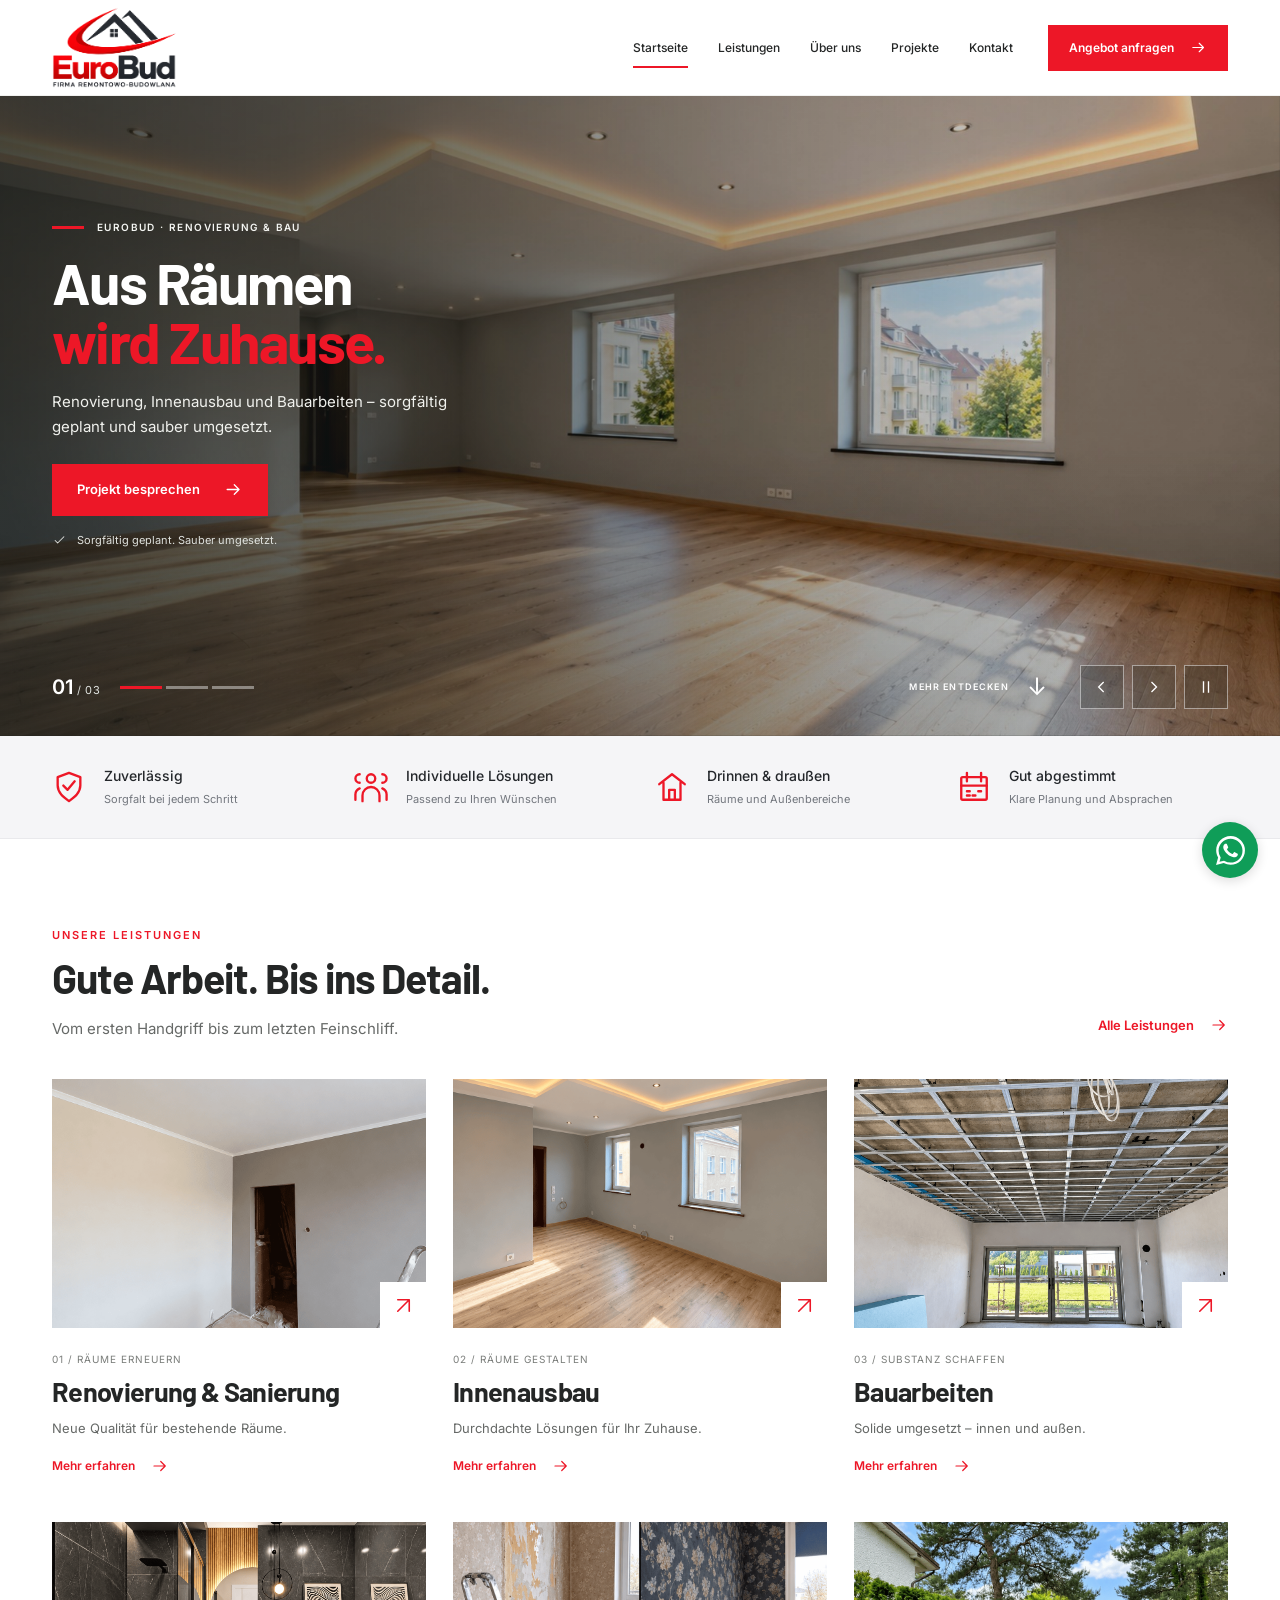
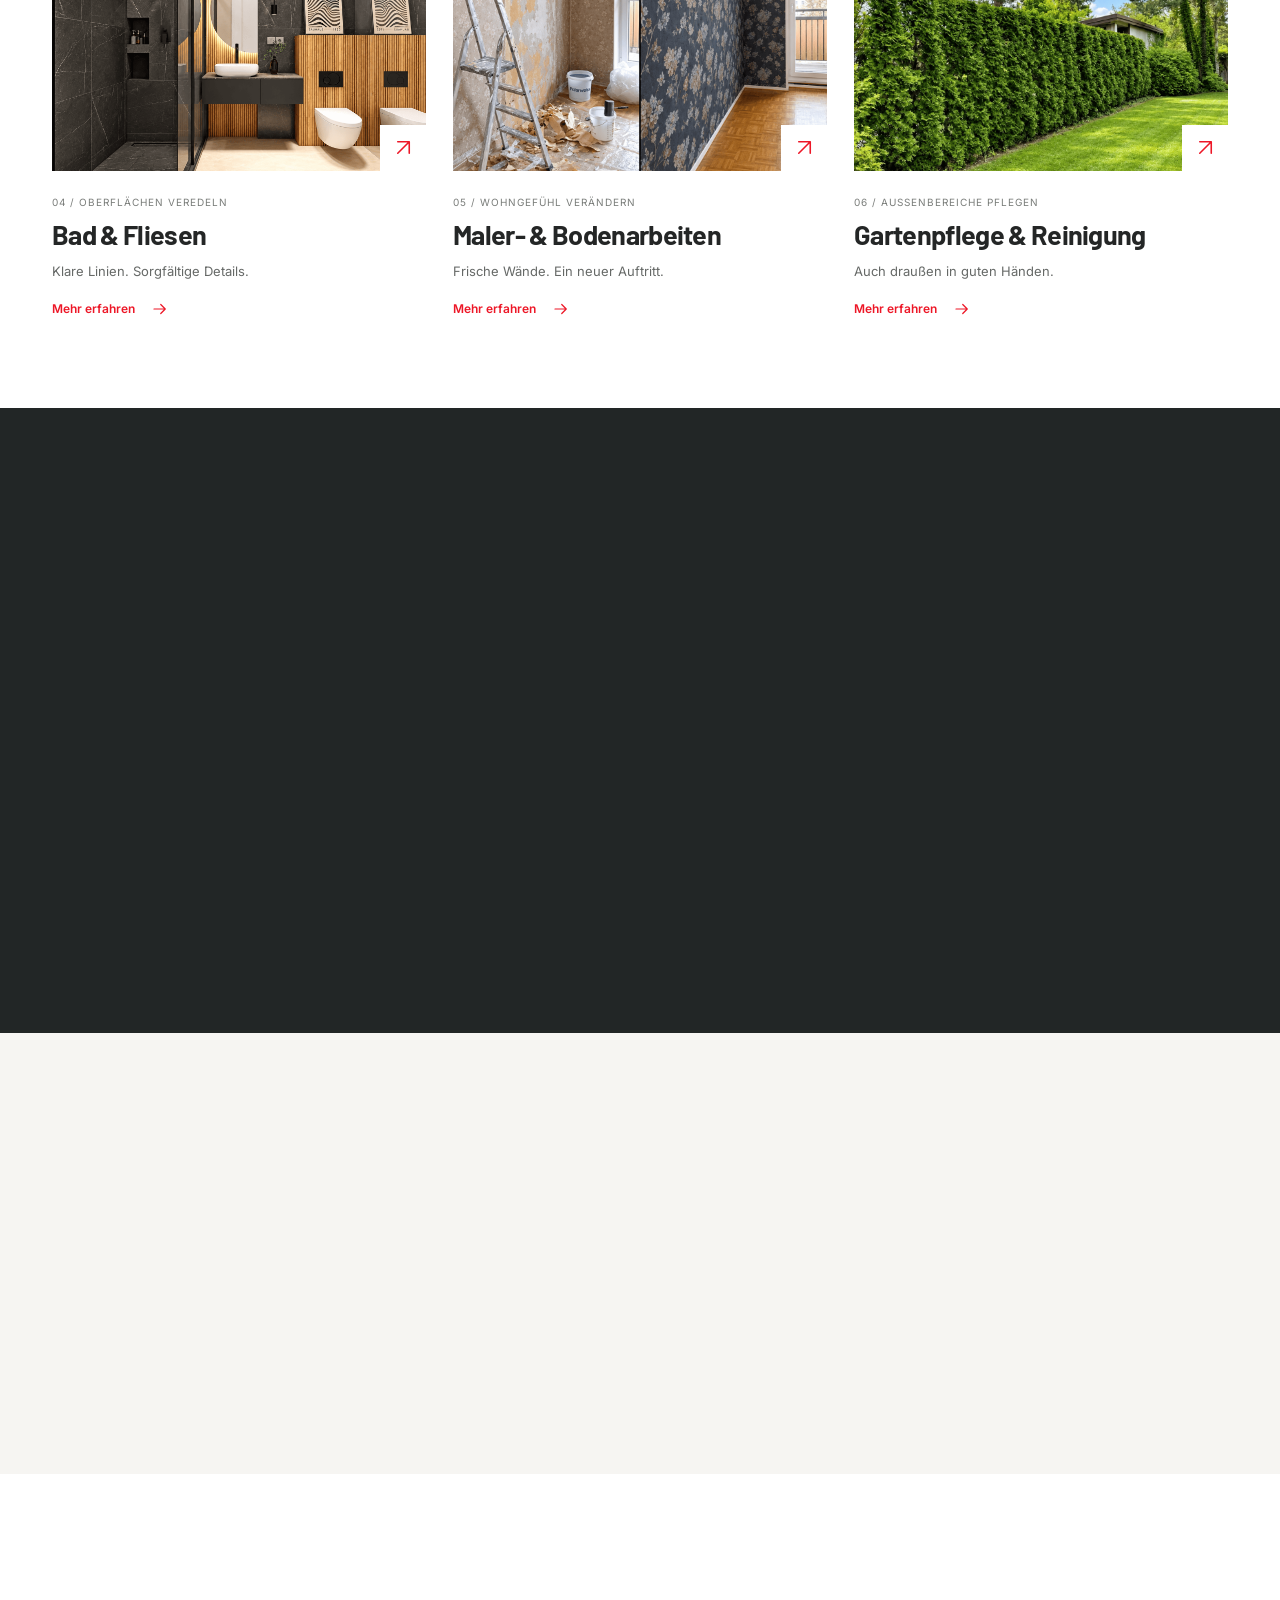
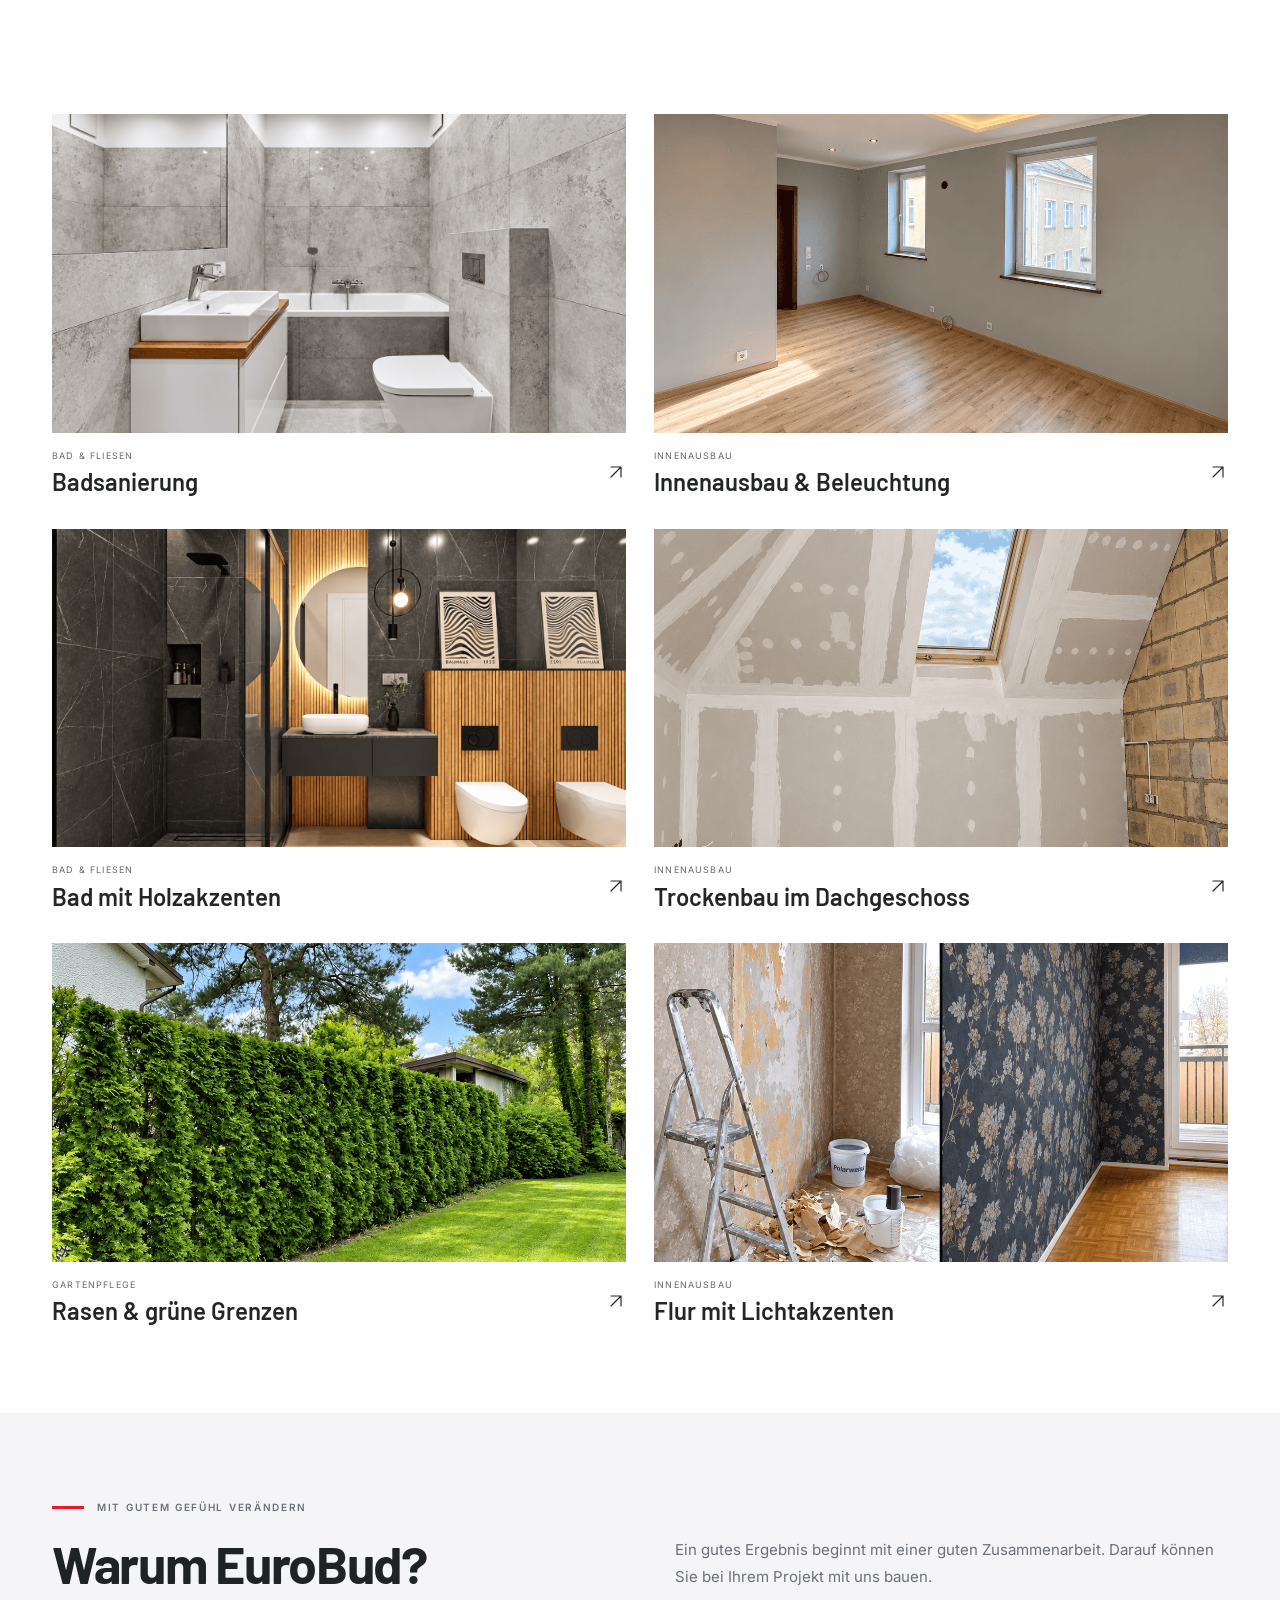
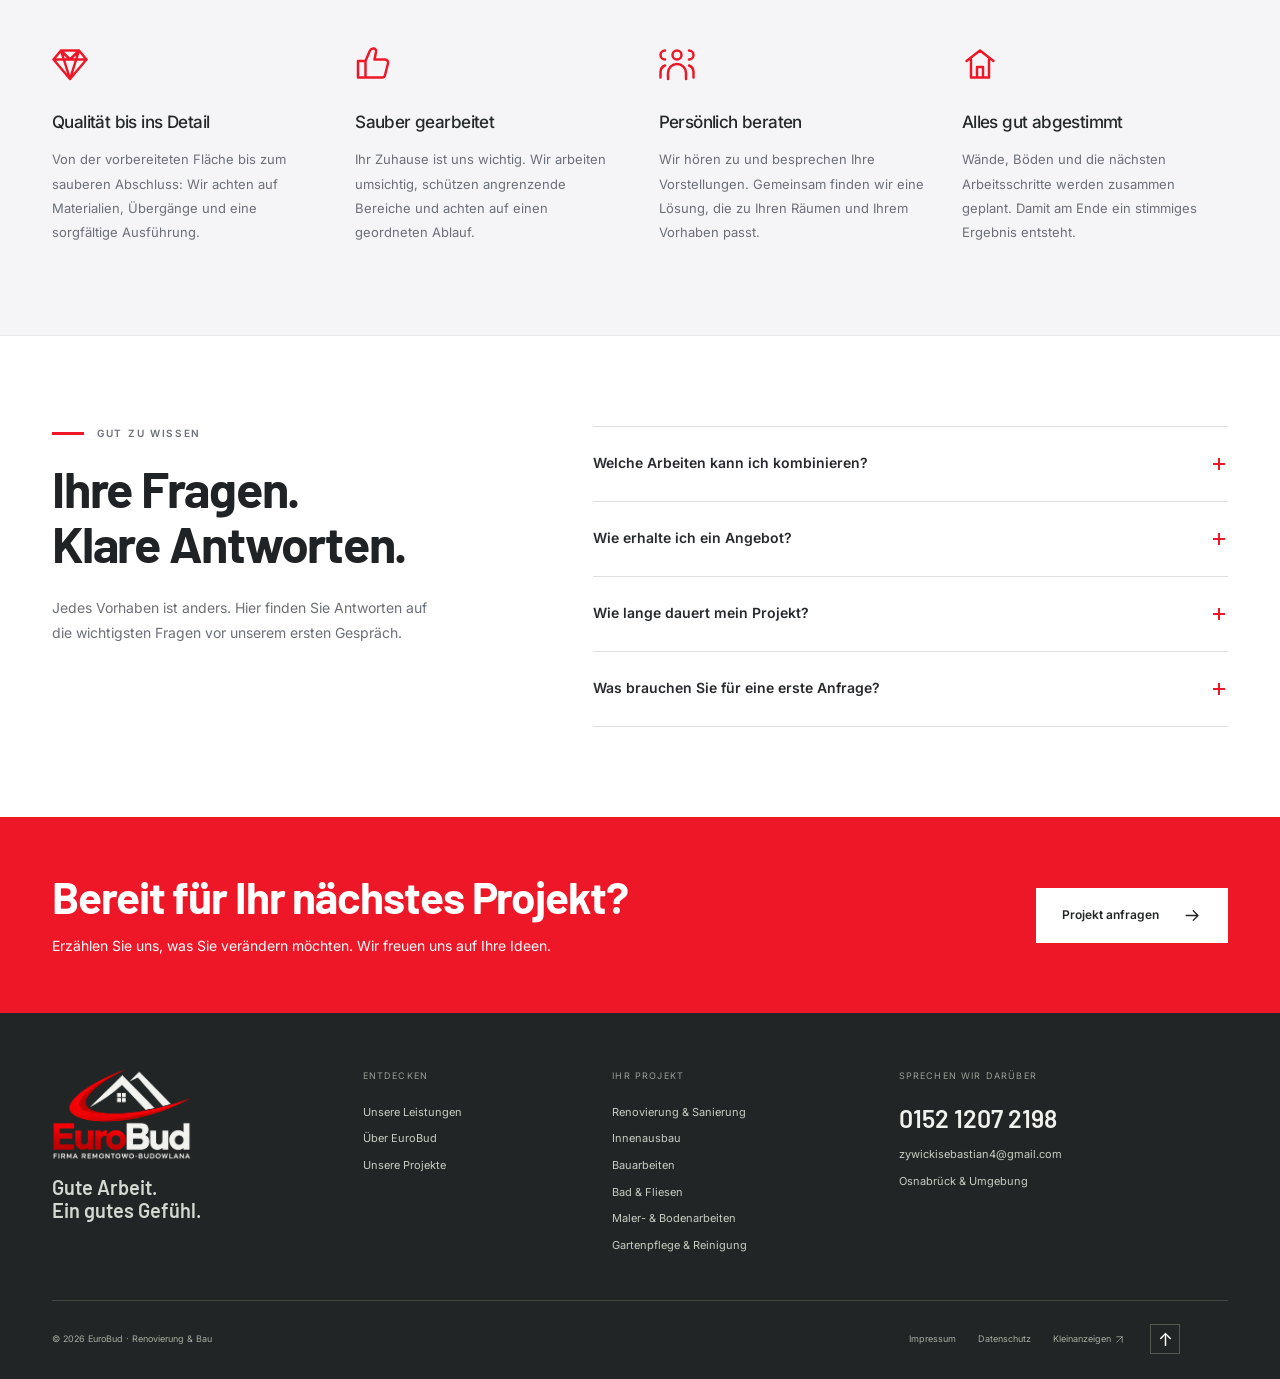
==== index.html @ 5f7f7ae0 "Add files via upload" ====
<!doctype html><html lang="de"><head><meta charset="utf-8"><meta name="viewport" content="width=device-width,initial-scale=1"><title>Renovierung &amp; Innenausbau in Osnabrück | EuroBud</title><meta name="description" content="EuroBud – Renovierung, Innenausbau und Bauarbeiten in Osnabrück und Umgebung. Entdecken Sie unsere Leistungen und sprechen Sie mit uns über Ihr Projekt."><meta name="theme-color" content="#ed1727"><meta name="robots" content="noindex,nofollow"><link rel="canonical" href="https://eurobud-renovierung.drym1.chatgpt.site/"><meta property="og:title" content="Renovierung &amp; Innenausbau in Osnabrück | EuroBud"><meta property="og:description" content="EuroBud – Renovierung, Innenausbau und Bauarbeiten in Osnabrück und Umgebung. Entdecken Sie unsere Leistungen und sprechen Sie mit uns über Ihr Projekt."><meta property="og:type" content="website"><meta property="og:locale" content="de_DE"><meta property="og:image" content="https://eurobud-renovierung.drym1.chatgpt.site/assets/projekte-neu/wohnen-essen.png"><link rel="icon" href="assets/eurobud-favicon.png" type="image/png"><link rel="preload" href="assets/barlow-700.ttf" as="font" type="font/ttf" crossorigin><link rel="stylesheet" href="assets/fonts.css"><link rel="stylesheet" href="assets/style.css"><link rel="stylesheet" href="assets/sections.css"><link rel="stylesheet" href="assets/motion.css"><script src="assets/app.js" defer></script><script src="assets/motion.js" defer></script><link rel="stylesheet" href="assets/hero.css"><script src="assets/hero.js" defer></script><link rel="stylesheet" href="assets/about-refined.css"></head><body id="top"><a class="skip-link" href="#inhalt">Zum Inhalt springen</a>
    <header class="header"><div class="container header-inner">
    <a class="brand" href="index.html" aria-label="EuroBud – zur Startseite"><img src="assets/eurobud-logo.png" width="150" height="97" alt="EuroBud – Firma Remontowo-Budowlana"></a>
    <nav class="desktop-nav" aria-label="Hauptnavigation"><a href="index.html" aria-current="page">Startseite</a><a href="leistungen.html" >Leistungen</a><a href="ueber-uns.html" >Über uns</a><a href="projekte.html" >Projekte</a><a href="kontakt.html" >Kontakt</a></nav>
    <a class="button header-cta" href="kontakt.html">Angebot anfragen<svg class="icon " viewBox="0 0 24 24" fill="none" stroke="currentColor" stroke-width="1.65" stroke-linecap="round" stroke-linejoin="round" aria-hidden="true"><path d="M4 12h15m-6-6 6 6-6 6"/></svg></a>
    <button class="menu-toggle" type="button" aria-expanded="false" aria-controls="mobile-nav" aria-label="Menü öffnen"><span></span><span></span></button>
    </div><nav id="mobile-nav" class="mobile-nav" aria-label="Mobile Navigation" hidden><div class="container"><a href="index.html" aria-current="page">Startseite</a><a href="leistungen.html" >Leistungen</a><a href="ueber-uns.html" >Über uns</a><a href="projekte.html" >Projekte</a><a href="kontakt.html" >Kontakt</a><a class="button " href="kontakt.html">Projekt besprechen<svg class="icon " viewBox="0 0 24 24" fill="none" stroke="currentColor" stroke-width="1.65" stroke-linecap="round" stroke-linejoin="round" aria-hidden="true"><path d="M4 12h15m-6-6 6 6-6 6"/></svg></a>
    <a class="mobile-phone" href="tel:+4915212072198"><svg class="icon " viewBox="0 0 24 24" fill="none" stroke="currentColor" stroke-width="1.65" stroke-linecap="round" stroke-linejoin="round" aria-hidden="true"><path d="m8 3 3 5-3 3c1.4 2.9 2.8 4.3 5.8 5.8l3-3 4.2 3c.8.6.9 1.4.5 2.3-1.6 3.6-6.6 3.2-11.7-.3C4.5 15.2 1 8.8 3.7 4.1 4.5 2.6 6.8 2.2 8 3Z"/></svg>0152 1207 2198</a></div></nav></header><main id="inhalt"><section class="hero-slider" aria-label="EuroBud – Unsere Leistungen" aria-roledescription="Karussell" data-hero-slider>
        <h1 class="sr-only">EuroBud – Renovierung, Badgestaltung und Innenausbau in Osnabrück</h1>
        <article class="hero-slide is-active" id="hero-slide-1" role="group" aria-roledescription="Folie" aria-label="1 von 3: Aus Räumen wird Zuhause" aria-hidden="false">
          <img class="hero-slide-image" src="assets/hero-wohnung.jpg" alt="Heller renovierter Wohnraum mit Holzboden, offener Doppeltür und großen Fenstern" width="1989" height="791" fetchpriority="high" decoding="async">
          <div class="container hero-slide-inner"><div class="hero-slide-copy"><p class="hero-slide-kicker">EuroBud · Renovierung &amp; Bau</p><h2 class="hero-slide-title">Aus Räumen<br><span>wird Zuhause.</span></h2><p class="hero-slide-description">Renovierung, Innenausbau und Bauarbeiten – sorgfältig geplant und sauber umgesetzt.</p><a class="button" href="kontakt.html">Projekt besprechen<svg class="icon" viewBox="0 0 24 24" fill="none" stroke="currentColor" stroke-width="1.65" stroke-linecap="round" stroke-linejoin="round" aria-hidden="true"><path d="M4 12h15m-6-6 6 6-6 6"/></svg></a><p class="hero-slide-note"><svg class="icon" viewBox="0 0 24 24" fill="none" stroke="currentColor" stroke-width="1.65" stroke-linecap="round" stroke-linejoin="round" aria-hidden="true"><path d="m5 12 4 4L19 6"/></svg><span>Sorgfältig geplant. Sauber umgesetzt.</span></p></div></div>
        </article><article class="hero-slide" id="hero-slide-2" role="group" aria-roledescription="Folie" aria-label="2 von 3: Bad & Fliesen" aria-hidden="true" inert>
          <img class="hero-slide-image" src="assets/hero-2-exklusiv.jpg" alt="Helles modernes Badezimmer mit Badewanne, Waschtisch und großformatigen Fliesen" width="1600" height="1067" loading="eager" fetchpriority="low" decoding="async">
          <div class="container hero-slide-inner"><div class="hero-slide-copy"><p class="hero-slide-kicker">Bad & Fliesen</p><h2 class="hero-slide-title">IHR BAD.<br><span>NEU GEDACHT.</span></h2><p class="hero-slide-description">Stimmige Materialien, klare Linien und ein Blick fürs Detail. Wir gestalten mit Ihnen ein Bad, in dem Sie sich wohlfühlen.</p><a class="button " href="kontakt.html?leistung=bad-fliesen">Ihr Bad planen<svg class="icon " viewBox="0 0 24 24" fill="none" stroke="currentColor" stroke-width="1.65" stroke-linecap="round" stroke-linejoin="round" aria-hidden="true"><path d="M4 12h15m-6-6 6 6-6 6"/></svg></a><p class="hero-slide-note"><svg class="icon " viewBox="0 0 24 24" fill="none" stroke="currentColor" stroke-width="1.65" stroke-linecap="round" stroke-linejoin="round" aria-hidden="true"><path d="m5 12 4 4L19 6"/></svg><span>Von der ersten Fliese bis zur letzten Fuge.</span></p></div></div>
        </article><article class="hero-slide" id="hero-slide-3" role="group" aria-roledescription="Folie" aria-label="3 von 3: Maler- & Bodenarbeiten" aria-hidden="true" inert>
          <img class="hero-slide-image" src="assets/hero-3-exklusiv.jpg" alt="Großer heller Wohnraum mit Holzboden, indirekter Deckenbeleuchtung und großen Fenstern" width="1600" height="1067" loading="eager" fetchpriority="low" decoding="async">
          <div class="container hero-slide-inner"><div class="hero-slide-copy"><p class="hero-slide-kicker">Maler- & Bodenarbeiten</p><h2 class="hero-slide-title">RAUM FÜR<br><span>NEUES.</span></h2><p class="hero-slide-description">Frische Farben, saubere Oberflächen und neue Böden für ein stimmiges Zuhause. Wir setzen Ihre Ideen sorgfältig um.</p><a class="button " href="kontakt.html?leistung=maler-boden">Veränderung starten<svg class="icon " viewBox="0 0 24 24" fill="none" stroke="currentColor" stroke-width="1.65" stroke-linecap="round" stroke-linejoin="round" aria-hidden="true"><path d="M4 12h15m-6-6 6 6-6 6"/></svg></a><p class="hero-slide-note"><svg class="icon " viewBox="0 0 24 24" fill="none" stroke="currentColor" stroke-width="1.65" stroke-linecap="round" stroke-linejoin="round" aria-hidden="true"><path d="m5 12 4 4L19 6"/></svg><span>Neue Farben. Neue Böden. Neue Perspektiven.</span></p></div></div>
        </article>
        <div class="container hero-controls" hidden>
          <div class="hero-pagination"><p class="hero-counter" aria-hidden="true"><strong data-slide-count>01</strong><span> / 03</span></p><div class="hero-dots" role="group" aria-label="Folie auswählen"><button class="hero-dot" type="button" data-slide="0" aria-label="Folie 1: Aus Räumen wird Zuhause" aria-controls="hero-slide-1" aria-pressed="true"><span></span></button><button class="hero-dot" type="button" data-slide="1" aria-label="Folie 2: Bad & Fliesen" aria-controls="hero-slide-2" aria-pressed="false"><span></span></button><button class="hero-dot" type="button" data-slide="2" aria-label="Folie 3: Maler- & Bodenarbeiten" aria-controls="hero-slide-3" aria-pressed="false"><span></span></button></div></div>
          <div class="hero-navigation"><a class="hero-discover" href="#leistungen">Mehr entdecken <span aria-hidden="true">↓</span></a><div class="hero-arrows" role="group" aria-label="Diashow steuern">
          <button class="hero-control" type="button" data-hero-prev aria-label="Vorherige Folie"><svg viewBox="0 0 24 24" fill="none" stroke="currentColor" stroke-width="1.6" aria-hidden="true"><path d="m14 6-6 6 6 6"/></svg></button>
          <button class="hero-control" type="button" data-hero-next aria-label="Nächste Folie"><svg viewBox="0 0 24 24" fill="none" stroke="currentColor" stroke-width="1.6" aria-hidden="true"><path d="m9 6 6 6-6 6"/></svg></button>
          <button class="hero-control hero-playback" type="button" data-hero-pause aria-label="Automatischen Wechsel pausieren" aria-pressed="false"><svg class="hero-pause-icon" viewBox="0 0 24 24" fill="none" stroke="currentColor" stroke-width="1.6" aria-hidden="true"><path d="M9 5v14M15 5v14"/></svg><svg class="hero-play-icon" viewBox="0 0 24 24" fill="none" stroke="currentColor" stroke-width="1.6" aria-hidden="true"><path d="m8 5 10 7-10 7Z"/></svg></button>
          </div></div>
        </div><p class="sr-only" data-hero-status role="status" aria-live="polite" aria-atomic="true"></p>
      </section>
<section class="trust-strip" aria-label="Was EuroBud auszeichnet"><div class="container trust-grid"><div class="trust-item"><svg class="icon " viewBox="0 0 24 24" fill="none" stroke="currentColor" stroke-width="1.65" stroke-linecap="round" stroke-linejoin="round" aria-hidden="true"><path d="m12 2 8 3v6c0 5-4 8-8 11-4-3-8-6-8-11V5Z"/><path d="m8 11 3 3 5-6"/></svg><div><p class="trust-title">Zuverlässig</p><p class="trust-text">Sorgfalt bei jedem Schritt</p></div></div><div class="trust-item"><svg class="icon " viewBox="0 0 24 24" fill="none" stroke="currentColor" stroke-width="1.65" stroke-linecap="round" stroke-linejoin="round" aria-hidden="true"><circle cx="12" cy="6" r="3"/><path d="M6 22v-4a6 6 0 0 1 12 0v4M4 3a3 3 0 0 0 0 6M20 3a3 3 0 0 1 0 6M4 13a5 5 0 0 0-3 5v3M20 13a5 5 0 0 1 3 5v3"/></svg><div><p class="trust-title">Individuelle Lösungen</p><p class="trust-text">Passend zu Ihren Wünschen</p></div></div><div class="trust-item"><svg class="icon " viewBox="0 0 24 24" fill="none" stroke="currentColor" stroke-width="1.65" stroke-linecap="round" stroke-linejoin="round" aria-hidden="true"><path d="m3 10 9-7 9 7M6 9v12h12V9M10 21v-7h4v7"/></svg><div><p class="trust-title">Drinnen & draußen</p><p class="trust-text">Räume und Außenbereiche</p></div></div><div class="trust-item"><svg class="icon " viewBox="0 0 24 24" fill="none" stroke="currentColor" stroke-width="1.65" stroke-linecap="round" stroke-linejoin="round" aria-hidden="true"><rect x="3" y="5" width="18" height="16" rx="1"/><path d="M7 2v6M17 2v6M3 11h18M7 15h2M15 15h2M7 18h2M11 18h2"/></svg><div><p class="trust-title">Gut abgestimmt</p><p class="trust-text">Klare Planung und Absprachen</p></div></div></div></section>
<section class="section" id="leistungen"><div class="container"><div class="section-heading"><div><p class="eyebrow">Unsere Leistungen</p><h2>Gute Arbeit. Bis ins Detail.</h2><p class="section-intro">Vom ersten Handgriff bis zum letzten Feinschliff.</p></div><a class="text-link" href="leistungen.html">Alle Leistungen<svg class="icon " viewBox="0 0 24 24" fill="none" stroke="currentColor" stroke-width="1.65" stroke-linecap="round" stroke-linejoin="round" aria-hidden="true"><path d="M4 12h15m-6-6 6 6-6 6"/></svg></a></div><div class="service-grid"><a class="service-card" href="renovierung.html" data-reveal><div class="image-frame"><img src="assets/projekte-neu/renovierung.png" width="960" height="700" loading="lazy" alt="Wände während der Renovierung eines Wohnraums"><span class="image-arrow"><svg class="icon " viewBox="0 0 24 24" fill="none" stroke="currentColor" stroke-width="1.65" stroke-linecap="round" stroke-linejoin="round" aria-hidden="true"><path d="M6 18 18 6M6 6h12v12"/></svg></span></div><p class="card-index">01 / Räume erneuern</p><h3>Renovierung & Sanierung</h3><p>Neue Qualität für bestehende Räume.</p><span class="text-link">Mehr erfahren <svg class="icon " viewBox="0 0 24 24" fill="none" stroke="currentColor" stroke-width="1.65" stroke-linecap="round" stroke-linejoin="round" aria-hidden="true"><path d="M4 12h15m-6-6 6 6-6 6"/></svg></span></a><a class="service-card" href="innenausbau.html" data-reveal><div class="image-frame"><img src="assets/projekte-neu/wohnraum.png" width="960" height="700" loading="lazy" alt="Fertig ausgebauter Wohnraum mit Holzboden und indirekter Beleuchtung"><span class="image-arrow"><svg class="icon " viewBox="0 0 24 24" fill="none" stroke="currentColor" stroke-width="1.65" stroke-linecap="round" stroke-linejoin="round" aria-hidden="true"><path d="M6 18 18 6M6 6h12v12"/></svg></span></div><p class="card-index">02 / Räume gestalten</p><h3>Innenausbau</h3><p>Durchdachte Lösungen für Ihr Zuhause.</p><span class="text-link">Mehr erfahren <svg class="icon " viewBox="0 0 24 24" fill="none" stroke="currentColor" stroke-width="1.65" stroke-linecap="round" stroke-linejoin="round" aria-hidden="true"><path d="M4 12h15m-6-6 6 6-6 6"/></svg></span></a><a class="service-card" href="bauarbeiten.html" data-reveal><div class="image-frame"><img src="assets/projekte-neu/deckenbau.png" width="960" height="700" loading="lazy" alt="Unterkonstruktion einer Decke während der Bauarbeiten"><span class="image-arrow"><svg class="icon " viewBox="0 0 24 24" fill="none" stroke="currentColor" stroke-width="1.65" stroke-linecap="round" stroke-linejoin="round" aria-hidden="true"><path d="M6 18 18 6M6 6h12v12"/></svg></span></div><p class="card-index">03 / Substanz schaffen</p><h3>Bauarbeiten</h3><p>Solide umgesetzt – innen und außen.</p><span class="text-link">Mehr erfahren <svg class="icon " viewBox="0 0 24 24" fill="none" stroke="currentColor" stroke-width="1.65" stroke-linecap="round" stroke-linejoin="round" aria-hidden="true"><path d="M4 12h15m-6-6 6 6-6 6"/></svg></span></a><a class="service-card" href="bad-fliesen.html" data-reveal><div class="image-frame"><img src="assets/projekte-neu/bad-holz.png" width="960" height="700" loading="lazy" alt="Badezimmer mit dunklen Fliesen, Holzdetails und beleuchtetem Spiegel"><span class="image-arrow"><svg class="icon " viewBox="0 0 24 24" fill="none" stroke="currentColor" stroke-width="1.65" stroke-linecap="round" stroke-linejoin="round" aria-hidden="true"><path d="M6 18 18 6M6 6h12v12"/></svg></span></div><p class="card-index">04 / Oberflächen veredeln</p><h3>Bad & Fliesen</h3><p>Klare Linien. Sorgfältige Details.</p><span class="text-link">Mehr erfahren <svg class="icon " viewBox="0 0 24 24" fill="none" stroke="currentColor" stroke-width="1.65" stroke-linecap="round" stroke-linejoin="round" aria-hidden="true"><path d="M4 12h15m-6-6 6 6-6 6"/></svg></span></a><a class="service-card" href="maler-boden.html" data-reveal><div class="image-frame"><img src="assets/projekte-neu/waende-vergleich.png" width="960" height="700" loading="lazy" alt="Vorher-Nachher-Ansicht frisch gestalteter Wände und neuer Raumwirkung"><span class="image-arrow"><svg class="icon " viewBox="0 0 24 24" fill="none" stroke="currentColor" stroke-width="1.65" stroke-linecap="round" stroke-linejoin="round" aria-hidden="true"><path d="M6 18 18 6M6 6h12v12"/></svg></span></div><p class="card-index">05 / Wohngefühl verändern</p><h3>Maler- & Bodenarbeiten</h3><p>Frische Wände. Ein neuer Auftritt.</p><span class="text-link">Mehr erfahren <svg class="icon " viewBox="0 0 24 24" fill="none" stroke="currentColor" stroke-width="1.65" stroke-linecap="round" stroke-linejoin="round" aria-hidden="true"><path d="M4 12h15m-6-6 6 6-6 6"/></svg></span></a><a class="service-card" href="gartenpflege.html" data-reveal><div class="image-frame"><img src="assets/projekte-neu/garten-rasen.png" width="960" height="700" loading="lazy" alt="Gepflegte Rasenfläche und Hecke aus dem EuroBud-Profil"><span class="image-arrow"><svg class="icon " viewBox="0 0 24 24" fill="none" stroke="currentColor" stroke-width="1.65" stroke-linecap="round" stroke-linejoin="round" aria-hidden="true"><path d="M6 18 18 6M6 6h12v12"/></svg></span></div><p class="card-index">06 / Außenbereiche pflegen</p><h3>Gartenpflege & Reinigung</h3><p>Auch draußen in guten Händen.</p><span class="text-link">Mehr erfahren <svg class="icon " viewBox="0 0 24 24" fill="none" stroke="currentColor" stroke-width="1.65" stroke-linecap="round" stroke-linejoin="round" aria-hidden="true"><path d="M4 12h15m-6-6 6 6-6 6"/></svg></span></a></div></div></section>
<section class="about-section" aria-labelledby="about-eurobud-heading">
  <div class="container about-grid about-grid-refined">
    <div class="about-copy" data-reveal=""><p class="eyebrow">Das ist EuroBud</p><h2 id="about-eurobud-heading">Ihr Vorhaben.<br/>Unser Handwerk.</h2><span class="about-heading-rule" aria-hidden="true"></span><p>Wir begleiten Ihr Projekt mit klarer Abstimmung, einem Blick fürs Detail und Lösungen, die zu Ihren Wünschen passen.</p><ul class="check-list"><li><svg aria-hidden="true" class="icon" fill="none" stroke="currentColor" stroke-linecap="round" stroke-linejoin="round" stroke-width="1.65" viewbox="0 0 24 24"><path d="m5 12 4 4L19 6"></path></svg>Ein persönlicher Ansprechpartner</li><li><svg aria-hidden="true" class="icon" fill="none" stroke="currentColor" stroke-linecap="round" stroke-linejoin="round" stroke-width="1.65" viewbox="0 0 24 24"><path d="m5 12 4 4L19 6"></path></svg>Individuelle Lösungen</li><li><svg aria-hidden="true" class="icon" fill="none" stroke="currentColor" stroke-linecap="round" stroke-linejoin="round" stroke-width="1.65" viewbox="0 0 24 24"><path d="m5 12 4 4L19 6"></path></svg>Klare Kommunikation</li></ul><a class="button button-outline" href="ueber-uns.html">Lernen Sie uns kennen<svg aria-hidden="true" class="icon" fill="none" stroke="currentColor" stroke-linecap="round" stroke-linejoin="round" stroke-width="1.65" viewbox="0 0 24 24"><path d="M4 12h15m-6-6 6 6-6 6"></path></svg></a></div>
    <div class="about-process-panel about-process-panel-refined" data-reveal aria-label="So läuft Ihr Projekt bei EuroBud ab">
      <div class="about-process-intro"><p class="about-process-eyebrow">So arbeiten wir</p><h3>Von der Idee zum Ergebnis.</h3></div>
      <div class="about-process-steps"><div class="about-process-item"><div class="about-process-number">01</div><div class="about-process-content"><h3>Kennenlernen &amp; verstehen</h3><p>Sie erzählen uns von Ihren Räumen, Ihren Wünschen und dem gewünschten Zeitraum.</p></div></div><div class="about-process-item"><div class="about-process-number">02</div><div class="about-process-content"><h3>Planen &amp; abstimmen</h3><p>Wir klären die Arbeiten, Materialien und den Ablauf. So wissen Sie, was zu Ihrem Projekt gehört.</p></div></div><div class="about-process-item"><div class="about-process-number">03</div><div class="about-process-content"><h3>Umsetzen &amp; übergeben</h3><p>Die vereinbarten Arbeiten werden Schritt für Schritt umgesetzt und zum Abschluss gemeinsam angesehen.</p></div></div></div>
    </div>
  </div>
</section>
<section class="section process-section"><div class="container"><div class="section-heading"><div><p class="eyebrow">So einfach geht’s</p><h2>In drei Schritten zum<br class="desktop-br"> neuen Wohngefühl.</h2></div></div><div class="process-grid"><div class="process-step" data-reveal><div class="step-top"><span>01</span><i></i></div><h3>Beratung</h3><p>Wir hören zu, sehen uns Ihr Vorhaben an und besprechen Ihre Wünsche.</p></div><div class="process-step" data-reveal><div class="step-top"><span>02</span><i></i></div><h3>Planung</h3><p>Sie erhalten ein passendes Angebot und einen klaren Ablauf.</p></div><div class="process-step" data-reveal><div class="step-top"><span>03</span><i></i></div><h3>Umsetzung</h3><p>Wir kümmern uns um die Ausführung – Schritt für Schritt bis zum Ergebnis.</p></div></div></div></section>
<section class="section projects-section"><div class="container"><div class="section-heading"><div><p class="eyebrow">Unsere Projekte</p><h2>Einblicke in unsere Arbeit.</h2><p class="section-intro">Räume verändern sich. Gute Arbeit bleibt.</p></div><a class="text-link" href="projekte.html">Alle Projekte ansehen<svg class="icon " viewBox="0 0 24 24" fill="none" stroke="currentColor" stroke-width="1.65" stroke-linecap="round" stroke-linejoin="round" aria-hidden="true"><path d="M4 12h15m-6-6 6 6-6 6"/></svg></a></div><div class="project-grid "><button class="project-card " type="button" data-category="Bad & Fliesen" data-gallery="bad" data-title="Badsanierung" data-caption="Helle Fliesen, klare Formen." aria-label="Badsanierung – Bild vergrößern" data-reveal><span class="image-frame"><img src="assets/projekte-neu/bad.png" width="960" height="700" loading="lazy" alt="Renoviertes Badezimmer mit grauen Fliesen und Badewanne"><span class="project-zoom"><svg class="icon " viewBox="0 0 24 24" fill="none" stroke="currentColor" stroke-width="1.65" stroke-linecap="round" stroke-linejoin="round" aria-hidden="true"><path d="M12 5v14M5 12h14"/></svg></span></span><span class="project-info"><span><span class="project-category">Bad & Fliesen</span><strong>Badsanierung</strong></span><svg class="icon " viewBox="0 0 24 24" fill="none" stroke="currentColor" stroke-width="1.65" stroke-linecap="round" stroke-linejoin="round" aria-hidden="true"><path d="M6 18 18 6M6 6h12v12"/></svg></span></button><button class="project-card " type="button" data-category="Innenausbau" data-gallery="wohnraum" data-title="Innenausbau & Beleuchtung" data-caption="Ein Raum mit einer neuen Atmosphäre." aria-label="Innenausbau & Beleuchtung – Bild vergrößern" data-reveal><span class="image-frame"><img src="assets/projekte-neu/wohnraum.png" width="960" height="700" loading="lazy" alt="Wohnraum mit indirekter Deckenbeleuchtung und Holzboden"><span class="project-zoom"><svg class="icon " viewBox="0 0 24 24" fill="none" stroke="currentColor" stroke-width="1.65" stroke-linecap="round" stroke-linejoin="round" aria-hidden="true"><path d="M12 5v14M5 12h14"/></svg></span></span><span class="project-info"><span><span class="project-category">Innenausbau</span><strong>Innenausbau & Beleuchtung</strong></span><svg class="icon " viewBox="0 0 24 24" fill="none" stroke="currentColor" stroke-width="1.65" stroke-linecap="round" stroke-linejoin="round" aria-hidden="true"><path d="M6 18 18 6M6 6h12v12"/></svg></span></button><button class="project-card " type="button" data-category="Bad & Fliesen" data-gallery="bad-holz" data-title="Bad mit Holzakzenten" data-caption="Dunkle Fliesen treffen auf warme Holzdetails." aria-label="Bad mit Holzakzenten – Bild vergrößern" data-reveal><span class="image-frame"><img src="assets/projekte-neu/bad-holz.png" width="960" height="700" loading="lazy" alt="Dunkles Badezimmer mit Holzverkleidung und indirekter Beleuchtung"><span class="project-zoom"><svg class="icon " viewBox="0 0 24 24" fill="none" stroke="currentColor" stroke-width="1.65" stroke-linecap="round" stroke-linejoin="round" aria-hidden="true"><path d="M12 5v14M5 12h14"/></svg></span></span><span class="project-info"><span><span class="project-category">Bad & Fliesen</span><strong>Bad mit Holzakzenten</strong></span><svg class="icon " viewBox="0 0 24 24" fill="none" stroke="currentColor" stroke-width="1.65" stroke-linecap="round" stroke-linejoin="round" aria-hidden="true"><path d="M6 18 18 6M6 6h12v12"/></svg></span></button><button class="project-card " type="button" data-category="Innenausbau" data-gallery="trockenbau" data-title="Trockenbau im Dachgeschoss" data-caption="Neue Möglichkeiten unter dem Dach." aria-label="Trockenbau im Dachgeschoss – Bild vergrößern" data-reveal><span class="image-frame"><img src="assets/projekte-neu/trockenbau.png" width="960" height="700" loading="lazy" alt="Mit Gipskarton verkleidetes Dachgeschoss"><span class="project-zoom"><svg class="icon " viewBox="0 0 24 24" fill="none" stroke="currentColor" stroke-width="1.65" stroke-linecap="round" stroke-linejoin="round" aria-hidden="true"><path d="M12 5v14M5 12h14"/></svg></span></span><span class="project-info"><span><span class="project-category">Innenausbau</span><strong>Trockenbau im Dachgeschoss</strong></span><svg class="icon " viewBox="0 0 24 24" fill="none" stroke="currentColor" stroke-width="1.65" stroke-linecap="round" stroke-linejoin="round" aria-hidden="true"><path d="M6 18 18 6M6 6h12v12"/></svg></span></button><button class="project-card " type="button" data-category="Gartenpflege" data-gallery="garten-rasen" data-title="Rasen & grüne Grenzen" data-caption="Einblicke in die Pflege von Grünflächen." aria-label="Rasen & grüne Grenzen – Bild vergrößern" data-reveal><span class="image-frame"><img src="assets/projekte-neu/garten-rasen.png" width="960" height="700" loading="lazy" alt="Rasenfläche neben einer geschnittenen Hecke"><span class="project-zoom"><svg class="icon " viewBox="0 0 24 24" fill="none" stroke="currentColor" stroke-width="1.65" stroke-linecap="round" stroke-linejoin="round" aria-hidden="true"><path d="M12 5v14M5 12h14"/></svg></span></span><span class="project-info"><span><span class="project-category">Gartenpflege</span><strong>Rasen & grüne Grenzen</strong></span><svg class="icon " viewBox="0 0 24 24" fill="none" stroke="currentColor" stroke-width="1.65" stroke-linecap="round" stroke-linejoin="round" aria-hidden="true"><path d="M6 18 18 6M6 6h12v12"/></svg></span></button><button class="project-card " type="button" data-category="Innenausbau" data-gallery="flur-licht" data-title="Flur mit Lichtakzenten" data-caption="Klare Linien an Wand und Decke." aria-label="Flur mit Lichtakzenten – Bild vergrößern" data-reveal><span class="image-frame"><img src="assets/projekte-neu/waende-vergleich.png" width="960" height="700" loading="lazy" alt="Fertiger Flur mit indirekter Deckenbeleuchtung"><span class="project-zoom"><svg class="icon " viewBox="0 0 24 24" fill="none" stroke="currentColor" stroke-width="1.65" stroke-linecap="round" stroke-linejoin="round" aria-hidden="true"><path d="M12 5v14M5 12h14"/></svg></span></span><span class="project-info"><span><span class="project-category">Innenausbau</span><strong>Flur mit Lichtakzenten</strong></span><svg class="icon " viewBox="0 0 24 24" fill="none" stroke="currentColor" stroke-width="1.65" stroke-linecap="round" stroke-linejoin="round" aria-hidden="true"><path d="M6 18 18 6M6 6h12v12"/></svg></span></button></div></div></section>
<section class="why-section" id="warum-eurobud" aria-labelledby="why-heading"><div class="container"><div class="why-heading"><div><p class="section-kicker">Mit gutem Gefühl verändern</p><h2 id="why-heading">Warum EuroBud?</h2></div><p>Ein gutes Ergebnis beginnt mit einer guten Zusammenarbeit. Darauf können Sie bei Ihrem Projekt mit uns bauen.</p></div><div class="why-grid"><article class="why-item"><svg class="icon " viewBox="0 0 24 24" fill="none" stroke="currentColor" stroke-width="1.65" stroke-linecap="round" stroke-linejoin="round" aria-hidden="true"><path d="m6 3-5 6 11 13L23 9l-5-6ZM1 9h22M6 3l6 19L18 3M6 3l6 6 6-6"/></svg><h3>Qualität bis ins Detail</h3><p>Von der vorbereiteten Fläche bis zum sauberen Abschluss: Wir achten auf Materialien, Übergänge und eine sorgfältige Ausführung.</p></article><article class="why-item"><svg class="icon " viewBox="0 0 24 24" fill="none" stroke="currentColor" stroke-width="1.65" stroke-linecap="round" stroke-linejoin="round" aria-hidden="true"><path d="M7 21H2V10h5m0 11h11a2 2 0 0 0 2-1.5l2-8A2 2 0 0 0 20 9h-7l1-5c.5-3-3-3-4-1l-3 7Z"/></svg><h3>Sauber gearbeitet</h3><p>Ihr Zuhause ist uns wichtig. Wir arbeiten umsichtig, schützen angrenzende Bereiche und achten auf einen geordneten Ablauf.</p></article><article class="why-item"><svg class="icon " viewBox="0 0 24 24" fill="none" stroke="currentColor" stroke-width="1.65" stroke-linecap="round" stroke-linejoin="round" aria-hidden="true"><circle cx="12" cy="6" r="3"/><path d="M6 22v-4a6 6 0 0 1 12 0v4M4 3a3 3 0 0 0 0 6M20 3a3 3 0 0 1 0 6M4 13a5 5 0 0 0-3 5v3M20 13a5 5 0 0 1 3 5v3"/></svg><h3>Persönlich beraten</h3><p>Wir hören zu und besprechen Ihre Vorstellungen. Gemeinsam finden wir eine Lösung, die zu Ihren Räumen und Ihrem Vorhaben passt.</p></article><article class="why-item"><svg class="icon " viewBox="0 0 24 24" fill="none" stroke="currentColor" stroke-width="1.65" stroke-linecap="round" stroke-linejoin="round" aria-hidden="true"><path d="m3 10 9-7 9 7M6 9v12h12V9M10 21v-7h4v7"/></svg><h3>Alles gut abgestimmt</h3><p>Wände, Böden und die nächsten Arbeitsschritte werden zusammen geplant. Damit am Ende ein stimmiges Ergebnis entsteht.</p></article></div></div></section><section class="home-faq-section" id="fragen" aria-labelledby="faq-heading"><div class="container home-faq-grid"><div class="home-faq-intro"><p class="section-kicker">Gut zu wissen</p><h2 id="faq-heading">Ihre Fragen.<br>Klare Antworten.</h2><p>Jedes Vorhaben ist anders. Hier finden Sie Antworten auf die wichtigsten Fragen vor unserem ersten Gespräch.</p></div><div class="home-faq-list"><details class="home-faq-item" name="eurobud-home-faq"><summary>Welche Arbeiten kann ich kombinieren?<span class="faq-mark" aria-hidden="true"></span></summary><div class="home-faq-answer"><p>Zum Beispiel Renovierung, Trockenbau, Malerarbeiten, Bodenverlegung und Fliesenarbeiten. Auch Gartenpflege und Reinigung können Sie anfragen. Gemeinsam klären wir, welche Leistungen zu Ihrem Vorhaben passen.</p></div></details><details class="home-faq-item" name="eurobud-home-faq"><summary>Wie erhalte ich ein Angebot?<span class="faq-mark" aria-hidden="true"></span></summary><div class="home-faq-answer"><p>Schildern Sie uns kurz Ihre Wünsche, den Ort und den geplanten Zeitraum. Bei Bedarf sehen wir uns das Vorhaben vor Ort an. Auf dieser Grundlage besprechen wir den Umfang und erstellen ein passendes Angebot.</p></div></details><details class="home-faq-item" name="eurobud-home-faq"><summary>Wie lange dauert mein Projekt?<span class="faq-mark" aria-hidden="true"></span></summary><div class="home-faq-answer"><p>Das hängt von den Arbeiten, den Flächen, den Materialien und dem vorhandenen Zustand ab. Nach der ersten Abstimmung können wir den Ablauf und einen realistischen Zeitrahmen mit Ihnen planen.</p></div></details><details class="home-faq-item" name="eurobud-home-faq"><summary>Was brauchen Sie für eine erste Anfrage?<span class="faq-mark" aria-hidden="true"></span></summary><div class="home-faq-answer"><p>Hilfreich sind eine kurze Beschreibung, der Standort und einige Fotos. Nennen Sie gerne auch Maße, gewünschte Materialien und Ihren Zeitrahmen. Sie erreichen uns telefonisch, per E-Mail oder über WhatsApp.</p></div></details></div></div></section><section class="cta-section home-cta"><div class="container cta-inner"><div><h2>Bereit für Ihr nächstes Projekt?</h2><p>Erzählen Sie uns, was Sie verändern möchten. Wir freuen uns auf Ihre Ideen.</p></div><a class="button button-white" href="kontakt.html">Projekt anfragen<svg class="icon " viewBox="0 0 24 24" fill="none" stroke="currentColor" stroke-width="1.65" stroke-linecap="round" stroke-linejoin="round" aria-hidden="true"><path d="M4 12h15m-6-6 6 6-6 6"/></svg></a></div></section><dialog class="lightbox" aria-label="Projektansicht"><button class="lightbox-close" type="button" aria-label="Projektansicht schließen"><svg class="icon " viewBox="0 0 24 24" fill="none" stroke="currentColor" stroke-width="1.65" stroke-linecap="round" stroke-linejoin="round" aria-hidden="true"><path d="m6 6 12 12M18 6 6 18"/></svg></button><div class="lightbox-inner"><img class="lightbox-image" alt=""><div class="lightbox-caption"><div><h2 class="lightbox-title"></h2><p class="lightbox-description"></p></div><div class="gallery-controls"><button type="button" class="gallery-prev" aria-label="Vorheriges Bild">←</button><span class="gallery-count" aria-live="polite"></span><button type="button" class="gallery-next" aria-label="Nächstes Bild">→</button></div></div></div></dialog></main><footer class="footer"><div class="container footer-top"><div class="footer-brand"><a href="index.html" aria-label="EuroBud Startseite"><img src="assets/eurobud-logo-footer.png" width="150" height="97" alt="EuroBud – Firma Remontowo-Budowlana"></a><p>Gute Arbeit.<br>Ein gutes Gefühl.</p></div>
    <div><span class="footer-label">Entdecken</span><a href="leistungen.html">Unsere Leistungen</a><a href="ueber-uns.html">Über EuroBud</a><a href="projekte.html">Unsere Projekte</a></div>
    <div><span class="footer-label">Ihr Projekt</span><a href="renovierung.html">Renovierung & Sanierung</a><a href="innenausbau.html">Innenausbau</a><a href="bauarbeiten.html">Bauarbeiten</a><a href="bad-fliesen.html">Bad & Fliesen</a><a href="maler-boden.html">Maler- & Bodenarbeiten</a><a href="gartenpflege.html">Gartenpflege & Reinigung</a></div>
    <div><span class="footer-label">Sprechen wir darüber</span><a class="footer-phone" href="tel:+4915212072198">0152 1207 2198</a><a href="mailto:zywickisebastian4@gmail.com">zywickisebastian4@gmail.com</a><span>Osnabrück & Umgebung</span></div></div>
    <div class="container footer-bottom"><span>© 2026 EuroBud · Renovierung & Bau</span><div><a href="impressum.html">Impressum</a><a href="datenschutz.html">Datenschutz</a><a href="https://www.kleinanzeigen.de/pro/Euro-bud" target="_blank" rel="noopener noreferrer">Kleinanzeigen <svg class="icon " viewBox="0 0 24 24" fill="none" stroke="currentColor" stroke-width="1.65" stroke-linecap="round" stroke-linejoin="round" aria-hidden="true"><path d="M6 18 18 6M6 6h12v12"/></svg></a></div><a class="back-top" href="#top" aria-label="Nach oben">↑</a></div></footer><a class="whatsapp-float" href="https://wa.me/4917640713493" target="_blank" rel="noopener noreferrer" aria-label="EuroBud über WhatsApp kontaktieren"><span class="whatsapp-tooltip" aria-hidden="true">WhatsApp</span><img class="whatsapp-icon-image" src="assets/whatsapp-icon.svg" width="32" height="32" alt=""></a></body></html>
---- assets/fonts.css ----
@font-face {
  font-family: 'Barlow';
  font-style: normal;
  font-weight: 600;
  font-display: swap;
  src: url(barlow-600.ttf) format('truetype');
}
@font-face {
  font-family: 'Barlow';
  font-style: normal;
  font-weight: 700;
  font-display: swap;
  src: url(barlow-700.ttf) format('truetype');
}
@font-face {
  font-family: 'Barlow';
  font-style: normal;
  font-weight: 800;
  font-display: swap;
  src: url(barlow-800.ttf) format('truetype');
}
@font-face {
  font-family: 'Inter';
  font-style: normal;
  font-weight: 400;
  font-display: swap;
  src: url(inter-400.ttf) format('truetype');
}
@font-face {
  font-family: 'Inter';
  font-style: normal;
  font-weight: 500;
  font-display: swap;
  src: url(inter-500.ttf) format('truetype');
}
@font-face {
  font-family: 'Inter';
  font-style: normal;
  font-weight: 600;
  font-display: swap;
  src: url(inter-600.ttf) format('truetype');
}
---- assets/style.css ----
:root{--red:#ed1727;--red-dark:#c90f1d;--ink:#242626;--muted:#666967;--line:#e2e3df;--cream:#f6f5f2;--white:#fff;--body:'Inter',Arial,sans-serif;--heading:'Barlow',Arial,sans-serif;--max:1240px;--header:96px}
*{box-sizing:border-box}html{scroll-behavior:smooth;scroll-padding-top:110px}body{margin:0;background:var(--white);color:var(--ink);font-family:var(--body);font-size:15px;line-height:1.7;-webkit-font-smoothing:antialiased}body.menu-open,body.modal-open{overflow:hidden}a{color:inherit;text-decoration:none}button,input,textarea,select{font:inherit}button,a,input,select,textarea{-webkit-tap-highlight-color:transparent}button{cursor:pointer}button:disabled{cursor:default}button{color:inherit}img{max-width:100%;display:block}h1,h2,h3,p{margin:0}h1,h2,h3{font-family:var(--heading);line-height:1.06;font-weight:700;letter-spacing:-.025em}h1{font-size:clamp(48px,5.4vw,78px)}h2{font-size:clamp(34px,3.2vw,48px)}h3{font-size:26px}p{color:var(--muted)}::selection{background:#ed1727;color:white}:focus-visible{outline:3px solid #ed1727;outline-offset:5px}[hidden]{display:none!important}.container{width:min(var(--max),calc(100% - 104px));margin-inline:auto}.section{padding:88px 0}.soft-section{background:var(--cream)}.narrow{max-width:850px}.icon{width:23px;height:23px;flex:0 0 auto;vertical-align:middle}.eyebrow{text-transform:uppercase;font-weight:600;font-size:11px;letter-spacing:.18em;color:var(--red);margin-bottom:13px;line-height:1.5}.button{display:inline-flex;justify-content:center;align-items:center;gap:24px;padding:16px 25px;background:var(--red);border:1px solid var(--red);color:white;font-size:13px;font-weight:600;line-height:1.5;min-height:54px;transition:background .2s,transform .2s,border-color .2s}.button .icon{width:19px;height:19px;transition:transform .2s}.button:hover{background:var(--red-dark);border-color:var(--red-dark);transform:translateY(-2px)}.button:hover .icon{transform:translateX(3px)}.button-dark{background:var(--ink);border-color:var(--ink)}.button-dark:hover{background:#393c3c;border-color:#393c3c}.button-white{background:white;border-color:white;color:var(--ink)}.button-white:hover{background:var(--cream);border-color:var(--cream)}.button-outline{border-color:#747777;background:transparent;color:white}.button-outline:hover{background:white;border-color:white;color:var(--ink)}.text-link{display:inline-flex;align-items:center;gap:16px;font-size:13px;font-weight:600;line-height:1.5;color:var(--red);white-space:nowrap}.text-link .icon{width:18px;height:18px;transition:transform .2s}.text-link:hover .icon{transform:translateX(5px)}.text-link:hover{text-decoration:underline;text-underline-offset:5px}.section-heading{display:flex;justify-content:space-between;align-items:flex-end;gap:30px;margin-bottom:38px}.section-heading>.text-link{margin-bottom:6px}.section-intro{font-size:15px;margin-top:16px;max-width:580px}.skip-link{position:fixed;top:-100px;left:24px;background:var(--red);color:white;z-index:200;padding:14px 20px}.skip-link:focus{top:12px}.sr-only{position:absolute;width:1px;height:1px;margin:-1px;overflow:hidden;clip:rect(0,0,0,0);white-space:nowrap}
/* Navigation */
.header{height:var(--header);background:#fff;position:sticky;top:0;z-index:50;border-bottom:1px solid #f1f1ef}.header-inner{height:100%;display:flex;align-items:center;justify-content:space-between;gap:35px}.brand{display:block;flex:0 0 auto;width:149px;margin-left:-10px}.brand img{width:149px;height:73px}.desktop-nav{display:flex;align-items:center;gap:30px;margin-left:auto}.desktop-nav>a{font-size:12px;font-weight:500;position:relative;line-height:26px;padding:8px 0}.desktop-nav>a::after{content:'';position:absolute;height:2px;left:0;right:0;bottom:1px;background:var(--red);transform:scaleX(0);transform-origin:left;transition:transform .2s}.desktop-nav>a:hover::after,.desktop-nav>a[aria-current]::after{transform:scaleX(1)}.header-cta{font-size:12px;min-height:46px;padding:12px 20px;gap:16px}.header-cta .icon{width:17px;height:17px}.menu-toggle{display:none;align-items:center;justify-content:center;position:relative;border:1px solid var(--line);background:transparent;width:46px;height:46px;flex:0 0 auto}.menu-toggle span{width:20px;height:2px;background:var(--ink);position:absolute;transition:transform .25s,opacity .25s}.menu-toggle span:first-child{transform:translateY(-4px)}.menu-toggle span:last-child{transform:translateY(4px)}.menu-toggle[aria-expanded=true] span:first-child{transform:rotate(45deg)}.menu-toggle[aria-expanded=true] span:last-child{transform:rotate(-45deg)}.mobile-nav{background:#fff;position:absolute;top:100%;left:0;width:100%;height:calc(100dvh - var(--header));overflow:auto;border-top:1px solid var(--line)}.mobile-nav .container{padding-block:22px 40px;display:grid}.mobile-nav a:not(.button){padding:15px 0;border-bottom:1px solid var(--line);font-family:var(--heading);font-size:25px;font-weight:600}.mobile-nav a[aria-current]{color:var(--red)}.mobile-nav .button{margin-top:26px}.mobile-nav .mobile-phone{font-family:var(--body)!important;font-size:16px!important;display:flex;align-items:center;gap:15px;margin-top:10px}.mobile-nav:not([hidden]){animation:menu-in .28s ease-out}@keyframes menu-in{from{opacity:0;transform:translateY(-12px)}to{opacity:1;transform:translateY(0)}}
/* Hero */
.hero{height:620px;min-height:540px;max-height:calc(100svh - 110px);position:relative;isolation:isolate;overflow:hidden;background:#333}.hero-image{position:absolute;z-index:-3;inset:0;width:100%;height:100%;object-fit:cover;object-position:center 51%}.hero-shade{position:absolute;z-index:-2;inset:0;background:linear-gradient(90deg,rgba(24,28,28,.91) 0%,rgba(27,30,30,.78) 30%,rgba(27,30,30,.26) 64%,rgba(27,30,30,.02) 100%)}.hero-inner{height:100%;display:flex;align-items:center;position:relative}.hero-copy{padding-bottom:12px;max-width:700px}.hero .eyebrow{color:#f0f0ee;font-size:11px;letter-spacing:.19em;margin-bottom:22px}.hero h1{color:#fff;font-size:clamp(58px,6.4vw,92px);font-weight:700;line-height:1.01;letter-spacing:-.035em}.hero h1>span{color:var(--red)}.hero-description{color:#e1e1de;font-size:17px;line-height:1.65;margin-top:24px}.hero-actions{display:flex;gap:28px;align-items:center;margin-top:32px}.hero-link{font-size:13px;display:inline-flex;align-items:center;gap:15px;color:white;border-bottom:1px solid #a3a6a3;padding:5px 0;transition:border-color .2s}.hero-link .icon{width:17px;height:17px}.hero-link:hover{border-color:var(--red)}.hero-location{margin-top:41px;display:flex;align-items:center;gap:9px;color:#d7d9d6;font-size:11px;letter-spacing:.04em}.hero-location .icon{width:16px;height:16px;stroke-width:1.5}.hero-scroll{position:absolute;bottom:31px;right:52px;color:#fff;display:flex;gap:17px;align-items:center;font-size:10px;text-transform:uppercase;letter-spacing:.13em}.hero-scroll span{border:1px solid #c6c7c477;width:34px;height:42px;display:grid;place-items:center;font-size:20px}.benefits{border-bottom:1px solid var(--line);background:#fff}.benefits-grid{display:grid;grid-template-columns:repeat(3,1fr);padding:26px 0}.benefits-grid>div{display:flex;align-items:center;justify-content:center;gap:18px;min-height:32px;border-right:1px solid var(--line)}.benefits-grid>div:first-child{justify-content:flex-start}.benefits-grid>div:last-child{border:0;justify-content:flex-end}.benefits .icon{color:var(--red);width:30px;height:30px}.benefits span{font-size:13px}
/* Services */
.service-grid{display:grid;grid-template-columns:repeat(3,minmax(0,1fr));gap:27px}.image-frame{display:block;position:relative;overflow:hidden;background:#eeede9}.service-card .image-frame{aspect-ratio:1.5}.image-frame>img{width:100%;height:100%;object-fit:cover;transition:transform .55s ease}.service-card:hover img,.project-card:hover img{transform:scale(1.045)}.service-card .image-arrow{position:absolute;bottom:0;right:0;display:grid;place-items:center;width:46px;height:46px;background:#fff;color:var(--red);transition:background .2s,color .2s}.service-card:hover .image-arrow{background:var(--red);color:white}.card-index{font-size:10px;letter-spacing:.1em;text-transform:uppercase;margin:23px 0 9px;color:#7a7d7a}.service-card h3{font-size:27px;margin-bottom:10px;line-height:1.1}.service-card>p:not(.card-index){font-size:13px;color:var(--muted)}.service-card .text-link{margin-top:18px;font-size:12px}.about-section{background:var(--ink);color:white;padding:64px 0}.about-grid{display:grid;grid-template-columns:1.06fr 1fr;gap:78px;align-items:center}.about-process-panel{background:#11161d;border:1px solid rgba(255,255,255,.06);padding:18px 0;min-width:0}.about-process-item{display:grid;grid-template-columns:56px minmax(0,1fr);gap:24px;padding:26px 34px;align-items:start}.about-process-item+.about-process-item{border-top:1px solid rgba(255,255,255,.11)}.about-process-number{color:var(--red);font-family:var(--heading);font-size:28px;font-weight:700;line-height:1;letter-spacing:-.02em}.about-process-content h3{font-size:20px;line-height:1.2;margin-bottom:10px;color:#fff}.about-process-content p{margin:0;max-width:560px;color:#c7cbd1;font-size:14px;line-height:1.75}.about-copy{max-width:440px}.about-copy h2{font-size:clamp(42px,4vw,59px)}.about-copy>.eyebrow{color:#ff4955}.about-copy>p:not(.eyebrow){color:#c5c8c4;margin-top:23px;line-height:1.8;font-size:14px}.check-list{padding:0;list-style:none;margin:24px 0 30px}.check-list li{display:flex;align-items:center;gap:12px;margin:10px 0;font-size:13px}.check-list .icon{color:var(--red);width:22px;height:22px;stroke-width:2.4}.about-copy .button{font-size:12px;min-height:49px;padding:13px 20px}.process-section{background:var(--cream);padding:70px 0 76px}.process-section .section-heading{margin-bottom:34px}.process-section h2{font-size:37px}.process-grid{display:grid;grid-template-columns:repeat(3,1fr);gap:45px}.step-top{display:flex;align-items:center;gap:21px;margin-bottom:19px}.step-top span{border:1px solid var(--red);color:var(--red);border-radius:50%;display:grid;place-items:center;width:53px;height:53px;flex:0 0 auto;font-family:var(--heading);font-size:23px;font-weight:600}.step-top i{height:1px;display:block;flex:1;background:#e1b3b5}.process-step h3{font-size:24px;margin-bottom:10px}.process-step>p{font-size:13px;line-height:1.75;max-width:300px}.process-step:last-child .step-top i{background:var(--line)}
/* Projects */
.project-grid{display:grid;grid-template-columns:repeat(2,minmax(0,1fr));gap:33px 28px}.project-card{text-align:left;padding:0;border:0;background:transparent;width:100%;min-width:0}.project-card .image-frame{aspect-ratio:1.8}.project-card img{width:100%;height:100%;object-fit:cover;object-position:center}.project-card[data-gallery=fliesen] img{object-position:center 45%}.project-zoom{position:absolute;right:16px;top:16px;width:35px;height:35px;background:#fff;display:grid;place-items:center;opacity:0;transform:translateY(-5px);transition:opacity .2s,transform .2s}.project-card:hover .project-zoom,.project-card:focus-visible .project-zoom{opacity:1;transform:translateY(0)}.project-info{display:flex;justify-content:space-between;align-items:center;margin-top:15px;gap:12px}.project-category{display:block;font-size:9px;color:var(--muted);text-transform:uppercase;letter-spacing:.13em;margin-bottom:6px}.project-info strong{font-family:var(--heading);font-size:24px;line-height:1.1;font-weight:600;display:block}.project-info>.icon{width:20px;height:20px;stroke-width:1.4;transition:color .2s}.project-card:hover .project-info>.icon{color:var(--red)}.project-filters{display:flex;flex-wrap:wrap;gap:8px;margin:0 0 35px}.project-filters button{padding:10px 20px;font-size:12px;background:transparent;border:1px solid var(--line);transition:color .2s,background .2s,border-color .2s}.project-filters button[aria-pressed=true]{background:var(--ink);border-color:var(--ink);color:white}.project-filters button:hover{border-color:var(--ink)}.project-source{font-size:11px;margin-top:34px}.project-source a{text-decoration:underline;text-underline-offset:3px}.project-source .icon{width:12px;height:12px}.lightbox{border:0;max-width:1080px;width:calc(100% - 80px);max-height:94dvh;padding:0;background:#242626;color:white;overflow:auto;box-shadow:0 20px 100px #0006}.lightbox::backdrop{background:rgba(12,14,14,.9);backdrop-filter:blur(6px)}.lightbox-close{position:absolute;right:15px;top:15px;border:0;background:white;width:42px;height:42px;display:grid;place-items:center;z-index:2}.lightbox-close:hover{background:var(--red);color:white}.lightbox-image{width:100%;height:min(65dvh,670px);object-fit:contain;background:#191b1b}.lightbox-caption{padding:22px 30px;display:flex;align-items:center;justify-content:space-between;gap:20px}.lightbox-title{font-size:28px}.lightbox-description{font-size:12px;color:#b7bdb7;margin-top:8px}.gallery-controls{display:flex;gap:15px;align-items:center;white-space:nowrap}.gallery-controls button{width:38px;height:38px;color:white;background:transparent;border:1px solid #646767;font-size:20px}.gallery-controls button:hover{background:var(--red);border-color:var(--red)}.gallery-count{font-size:12px;min-width:35px;text-align:center}
/* Contact */
.contact-section{background:var(--cream);padding:75px 0}.contact-grid{display:grid;grid-template-columns:.83fr 1.35fr;gap:80px}.contact-copy{border-right:1px solid #dedfda;padding-right:45px}.red-rule{display:block;width:46px;height:5px;background:var(--red);margin-bottom:21px}.contact-copy .eyebrow{font-size:10px}.contact-copy h2{font-size:50px}.contact-copy>p:not(.eyebrow){margin-top:21px;font-size:14px;line-height:1.85}.contact-phone{display:flex;gap:15px;align-items:center;margin-top:31px;font-family:var(--heading);font-size:24px;font-weight:600}.contact-phone>.icon{color:var(--red);width:28px;height:28px}.contact-phone small{display:block;font-family:var(--body);font-size:10px;color:var(--muted);font-weight:400;letter-spacing:.02em;margin-bottom:3px}.form-row{display:grid;grid-template-columns:repeat(2,minmax(0,1fr));gap:18px}.field{margin-bottom:17px;min-width:0}.field label{font-size:11px;font-weight:500;display:block;margin-bottom:7px}.field label>span{color:var(--red)}.field input,.field textarea,.field select{width:100%;border:1px solid #dcded8;background:#fff;padding:12px 13px;border-radius:0;font-size:12px;min-height:46px;color:var(--ink);transition:border-color .2s}.field input::placeholder,.field textarea::placeholder{color:#8d918b}.field textarea{resize:vertical;min-height:100px;line-height:1.7}.field input:focus,.field textarea:focus,.field select:focus{outline:2px solid #ed17272b;outline-offset:0;border-color:var(--red)}.checkbox{display:flex;align-items:flex-start;gap:10px;font-size:10px;line-height:1.7;cursor:pointer}.checkbox input{margin:2px 0 0;width:14px;height:14px;accent-color:var(--red);flex:0 0 auto}.checkbox a{text-decoration:underline;text-underline-offset:3px}.form-bottom{display:flex;justify-content:space-between;align-items:center;gap:20px;margin-top:20px}.form-bottom .button{font-size:12px;min-height:50px;padding:13px 18px;gap:16px}.form-note{font-size:10px;color:var(--muted);line-height:1.8}.form-hint{font-size:10px;margin-top:15px;line-height:1.7;color:#767a73}.form-result{margin-top:22px;padding:20px;border:1px solid #d6d9d1;background:#fff}.form-result h3{font-size:24px}.form-result>p{font-size:12px;margin:9px 0}.form-result-actions{display:flex;flex-wrap:wrap;gap:10px;margin-top:15px}.form-result-actions .button{font-size:11px;min-height:43px;padding:10px 13px;gap:8px}.copy-message{border:0;background:transparent;color:var(--red);font-size:11px;text-decoration:underline;text-underline-offset:3px;padding:8px 0}.contact-page-grid{display:grid;grid-template-columns:.9fr 1.3fr;gap:85px;align-items:start}.contact-details>p:not(.eyebrow){margin:23px 0 28px;max-width:390px;font-size:14px}.contact-detail{display:flex;align-items:center;gap:18px;padding:22px 0;border-top:1px solid var(--line);font-size:12px;overflow-wrap:anywhere}.contact-detail>span{flex:1}.contact-detail>.icon{color:var(--red);width:23px;height:23px}.contact-detail>.icon:last-child{width:17px;height:17px;color:var(--ink)}.contact-detail small{display:block;font-size:10px;color:var(--muted);margin-bottom:4px}.contact-detail strong{font-size:14px;font-weight:600;display:block}.contact-detail span>span{color:var(--muted);font-size:11px}.contact-details>.text-link{font-size:11px;margin-top:12px}.contact-form-panel{background:var(--cream);padding:36px}.contact-form-panel h2{font-size:33px;margin-bottom:30px}.faq-grid{display:grid;grid-template-columns:.85fr 1.4fr;gap:85px}.faq details{border-top:1px solid #d8dad3}.faq details:last-child{border-bottom:1px solid #d8dad3}.faq summary{display:flex;align-items:center;justify-content:space-between;gap:25px;cursor:pointer;font-family:var(--heading);font-size:21px;font-weight:600;list-style:none;padding:21px 0;line-height:1.25}.faq summary::-webkit-details-marker{display:none}.faq summary .icon{width:20px;height:20px;color:var(--red);transition:transform .2s}.faq details[open] summary .icon{transform:rotate(45deg)}.faq details>p{font-size:13px;line-height:1.8;padding:0 35px 23px 0}
/* Interior pages */
.subhero{position:relative;background:var(--ink);color:white;overflow:hidden;isolation:isolate;min-height:425px;display:flex;align-items:center;padding:40px 0 55px}.subhero-image{position:absolute;inset:0;z-index:-2}.subhero-image img{width:100%;height:100%;object-fit:cover;object-position:center}.subhero::after{content:'';position:absolute;inset:0;z-index:-1;background:linear-gradient(90deg,rgba(27,30,30,.94),rgba(27,30,30,.77) 38%,rgba(27,30,30,.18))}.subhero-copy{max-width:680px}.subhero h1{font-size:clamp(46px,4.6vw,68px);line-height:1.05}.subhero-copy>p:last-child{color:#d8dcd6;margin-top:22px;max-width:570px;font-size:15px}.subhero .eyebrow{color:#ff4a57}.breadcrumb{display:flex;align-items:center;gap:11px;font-size:10px;color:#c2c7c0;margin-bottom:36px}.breadcrumb a:hover{color:white}.detail-grid{display:grid;grid-template-columns:1fr 1fr;gap:90px;align-items:start}.detail-grid .button{margin-top:29px}.detail-grid .section-intro{max-width:430px}.service-list{border-top:1px solid var(--line)}.service-list>div{display:flex;align-items:center;gap:22px;min-height:83px;border-bottom:1px solid var(--line);padding:20px 0}.service-list h3{font-size:23px;line-height:1.2;flex:1}.service-list span{color:var(--red);font-size:11px}.service-list .icon{color:var(--red);width:20px;height:20px}.photo-detail{align-items:center}.photo-detail>img{width:100%;height:460px;object-fit:cover}.photo-detail p:not(.eyebrow){font-size:14px;margin-top:22px}.photo-detail .button{margin-top:0}.prose p{font-size:15px;line-height:1.9;margin-bottom:20px}.prose p:first-child{font-size:18px;color:var(--ink);line-height:1.7}.values-grid{display:grid;grid-template-columns:repeat(3,1fr);gap:45px}.values-grid article{border-top:1px solid var(--line);padding-top:30px}.values-grid .icon{color:var(--red);width:34px;height:34px;margin-bottom:23px}.values-grid h3{font-size:26px;margin-bottom:16px}.values-grid p{font-size:13px;line-height:1.9}.cta-section{background:var(--red);color:#fff;padding:54px 0}.cta-inner{display:flex;align-items:center;justify-content:space-between;gap:50px}.cta-inner .eyebrow{color:#ffdedf;font-size:10px}.cta-inner h2{font-size:37px}.cta-inner .button{white-space:nowrap;font-size:12px}.legal h1{font-size:58px;margin-bottom:35px}.legal h2{font-size:28px;margin:34px 0 15px}.legal p{font-size:14px;margin-bottom:15px;line-height:1.9}.legal p a{color:var(--red);overflow-wrap:anywhere}.legal-note{padding:20px 24px;background:var(--cream);border-left:3px solid var(--red);font-size:13px;color:#666b64;line-height:1.8;margin-bottom:35px}.legal>.container>.text-link{margin-top:15px}.not-found{min-height:65vh;display:flex;align-items:center;background:var(--cream)}.not-found p:not(.eyebrow){margin:25px 0}
/* Footer */
.footer{background:#222525;color:#f0f2ed}.footer-top{padding-top:55px;padding-bottom:45px;display:grid;grid-template-columns:1.15fr .9fr 1.05fr 1.35fr;gap:30px}.footer-brand img{filter:grayscale(1) brightness(0) invert(1);width:139px;margin-left:-10px;margin-top:-12px}.footer-brand p{font-family:var(--heading);font-size:20px;color:#d3d8d0;line-height:1.15;margin-top:16px}.footer-top>div:not(:first-child){display:flex;flex-direction:column;align-items:flex-start;gap:8px}.footer-label{font-size:9px;text-transform:uppercase;letter-spacing:.13em;color:#989f96;display:block;margin-bottom:11px}.footer-top a:not(.footer-phone),.footer-top>div>span:not(.footer-label){font-size:11px;color:#c6cdc2;line-height:1.7;overflow-wrap:anywhere;max-width:100%}.footer-top a:hover{color:white}.footer-phone{font-family:var(--heading);font-size:25px;font-weight:600;line-height:1.25;margin-bottom:3px}.footer-bottom{border-top:1px solid #454944;display:flex;align-items:center;justify-content:space-between;gap:25px;padding-top:23px;padding-bottom:25px;font-size:9px;color:#a5ada1;line-height:1.7}.footer-bottom>div{display:flex;gap:22px;margin-left:auto;flex-wrap:wrap}.footer-bottom a:hover{color:white}.footer-bottom .icon{width:11px;height:11px}.back-top{height:30px;width:30px;display:grid;place-items:center;font-size:18px;border:1px solid #51584d;color:white}
/* Tablet */
@media(min-width:1600px){.hero{height:680px;max-height:720px}.hero h1{font-size:96px}}
@media(max-width:1100px){.container{width:calc(100% - 64px)}.header-inner{gap:20px}.desktop-nav{gap:21px}.header-cta{gap:10px;padding-inline:15px}.header-cta .icon{display:none}.hero{height:590px}.hero h1{font-size:76px}.about-grid{gap:48px}.about-process-item{padding:24px 28px;grid-template-columns:50px minmax(0,1fr);gap:20px}.about-process-content h3{font-size:19px}.contact-grid{gap:45px;grid-template-columns:.8fr 1.3fr}.contact-copy{padding-right:30px}.service-card h3{font-size:24px}.service-card>p:not(.card-index){font-size:12px}.contact-page-grid{gap:45px}.contact-form-panel{padding:28px}.form-bottom{flex-wrap:wrap}.form-bottom .button{margin-left:auto}.contact-page-grid .form-note{display:none}.detail-grid{gap:55px}.faq-grid{gap:50px}.footer-top{gap:22px}.footer-phone{font-size:22px}}
@media(max-width:900px){:root{--header:82px}.brand,.brand img{width:132px}.brand img{height:65px}.desktop-nav{gap:18px}.desktop-nav>a{font-size:11px}.header-cta{font-size:11px;min-height:43px}.header-inner{gap:20px}.hero{height:570px}.hero h1{font-size:69px}.hero-description{font-size:15px}.hero-scroll{right:32px}.section{padding:65px 0}.service-grid{gap:19px}.service-card h3{font-size:23px}.card-index{font-size:9px}.benefits-grid{padding:23px 0}.benefits span{font-size:11px}.benefits-grid>div{gap:12px}.benefits .icon{width:25px;height:25px}.about-grid{gap:40px}.about-process-item{padding:22px 24px;grid-template-columns:46px minmax(0,1fr);gap:18px}.about-process-number{font-size:24px}.about-process-content h3{font-size:18px}.about-process-content p{font-size:13px}.about-copy h2{font-size:44px}.about-copy>p:not(.eyebrow){font-size:13px}.process-grid{gap:30px}.process-section h2{font-size:34px}.contact-grid{grid-template-columns:.8fr 1.2fr;gap:35px}.contact-copy h2{font-size:43px}.contact-copy{padding-right:23px}.contact-copy>p:not(.eyebrow){font-size:12px}.contact-phone{font-size:21px}.form-note{display:none}.form-bottom .button{width:100%}.contact-page-grid{grid-template-columns:1fr}.contact-details{max-width:none}.contact-details>p:not(.eyebrow){max-width:590px}.contact-form-panel{padding:35px}.contact-page-grid .form-bottom .button{width:auto}.contact-page-grid .form-bottom{justify-content:flex-end}.subhero{min-height:390px}.footer-top{grid-template-columns:1fr 1fr 1fr;gap:35px}.footer-brand{grid-column:1/-1;display:flex;align-items:center;justify-content:space-between}.footer-brand p{margin:0;font-size:22px;text-align:right}.footer-brand img{margin-top:0}.footer-bottom{flex-wrap:wrap}.values-grid{gap:26px}.values-grid h3{font-size:23px}.detail-grid{gap:42px}.service-list h3{font-size:21px}.cta-inner{gap:35px}.cta-inner h2{font-size:32px}.faq-grid{grid-template-columns:1fr;gap:32px}}
/* Mobile */
@media(max-width:760px){:root{--header:78px}.container{width:calc(100% - 40px)}.header-inner{gap:15px}.brand,.brand img{width:123px}.brand img{height:62px}.desktop-nav{display:none}.menu-toggle{display:flex}.header-cta{margin-left:auto;font-size:11px;padding:10px 13px;min-height:41px}.section{padding:55px 0}.section-heading{display:block;margin-bottom:28px}.section-heading>.text-link{margin:17px 0 0;font-size:12px}.section-intro{font-size:13px;margin-top:13px}.eyebrow{font-size:10px;letter-spacing:.15em}.hero{height:650px;max-height:none;min-height:0;display:flex;align-items:flex-end}.hero-image{object-position:63% center}.hero-shade{background:linear-gradient(0deg,rgba(22,26,26,.95),rgba(25,29,29,.76) 48%,rgba(25,29,29,.05) 100%)}.hero-inner{height:auto;padding-top:185px;padding-bottom:38px;align-items:flex-end}.hero-copy{padding:0;width:100%;max-width:520px}.hero .eyebrow{font-size:9px;margin-bottom:17px;letter-spacing:.16em}.hero h1{font-size:64px;line-height:1.02}.hero-description{font-size:14px;margin-top:19px;max-width:390px;color:#e1e5df}.hero-actions{gap:19px;margin-top:26px}.hero-actions .button{font-size:12px;padding:13px 18px;gap:15px;min-height:49px}.hero-link{font-size:11px;gap:8px}.hero-link .icon{width:15px;height:15px}.hero-location{margin-top:26px;font-size:10px}.hero-scroll{display:none}.benefits-grid{padding:20px 0;gap:14px}.benefits-grid>div,.benefits-grid>div:first-child,.benefits-grid>div:last-child{flex-direction:column;justify-content:center;align-items:center;gap:8px;text-align:center;min-height:51px;padding-right:12px}.benefits-grid>div:last-child{padding-right:0}.benefits span{font-size:9px;line-height:1.5;max-width:90px}.benefits .icon{width:25px;height:25px}.service-grid{grid-template-columns:1fr;gap:36px}.service-card .image-frame{aspect-ratio:1.6}.service-card .card-index{margin-top:17px;font-size:9px}.service-card h3{font-size:28px;margin-bottom:9px}.service-card>p:not(.card-index){font-size:13px}.service-card .text-link{margin-top:13px}.service-card .image-arrow{height:42px;width:42px}.about-section{padding:40px 0 48px}.about-grid{grid-template-columns:1fr;gap:33px}.about-process-panel{padding:10px 0}.about-process-item{grid-template-columns:38px minmax(0,1fr);gap:16px;padding:20px 0 20px 0}.about-process-number{font-size:18px;padding-left:2px}.about-process-content h3{font-size:17px;margin-bottom:8px}.about-process-content p{font-size:12px;line-height:1.72}.about-copy{max-width:none}.about-copy h2{font-size:45px}.about-copy>p:not(.eyebrow){font-size:13px;margin-top:19px;max-width:480px}.check-list{margin-top:22px;margin-bottom:27px}.check-list li{font-size:12px}.process-section{padding:50px 0}.process-section h2{font-size:32px}.process-grid{grid-template-columns:1fr;gap:27px}.process-step{position:relative;padding-left:74px;min-height:75px}.step-top{position:absolute;top:1px;left:0;margin:0}.step-top span{width:48px;height:48px;font-size:22px}.step-top i{position:absolute;top:59px;left:24px;height:49px;width:1px;background:#dfb8b9}.process-step:last-child .step-top i{display:none}.process-step h3{font-size:25px;margin-top:3px;margin-bottom:9px}.process-step>p{font-size:12px;max-width:400px}.project-grid{gap:27px 17px}.project-card .image-frame{aspect-ratio:1.3}.project-info{margin-top:12px;align-items:flex-start;gap:8px}.project-category{font-size:8px;letter-spacing:.08em}.project-info strong{font-size:21px;line-height:1.1}.project-info>.icon{width:17px;height:17px;margin-top:20px}.project-zoom{display:none}.contact-grid{grid-template-columns:1fr;gap:32px}.contact-copy{border:0;padding:0}.contact-copy h2{font-size:43px}.contact-copy h2 br{display:none}.contact-copy>p:not(.eyebrow){font-size:13px;margin-top:15px}.contact-phone{margin-top:24px;font-size:23px}.red-rule{margin-bottom:18px;width:39px;height:4px}.contact-copy .eyebrow{display:none}.contact-grid .inquiry-form{border-top:1px solid var(--line);padding-top:28px}.field{margin-bottom:16px}.form-row{gap:13px}.field label{font-size:10px}.field input,.field select,.field textarea{font-size:16px;padding:11px 12px}.field input::placeholder,.field textarea::placeholder{font-size:12px}.field select{font-size:12px;min-height:48px}.checkbox{font-size:10px}.form-bottom .button{width:100%;font-size:12px}.form-hint{font-size:9px}.form-result{padding:17px}.form-result-actions{display:grid;grid-template-columns:1fr}.form-result-actions .button{min-height:45px;font-size:12px}.copy-message{font-size:12px;text-align:center}.subhero{padding:26px 0 40px;min-height:380px}.subhero-image img{object-position:64% center}.subhero::after{background:linear-gradient(90deg,rgba(23,28,28,.9),rgba(23,28,28,.65) 60%,rgba(23,28,28,.3))}.subhero-copy{max-width:560px}.subhero h1{font-size:45px}.subhero-copy>p:last-child{font-size:13px;margin-top:19px;max-width:400px}.subhero .eyebrow{font-size:9px;margin-bottom:13px}.breadcrumb{font-size:9px;gap:9px;margin-bottom:29px}.detail-grid{grid-template-columns:1fr;gap:35px}.detail-grid .button{margin-top:23px}.service-list>div{min-height:75px;gap:20px}.service-list h3{font-size:24px}.photo-detail>img{height:350px}.photo-detail p:not(.eyebrow){font-size:13px;margin-top:20px}.photo-detail .button{margin-top:0}.prose p{font-size:13px}.prose p:first-child{font-size:17px}.values-grid{grid-template-columns:1fr;gap:28px}.values-grid article{padding-top:23px}.values-grid .icon{margin-bottom:17px;width:30px;height:30px}.values-grid h3{font-size:28px;margin-bottom:12px}.values-grid p{font-size:13px}.project-filters{gap:7px;margin-bottom:27px}.project-filters button{font-size:10px;padding:9px 13px}.project-source{font-size:9px;margin-top:29px}.cta-section{padding:40px 0}.cta-inner{display:block}.cta-inner h2{font-size:34px;max-width:380px}.cta-inner .eyebrow{font-size:9px;max-width:300px}.cta-inner .button{margin-top:25px;min-height:48px;padding:12px 20px}.contact-form-panel{padding:25px 20px;margin-inline:-20px}.contact-form-panel h2{font-size:32px;margin-bottom:26px}.contact-details>p:not(.eyebrow){font-size:13px}.contact-detail strong{font-size:14px}.contact-details>h2{font-size:39px}.contact-page-grid .form-bottom .button{width:100%}.faq summary{font-size:21px;gap:20px;padding:20px 0}.faq details>p{font-size:12px}.lightbox{width:calc(100% - 24px);max-height:92dvh}.lightbox-image{height:59dvh}.lightbox-caption{padding:19px;display:block}.lightbox-title{font-size:27px}.lightbox-description{font-size:11px;margin-top:7px}.gallery-controls{margin-top:18px;justify-content:flex-end}.gallery-controls button{width:35px;height:35px}.lightbox-close{right:10px;top:10px;width:36px;height:36px}.footer-top{padding-top:38px;padding-bottom:30px;grid-template-columns:1fr 1fr;gap:29px}.footer-top>div:last-child{grid-column:1/-1;border-top:1px solid #43483f;padding-top:25px}.footer-brand{margin-bottom:3px}.footer-brand img{width:132px}.footer-brand p{font-size:21px}.footer-top>div:not(:first-child){gap:7px}.footer-label{font-size:9px;margin-bottom:8px}.footer-top a:not(.footer-phone),.footer-top>div>span:not(.footer-label){font-size:11px}.footer-phone{font-size:25px}.footer-bottom{font-size:8px;gap:15px;padding:20px 0 23px}.footer-bottom>span{width:100%}.footer-bottom>div{margin-left:0;gap:20px}.back-top{margin-left:auto}.legal h1{font-size:42px;margin-bottom:26px}.legal h2{font-size:25px;margin-top:28px}.legal p{font-size:13px}.legal-note{font-size:12px;padding:17px 19px}.desktop-br{display:none}.not-found{min-height:60vh}.not-found h1{font-size:48px}}
@media(max-width:390px){.container{width:calc(100% - 32px)}.header-cta{display:none}.menu-toggle{margin-left:auto}.hero{height:620px}.hero h1{font-size:57px}.hero-actions{gap:14px}.hero-actions .button{font-size:11px;padding-inline:14px;gap:11px}.hero-link{font-size:10px;gap:7px}.hero-description{font-size:13px}.project-grid{grid-template-columns:1fr;gap:27px}.project-card .image-frame{aspect-ratio:1.6}.project-info strong{font-size:25px}.project-info>.icon{margin-top:16px}.project-category{font-size:9px}.contact-form-panel{margin-inline:-16px;padding-inline:16px}.form-row{grid-template-columns:1fr;gap:0}.contact-copy h2{font-size:37px}.contact-detail{gap:13px}.contact-detail strong{font-size:13px}.hero-location{margin-top:25px}.service-card h3{font-size:27px}}
/* Alternating photo and text sections on the services page */
.services-intro{position:relative;isolation:isolate;overflow:hidden;background:#efefeb;padding:33px 0 64px;min-height:397px}.services-intro-image{position:absolute;z-index:-2;inset:0;width:100%;height:100%;object-fit:cover;object-position:center 57%;filter:saturate(.6)}.services-intro::after{content:'';position:absolute;inset:0;z-index:-1;background:linear-gradient(90deg,rgba(247,246,241,.98),rgba(247,246,241,.94) 38%,rgba(247,246,241,.35) 76%,rgba(247,246,241,.08))}.services-intro .breadcrumb{color:#72766f;margin-bottom:36px}.services-intro-copy{max-width:780px}.services-intro-copy h1{font-size:clamp(45px,4.9vw,68px);line-height:1.07;letter-spacing:-.028em;color:#202424}.services-intro-copy h1 span{color:var(--red)}.services-intro-copy>p:last-child{font-size:15px;line-height:1.8;max-width:510px;margin-top:24px;color:#545952}.services-intro-copy .eyebrow,.service-row-copy .eyebrow{display:flex;align-items:center;gap:12px;color:#73776f;font-size:10px;letter-spacing:.17em;font-weight:600}.services-intro-copy .eyebrow::before,.service-row-copy .eyebrow::before{content:'';width:32px;height:3px;background:var(--red);flex:0 0 auto}.services-intro-copy .eyebrow{margin-bottom:20px}.service-rows{display:flex;flex-direction:column;gap:85px}.service-row{display:grid;grid-template-columns:minmax(0,1fr) minmax(0,1fr);gap:70px;align-items:center;scroll-margin-top:120px}.service-row:nth-child(even) .service-row-photo{order:2}.service-row-photo{display:block;aspect-ratio:1.3;background:#eeede9;overflow:hidden}.service-row-photo img{width:100%;height:100%;object-fit:cover}.service-row-copy .eyebrow{margin-bottom:14px}.service-row-copy h2{font-size:39px;line-height:1.12;margin-bottom:21px}.service-row-copy>p:not(.eyebrow){font-size:14px;line-height:1.85;color:var(--muted);max-width:560px}.service-row-copy .check-list{margin:23px 0 29px;display:grid;gap:10px}.service-row-copy .check-list li{font-size:13px;color:var(--muted);align-items:flex-start;gap:11px;margin:0;line-height:1.65}.service-row-copy .check-list .icon{width:18px;height:18px;stroke-width:1.7;margin-top:2px}.service-row-copy .text-link{font-size:13px;gap:12px;white-space:normal}.service-row-copy .text-link:hover{gap:17px}.mobile-nav.is-closing{animation:menu-out .26s cubic-bezier(.22,1,.36,1) both;pointer-events:none}@keyframes menu-out{from{opacity:1;transform:translateY(0)}to{opacity:0;transform:translateY(-12px)}}
@media(max-width:1000px){.service-row{gap:40px}.service-row-copy h2{font-size:34px}.service-row-copy>p:not(.eyebrow){font-size:13px}.service-row-copy .check-list li{font-size:12px}.services-intro{min-height:370px}.services-intro-copy h1{font-size:58px}}
@media(max-width:760px){.services-intro{padding:26px 0 42px;min-height:365px}.services-intro::after{background:linear-gradient(90deg,rgba(247,246,241,.97),rgba(247,246,241,.88) 70%,rgba(247,246,241,.68))}.services-intro-image{object-position:64% center}.services-intro .breadcrumb{margin-bottom:29px;font-size:9px}.services-intro-copy{max-width:500px}.services-intro-copy h1{font-size:45px;line-height:1.08}.services-intro-copy>p:last-child{font-size:13px;line-height:1.8;margin-top:20px;max-width:380px}.services-intro-copy .eyebrow,.service-row-copy .eyebrow{font-size:9px;letter-spacing:.15em}.services-intro-copy .eyebrow{margin-bottom:18px}.service-rows{gap:55px}.service-row{grid-template-columns:minmax(0,1fr);gap:27px;scroll-margin-top:100px}.service-row:nth-child(even) .service-row-photo{order:0}.service-row-photo{aspect-ratio:1.4}.service-row-copy h2{font-size:32px;margin-bottom:18px}.service-row-copy>p:not(.eyebrow){font-size:13px}.service-row-copy .check-list li{font-size:12px}.service-row-copy .check-list{gap:10px;margin:21px 0 25px}.service-row-copy .text-link{font-size:12px}.services-overview{padding:55px 0}}
@media(max-width:390px){.services-intro-copy h1{font-size:40px}.services-intro{min-height:360px}.service-row-copy h2{font-size:31px}}
/* Expanded service catalogue and original photo gallery */
.service-grid{row-gap:44px}.project-grid-full{grid-template-columns:repeat(3,minmax(0,1fr));gap:32px 24px}.project-grid-full .image-frame{aspect-ratio:1.42}.project-grid-full .project-info strong{font-size:23px}.project-grid-full .project-category{font-size:9px}.project-comparison .image-frame>img{object-fit:contain;background:#efefeb}.gallery-status{font-size:11px;line-height:1.5;color:var(--muted);margin:-15px 0 24px}
@media(max-width:900px){.project-grid-full{grid-template-columns:repeat(2,minmax(0,1fr))}}
@media(max-width:760px){.service-grid{row-gap:36px}.project-grid-full{gap:28px 17px}.project-grid-full .project-info strong{font-size:21px}.project-grid-full .project-category{font-size:8px}.gallery-status{font-size:10px;margin:-10px 0 22px}}
@media(max-width:390px){.project-grid-full{grid-template-columns:1fr}.project-grid-full .project-info strong{font-size:25px}.project-grid-full .project-category{font-size:9px}}
@media(prefers-reduced-motion:reduce){html{scroll-behavior:auto}*,*::before,*::after{animation:none!important;transition:none!important}}

/* EuroBud customer-provided logo (header/footer, responsive). */
.header .brand { width: 125px; margin-left: 0; }
.header .brand img { width: 125px; height: auto; max-height: 82px; object-fit: contain; }
.footer .footer-brand img { filter: none; width: 140px; height: auto; max-height: none; margin-left: 0; margin-top: 0; }
@media (max-width: 900px) {
  .header .brand { width: 105px; }
  .header .brand img { width: 105px; max-height: 70px; }
}
@media (max-width: 760px) {
  .header .brand { width: 100px; }
  .header .brand img { width: 100px; max-height: 68px; }
  .footer .footer-brand img { width: 126px; }
}
---- assets/sections.css ----
/* Shared visual language for the benefits, reasons and questions sections. */
.section-kicker { display: flex; align-items: center; gap: 13px; margin-bottom: 20px; color: #6c7078; font-size: 10px; font-weight: 600; line-height: 1.5; letter-spacing: .17em; text-transform: uppercase; }
.section-kicker::before { content: ''; flex: 0 0 32px; height: 3px; background: var(--red); }
.trust-strip { background: #f5f5f7; border-bottom: 1px solid #e9e9ec; }
.trust-grid { display: grid; grid-template-columns: repeat(4,minmax(0,1fr)); gap: 30px; padding-block: 29px; }
.trust-item { display: flex; align-items: center; gap: 18px; min-width: 0; }
.trust-item > .icon { width: 34px; height: 34px; color: var(--red); }
.trust-title { color: #24272b; font-size: 14px; font-weight: 500; line-height: 1.5; }
.trust-text { color: #72767d; font-size: 11px; line-height: 1.6; margin-top: 5px; }
.why-section { padding-block: 87px 91px; background: #f5f5f7; }
.why-heading { display: grid; grid-template-columns: 1fr 1fr; align-items: end; gap: 70px; }
.why-heading h2 { color: #202326; font-size: 52px; line-height: 1.08; }
.why-heading > p { padding-bottom: 1px; color: #6b7078; font-size: 15px; line-height: 1.8; }
.why-grid { display: grid; grid-template-columns: repeat(4,minmax(0,1fr)); gap: 37px; margin-top: 55px; }
.why-item > .icon { width: 36px; height: 36px; color: var(--red); display: block; margin-bottom: 28px; }
.why-item h3 { font-family: var(--body); font-size: 17px; font-weight: 500; line-height: 1.45; letter-spacing: -.035em; color: #25292c; margin-bottom: 13px; }
.why-item p { color: #6b7078; font-size: 13px; line-height: 1.85; }
.home-faq-section { padding-block: 90px; border-top: 1px solid #e9e9ec; background: #fff; }
.home-faq-grid { display: grid; grid-template-columns: .9fr 1.25fr; gap: 83px; align-items: start; }
.home-faq-intro h2 { font-size: 50px; line-height: 1.1; color: #202326; }
.home-faq-intro > p:last-child { font-size: 14px; line-height: 1.8; color: #6b7078; margin-top: 24px; max-width: 390px; }
.home-faq-item { border-top: 1px solid #dedfe3; }
.home-faq-item:last-child { border-bottom: 1px solid #dedfe3; }
.home-faq-item > summary { display: flex; align-items: center; justify-content: space-between; gap: 24px; min-height: 74px; padding: 23px 0; list-style: none; cursor: pointer; color: #282b2e; font-size: 14px; font-weight: 600; line-height: 1.6; transition: color 200ms ease; }
.home-faq-item > summary::-webkit-details-marker { display: none; }
.home-faq-item > summary::marker { content: ''; }
.home-faq-item > summary:hover { color: var(--red); }
.faq-mark { width: 18px; height: 18px; flex: 0 0 auto; position: relative; }
.faq-mark::before, .faq-mark::after { content: ''; position: absolute; inset: 8px 3px auto; height: 2px; background: var(--red); transition: transform 220ms ease; }
.faq-mark::after { transform: rotate(90deg); }
.home-faq-item[open] .faq-mark::after { transform: rotate(0); }
.home-faq-answer { padding: 0 34px 24px 0; }
.home-faq-answer p { color: #6b7078; font-size: 13px; line-height: 1.9; }
.home-cta { padding-block: 55px; }
.home-cta .cta-inner { gap: 50px; }
.home-cta .cta-inner h2 { font-size: 44px; line-height: 1.12; }
.home-cta .cta-inner p { color: #fff; font-size: 14px; line-height: 1.75; margin-top: 13px; }
.home-cta .button { min-height: 55px; padding: 16px 25px; flex-shrink: 0; font-size: 12px; }
.whatsapp-float { position: fixed; z-index: 40; right: 22px; bottom: 22px; width: 56px; height: 56px; display: grid; place-items: center; background: #0f9d58; border-radius: 50%; box-shadow: 0 3px 12px rgba(0,0,0,.14); transition: transform 180ms ease, box-shadow 180ms ease, opacity 180ms ease; }
.whatsapp-icon-image { width: 29px; height: 29px; display: block; flex-shrink: 0; }
.whatsapp-float:hover { transform: translateY(-2px); box-shadow: 0 7px 18px rgba(0,0,0,.18); }
.whatsapp-tooltip { position: absolute; right: calc(100% + 12px); border-radius: 999px; background: #fff; box-shadow: 0 8px 20px rgba(0,0,0,.12); padding: 8px 13px; white-space: nowrap; color: #252b28; font-size: 11px; opacity: 0; visibility: hidden; pointer-events: none; transition: opacity 180ms ease; }
.whatsapp-float:hover .whatsapp-tooltip, .whatsapp-float:focus-visible .whatsapp-tooltip { opacity: 1; visibility: visible; }
body.menu-open .whatsapp-float, body.modal-open .whatsapp-float { opacity: 0; visibility: hidden; pointer-events: none; }
.whatsapp-float:focus-visible { outline: 3px solid rgba(255,255,255,.95); outline-offset: 3px; }
.footer-bottom .back-top { margin-right: 48px; }
@media (prefers-reduced-motion: no-preference) {
  .home-faq-item[open] .home-faq-answer { animation: answer-in 300ms ease both; }
  @keyframes answer-in { from { opacity: 0; transform: translateY(-5px); } to { opacity: 1; transform: translateY(0); } }
}
@media (max-width: 1050px) {
  .trust-grid { gap: 22px; }
  .trust-item { gap: 12px; }
  .trust-item > .icon { width: 29px; height: 29px; }
  .trust-title { font-size: 12px; }
  .trust-text { font-size: 10px; }
  .why-heading { gap: 40px; }
  .why-heading h2 { font-size: 45px; }
  .why-heading > p { font-size: 13px; }
  .why-grid { gap: 28px; }
  .why-item h3 { font-size: 15px; }
  .why-item p { font-size: 12px; }
  .home-faq-grid { gap: 45px; }
  .home-faq-intro h2 { font-size: 43px; }
  .home-faq-item > summary { font-size: 13px; }
  .home-cta .cta-inner h2 { font-size: 37px; }
}
@media (max-width: 760px) {
  .section-kicker { font-size: 9px; gap: 11px; margin-bottom: 18px; }
  .section-kicker::before { flex-basis: 27px; }
  .trust-grid { grid-template-columns: repeat(2,minmax(0,1fr)); gap: 25px 20px; padding-block: 26px; }
  .trust-item { gap: 12px; }
  .trust-item > .icon { width: 28px; height: 28px; }
  .trust-title { font-size: 12px; }
  .trust-text { font-size: 10px; line-height: 1.7; margin-top: 4px; }
  .why-section { padding-block: 57px 60px; }
  .why-heading { grid-template-columns: 1fr; gap: 22px; }
  .why-heading h2 { font-size: 42px; }
  .why-heading > p { font-size: 13px; max-width: 490px; }
  .why-grid { grid-template-columns: repeat(2,minmax(0,1fr)); gap: 35px 29px; margin-top: 37px; }
  .why-item > .icon { width: 33px; height: 33px; margin-bottom: 21px; }
  .why-item h3 { font-size: 16px; margin-bottom: 11px; }
  .why-item p { font-size: 12px; }
  .home-faq-section { padding-block: 57px 60px; }
  .home-faq-grid { grid-template-columns: 1fr; gap: 34px; }
  .home-faq-intro h2 { font-size: 42px; }
  .home-faq-intro > p:last-child { font-size: 13px; margin-top: 20px; }
  .home-faq-item > summary { min-height: 72px; padding-block: 22px; font-size: 13px; gap: 22px; }
  .home-faq-answer { padding-right: 20px; }
  .home-faq-answer p { font-size: 12px; }
  .home-cta { padding-block: 41px 44px; }
  .home-cta .cta-inner h2 { font-size: 36px; max-width: 450px; }
  .home-cta .cta-inner p { font-size: 13px; max-width: 450px; }
  .home-cta .button { min-height: 49px; margin-top: 24px; padding: 13px 20px; }
  .whatsapp-float { width: 52px; height: 52px; right: 16px; bottom: max(16px,env(safe-area-inset-bottom)); }
  .whatsapp-icon-image { width: 27px; height: 27px; }
  .footer-bottom .back-top { margin-right: 58px; }
}
@media (max-width: 480px) {
  .trust-grid { gap: 24px 16px; }
  .trust-item { gap: 9px; }
  .trust-title { font-size: 11px; }
  .trust-text { font-size: 9px; }
  .trust-item > .icon { width: 25px; height: 25px; }
  .why-grid { grid-template-columns: 1fr; gap: 29px; }
  .why-item { display: grid; grid-template-columns: 34px minmax(0,1fr); column-gap: 19px; align-items: start; }
  .why-item > .icon { grid-row: 1 / 3; margin: 2px 0 0; }
  .why-item h3 { margin-bottom: 8px; }
  .why-item p { grid-column: 2; }
  .home-faq-intro h2 { font-size: 40px; }
}
@media print { .whatsapp-float { display: none; } .home-faq-item .home-faq-answer { display: block; } }
---- assets/motion.css ----
/* Shared entrance, stagger and scroll transitions. No scroll interception. */
@media (prefers-reduced-motion: no-preference) {
  html.motion-ready .motion-item {
    opacity: 0;
    transform: translate3d(0, 34px, 0);
    transition-property: opacity, transform;
    transition-duration: 1050ms, 1100ms;
    transition-timing-function: cubic-bezier(.22, 1, .36, 1);
    transition-delay: var(--motion-delay, 0ms);
  }
  html.motion-ready [data-motion-direction="left"] { transform: translate3d(-32px, 12px, 0); }
  html.motion-ready [data-motion-direction="right"] { transform: translate3d(32px, 12px, 0); }
  html.motion-ready .motion-intro { transform: translate3d(0, 20px, 0); transition-duration: 920ms; }
  html.motion-ready .process-step.motion-item { transition-duration: 1400ms, 1500ms; }
  html.motion-ready .motion-item.motion-visible { opacity: 1; transform: translate3d(0, 0, 0); }
  .service-row-photo img { transition: transform 850ms cubic-bezier(.22, 1, .36, 1); }
  .service-row-photo:hover img { transform: scale(1.035); }
  .button, .hero-link, .text-link .icon, .menu-toggle span { transition-duration: 320ms; transition-timing-function: cubic-bezier(.22, 1, .36, 1); }
  @media (max-width: 760px) {
    html.motion-ready .motion-item { transform: translate3d(0, 24px, 0); }
    html.motion-ready [data-motion-direction="left"], html.motion-ready [data-motion-direction="right"] { transform: translate3d(0, 24px, 0); }
    html.motion-ready .motion-item.motion-visible { transform: translate3d(0, 0, 0); }
  }
}
@media (prefers-reduced-motion: reduce) {
  html { scroll-behavior: auto !important; }
  .motion-item, .motion-item.motion-visible { opacity: 1 !important; transform: none !important; transition: none !important; animation: none !important; }
}
@media print {
  .motion-item { opacity: 1 !important; transform: none !important; transition: none !important; animation: none !important; }
}
---- assets/hero.css ----
/* Three image-led hero slides, with readable copy and accessible controls. */
.hero-area { background: #f5f5f3; border-bottom: 1px solid #e5e5e1; }
.hero-area > .container { display: flex; align-items: center; gap: 12px; min-height: 46px; }
.hero-area .icon { width: 18px; height: 18px; color: var(--red); }
.hero-area p { font-size: 12px; color: #515552; line-height: 1.5; }
.hero-area strong { color: #292d2b; font-weight: 600; }
.hero-slider { position: relative; isolation: isolate; height: 640px; overflow: hidden; background: #282e2c; color: #fff; touch-action: pan-y; }
.hero-slide { position: absolute; inset: 0; opacity: 0; visibility: hidden; pointer-events: none; transition: opacity 700ms ease, visibility 0s 700ms; }
.hero-slide.is-active { opacity: 1; visibility: visible; pointer-events: auto; z-index: 1; transition-delay: 0s; }
.hero-slide-image { will-change: transform; }
.hero-slide::after { content: ''; position: absolute; inset: 0; background: linear-gradient(90deg, rgba(20,26,25,.86) 0%, rgba(20,26,25,.72) 30%, rgba(20,26,25,.24) 66%, rgba(20,26,25,.08)), linear-gradient(0deg, rgba(12,19,17,.36), transparent 40%); }
.hero-slide-image { position: absolute; inset: 0; width: 100%; height: 100%; object-fit: cover; object-position: center 54%; }
#hero-slide-2 .hero-slide-image { object-position: center 48%; }
#hero-slide-3 .hero-slide-image { object-position: center 46%; }
.hero-slide-inner { position: relative; z-index: 2; height: 100%; display: flex; align-items: center; padding-block: 54px 116px; }
.hero-slide-copy { max-width: 660px; }
.hero-slide-kicker { display: flex; align-items: center; gap: 13px; margin-bottom: 28px; color: #f4f5f2; font-size: 10px; font-weight: 600; letter-spacing: .19em; text-transform: uppercase; line-height: 1.5; }
.hero-slide-kicker::before { content: ''; width: 32px; height: 3px; flex: 0 0 auto; background: var(--red); }
.hero-slide-title { font-size: clamp(58px, 5.8vw, 82px); font-weight: 700; line-height: 1.02; letter-spacing: -.022em; color: #fff; }
.hero-slide-title span { color: var(--red); }
.hero-slide-description { max-width: 460px; margin-top: 26px; color: #f0f1ed; font-size: 15px; line-height: 1.8; }
.hero-slide-copy > .button { margin-top: 29px; min-height: 52px; padding: 15px 24px; }
.hero-slide-note { display: flex; align-items: center; gap: 10px; margin-top: 18px; color: #e0e3df; font-size: 10px; line-height: 1.6; }
.hero-slide-note .icon { width: 15px; height: 15px; }
.hero-controls { position: absolute; z-index: 3; inset: auto 0 27px; display: flex; align-items: center; justify-content: space-between; gap: 24px; }
.hero-pagination, .hero-dots, .hero-navigation, .hero-arrows { display: flex; align-items: center; }
.hero-pagination { gap: 20px; }
.hero-counter { color: #e2e5e2; display: flex; align-items: baseline; gap: 4px; white-space: nowrap; line-height: 1; }
.hero-counter strong { font-size: 20px; color: #fff; font-weight: 600; }
.hero-counter > span { font-size: 11px; letter-spacing: .05em; }
.hero-dots { gap: 4px; }
.hero-dot { display: grid; place-items: center; width: 42px; height: 44px; padding: 0; border: 0; background: transparent; }
.hero-dot > span { display: block; height: 3px; width: 100%; background: rgba(255,255,255,.42); transition: background 250ms ease, transform 250ms ease; }
.hero-dot[aria-pressed="true"] > span { background: var(--red); }
.hero-dot:hover > span { background: #fff; transform: scaleY(1.5); }
.hero-dot[aria-pressed="true"]:hover > span { background: var(--red); }
.hero-navigation { gap: 32px; }
.hero-discover { display: flex; align-items: center; gap: 18px; color: #fff; font-size: 9px; font-weight: 600; text-transform: uppercase; letter-spacing: .13em; }
.hero-discover > span { font-size: 24px; font-weight: 400; line-height: 1; transition: transform 250ms ease; }
.hero-discover:hover > span { transform: translateY(4px); }
.hero-arrows { gap: 8px; }
.hero-control { display: grid; place-items: center; width: 44px; height: 44px; padding: 0; border: 1px solid rgba(255,255,255,.48); color: #fff; background: rgba(27,34,31,.24); transition: background 250ms ease, border-color 250ms ease; }
.hero-control:hover { background: var(--red); border-color: var(--red); }
.hero-control svg { width: 20px; height: 20px; }
.hero-play-icon, .hero-playback[aria-pressed="true"] .hero-pause-icon { display: none; }
.hero-playback[aria-pressed="true"] .hero-play-icon { display: block; }
.hero-slider :focus-visible { outline: 2px solid #fff; outline-offset: 5px; }
@media (prefers-reduced-motion: no-preference) {
  .hero-slide.is-active .hero-slide-image { animation: hero-image-enter 7s cubic-bezier(.22,1,.36,1) both; }
  .hero-slide.is-active .hero-slide-copy > * { animation: hero-copy-enter 900ms cubic-bezier(.22,1,.36,1) both; }
  .hero-slide.is-active .hero-slide-title { animation-delay: 100ms; }
  .hero-slide.is-active .hero-slide-description { animation-delay: 190ms; }
  .hero-slide.is-active .hero-slide-copy > .button { animation-delay: 280ms; }
  .hero-slide.is-active .hero-slide-note { animation-delay: 370ms; }
  @keyframes hero-image-enter { from { transform: scale(1.045); } to { transform: scale(1); } }
  @keyframes hero-copy-enter { from { opacity: 0; transform: translateY(22px); } to { opacity: 1; transform: translateY(0); } }
}
@media (min-width: 1600px) { .hero-slider { height: 720px; } .hero-slide-title { font-size: 88px; } }
@media (max-width: 1000px) {
  .hero-slider { height: 620px; }
  .hero-slide-title { font-size: 68px; }
  .hero-slide-description { max-width: 430px; font-size: 14px; }
  .hero-slide-copy { max-width: 590px; }
}
@media (max-width: 760px) {
  .hero-area > .container { min-height: 43px; gap: 9px; }
  .hero-area p { font-size: 10px; }
  .hero-area .icon { width: 16px; height: 16px; }
  .hero-slider { height: 630px; }
  .hero-slide::after { background: linear-gradient(90deg, rgba(20,26,25,.85), rgba(20,26,25,.63) 65%, rgba(20,26,25,.35)), linear-gradient(0deg,rgba(12,19,17,.3),transparent 55%); }
  .hero-slide-inner { padding-block: 48px 112px; }
  .hero-slide-copy { max-width: 540px; }
  .hero-slide-kicker { font-size: 9px; letter-spacing: .15em; gap: 10px; margin-bottom: 24px; }
  .hero-slide-kicker::before { width: 25px; }
  .hero-slide-title { font-size: clamp(39px,10.7vw,62px); line-height: 1.05; }
  .hero-slide-description { max-width: 370px; font-size: 13px; margin-top: 25px; line-height: 1.85; }
  .hero-slide-copy > .button { margin-top: 26px; min-height: 49px; font-size: 12px; padding: 13px 19px; gap: 20px; }
  .hero-slide-note { font-size: 9px; gap: 8px; margin-top: 17px; }
  .hero-controls { bottom: 23px; gap: 12px; }
  .hero-pagination { gap: 13px; }
  .hero-counter strong { font-size: 18px; }
  .hero-counter > span { font-size: 9px; }
  .hero-dot { width: 29px; }
  .hero-dots { gap: 4px; }
  .hero-navigation { gap: 0; }
  .hero-discover { display: none; }
  .hero-arrows { gap: 6px; }
}
@media (max-width: 390px) {
  .hero-slider { height: 610px; }
  .hero-slide-title { font-size: 38px; }
  .hero-slide-kicker { font-size: 8px; }
  .hero-slide-description { font-size: 12px; }
  .hero-pagination { gap: 9px; }
  .hero-dot { width: 25px; }
  .hero-arrows { gap: 4px; }
}
@media (prefers-reduced-motion: reduce) { .hero-slide { transition: none; } }
@media print {
  .hero-controls { display: none !important; }
  .hero-slider { height: 560px; print-color-adjust: exact; }
}

/* Hero 1 uses the identical typography and controls as Hero 2 and Hero 3.
   Its photograph already has a dark left section, so no extra overlay is needed. */
#hero-slide-1::after {
  background: linear-gradient(90deg, rgba(20,26,25,.74) 0%, rgba(20,26,25,.56) 30%, rgba(20,26,25,.22) 62%, rgba(20,26,25,.05) 86%), linear-gradient(0deg, rgba(12,19,17,.18), transparent 45%);
}
#hero-slide-1 .hero-slide-image { object-position: center center; }
@media (max-width: 760px) {
  #hero-slide-1 .hero-slide-image { object-position: 38% center; }
}

/* Hero 3 refined to match the same premium hero language more closely. */
#hero-slide-3 .hero-slide-image { object-position: center 52%; }
#hero-slide-3::after { background: linear-gradient(90deg, rgba(20,26,25,.86) 0%, rgba(20,26,25,.72) 30%, rgba(20,26,25,.24) 66%, rgba(20,26,25,.08)), linear-gradient(0deg, rgba(12,19,17,.36), transparent 40%); }


/* Hero 1 final correction: calmer sentence-case title and tighter layout. */
#hero-slide-1::after {
  background: linear-gradient(90deg, rgba(20,26,25,.74) 0%, rgba(20,26,25,.56) 30%, rgba(20,26,25,.22) 62%, rgba(20,26,25,.05) 86%), linear-gradient(0deg, rgba(12,19,17,.18), transparent 45%);
}
#hero-slide-1 .hero-slide-image { object-position: center center; }
#hero-slide-1 .hero-slide-copy {
  max-width: 470px;
}
#hero-slide-1 .hero-slide-kicker {
  margin-bottom: 18px;
  font-size: 10px;
  letter-spacing: .14em;
}
#hero-slide-1 .hero-slide-title {
  max-width: 440px;
  font-size: clamp(44px, 4.5vw, 64px);
  line-height: 1.02;
  letter-spacing: -.03em;
  text-transform: none;
}
#hero-slide-1 .hero-slide-title span {
  color: var(--red);
}
#hero-slide-1 .hero-slide-description {
  max-width: 400px;
  margin-top: 18px;
  font-size: 15px;
  line-height: 1.7;
}
#hero-slide-1 .hero-slide-copy > .button {
  margin-top: 24px;
}
#hero-slide-1 .hero-slide-note {
  margin-top: 16px;
  font-size: 11px;
}
@media (max-width: 1000px) {
  #hero-slide-1 .hero-slide-copy { max-width: 430px; }
  #hero-slide-1 .hero-slide-title {
    max-width: 410px;
    font-size: clamp(40px, 5vw, 56px);
  }
  #hero-slide-1 .hero-slide-description { max-width: 360px; }
}
@media (max-width: 760px) {
  #hero-slide-1 .hero-slide-image { object-position: 38% center; }
  #hero-slide-1 .hero-slide-copy { max-width: 320px; }
  #hero-slide-1 .hero-slide-kicker {
    font-size: 8px;
    margin-bottom: 14px;
  }
  #hero-slide-1 .hero-slide-title {
    max-width: 300px;
    font-size: clamp(32px, 8.3vw, 42px);
    line-height: 1.05;
  }
  #hero-slide-1 .hero-slide-description {
    max-width: 285px;
    margin-top: 14px;
    font-size: 13px;
    line-height: 1.65;
  }
  #hero-slide-1 .hero-slide-note {
    font-size: 9px;
  }
}
@media (max-width: 390px) {
  #hero-slide-1 .hero-slide-copy { max-width: 280px; }
  #hero-slide-1 .hero-slide-title {
    max-width: 265px;
    font-size: 30px;
  }
  #hero-slide-1 .hero-slide-description { max-width: 250px; }
}
---- assets/about-refined.css ----
/* EuroBud: "Das ist EuroBud" -- left overview, right three-step process. */
.about-section { background:#222626; padding:88px 0 92px; }
.about-section .about-grid-refined {
  display:grid;
  grid-template-columns:minmax(0, .90fr) minmax(0, 1.10fr);
  align-items:center;
  gap:clamp(36px, 6vw, 94px);
}
.about-section .about-copy { grid-column:1; grid-row:1; max-width:515px; min-width:0; }
.about-section .about-copy > .eyebrow { color:#f35159; font-weight:700; letter-spacing:.19em; }
.about-section .about-copy h2 {
  margin:18px 0 0;
  font-size:clamp(38px, 4vw, 58px);
  line-height:1.075;
  letter-spacing:-.03em;
  color:#fff;
}
.about-section .about-heading-rule {
  display:block;
  background:#ed1727;
  width:58px; height:3px;
  margin-top:25px;
}
.about-section .about-copy > p:not(.eyebrow) {
  font-size:15px;
  line-height:1.85;
  margin-top:25px;
  color:#cbd0d0;
  max-width:455px;
}
.about-section .about-copy .check-list { margin:24px 0 31px; }
.about-section .about-copy .check-list li { color:#f1f2f1; font-size:13px; line-height:1.55; margin:13px 0; }
.about-section .about-copy .check-list .icon { flex:0 0 20px; width:20px; height:20px; }
.about-section .about-copy .button-outline {
  border-color:rgba(255,255,255,.52);
  color:#fff;
  min-height:50px;
  padding:14px 21px;
}
.about-section .about-copy .button-outline:hover { border-color:#ed1727; }
.about-section .about-process-panel-refined {
  grid-column:2;
  grid-row:1;
  min-width:0;
  width:100%;
  background:transparent;
  border:0;
  box-shadow:none;
  padding:0;
}
.about-section .about-process-intro { padding:0 0 24px; }
.about-section .about-process-steps { display:flex; flex-direction:column; gap:20px; }
.about-section .about-process-eyebrow {
  margin:0 0 9px;
  color:#ef4754;
  text-transform:uppercase;
  font-size:10px;
  font-weight:700;
  letter-spacing:.17em;
}
.about-section .about-process-intro h3 {
  color:#fff;
  margin:0;
  font-size:clamp(23px, 2.2vw, 29px);
  letter-spacing:-.025em;
  line-height:1.22;
}
.about-section .about-process-panel-refined .about-process-item {
  display:grid;
  grid-template-columns:42px minmax(0,1fr);
  gap:22px;
  padding:8px 0;
  border:0;
}
.about-section .about-process-panel-refined .about-process-number {
  font-size:21px;
  line-height:1.25;
  color:#f02a3b;
}
.about-section .about-process-panel-refined .about-process-content h3 {
  font-size:20px;
  line-height:1.25;
  font-weight:600;
  margin:0 0 10px;
  color:#fff;
}
.about-section .about-process-panel-refined .about-process-content p {
  margin:0;
  font-size:13px;
  line-height:1.75;
  color:#bdc4c8;
}
@media (max-width:900px) {
  .about-section .about-grid-refined { gap:33px; }
  .about-section .about-process-panel-refined { padding:0; }
  .about-section .about-process-panel-refined .about-process-item { gap:15px; grid-template-columns:32px minmax(0,1fr); padding:8px 0; }
  .about-section .about-process-panel-refined .about-process-content h3 { font-size:17px; }
  .about-section .about-process-panel-refined .about-process-content p { font-size:12px; }
  .about-section .about-copy h2 { font-size:clamp(34px, 4.3vw, 48px); }
}
@media (max-width:760px) {
  .about-section { padding:51px 0 56px; }
  .about-section .about-grid-refined { display:flex; flex-direction:column; align-items:stretch; gap:34px; }
  .about-section .about-copy { max-width:none; width:100%; }
  .about-section .about-copy h2 { font-size:clamp(38px, 9vw, 49px); }
  .about-section .about-copy > p:not(.eyebrow) { font-size:13px; max-width:520px; }
  .about-section .about-process-panel-refined { width:100%; padding:0; }
  .about-section .about-process-panel-refined .about-process-item { grid-template-columns:31px minmax(0,1fr); padding:8px 0; }
}
@media (max-width:390px) {
  .about-section .about-process-panel-refined { padding:0; }
  .about-section .about-process-panel-refined .about-process-item { gap:10px; }
  .about-section .about-copy h2 { font-size:36px; }
}
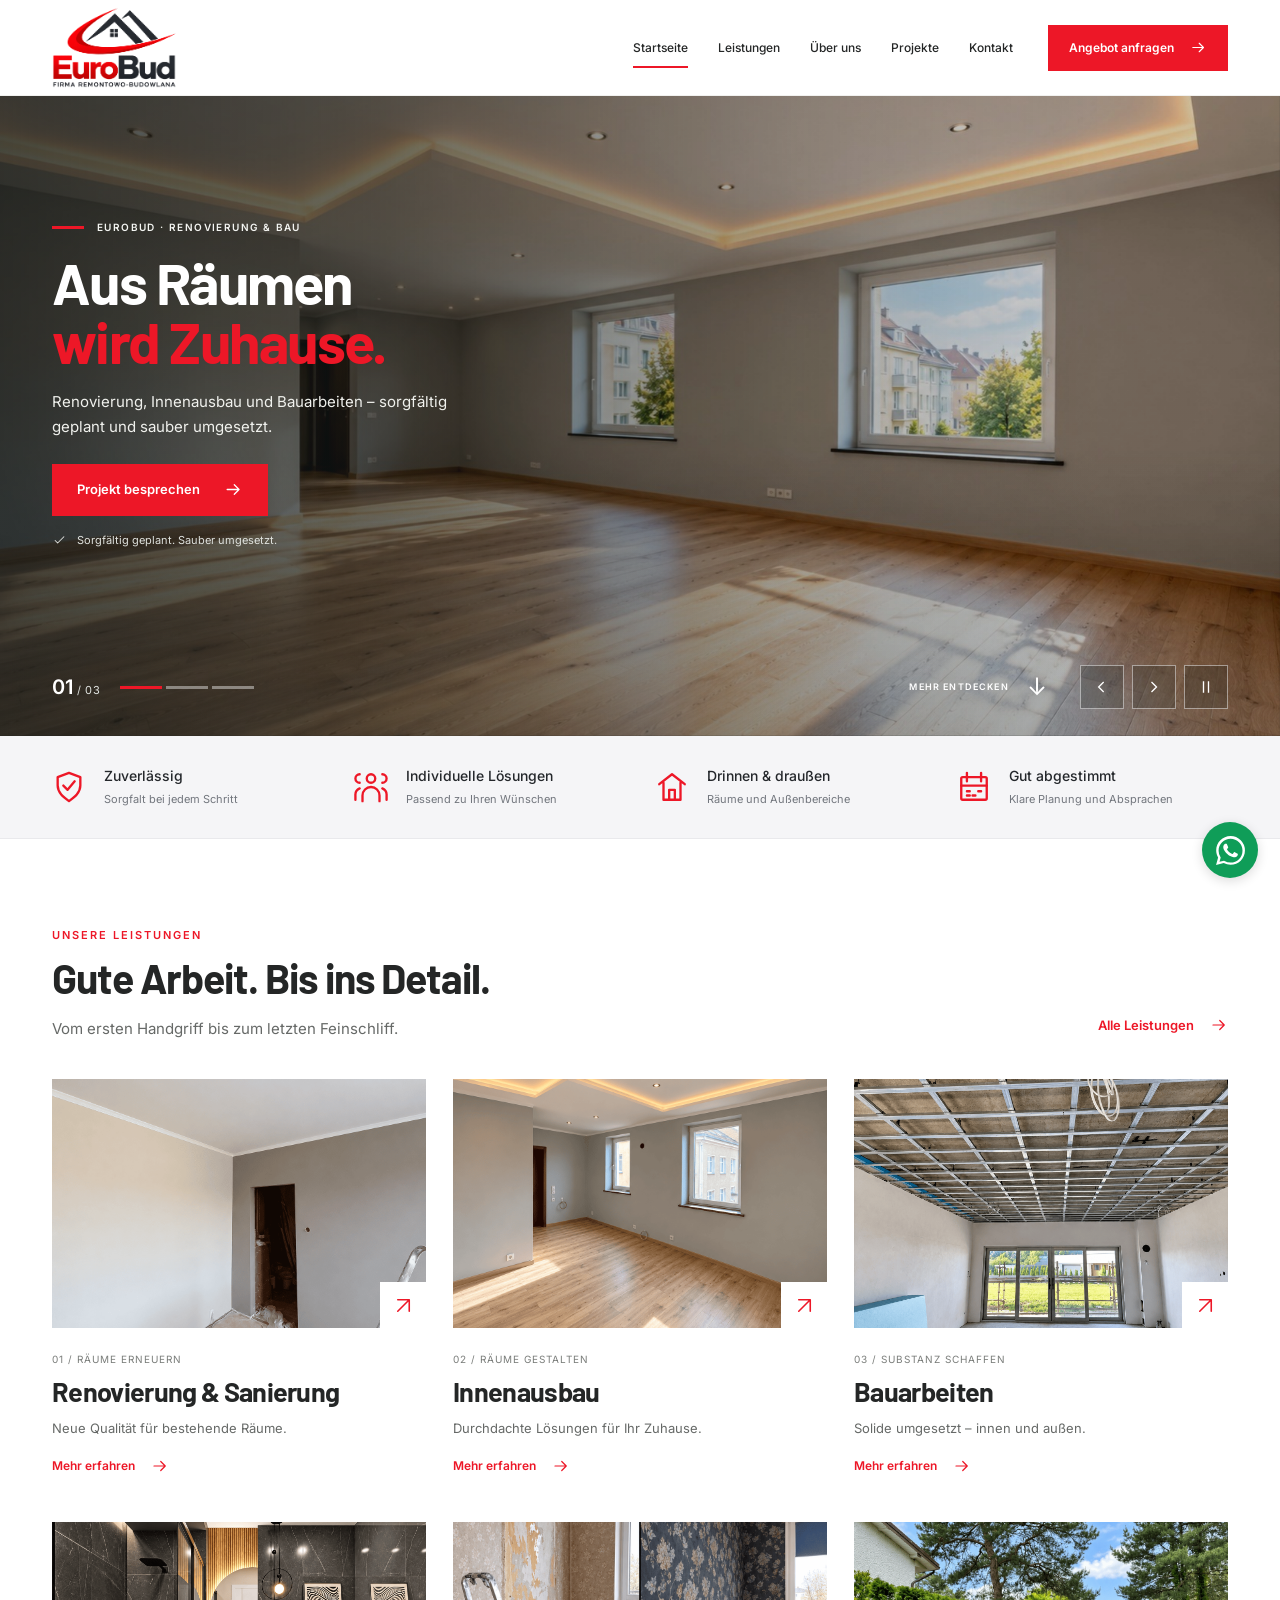
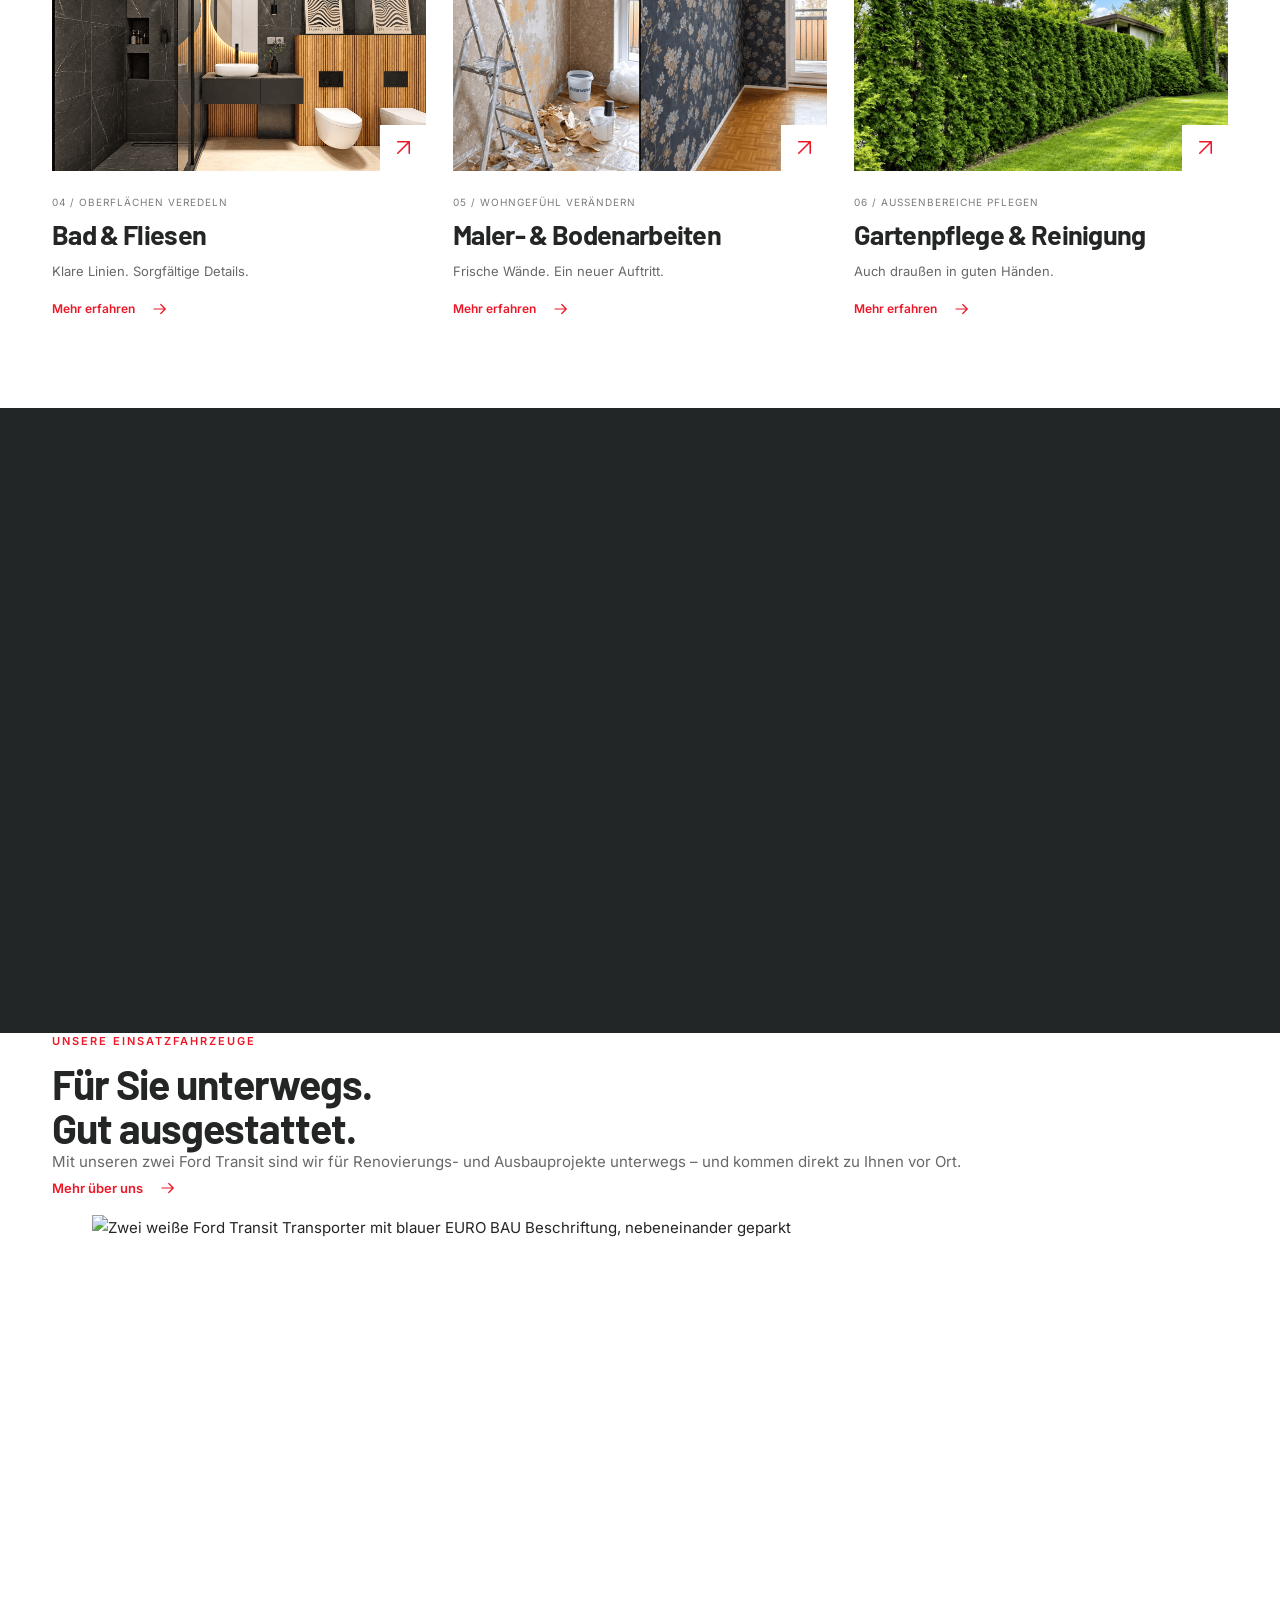
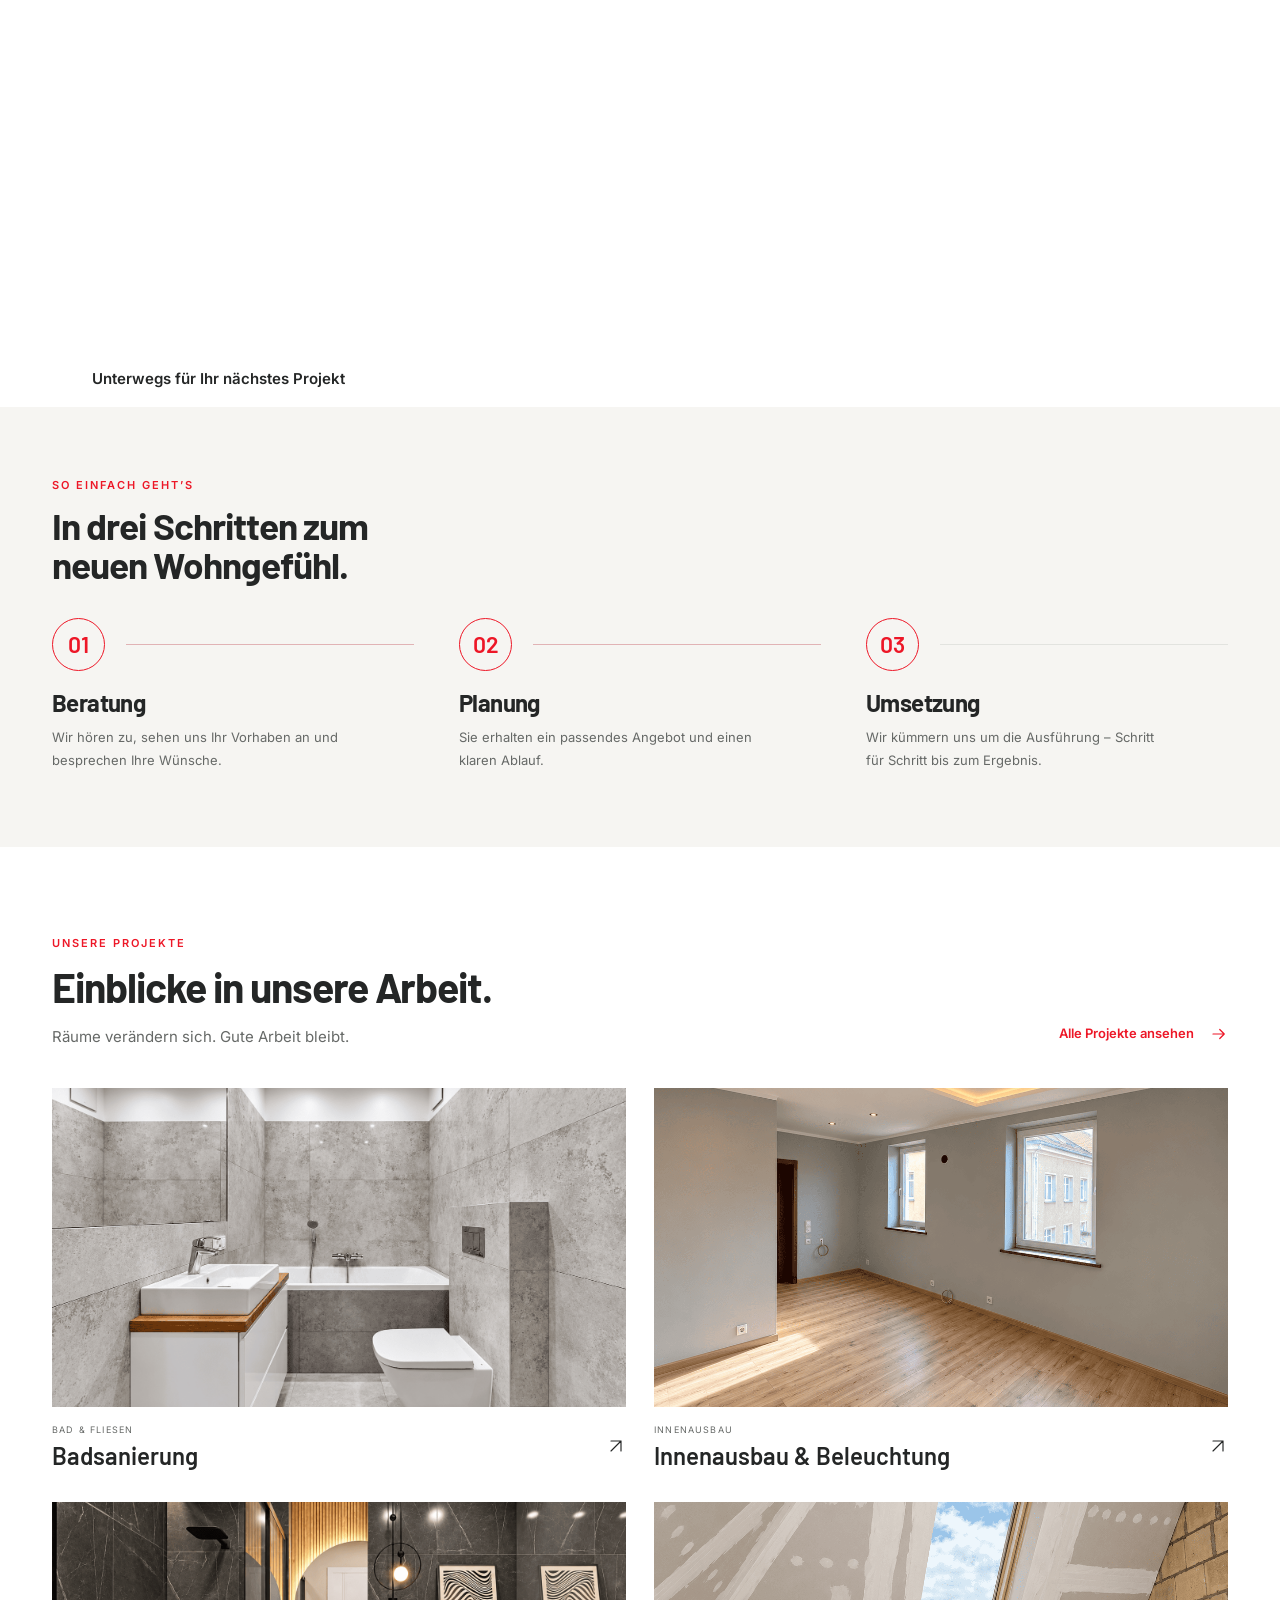
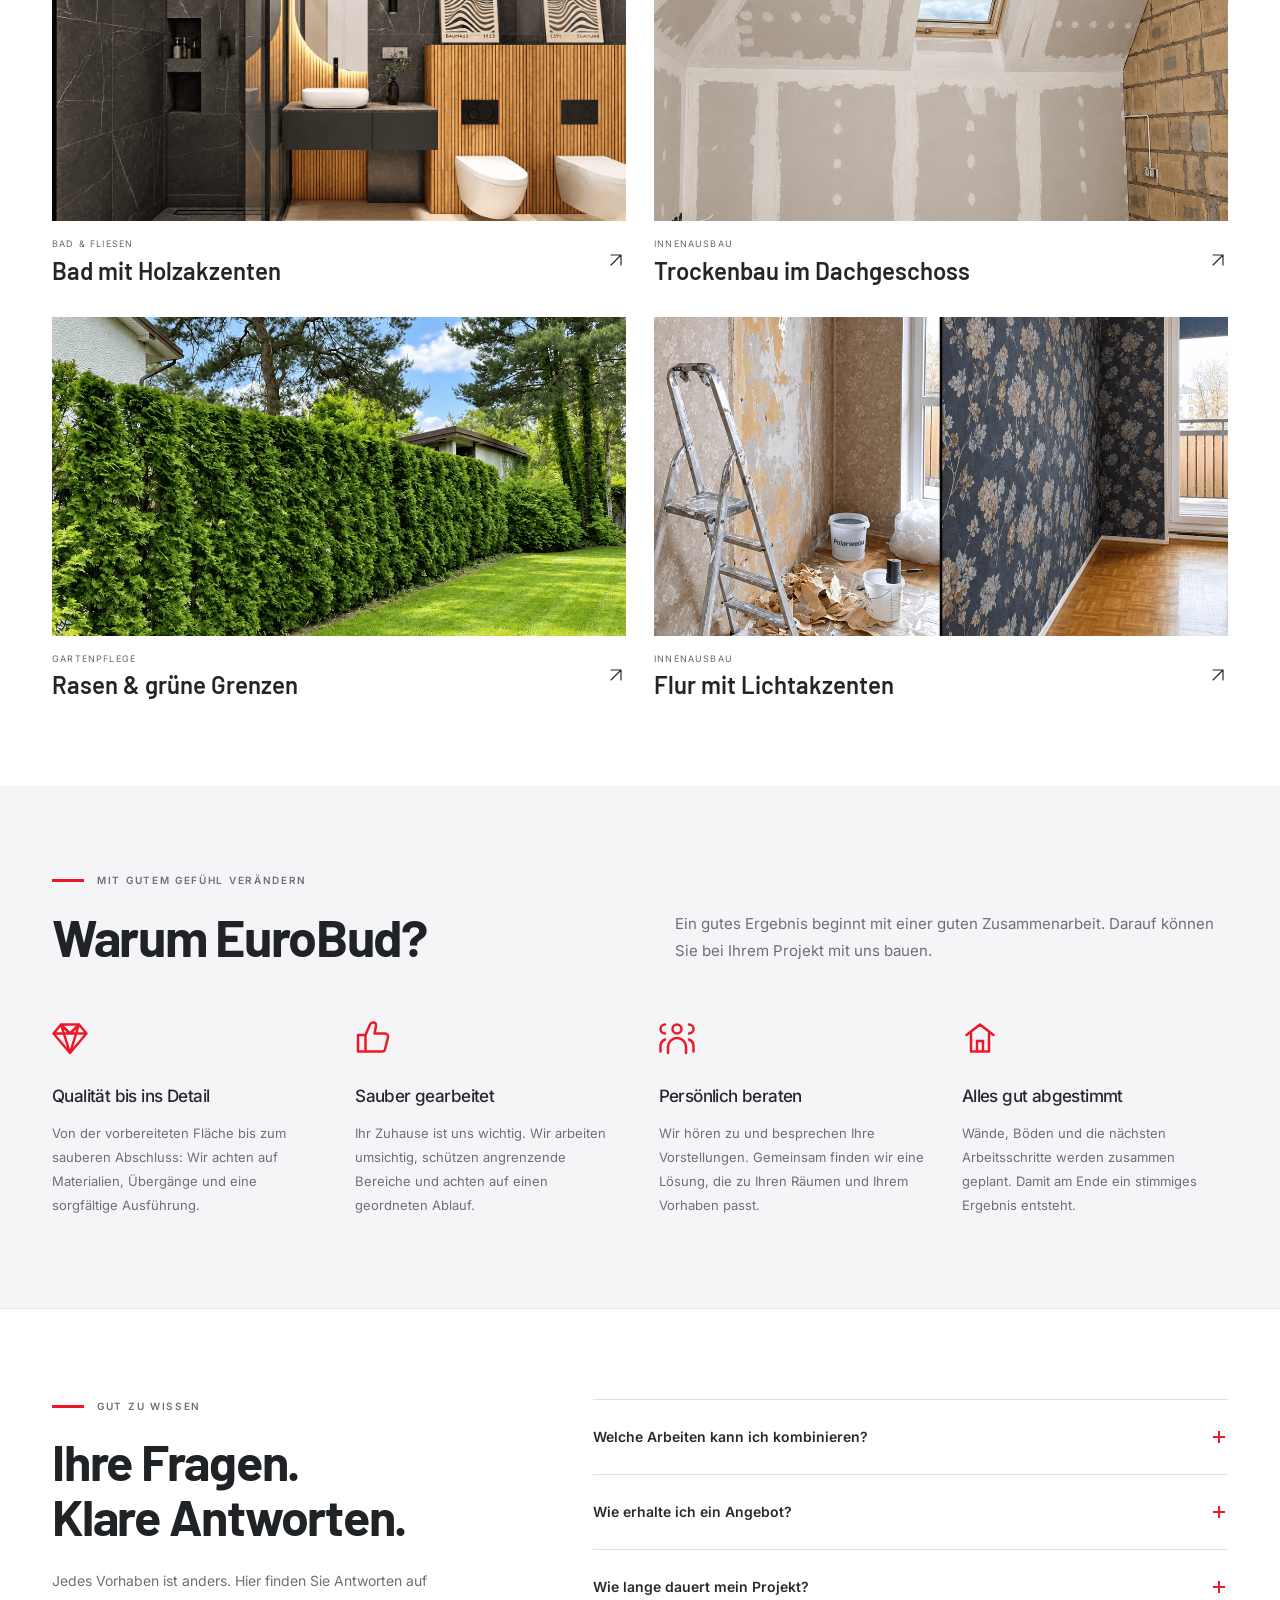
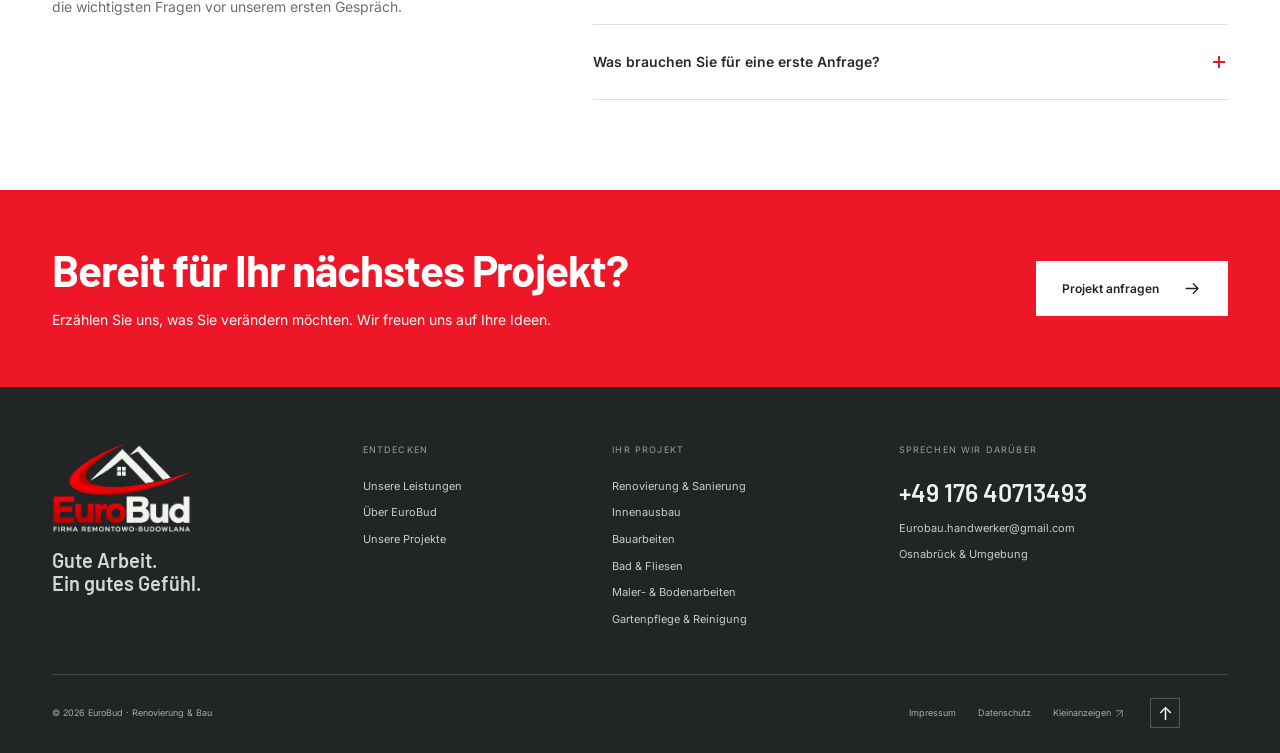
==== commit ba5f028c: "Add files via upload" ====
--- a/index.html
+++ b/index.html
@@ -1,11 +1,11 @@
-<!doctype html><html lang="de"><head><meta charset="utf-8"><meta name="viewport" content="width=device-width,initial-scale=1"><title>Renovierung &amp; Innenausbau in Osnabrück | EuroBud</title><meta name="description" content="EuroBud – Renovierung, Innenausbau und Bauarbeiten in Osnabrück und Umgebung. Entdecken Sie unsere Leistungen und sprechen Sie mit uns über Ihr Projekt."><meta name="theme-color" content="#ed1727"><meta name="robots" content="noindex,nofollow"><link rel="canonical" href="https://eurobud-renovierung.drym1.chatgpt.site/"><meta property="og:title" content="Renovierung &amp; Innenausbau in Osnabrück | EuroBud"><meta property="og:description" content="EuroBud – Renovierung, Innenausbau und Bauarbeiten in Osnabrück und Umgebung. Entdecken Sie unsere Leistungen und sprechen Sie mit uns über Ihr Projekt."><meta property="og:type" content="website"><meta property="og:locale" content="de_DE"><meta property="og:image" content="https://eurobud-renovierung.drym1.chatgpt.site/assets/projekte-neu/wohnen-essen.png"><link rel="icon" href="assets/eurobud-favicon.png" type="image/png"><link rel="preload" href="assets/barlow-700.ttf" as="font" type="font/ttf" crossorigin><link rel="stylesheet" href="assets/fonts.css"><link rel="stylesheet" href="assets/style.css"><link rel="stylesheet" href="assets/sections.css"><link rel="stylesheet" href="assets/motion.css"><script src="assets/app.js" defer></script><script src="assets/motion.js" defer></script><link rel="stylesheet" href="assets/hero.css"><script src="assets/hero.js" defer></script><link rel="stylesheet" href="assets/about-refined.css"></head><body id="top"><a class="skip-link" href="#inhalt">Zum Inhalt springen</a>
+<!doctype html><html lang="de"><head><meta charset="utf-8"><meta name="viewport" content="width=device-width,initial-scale=1"><title>Renovierung &amp; Innenausbau in Osnabrück | EuroBud</title><meta name="description" content="EuroBud – Renovierung, Innenausbau und Bauarbeiten in Osnabrück und Umgebung. Entdecken Sie unsere Leistungen und sprechen Sie mit uns über Ihr Projekt."><meta name="theme-color" content="#ed1727"><meta name="robots" content="noindex,nofollow"><link rel="canonical" href="https://eurobud-renovierung.drym1.chatgpt.site/"><meta property="og:title" content="Renovierung &amp; Innenausbau in Osnabrück | EuroBud"><meta property="og:description" content="EuroBud – Renovierung, Innenausbau und Bauarbeiten in Osnabrück und Umgebung. Entdecken Sie unsere Leistungen und sprechen Sie mit uns über Ihr Projekt."><meta property="og:type" content="website"><meta property="og:locale" content="de_DE"><meta property="og:image" content="https://eurobud-renovierung.drym1.chatgpt.site/assets/projekte-neu/wohnen-essen.png"><link rel="icon" href="assets/eurobud-favicon.png" type="image/png"><link rel="preload" href="assets/barlow-700.ttf" as="font" type="font/ttf" crossorigin><link rel="stylesheet" href="assets/fonts.css"><link rel="stylesheet" href="assets/style.css"><link rel="stylesheet" href="assets/sections.css"><link rel="stylesheet" href="assets/motion.css"><script src="assets/app.js" defer></script><script src="assets/motion.js" defer></script><link rel="stylesheet" href="assets/hero.css"><script src="assets/hero.js" defer></script><link rel="stylesheet" href="assets/about-refined.css"><link rel="stylesheet" href="assets/fleet.css"></head><body id="top"><a class="skip-link" href="#inhalt">Zum Inhalt springen</a>
     <header class="header"><div class="container header-inner">
     <a class="brand" href="index.html" aria-label="EuroBud – zur Startseite"><img src="assets/eurobud-logo.png" width="150" height="97" alt="EuroBud – Firma Remontowo-Budowlana"></a>
     <nav class="desktop-nav" aria-label="Hauptnavigation"><a href="index.html" aria-current="page">Startseite</a><a href="leistungen.html" >Leistungen</a><a href="ueber-uns.html" >Über uns</a><a href="projekte.html" >Projekte</a><a href="kontakt.html" >Kontakt</a></nav>
     <a class="button header-cta" href="kontakt.html">Angebot anfragen<svg class="icon " viewBox="0 0 24 24" fill="none" stroke="currentColor" stroke-width="1.65" stroke-linecap="round" stroke-linejoin="round" aria-hidden="true"><path d="M4 12h15m-6-6 6 6-6 6"/></svg></a>
     <button class="menu-toggle" type="button" aria-expanded="false" aria-controls="mobile-nav" aria-label="Menü öffnen"><span></span><span></span></button>
     </div><nav id="mobile-nav" class="mobile-nav" aria-label="Mobile Navigation" hidden><div class="container"><a href="index.html" aria-current="page">Startseite</a><a href="leistungen.html" >Leistungen</a><a href="ueber-uns.html" >Über uns</a><a href="projekte.html" >Projekte</a><a href="kontakt.html" >Kontakt</a><a class="button " href="kontakt.html">Projekt besprechen<svg class="icon " viewBox="0 0 24 24" fill="none" stroke="currentColor" stroke-width="1.65" stroke-linecap="round" stroke-linejoin="round" aria-hidden="true"><path d="M4 12h15m-6-6 6 6-6 6"/></svg></a>
-    <a class="mobile-phone" href="tel:+4915212072198"><svg class="icon " viewBox="0 0 24 24" fill="none" stroke="currentColor" stroke-width="1.65" stroke-linecap="round" stroke-linejoin="round" aria-hidden="true"><path d="m8 3 3 5-3 3c1.4 2.9 2.8 4.3 5.8 5.8l3-3 4.2 3c.8.6.9 1.4.5 2.3-1.6 3.6-6.6 3.2-11.7-.3C4.5 15.2 1 8.8 3.7 4.1 4.5 2.6 6.8 2.2 8 3Z"/></svg>0152 1207 2198</a></div></nav></header><main id="inhalt"><section class="hero-slider" aria-label="EuroBud – Unsere Leistungen" aria-roledescription="Karussell" data-hero-slider>
+    <a class="mobile-phone" href="tel:+4917640713493"><svg class="icon " viewBox="0 0 24 24" fill="none" stroke="currentColor" stroke-width="1.65" stroke-linecap="round" stroke-linejoin="round" aria-hidden="true"><path d="m8 3 3 5-3 3c1.4 2.9 2.8 4.3 5.8 5.8l3-3 4.2 3c.8.6.9 1.4.5 2.3-1.6 3.6-6.6 3.2-11.7-.3C4.5 15.2 1 8.8 3.7 4.1 4.5 2.6 6.8 2.2 8 3Z"/></svg>+49 176 40713493</a></div></nav></header><main id="inhalt"><section class="hero-slider" aria-label="EuroBud – Unsere Leistungen" aria-roledescription="Karussell" data-hero-slider>
         <h1 class="sr-only">EuroBud – Renovierung, Badgestaltung und Innenausbau in Osnabrück</h1>
         <article class="hero-slide is-active" id="hero-slide-1" role="group" aria-roledescription="Folie" aria-label="1 von 3: Aus Räumen wird Zuhause" aria-hidden="false">
           <img class="hero-slide-image" src="assets/hero-wohnung.jpg" alt="Heller renovierter Wohnraum mit Holzboden, offener Doppeltür und großen Fenstern" width="1989" height="791" fetchpriority="high" decoding="async">
@@ -37,10 +37,22 @@
     </div>
   </div>
 </section>
+<section class="fleet-section" id="einsatzfahrzeuge" aria-labelledby="fleet-heading">
+  <div class="container">
+    <div class="fleet-heading">
+      <div data-reveal><p class="eyebrow">Unsere Einsatzfahrzeuge</p><h2 id="fleet-heading">Für Sie unterwegs.<br><span>Gut ausgestattet.</span></h2></div>
+      <div class="fleet-description" data-reveal><p>Mit unseren zwei Ford Transit sind wir für Renovierungs- und Ausbauprojekte unterwegs – und kommen direkt zu Ihnen vor Ort.</p><a class="text-link" href="ueber-uns.html">Mehr über uns <svg class="icon" viewBox="0 0 24 24" fill="none" stroke="currentColor" stroke-width="1.65" stroke-linecap="round" stroke-linejoin="round" aria-hidden="true"><path d="M4 12h15m-6-6 6 6-6 6"/></svg></a></div>
+    </div>
+    <figure class="fleet-figure" data-reveal>
+      <img src="assets/ford-transit-einsatzfahrzeuge.webp" width="2094" height="751" loading="lazy" decoding="async" alt="Zwei weiße Ford Transit Transporter mit blauer EURO BAU Beschriftung, nebeneinander geparkt">
+      <figcaption class="fleet-figcaption"><strong>Unterwegs für Ihr nächstes Projekt</strong></figcaption>
+    </figure>
+  </div>
+</section>
 <section class="section process-section"><div class="container"><div class="section-heading"><div><p class="eyebrow">So einfach geht’s</p><h2>In drei Schritten zum<br class="desktop-br"> neuen Wohngefühl.</h2></div></div><div class="process-grid"><div class="process-step" data-reveal><div class="step-top"><span>01</span><i></i></div><h3>Beratung</h3><p>Wir hören zu, sehen uns Ihr Vorhaben an und besprechen Ihre Wünsche.</p></div><div class="process-step" data-reveal><div class="step-top"><span>02</span><i></i></div><h3>Planung</h3><p>Sie erhalten ein passendes Angebot und einen klaren Ablauf.</p></div><div class="process-step" data-reveal><div class="step-top"><span>03</span><i></i></div><h3>Umsetzung</h3><p>Wir kümmern uns um die Ausführung – Schritt für Schritt bis zum Ergebnis.</p></div></div></div></section>
 <section class="section projects-section"><div class="container"><div class="section-heading"><div><p class="eyebrow">Unsere Projekte</p><h2>Einblicke in unsere Arbeit.</h2><p class="section-intro">Räume verändern sich. Gute Arbeit bleibt.</p></div><a class="text-link" href="projekte.html">Alle Projekte ansehen<svg class="icon " viewBox="0 0 24 24" fill="none" stroke="currentColor" stroke-width="1.65" stroke-linecap="round" stroke-linejoin="round" aria-hidden="true"><path d="M4 12h15m-6-6 6 6-6 6"/></svg></a></div><div class="project-grid "><button class="project-card " type="button" data-category="Bad & Fliesen" data-gallery="bad" data-title="Badsanierung" data-caption="Helle Fliesen, klare Formen." aria-label="Badsanierung – Bild vergrößern" data-reveal><span class="image-frame"><img src="assets/projekte-neu/bad.png" width="960" height="700" loading="lazy" alt="Renoviertes Badezimmer mit grauen Fliesen und Badewanne"><span class="project-zoom"><svg class="icon " viewBox="0 0 24 24" fill="none" stroke="currentColor" stroke-width="1.65" stroke-linecap="round" stroke-linejoin="round" aria-hidden="true"><path d="M12 5v14M5 12h14"/></svg></span></span><span class="project-info"><span><span class="project-category">Bad & Fliesen</span><strong>Badsanierung</strong></span><svg class="icon " viewBox="0 0 24 24" fill="none" stroke="currentColor" stroke-width="1.65" stroke-linecap="round" stroke-linejoin="round" aria-hidden="true"><path d="M6 18 18 6M6 6h12v12"/></svg></span></button><button class="project-card " type="button" data-category="Innenausbau" data-gallery="wohnraum" data-title="Innenausbau & Beleuchtung" data-caption="Ein Raum mit einer neuen Atmosphäre." aria-label="Innenausbau & Beleuchtung – Bild vergrößern" data-reveal><span class="image-frame"><img src="assets/projekte-neu/wohnraum.png" width="960" height="700" loading="lazy" alt="Wohnraum mit indirekter Deckenbeleuchtung und Holzboden"><span class="project-zoom"><svg class="icon " viewBox="0 0 24 24" fill="none" stroke="currentColor" stroke-width="1.65" stroke-linecap="round" stroke-linejoin="round" aria-hidden="true"><path d="M12 5v14M5 12h14"/></svg></span></span><span class="project-info"><span><span class="project-category">Innenausbau</span><strong>Innenausbau & Beleuchtung</strong></span><svg class="icon " viewBox="0 0 24 24" fill="none" stroke="currentColor" stroke-width="1.65" stroke-linecap="round" stroke-linejoin="round" aria-hidden="true"><path d="M6 18 18 6M6 6h12v12"/></svg></span></button><button class="project-card " type="button" data-category="Bad & Fliesen" data-gallery="bad-holz" data-title="Bad mit Holzakzenten" data-caption="Dunkle Fliesen treffen auf warme Holzdetails." aria-label="Bad mit Holzakzenten – Bild vergrößern" data-reveal><span class="image-frame"><img src="assets/projekte-neu/bad-holz.png" width="960" height="700" loading="lazy" alt="Dunkles Badezimmer mit Holzverkleidung und indirekter Beleuchtung"><span class="project-zoom"><svg class="icon " viewBox="0 0 24 24" fill="none" stroke="currentColor" stroke-width="1.65" stroke-linecap="round" stroke-linejoin="round" aria-hidden="true"><path d="M12 5v14M5 12h14"/></svg></span></span><span class="project-info"><span><span class="project-category">Bad & Fliesen</span><strong>Bad mit Holzakzenten</strong></span><svg class="icon " viewBox="0 0 24 24" fill="none" stroke="currentColor" stroke-width="1.65" stroke-linecap="round" stroke-linejoin="round" aria-hidden="true"><path d="M6 18 18 6M6 6h12v12"/></svg></span></button><button class="project-card " type="button" data-category="Innenausbau" data-gallery="trockenbau" data-title="Trockenbau im Dachgeschoss" data-caption="Neue Möglichkeiten unter dem Dach." aria-label="Trockenbau im Dachgeschoss – Bild vergrößern" data-reveal><span class="image-frame"><img src="assets/projekte-neu/trockenbau.png" width="960" height="700" loading="lazy" alt="Mit Gipskarton verkleidetes Dachgeschoss"><span class="project-zoom"><svg class="icon " viewBox="0 0 24 24" fill="none" stroke="currentColor" stroke-width="1.65" stroke-linecap="round" stroke-linejoin="round" aria-hidden="true"><path d="M12 5v14M5 12h14"/></svg></span></span><span class="project-info"><span><span class="project-category">Innenausbau</span><strong>Trockenbau im Dachgeschoss</strong></span><svg class="icon " viewBox="0 0 24 24" fill="none" stroke="currentColor" stroke-width="1.65" stroke-linecap="round" stroke-linejoin="round" aria-hidden="true"><path d="M6 18 18 6M6 6h12v12"/></svg></span></button><button class="project-card " type="button" data-category="Gartenpflege" data-gallery="garten-rasen" data-title="Rasen & grüne Grenzen" data-caption="Einblicke in die Pflege von Grünflächen." aria-label="Rasen & grüne Grenzen – Bild vergrößern" data-reveal><span class="image-frame"><img src="assets/projekte-neu/garten-rasen.png" width="960" height="700" loading="lazy" alt="Rasenfläche neben einer geschnittenen Hecke"><span class="project-zoom"><svg class="icon " viewBox="0 0 24 24" fill="none" stroke="currentColor" stroke-width="1.65" stroke-linecap="round" stroke-linejoin="round" aria-hidden="true"><path d="M12 5v14M5 12h14"/></svg></span></span><span class="project-info"><span><span class="project-category">Gartenpflege</span><strong>Rasen & grüne Grenzen</strong></span><svg class="icon " viewBox="0 0 24 24" fill="none" stroke="currentColor" stroke-width="1.65" stroke-linecap="round" stroke-linejoin="round" aria-hidden="true"><path d="M6 18 18 6M6 6h12v12"/></svg></span></button><button class="project-card " type="button" data-category="Innenausbau" data-gallery="flur-licht" data-title="Flur mit Lichtakzenten" data-caption="Klare Linien an Wand und Decke." aria-label="Flur mit Lichtakzenten – Bild vergrößern" data-reveal><span class="image-frame"><img src="assets/projekte-neu/waende-vergleich.png" width="960" height="700" loading="lazy" alt="Fertiger Flur mit indirekter Deckenbeleuchtung"><span class="project-zoom"><svg class="icon " viewBox="0 0 24 24" fill="none" stroke="currentColor" stroke-width="1.65" stroke-linecap="round" stroke-linejoin="round" aria-hidden="true"><path d="M12 5v14M5 12h14"/></svg></span></span><span class="project-info"><span><span class="project-category">Innenausbau</span><strong>Flur mit Lichtakzenten</strong></span><svg class="icon " viewBox="0 0 24 24" fill="none" stroke="currentColor" stroke-width="1.65" stroke-linecap="round" stroke-linejoin="round" aria-hidden="true"><path d="M6 18 18 6M6 6h12v12"/></svg></span></button></div></div></section>
 <section class="why-section" id="warum-eurobud" aria-labelledby="why-heading"><div class="container"><div class="why-heading"><div><p class="section-kicker">Mit gutem Gefühl verändern</p><h2 id="why-heading">Warum EuroBud?</h2></div><p>Ein gutes Ergebnis beginnt mit einer guten Zusammenarbeit. Darauf können Sie bei Ihrem Projekt mit uns bauen.</p></div><div class="why-grid"><article class="why-item"><svg class="icon " viewBox="0 0 24 24" fill="none" stroke="currentColor" stroke-width="1.65" stroke-linecap="round" stroke-linejoin="round" aria-hidden="true"><path d="m6 3-5 6 11 13L23 9l-5-6ZM1 9h22M6 3l6 19L18 3M6 3l6 6 6-6"/></svg><h3>Qualität bis ins Detail</h3><p>Von der vorbereiteten Fläche bis zum sauberen Abschluss: Wir achten auf Materialien, Übergänge und eine sorgfältige Ausführung.</p></article><article class="why-item"><svg class="icon " viewBox="0 0 24 24" fill="none" stroke="currentColor" stroke-width="1.65" stroke-linecap="round" stroke-linejoin="round" aria-hidden="true"><path d="M7 21H2V10h5m0 11h11a2 2 0 0 0 2-1.5l2-8A2 2 0 0 0 20 9h-7l1-5c.5-3-3-3-4-1l-3 7Z"/></svg><h3>Sauber gearbeitet</h3><p>Ihr Zuhause ist uns wichtig. Wir arbeiten umsichtig, schützen angrenzende Bereiche und achten auf einen geordneten Ablauf.</p></article><article class="why-item"><svg class="icon " viewBox="0 0 24 24" fill="none" stroke="currentColor" stroke-width="1.65" stroke-linecap="round" stroke-linejoin="round" aria-hidden="true"><circle cx="12" cy="6" r="3"/><path d="M6 22v-4a6 6 0 0 1 12 0v4M4 3a3 3 0 0 0 0 6M20 3a3 3 0 0 1 0 6M4 13a5 5 0 0 0-3 5v3M20 13a5 5 0 0 1 3 5v3"/></svg><h3>Persönlich beraten</h3><p>Wir hören zu und besprechen Ihre Vorstellungen. Gemeinsam finden wir eine Lösung, die zu Ihren Räumen und Ihrem Vorhaben passt.</p></article><article class="why-item"><svg class="icon " viewBox="0 0 24 24" fill="none" stroke="currentColor" stroke-width="1.65" stroke-linecap="round" stroke-linejoin="round" aria-hidden="true"><path d="m3 10 9-7 9 7M6 9v12h12V9M10 21v-7h4v7"/></svg><h3>Alles gut abgestimmt</h3><p>Wände, Böden und die nächsten Arbeitsschritte werden zusammen geplant. Damit am Ende ein stimmiges Ergebnis entsteht.</p></article></div></div></section><section class="home-faq-section" id="fragen" aria-labelledby="faq-heading"><div class="container home-faq-grid"><div class="home-faq-intro"><p class="section-kicker">Gut zu wissen</p><h2 id="faq-heading">Ihre Fragen.<br>Klare Antworten.</h2><p>Jedes Vorhaben ist anders. Hier finden Sie Antworten auf die wichtigsten Fragen vor unserem ersten Gespräch.</p></div><div class="home-faq-list"><details class="home-faq-item" name="eurobud-home-faq"><summary>Welche Arbeiten kann ich kombinieren?<span class="faq-mark" aria-hidden="true"></span></summary><div class="home-faq-answer"><p>Zum Beispiel Renovierung, Trockenbau, Malerarbeiten, Bodenverlegung und Fliesenarbeiten. Auch Gartenpflege und Reinigung können Sie anfragen. Gemeinsam klären wir, welche Leistungen zu Ihrem Vorhaben passen.</p></div></details><details class="home-faq-item" name="eurobud-home-faq"><summary>Wie erhalte ich ein Angebot?<span class="faq-mark" aria-hidden="true"></span></summary><div class="home-faq-answer"><p>Schildern Sie uns kurz Ihre Wünsche, den Ort und den geplanten Zeitraum. Bei Bedarf sehen wir uns das Vorhaben vor Ort an. Auf dieser Grundlage besprechen wir den Umfang und erstellen ein passendes Angebot.</p></div></details><details class="home-faq-item" name="eurobud-home-faq"><summary>Wie lange dauert mein Projekt?<span class="faq-mark" aria-hidden="true"></span></summary><div class="home-faq-answer"><p>Das hängt von den Arbeiten, den Flächen, den Materialien und dem vorhandenen Zustand ab. Nach der ersten Abstimmung können wir den Ablauf und einen realistischen Zeitrahmen mit Ihnen planen.</p></div></details><details class="home-faq-item" name="eurobud-home-faq"><summary>Was brauchen Sie für eine erste Anfrage?<span class="faq-mark" aria-hidden="true"></span></summary><div class="home-faq-answer"><p>Hilfreich sind eine kurze Beschreibung, der Standort und einige Fotos. Nennen Sie gerne auch Maße, gewünschte Materialien und Ihren Zeitrahmen. Sie erreichen uns telefonisch, per E-Mail oder über WhatsApp.</p></div></details></div></div></section><section class="cta-section home-cta"><div class="container cta-inner"><div><h2>Bereit für Ihr nächstes Projekt?</h2><p>Erzählen Sie uns, was Sie verändern möchten. Wir freuen uns auf Ihre Ideen.</p></div><a class="button button-white" href="kontakt.html">Projekt anfragen<svg class="icon " viewBox="0 0 24 24" fill="none" stroke="currentColor" stroke-width="1.65" stroke-linecap="round" stroke-linejoin="round" aria-hidden="true"><path d="M4 12h15m-6-6 6 6-6 6"/></svg></a></div></section><dialog class="lightbox" aria-label="Projektansicht"><button class="lightbox-close" type="button" aria-label="Projektansicht schließen"><svg class="icon " viewBox="0 0 24 24" fill="none" stroke="currentColor" stroke-width="1.65" stroke-linecap="round" stroke-linejoin="round" aria-hidden="true"><path d="m6 6 12 12M18 6 6 18"/></svg></button><div class="lightbox-inner"><img class="lightbox-image" alt=""><div class="lightbox-caption"><div><h2 class="lightbox-title"></h2><p class="lightbox-description"></p></div><div class="gallery-controls"><button type="button" class="gallery-prev" aria-label="Vorheriges Bild">←</button><span class="gallery-count" aria-live="polite"></span><button type="button" class="gallery-next" aria-label="Nächstes Bild">→</button></div></div></div></dialog></main><footer class="footer"><div class="container footer-top"><div class="footer-brand"><a href="index.html" aria-label="EuroBud Startseite"><img src="assets/eurobud-logo-footer.png" width="150" height="97" alt="EuroBud – Firma Remontowo-Budowlana"></a><p>Gute Arbeit.<br>Ein gutes Gefühl.</p></div>
     <div><span class="footer-label">Entdecken</span><a href="leistungen.html">Unsere Leistungen</a><a href="ueber-uns.html">Über EuroBud</a><a href="projekte.html">Unsere Projekte</a></div>
     <div><span class="footer-label">Ihr Projekt</span><a href="renovierung.html">Renovierung & Sanierung</a><a href="innenausbau.html">Innenausbau</a><a href="bauarbeiten.html">Bauarbeiten</a><a href="bad-fliesen.html">Bad & Fliesen</a><a href="maler-boden.html">Maler- & Bodenarbeiten</a><a href="gartenpflege.html">Gartenpflege & Reinigung</a></div>
-    <div><span class="footer-label">Sprechen wir darüber</span><a class="footer-phone" href="tel:+4915212072198">0152 1207 2198</a><a href="mailto:zywickisebastian4@gmail.com">zywickisebastian4@gmail.com</a><span>Osnabrück & Umgebung</span></div></div>
+    <div><span class="footer-label">Sprechen wir darüber</span><a class="footer-phone" href="tel:+4917640713493">+49 176 40713493</a><a href="mailto:Eurobau.handwerker@gmail.com">Eurobau.handwerker@gmail.com</a><span>Osnabrück & Umgebung</span></div></div>
     <div class="container footer-bottom"><span>© 2026 EuroBud · Renovierung & Bau</span><div><a href="impressum.html">Impressum</a><a href="datenschutz.html">Datenschutz</a><a href="https://www.kleinanzeigen.de/pro/Euro-bud" target="_blank" rel="noopener noreferrer">Kleinanzeigen <svg class="icon " viewBox="0 0 24 24" fill="none" stroke="currentColor" stroke-width="1.65" stroke-linecap="round" stroke-linejoin="round" aria-hidden="true"><path d="M6 18 18 6M6 6h12v12"/></svg></a></div><a class="back-top" href="#top" aria-label="Nach oben">↑</a></div></footer><a class="whatsapp-float" href="https://wa.me/4917640713493" target="_blank" rel="noopener noreferrer" aria-label="EuroBud über WhatsApp kontaktieren"><span class="whatsapp-tooltip" aria-hidden="true">WhatsApp</span><img class="whatsapp-icon-image" src="assets/whatsapp-icon.svg" width="32" height="32" alt=""></a></body></html>
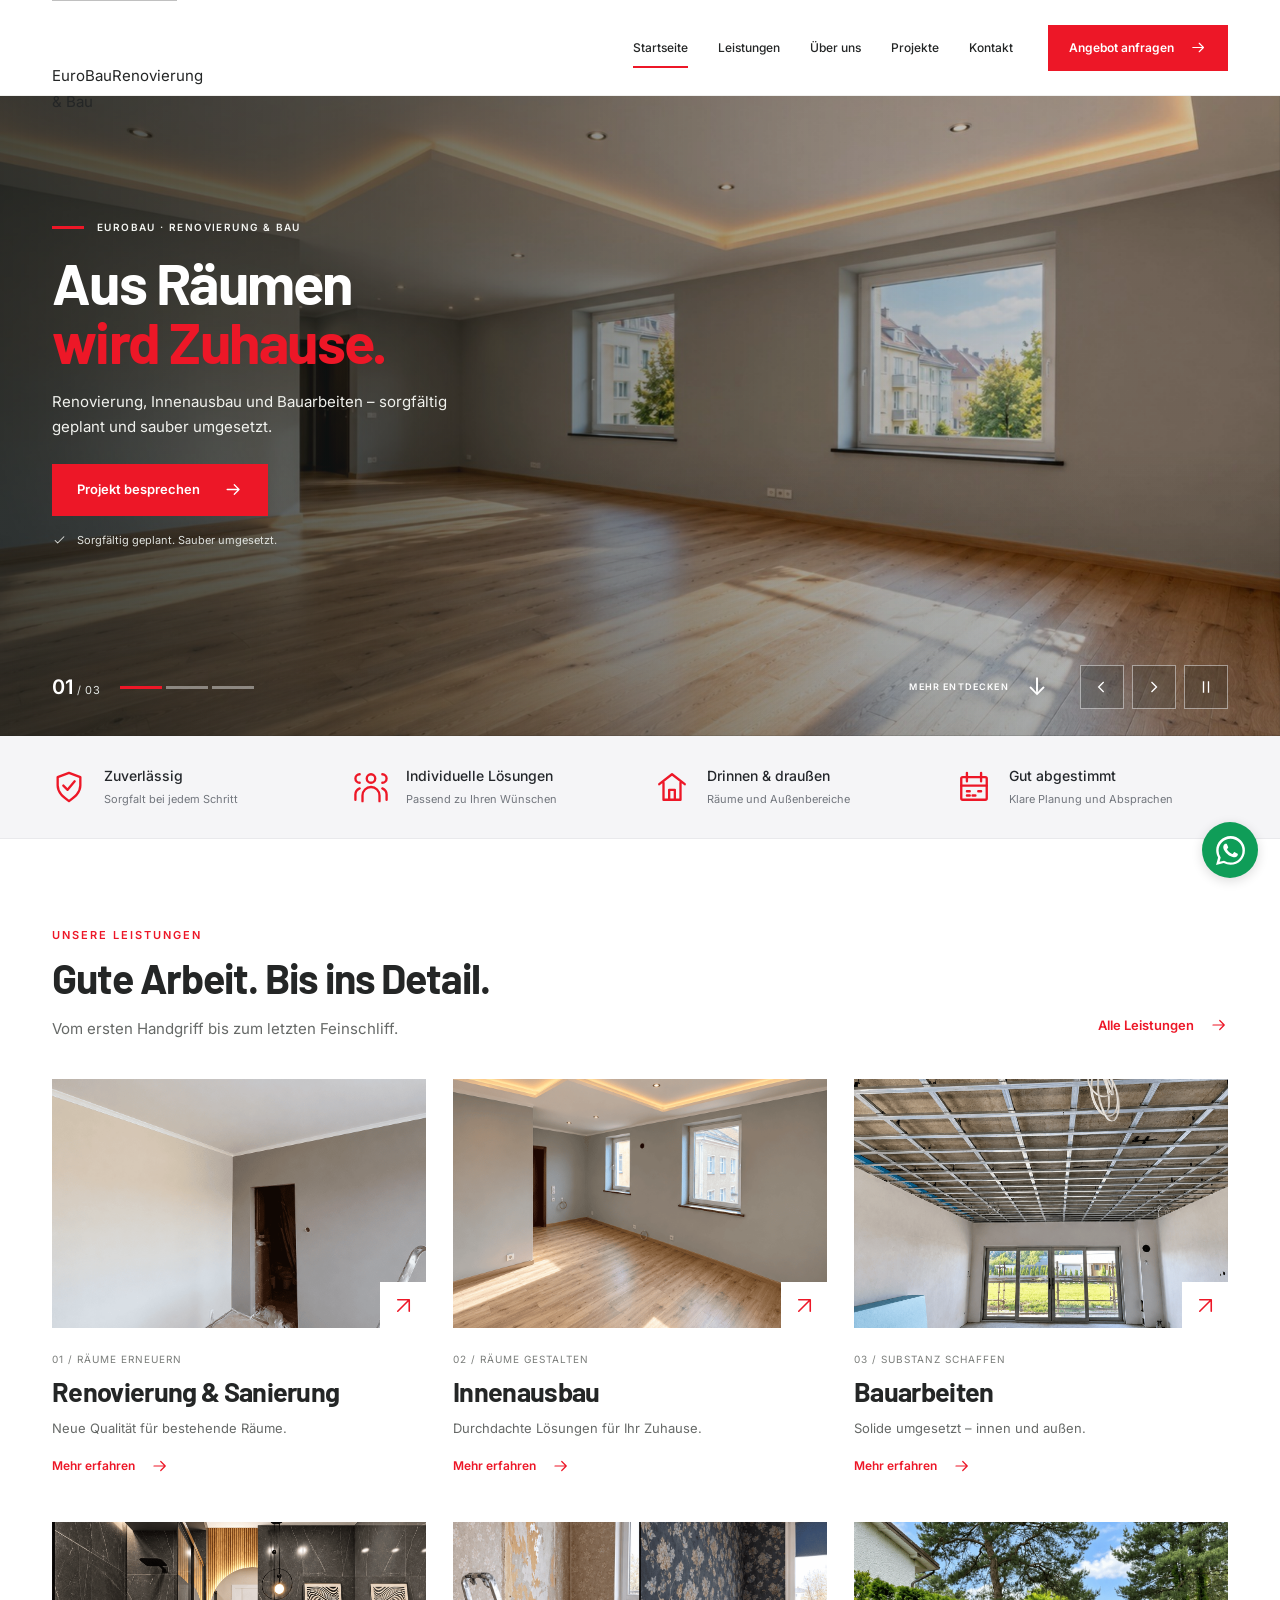
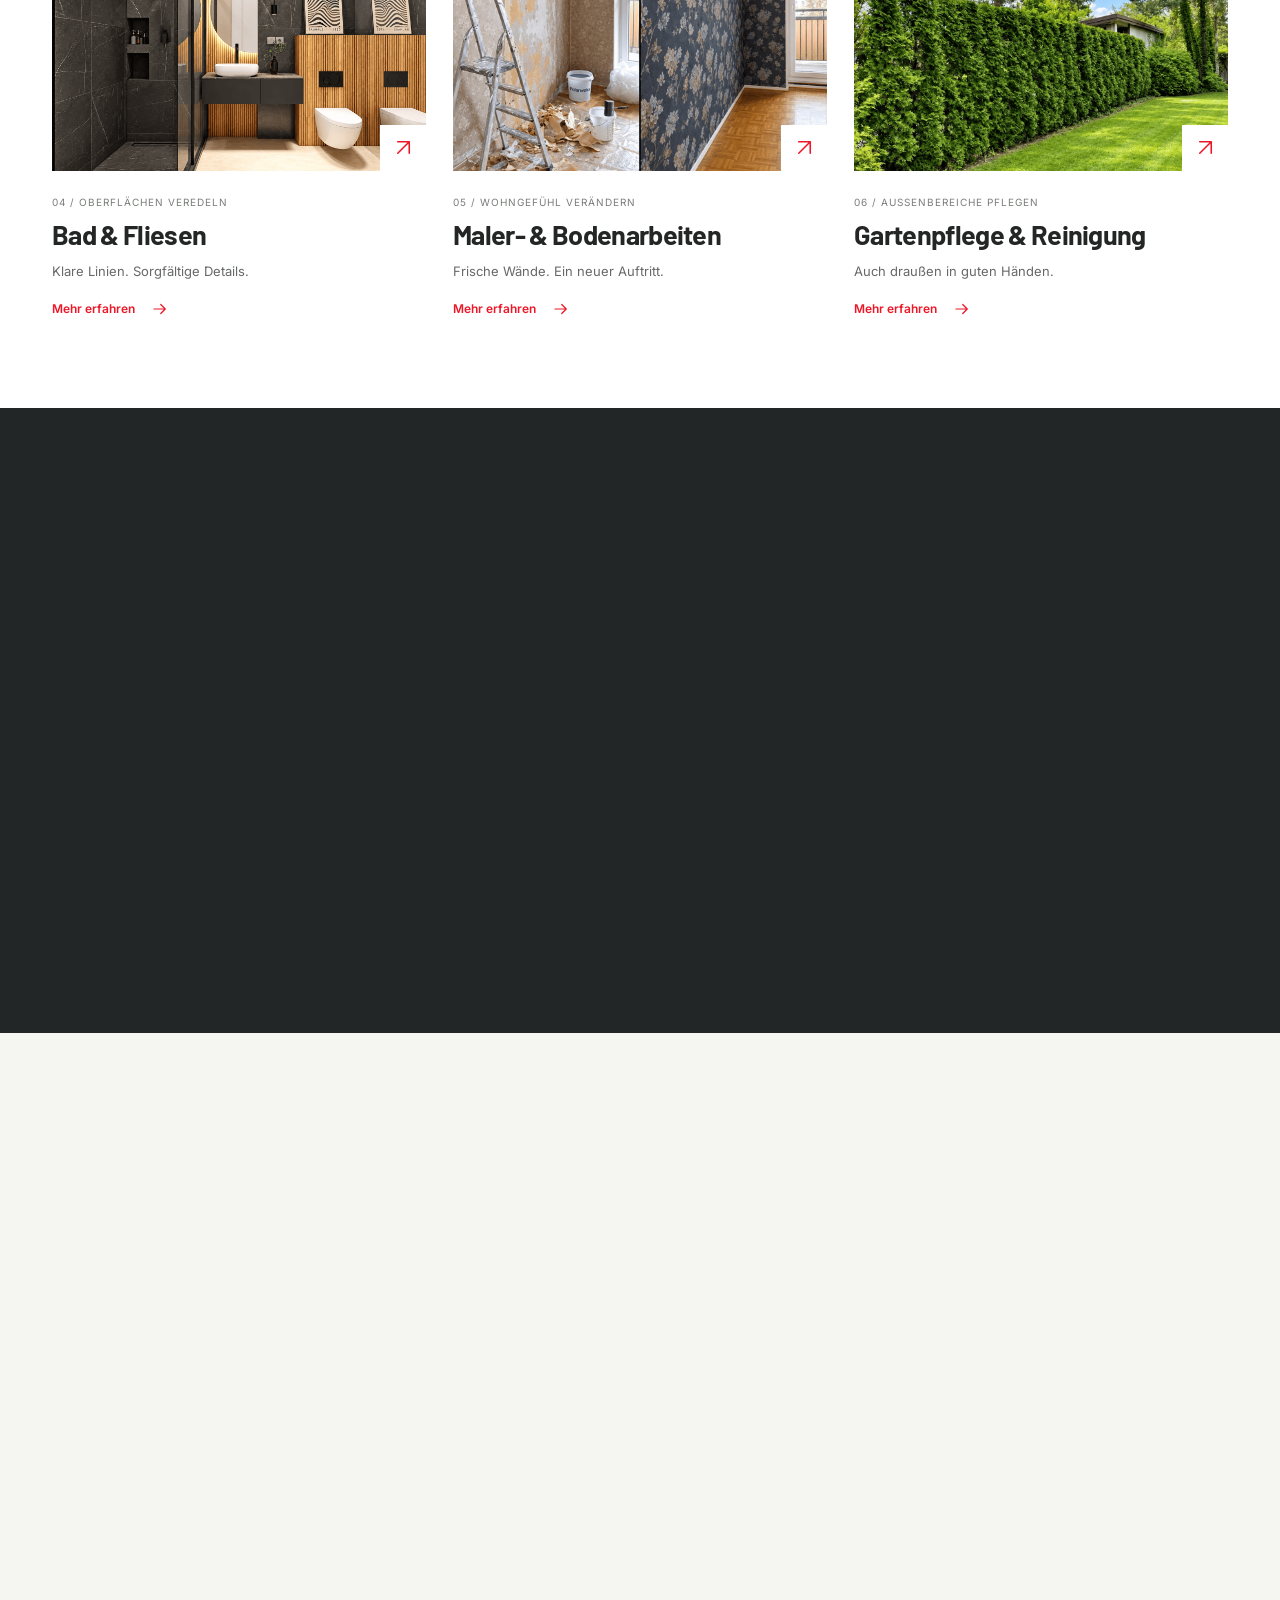
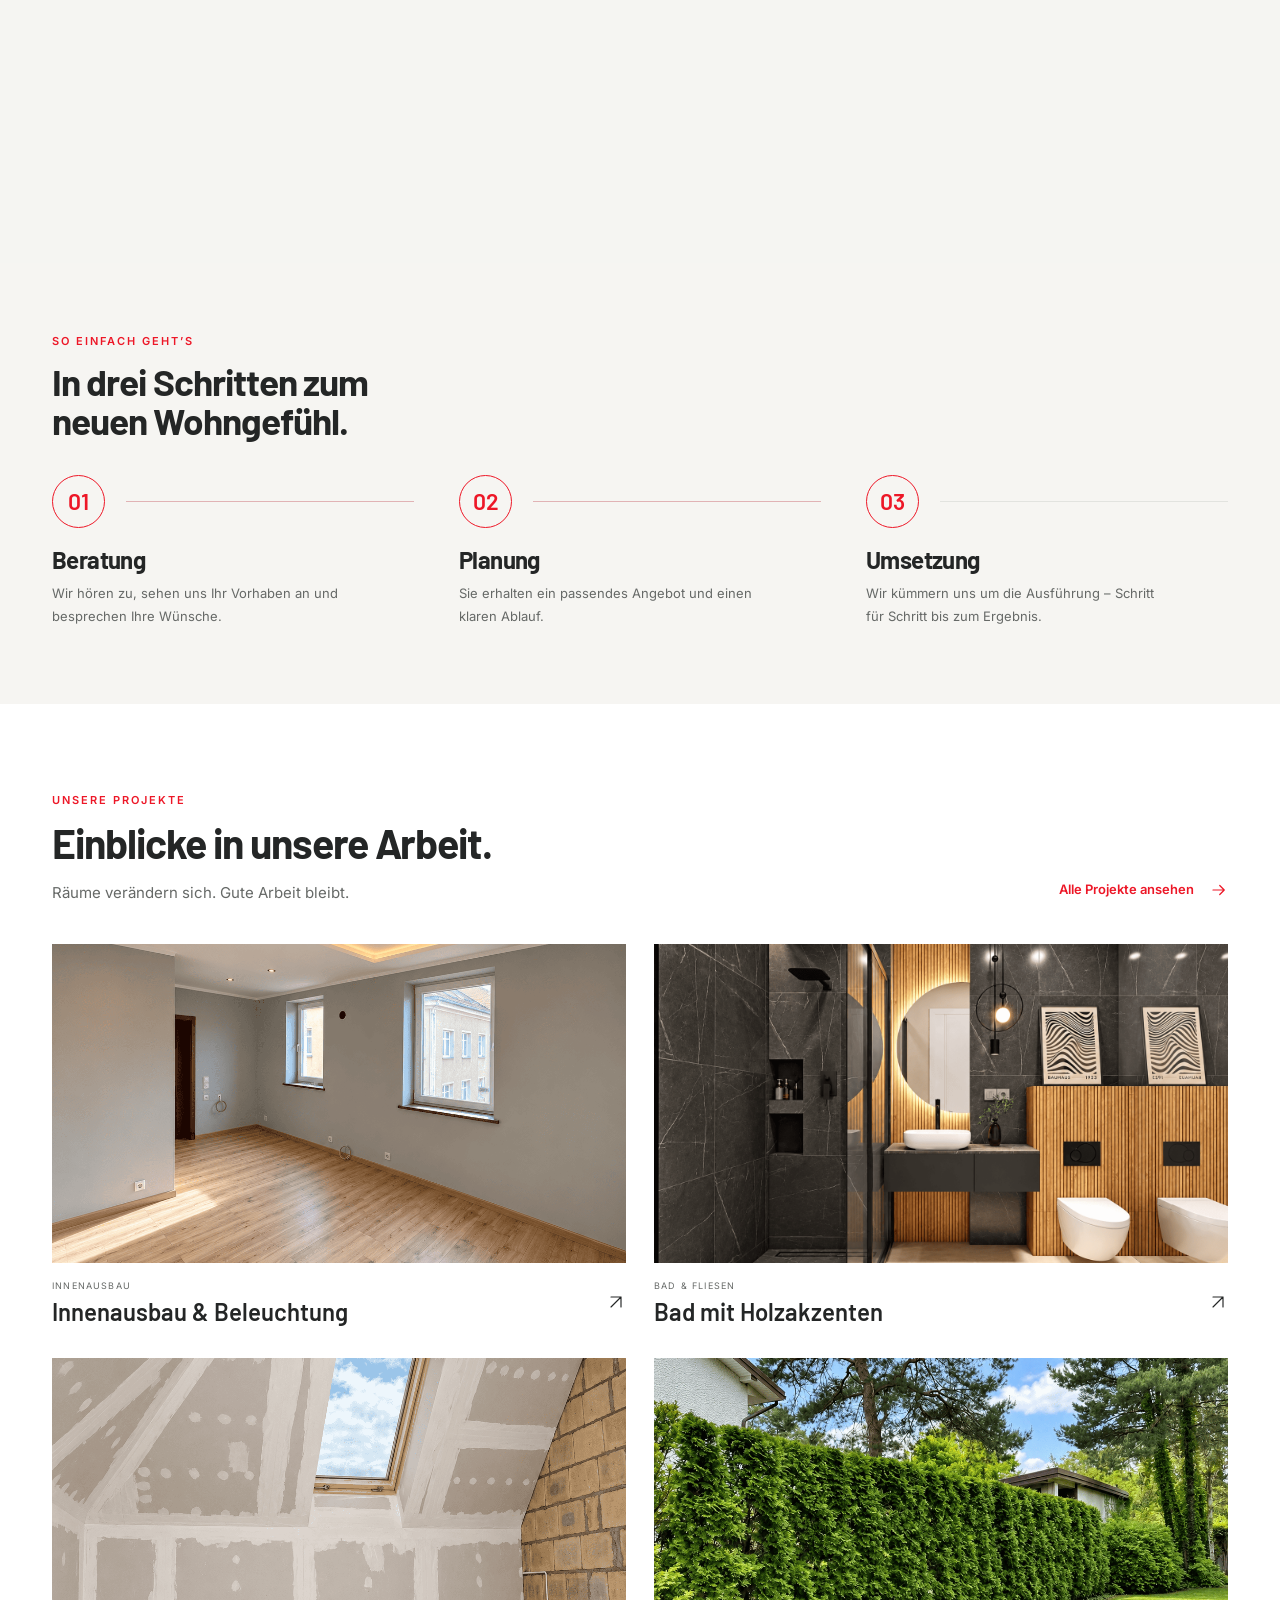
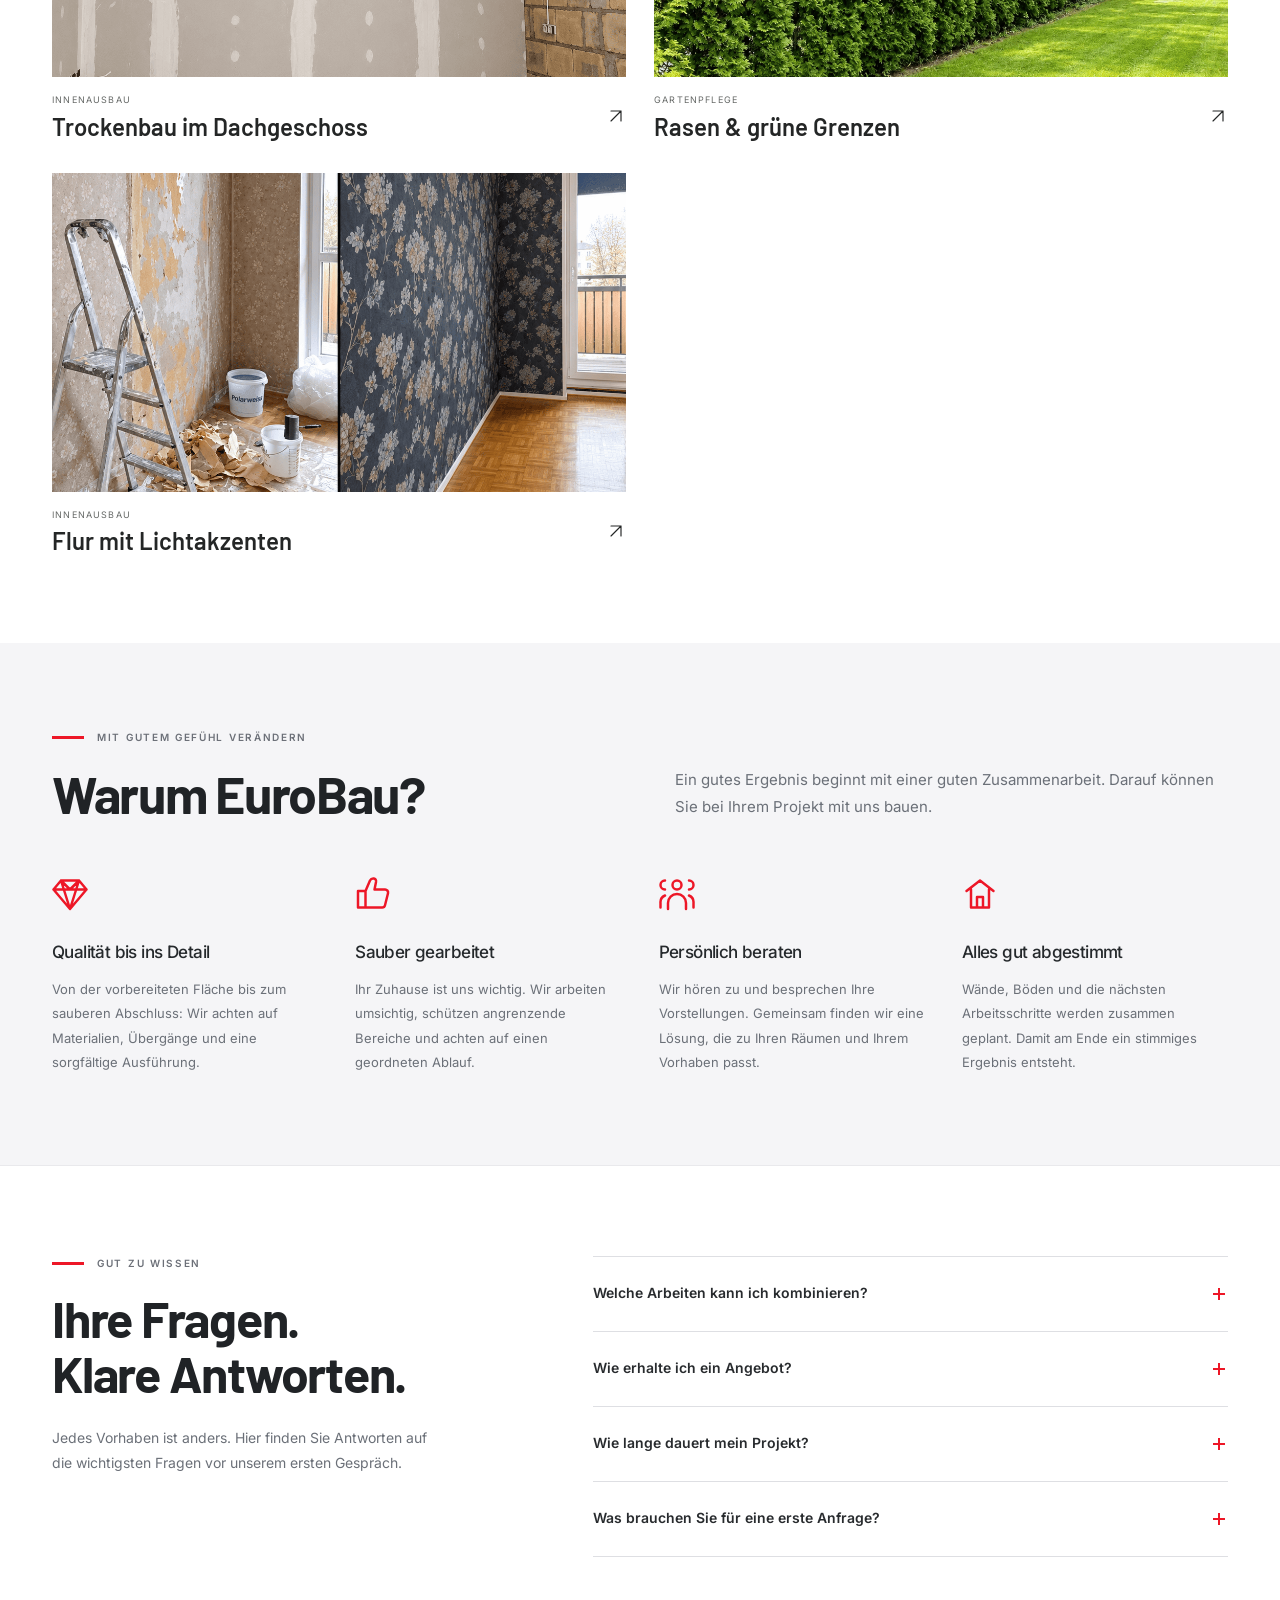
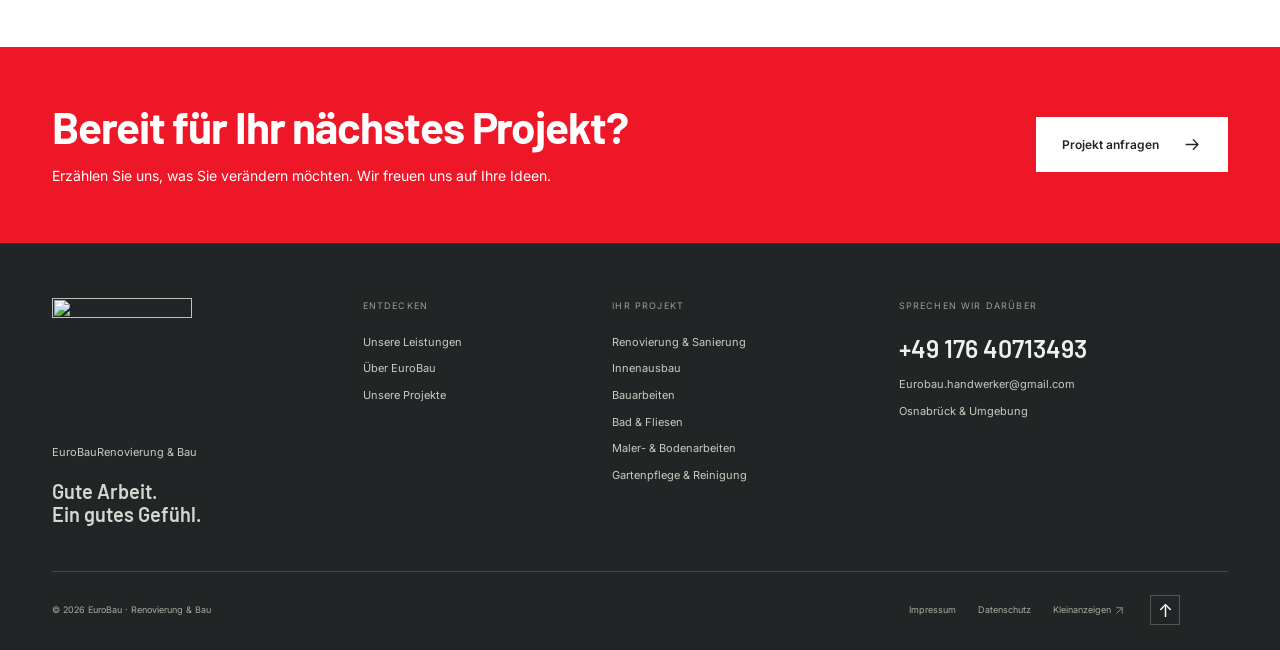
==== commit caa62550: "Add files via upload" ====
--- a/index.html
+++ b/index.html
@@ -1,15 +1,15 @@
-<!doctype html><html lang="de"><head><meta charset="utf-8"><meta name="viewport" content="width=device-width,initial-scale=1"><title>Renovierung &amp; Innenausbau in Osnabrück | EuroBud</title><meta name="description" content="EuroBud – Renovierung, Innenausbau und Bauarbeiten in Osnabrück und Umgebung. Entdecken Sie unsere Leistungen und sprechen Sie mit uns über Ihr Projekt."><meta name="theme-color" content="#ed1727"><meta name="robots" content="noindex,nofollow"><link rel="canonical" href="https://eurobud-renovierung.drym1.chatgpt.site/"><meta property="og:title" content="Renovierung &amp; Innenausbau in Osnabrück | EuroBud"><meta property="og:description" content="EuroBud – Renovierung, Innenausbau und Bauarbeiten in Osnabrück und Umgebung. Entdecken Sie unsere Leistungen und sprechen Sie mit uns über Ihr Projekt."><meta property="og:type" content="website"><meta property="og:locale" content="de_DE"><meta property="og:image" content="https://eurobud-renovierung.drym1.chatgpt.site/assets/projekte-neu/wohnen-essen.png"><link rel="icon" href="assets/eurobud-favicon.png" type="image/png"><link rel="preload" href="assets/barlow-700.ttf" as="font" type="font/ttf" crossorigin><link rel="stylesheet" href="assets/fonts.css"><link rel="stylesheet" href="assets/style.css"><link rel="stylesheet" href="assets/sections.css"><link rel="stylesheet" href="assets/motion.css"><script src="assets/app.js" defer></script><script src="assets/motion.js" defer></script><link rel="stylesheet" href="assets/hero.css"><script src="assets/hero.js" defer></script><link rel="stylesheet" href="assets/about-refined.css"><link rel="stylesheet" href="assets/fleet.css"></head><body id="top"><a class="skip-link" href="#inhalt">Zum Inhalt springen</a>
+<!doctype html><html lang="de"><head><meta charset="utf-8"><meta name="viewport" content="width=device-width,initial-scale=1"><title>Renovierung &amp; Innenausbau in Osnabrück | EuroBau</title><meta name="description" content="EuroBau – Renovierung, Innenausbau und Bauarbeiten in Osnabrück und Umgebung. Entdecken Sie unsere Leistungen und sprechen Sie mit uns über Ihr Projekt."><meta name="theme-color" content="#0076d5"><meta name="robots" content="noindex,nofollow"><link rel="canonical" href="https://eurobud-renovierung.drym1.chatgpt.site/"><meta property="og:title" content="Renovierung &amp; Innenausbau in Osnabrück | EuroBau"><meta property="og:description" content="EuroBau – Renovierung, Innenausbau und Bauarbeiten in Osnabrück und Umgebung. Entdecken Sie unsere Leistungen und sprechen Sie mit uns über Ihr Projekt."><meta property="og:type" content="website"><meta property="og:locale" content="de_DE"><meta property="og:image" content="https://eurobud-renovierung.drym1.chatgpt.site/assets/projekte-neu/wohnen-essen.png"><link rel="icon" href="assets/hausmeister-logo.png" type="image/png"><link rel="preload" href="assets/hausmeister-logo.png" as="image" type="image/png"><link rel="preload" href="assets/barlow-700.woff2" as="font" type="font/woff2" crossorigin><link rel="preload" href="assets/barlow-800.woff2" as="font" type="font/woff2" crossorigin><link rel="preload" href="assets/inter-500.woff2" as="font" type="font/woff2" crossorigin><link rel="preload" href="assets/inter-600.woff2" as="font" type="font/woff2" crossorigin><link rel="stylesheet" href="assets/fonts.css"><link rel="stylesheet" href="assets/style.css?v=20261025-project-gallery-mobile-fix"><link rel="stylesheet" href="assets/sections.css"><link rel="stylesheet" href="assets/motion.css"><script src="assets/app.js" defer></script><script src="assets/motion.js" defer></script><link rel="stylesheet" href="assets/hero.css"><script src="assets/hero.js" defer></script><link rel="stylesheet" href="assets/about-refined.css"><link rel="stylesheet" href="assets/fleet.css"></head><body id="top"><a class="skip-link" href="#inhalt">Zum Inhalt springen</a>
     <header class="header"><div class="container header-inner">
-    <a class="brand" href="index.html" aria-label="EuroBud – zur Startseite"><img src="assets/eurobud-logo.png" width="150" height="97" alt="EuroBud – Firma Remontowo-Budowlana"></a>
+    <a class="brand brand-signature" href="index.html" aria-label="EuroBau – zur Startseite"><img class="brand-logo" src="assets/hausmeister-logo.png" fetchpriority="high" decoding="sync" width="1254" height="1254" alt="" aria-hidden="true"><span class="brand-copy" aria-hidden="true"><span class="brand-name"><span class="brand-euro">Euro</span><span class="brand-bau">Bau</span></span><span class="brand-tagline">Renovierung &amp; Bau</span></span></a>
     <nav class="desktop-nav" aria-label="Hauptnavigation"><a href="index.html" aria-current="page">Startseite</a><a href="leistungen.html" >Leistungen</a><a href="ueber-uns.html" >Über uns</a><a href="projekte.html" >Projekte</a><a href="kontakt.html" >Kontakt</a></nav>
     <a class="button header-cta" href="kontakt.html">Angebot anfragen<svg class="icon " viewBox="0 0 24 24" fill="none" stroke="currentColor" stroke-width="1.65" stroke-linecap="round" stroke-linejoin="round" aria-hidden="true"><path d="M4 12h15m-6-6 6 6-6 6"/></svg></a>
     <button class="menu-toggle" type="button" aria-expanded="false" aria-controls="mobile-nav" aria-label="Menü öffnen"><span></span><span></span></button>
     </div><nav id="mobile-nav" class="mobile-nav" aria-label="Mobile Navigation" hidden><div class="container"><a href="index.html" aria-current="page">Startseite</a><a href="leistungen.html" >Leistungen</a><a href="ueber-uns.html" >Über uns</a><a href="projekte.html" >Projekte</a><a href="kontakt.html" >Kontakt</a><a class="button " href="kontakt.html">Projekt besprechen<svg class="icon " viewBox="0 0 24 24" fill="none" stroke="currentColor" stroke-width="1.65" stroke-linecap="round" stroke-linejoin="round" aria-hidden="true"><path d="M4 12h15m-6-6 6 6-6 6"/></svg></a>
-    <a class="mobile-phone" href="tel:+4917640713493"><svg class="icon " viewBox="0 0 24 24" fill="none" stroke="currentColor" stroke-width="1.65" stroke-linecap="round" stroke-linejoin="round" aria-hidden="true"><path d="m8 3 3 5-3 3c1.4 2.9 2.8 4.3 5.8 5.8l3-3 4.2 3c.8.6.9 1.4.5 2.3-1.6 3.6-6.6 3.2-11.7-.3C4.5 15.2 1 8.8 3.7 4.1 4.5 2.6 6.8 2.2 8 3Z"/></svg>+49 176 40713493</a></div></nav></header><main id="inhalt"><section class="hero-slider" aria-label="EuroBud – Unsere Leistungen" aria-roledescription="Karussell" data-hero-slider>
-        <h1 class="sr-only">EuroBud – Renovierung, Badgestaltung und Innenausbau in Osnabrück</h1>
+    <a class="mobile-phone" href="tel:+4917640713493"><svg class="icon " viewBox="0 0 24 24" fill="none" stroke="currentColor" stroke-width="1.65" stroke-linecap="round" stroke-linejoin="round" aria-hidden="true"><path d="m8 3 3 5-3 3c1.4 2.9 2.8 4.3 5.8 5.8l3-3 4.2 3c.8.6.9 1.4.5 2.3-1.6 3.6-6.6 3.2-11.7-.3C4.5 15.2 1 8.8 3.7 4.1 4.5 2.6 6.8 2.2 8 3Z"/></svg>+49 176 40713493</a></div></nav></header><main id="inhalt"><section class="hero-slider" aria-label="EuroBau – Unsere Leistungen" aria-roledescription="Karussell" data-hero-slider>
+        <h1 class="sr-only">EuroBau – Renovierung, Badgestaltung und Innenausbau in Osnabrück</h1>
         <article class="hero-slide is-active" id="hero-slide-1" role="group" aria-roledescription="Folie" aria-label="1 von 3: Aus Räumen wird Zuhause" aria-hidden="false">
           <img class="hero-slide-image" src="assets/hero-wohnung.jpg" alt="Heller renovierter Wohnraum mit Holzboden, offener Doppeltür und großen Fenstern" width="1989" height="791" fetchpriority="high" decoding="async">
-          <div class="container hero-slide-inner"><div class="hero-slide-copy"><p class="hero-slide-kicker">EuroBud · Renovierung &amp; Bau</p><h2 class="hero-slide-title">Aus Räumen<br><span>wird Zuhause.</span></h2><p class="hero-slide-description">Renovierung, Innenausbau und Bauarbeiten – sorgfältig geplant und sauber umgesetzt.</p><a class="button" href="kontakt.html">Projekt besprechen<svg class="icon" viewBox="0 0 24 24" fill="none" stroke="currentColor" stroke-width="1.65" stroke-linecap="round" stroke-linejoin="round" aria-hidden="true"><path d="M4 12h15m-6-6 6 6-6 6"/></svg></a><p class="hero-slide-note"><svg class="icon" viewBox="0 0 24 24" fill="none" stroke="currentColor" stroke-width="1.65" stroke-linecap="round" stroke-linejoin="round" aria-hidden="true"><path d="m5 12 4 4L19 6"/></svg><span>Sorgfältig geplant. Sauber umgesetzt.</span></p></div></div>
+          <div class="container hero-slide-inner"><div class="hero-slide-copy"><p class="hero-slide-kicker">EuroBau · Renovierung &amp; Bau</p><h2 class="hero-slide-title">Aus Räumen<br><span>wird Zuhause.</span></h2><p class="hero-slide-description">Renovierung, Innenausbau und Bauarbeiten – sorgfältig geplant und sauber umgesetzt.</p><a class="button" href="kontakt.html">Projekt besprechen<svg class="icon" viewBox="0 0 24 24" fill="none" stroke="currentColor" stroke-width="1.65" stroke-linecap="round" stroke-linejoin="round" aria-hidden="true"><path d="M4 12h15m-6-6 6 6-6 6"/></svg></a><p class="hero-slide-note"><svg class="icon" viewBox="0 0 24 24" fill="none" stroke="currentColor" stroke-width="1.65" stroke-linecap="round" stroke-linejoin="round" aria-hidden="true"><path d="m5 12 4 4L19 6"/></svg><span>Sorgfältig geplant. Sauber umgesetzt.</span></p></div></div>
         </article><article class="hero-slide" id="hero-slide-2" role="group" aria-roledescription="Folie" aria-label="2 von 3: Bad & Fliesen" aria-hidden="true" inert>
           <img class="hero-slide-image" src="assets/hero-2-exklusiv.jpg" alt="Helles modernes Badezimmer mit Badewanne, Waschtisch und großformatigen Fliesen" width="1600" height="1067" loading="eager" fetchpriority="low" decoding="async">
           <div class="container hero-slide-inner"><div class="hero-slide-copy"><p class="hero-slide-kicker">Bad & Fliesen</p><h2 class="hero-slide-title">IHR BAD.<br><span>NEU GEDACHT.</span></h2><p class="hero-slide-description">Stimmige Materialien, klare Linien und ein Blick fürs Detail. Wir gestalten mit Ihnen ein Bad, in dem Sie sich wohlfühlen.</p><a class="button " href="kontakt.html?leistung=bad-fliesen">Ihr Bad planen<svg class="icon " viewBox="0 0 24 24" fill="none" stroke="currentColor" stroke-width="1.65" stroke-linecap="round" stroke-linejoin="round" aria-hidden="true"><path d="M4 12h15m-6-6 6 6-6 6"/></svg></a><p class="hero-slide-note"><svg class="icon " viewBox="0 0 24 24" fill="none" stroke="currentColor" stroke-width="1.65" stroke-linecap="round" stroke-linejoin="round" aria-hidden="true"><path d="m5 12 4 4L19 6"/></svg><span>Von der ersten Fliese bis zur letzten Fuge.</span></p></div></div>
@@ -26,12 +26,12 @@
           </div></div>
         </div><p class="sr-only" data-hero-status role="status" aria-live="polite" aria-atomic="true"></p>
       </section>
-<section class="trust-strip" aria-label="Was EuroBud auszeichnet"><div class="container trust-grid"><div class="trust-item"><svg class="icon " viewBox="0 0 24 24" fill="none" stroke="currentColor" stroke-width="1.65" stroke-linecap="round" stroke-linejoin="round" aria-hidden="true"><path d="m12 2 8 3v6c0 5-4 8-8 11-4-3-8-6-8-11V5Z"/><path d="m8 11 3 3 5-6"/></svg><div><p class="trust-title">Zuverlässig</p><p class="trust-text">Sorgfalt bei jedem Schritt</p></div></div><div class="trust-item"><svg class="icon " viewBox="0 0 24 24" fill="none" stroke="currentColor" stroke-width="1.65" stroke-linecap="round" stroke-linejoin="round" aria-hidden="true"><circle cx="12" cy="6" r="3"/><path d="M6 22v-4a6 6 0 0 1 12 0v4M4 3a3 3 0 0 0 0 6M20 3a3 3 0 0 1 0 6M4 13a5 5 0 0 0-3 5v3M20 13a5 5 0 0 1 3 5v3"/></svg><div><p class="trust-title">Individuelle Lösungen</p><p class="trust-text">Passend zu Ihren Wünschen</p></div></div><div class="trust-item"><svg class="icon " viewBox="0 0 24 24" fill="none" stroke="currentColor" stroke-width="1.65" stroke-linecap="round" stroke-linejoin="round" aria-hidden="true"><path d="m3 10 9-7 9 7M6 9v12h12V9M10 21v-7h4v7"/></svg><div><p class="trust-title">Drinnen & draußen</p><p class="trust-text">Räume und Außenbereiche</p></div></div><div class="trust-item"><svg class="icon " viewBox="0 0 24 24" fill="none" stroke="currentColor" stroke-width="1.65" stroke-linecap="round" stroke-linejoin="round" aria-hidden="true"><rect x="3" y="5" width="18" height="16" rx="1"/><path d="M7 2v6M17 2v6M3 11h18M7 15h2M15 15h2M7 18h2M11 18h2"/></svg><div><p class="trust-title">Gut abgestimmt</p><p class="trust-text">Klare Planung und Absprachen</p></div></div></div></section>
-<section class="section" id="leistungen"><div class="container"><div class="section-heading"><div><p class="eyebrow">Unsere Leistungen</p><h2>Gute Arbeit. Bis ins Detail.</h2><p class="section-intro">Vom ersten Handgriff bis zum letzten Feinschliff.</p></div><a class="text-link" href="leistungen.html">Alle Leistungen<svg class="icon " viewBox="0 0 24 24" fill="none" stroke="currentColor" stroke-width="1.65" stroke-linecap="round" stroke-linejoin="round" aria-hidden="true"><path d="M4 12h15m-6-6 6 6-6 6"/></svg></a></div><div class="service-grid"><a class="service-card" href="renovierung.html" data-reveal><div class="image-frame"><img src="assets/projekte-neu/renovierung.png" width="960" height="700" loading="lazy" alt="Wände während der Renovierung eines Wohnraums"><span class="image-arrow"><svg class="icon " viewBox="0 0 24 24" fill="none" stroke="currentColor" stroke-width="1.65" stroke-linecap="round" stroke-linejoin="round" aria-hidden="true"><path d="M6 18 18 6M6 6h12v12"/></svg></span></div><p class="card-index">01 / Räume erneuern</p><h3>Renovierung & Sanierung</h3><p>Neue Qualität für bestehende Räume.</p><span class="text-link">Mehr erfahren <svg class="icon " viewBox="0 0 24 24" fill="none" stroke="currentColor" stroke-width="1.65" stroke-linecap="round" stroke-linejoin="round" aria-hidden="true"><path d="M4 12h15m-6-6 6 6-6 6"/></svg></span></a><a class="service-card" href="innenausbau.html" data-reveal><div class="image-frame"><img src="assets/projekte-neu/wohnraum.png" width="960" height="700" loading="lazy" alt="Fertig ausgebauter Wohnraum mit Holzboden und indirekter Beleuchtung"><span class="image-arrow"><svg class="icon " viewBox="0 0 24 24" fill="none" stroke="currentColor" stroke-width="1.65" stroke-linecap="round" stroke-linejoin="round" aria-hidden="true"><path d="M6 18 18 6M6 6h12v12"/></svg></span></div><p class="card-index">02 / Räume gestalten</p><h3>Innenausbau</h3><p>Durchdachte Lösungen für Ihr Zuhause.</p><span class="text-link">Mehr erfahren <svg class="icon " viewBox="0 0 24 24" fill="none" stroke="currentColor" stroke-width="1.65" stroke-linecap="round" stroke-linejoin="round" aria-hidden="true"><path d="M4 12h15m-6-6 6 6-6 6"/></svg></span></a><a class="service-card" href="bauarbeiten.html" data-reveal><div class="image-frame"><img src="assets/projekte-neu/deckenbau.png" width="960" height="700" loading="lazy" alt="Unterkonstruktion einer Decke während der Bauarbeiten"><span class="image-arrow"><svg class="icon " viewBox="0 0 24 24" fill="none" stroke="currentColor" stroke-width="1.65" stroke-linecap="round" stroke-linejoin="round" aria-hidden="true"><path d="M6 18 18 6M6 6h12v12"/></svg></span></div><p class="card-index">03 / Substanz schaffen</p><h3>Bauarbeiten</h3><p>Solide umgesetzt – innen und außen.</p><span class="text-link">Mehr erfahren <svg class="icon " viewBox="0 0 24 24" fill="none" stroke="currentColor" stroke-width="1.65" stroke-linecap="round" stroke-linejoin="round" aria-hidden="true"><path d="M4 12h15m-6-6 6 6-6 6"/></svg></span></a><a class="service-card" href="bad-fliesen.html" data-reveal><div class="image-frame"><img src="assets/projekte-neu/bad-holz.png" width="960" height="700" loading="lazy" alt="Badezimmer mit dunklen Fliesen, Holzdetails und beleuchtetem Spiegel"><span class="image-arrow"><svg class="icon " viewBox="0 0 24 24" fill="none" stroke="currentColor" stroke-width="1.65" stroke-linecap="round" stroke-linejoin="round" aria-hidden="true"><path d="M6 18 18 6M6 6h12v12"/></svg></span></div><p class="card-index">04 / Oberflächen veredeln</p><h3>Bad & Fliesen</h3><p>Klare Linien. Sorgfältige Details.</p><span class="text-link">Mehr erfahren <svg class="icon " viewBox="0 0 24 24" fill="none" stroke="currentColor" stroke-width="1.65" stroke-linecap="round" stroke-linejoin="round" aria-hidden="true"><path d="M4 12h15m-6-6 6 6-6 6"/></svg></span></a><a class="service-card" href="maler-boden.html" data-reveal><div class="image-frame"><img src="assets/projekte-neu/waende-vergleich.png" width="960" height="700" loading="lazy" alt="Vorher-Nachher-Ansicht frisch gestalteter Wände und neuer Raumwirkung"><span class="image-arrow"><svg class="icon " viewBox="0 0 24 24" fill="none" stroke="currentColor" stroke-width="1.65" stroke-linecap="round" stroke-linejoin="round" aria-hidden="true"><path d="M6 18 18 6M6 6h12v12"/></svg></span></div><p class="card-index">05 / Wohngefühl verändern</p><h3>Maler- & Bodenarbeiten</h3><p>Frische Wände. Ein neuer Auftritt.</p><span class="text-link">Mehr erfahren <svg class="icon " viewBox="0 0 24 24" fill="none" stroke="currentColor" stroke-width="1.65" stroke-linecap="round" stroke-linejoin="round" aria-hidden="true"><path d="M4 12h15m-6-6 6 6-6 6"/></svg></span></a><a class="service-card" href="gartenpflege.html" data-reveal><div class="image-frame"><img src="assets/projekte-neu/garten-rasen.png" width="960" height="700" loading="lazy" alt="Gepflegte Rasenfläche und Hecke aus dem EuroBud-Profil"><span class="image-arrow"><svg class="icon " viewBox="0 0 24 24" fill="none" stroke="currentColor" stroke-width="1.65" stroke-linecap="round" stroke-linejoin="round" aria-hidden="true"><path d="M6 18 18 6M6 6h12v12"/></svg></span></div><p class="card-index">06 / Außenbereiche pflegen</p><h3>Gartenpflege & Reinigung</h3><p>Auch draußen in guten Händen.</p><span class="text-link">Mehr erfahren <svg class="icon " viewBox="0 0 24 24" fill="none" stroke="currentColor" stroke-width="1.65" stroke-linecap="round" stroke-linejoin="round" aria-hidden="true"><path d="M4 12h15m-6-6 6 6-6 6"/></svg></span></a></div></div></section>
+<section class="trust-strip" aria-label="Was EuroBau auszeichnet"><div class="container trust-grid"><div class="trust-item"><svg class="icon " viewBox="0 0 24 24" fill="none" stroke="currentColor" stroke-width="1.65" stroke-linecap="round" stroke-linejoin="round" aria-hidden="true"><path d="m12 2 8 3v6c0 5-4 8-8 11-4-3-8-6-8-11V5Z"/><path d="m8 11 3 3 5-6"/></svg><div><p class="trust-title">Zuverlässig</p><p class="trust-text">Sorgfalt bei jedem Schritt</p></div></div><div class="trust-item"><svg class="icon " viewBox="0 0 24 24" fill="none" stroke="currentColor" stroke-width="1.65" stroke-linecap="round" stroke-linejoin="round" aria-hidden="true"><circle cx="12" cy="6" r="3"/><path d="M6 22v-4a6 6 0 0 1 12 0v4M4 3a3 3 0 0 0 0 6M20 3a3 3 0 0 1 0 6M4 13a5 5 0 0 0-3 5v3M20 13a5 5 0 0 1 3 5v3"/></svg><div><p class="trust-title">Individuelle Lösungen</p><p class="trust-text">Passend zu Ihren Wünschen</p></div></div><div class="trust-item"><svg class="icon " viewBox="0 0 24 24" fill="none" stroke="currentColor" stroke-width="1.65" stroke-linecap="round" stroke-linejoin="round" aria-hidden="true"><path d="m3 10 9-7 9 7M6 9v12h12V9M10 21v-7h4v7"/></svg><div><p class="trust-title">Drinnen & draußen</p><p class="trust-text">Räume und Außenbereiche</p></div></div><div class="trust-item"><svg class="icon " viewBox="0 0 24 24" fill="none" stroke="currentColor" stroke-width="1.65" stroke-linecap="round" stroke-linejoin="round" aria-hidden="true"><rect x="3" y="5" width="18" height="16" rx="1"/><path d="M7 2v6M17 2v6M3 11h18M7 15h2M15 15h2M7 18h2M11 18h2"/></svg><div><p class="trust-title">Gut abgestimmt</p><p class="trust-text">Klare Planung und Absprachen</p></div></div></div></section>
+<section class="section" id="leistungen"><div class="container"><div class="section-heading"><div><p class="eyebrow">Unsere Leistungen</p><h2>Gute Arbeit. Bis ins Detail.</h2><p class="section-intro">Vom ersten Handgriff bis zum letzten Feinschliff.</p></div><a class="text-link" href="leistungen.html">Alle Leistungen<svg class="icon " viewBox="0 0 24 24" fill="none" stroke="currentColor" stroke-width="1.65" stroke-linecap="round" stroke-linejoin="round" aria-hidden="true"><path d="M4 12h15m-6-6 6 6-6 6"/></svg></a></div><div class="service-grid"><a class="service-card" href="renovierung.html" data-reveal><div class="image-frame"><img src="assets/projekte-neu/renovierung.png" width="960" height="700" loading="lazy" alt="Wände während der Renovierung eines Wohnraums"><span class="image-arrow"><svg class="icon " viewBox="0 0 24 24" fill="none" stroke="currentColor" stroke-width="1.65" stroke-linecap="round" stroke-linejoin="round" aria-hidden="true"><path d="M6 18 18 6M6 6h12v12"/></svg></span></div><p class="card-index">01 / Räume erneuern</p><h3>Renovierung & Sanierung</h3><p>Neue Qualität für bestehende Räume.</p><span class="text-link">Mehr erfahren <svg class="icon " viewBox="0 0 24 24" fill="none" stroke="currentColor" stroke-width="1.65" stroke-linecap="round" stroke-linejoin="round" aria-hidden="true"><path d="M4 12h15m-6-6 6 6-6 6"/></svg></span></a><a class="service-card" href="innenausbau.html" data-reveal><div class="image-frame"><img src="assets/projekte-neu/wohnraum.png" width="960" height="700" loading="lazy" alt="Fertig ausgebauter Wohnraum mit Holzboden und indirekter Beleuchtung"><span class="image-arrow"><svg class="icon " viewBox="0 0 24 24" fill="none" stroke="currentColor" stroke-width="1.65" stroke-linecap="round" stroke-linejoin="round" aria-hidden="true"><path d="M6 18 18 6M6 6h12v12"/></svg></span></div><p class="card-index">02 / Räume gestalten</p><h3>Innenausbau</h3><p>Durchdachte Lösungen für Ihr Zuhause.</p><span class="text-link">Mehr erfahren <svg class="icon " viewBox="0 0 24 24" fill="none" stroke="currentColor" stroke-width="1.65" stroke-linecap="round" stroke-linejoin="round" aria-hidden="true"><path d="M4 12h15m-6-6 6 6-6 6"/></svg></span></a><a class="service-card" href="bauarbeiten.html" data-reveal><div class="image-frame"><img src="assets/projekte-neu/deckenbau.png" width="960" height="700" loading="lazy" alt="Unterkonstruktion einer Decke während der Bauarbeiten"><span class="image-arrow"><svg class="icon " viewBox="0 0 24 24" fill="none" stroke="currentColor" stroke-width="1.65" stroke-linecap="round" stroke-linejoin="round" aria-hidden="true"><path d="M6 18 18 6M6 6h12v12"/></svg></span></div><p class="card-index">03 / Substanz schaffen</p><h3>Bauarbeiten</h3><p>Solide umgesetzt – innen und außen.</p><span class="text-link">Mehr erfahren <svg class="icon " viewBox="0 0 24 24" fill="none" stroke="currentColor" stroke-width="1.65" stroke-linecap="round" stroke-linejoin="round" aria-hidden="true"><path d="M4 12h15m-6-6 6 6-6 6"/></svg></span></a><a class="service-card" href="bad-fliesen.html" data-reveal><div class="image-frame"><img src="assets/projekte-neu/bad-holz.png" width="960" height="700" loading="lazy" alt="Badezimmer mit dunklen Fliesen, Holzdetails und beleuchtetem Spiegel"><span class="image-arrow"><svg class="icon " viewBox="0 0 24 24" fill="none" stroke="currentColor" stroke-width="1.65" stroke-linecap="round" stroke-linejoin="round" aria-hidden="true"><path d="M6 18 18 6M6 6h12v12"/></svg></span></div><p class="card-index">04 / Oberflächen veredeln</p><h3>Bad & Fliesen</h3><p>Klare Linien. Sorgfältige Details.</p><span class="text-link">Mehr erfahren <svg class="icon " viewBox="0 0 24 24" fill="none" stroke="currentColor" stroke-width="1.65" stroke-linecap="round" stroke-linejoin="round" aria-hidden="true"><path d="M4 12h15m-6-6 6 6-6 6"/></svg></span></a><a class="service-card" href="maler-boden.html" data-reveal><div class="image-frame"><img src="assets/projekte-neu/waende-vergleich.png" width="960" height="700" loading="lazy" alt="Vorher-Nachher-Ansicht frisch gestalteter Wände und neuer Raumwirkung"><span class="image-arrow"><svg class="icon " viewBox="0 0 24 24" fill="none" stroke="currentColor" stroke-width="1.65" stroke-linecap="round" stroke-linejoin="round" aria-hidden="true"><path d="M6 18 18 6M6 6h12v12"/></svg></span></div><p class="card-index">05 / Wohngefühl verändern</p><h3>Maler- & Bodenarbeiten</h3><p>Frische Wände. Ein neuer Auftritt.</p><span class="text-link">Mehr erfahren <svg class="icon " viewBox="0 0 24 24" fill="none" stroke="currentColor" stroke-width="1.65" stroke-linecap="round" stroke-linejoin="round" aria-hidden="true"><path d="M4 12h15m-6-6 6 6-6 6"/></svg></span></a><a class="service-card" href="gartenpflege.html" data-reveal><div class="image-frame"><img src="assets/projekte-neu/garten-rasen.png" width="960" height="700" loading="lazy" alt="Gepflegte Rasenfläche und Hecke aus dem EuroBau-Profil"><span class="image-arrow"><svg class="icon " viewBox="0 0 24 24" fill="none" stroke="currentColor" stroke-width="1.65" stroke-linecap="round" stroke-linejoin="round" aria-hidden="true"><path d="M6 18 18 6M6 6h12v12"/></svg></span></div><p class="card-index">06 / Außenbereiche pflegen</p><h3>Gartenpflege & Reinigung</h3><p>Auch draußen in guten Händen.</p><span class="text-link">Mehr erfahren <svg class="icon " viewBox="0 0 24 24" fill="none" stroke="currentColor" stroke-width="1.65" stroke-linecap="round" stroke-linejoin="round" aria-hidden="true"><path d="M4 12h15m-6-6 6 6-6 6"/></svg></span></a></div></div></section>
 <section class="about-section" aria-labelledby="about-eurobud-heading">
   <div class="container about-grid about-grid-refined">
-    <div class="about-copy" data-reveal=""><p class="eyebrow">Das ist EuroBud</p><h2 id="about-eurobud-heading">Ihr Vorhaben.<br/>Unser Handwerk.</h2><span class="about-heading-rule" aria-hidden="true"></span><p>Wir begleiten Ihr Projekt mit klarer Abstimmung, einem Blick fürs Detail und Lösungen, die zu Ihren Wünschen passen.</p><ul class="check-list"><li><svg aria-hidden="true" class="icon" fill="none" stroke="currentColor" stroke-linecap="round" stroke-linejoin="round" stroke-width="1.65" viewbox="0 0 24 24"><path d="m5 12 4 4L19 6"></path></svg>Ein persönlicher Ansprechpartner</li><li><svg aria-hidden="true" class="icon" fill="none" stroke="currentColor" stroke-linecap="round" stroke-linejoin="round" stroke-width="1.65" viewbox="0 0 24 24"><path d="m5 12 4 4L19 6"></path></svg>Individuelle Lösungen</li><li><svg aria-hidden="true" class="icon" fill="none" stroke="currentColor" stroke-linecap="round" stroke-linejoin="round" stroke-width="1.65" viewbox="0 0 24 24"><path d="m5 12 4 4L19 6"></path></svg>Klare Kommunikation</li></ul><a class="button button-outline" href="ueber-uns.html">Lernen Sie uns kennen<svg aria-hidden="true" class="icon" fill="none" stroke="currentColor" stroke-linecap="round" stroke-linejoin="round" stroke-width="1.65" viewbox="0 0 24 24"><path d="M4 12h15m-6-6 6 6-6 6"></path></svg></a></div>
-    <div class="about-process-panel about-process-panel-refined" data-reveal aria-label="So läuft Ihr Projekt bei EuroBud ab">
+    <div class="about-copy" data-reveal=""><p class="eyebrow">Das ist EuroBau</p><h2 id="about-eurobud-heading">Ihr Vorhaben.<br/>Unser Handwerk.</h2><span class="about-heading-rule" aria-hidden="true"></span><p>Wir begleiten Ihr Projekt mit klarer Abstimmung, einem Blick fürs Detail und Lösungen, die zu Ihren Wünschen passen.</p><ul class="check-list"><li><svg aria-hidden="true" class="icon" fill="none" stroke="currentColor" stroke-linecap="round" stroke-linejoin="round" stroke-width="1.65" viewbox="0 0 24 24"><path d="m5 12 4 4L19 6"></path></svg>Ein persönlicher Ansprechpartner</li><li><svg aria-hidden="true" class="icon" fill="none" stroke="currentColor" stroke-linecap="round" stroke-linejoin="round" stroke-width="1.65" viewbox="0 0 24 24"><path d="m5 12 4 4L19 6"></path></svg>Individuelle Lösungen</li><li><svg aria-hidden="true" class="icon" fill="none" stroke="currentColor" stroke-linecap="round" stroke-linejoin="round" stroke-width="1.65" viewbox="0 0 24 24"><path d="m5 12 4 4L19 6"></path></svg>Klare Kommunikation</li></ul><a class="button button-outline" href="ueber-uns.html">Lernen Sie uns kennen<svg aria-hidden="true" class="icon" fill="none" stroke="currentColor" stroke-linecap="round" stroke-linejoin="round" stroke-width="1.65" viewbox="0 0 24 24"><path d="M4 12h15m-6-6 6 6-6 6"></path></svg></a></div>
+    <div class="about-process-panel about-process-panel-refined" data-reveal aria-label="So läuft Ihr Projekt bei EuroBau ab">
       <div class="about-process-intro"><p class="about-process-eyebrow">So arbeiten wir</p><h3>Von der Idee zum Ergebnis.</h3></div>
       <div class="about-process-steps"><div class="about-process-item"><div class="about-process-number">01</div><div class="about-process-content"><h3>Kennenlernen &amp; verstehen</h3><p>Sie erzählen uns von Ihren Räumen, Ihren Wünschen und dem gewünschten Zeitraum.</p></div></div><div class="about-process-item"><div class="about-process-number">02</div><div class="about-process-content"><h3>Planen &amp; abstimmen</h3><p>Wir klären die Arbeiten, Materialien und den Ablauf. So wissen Sie, was zu Ihrem Projekt gehört.</p></div></div><div class="about-process-item"><div class="about-process-number">03</div><div class="about-process-content"><h3>Umsetzen &amp; übergeben</h3><p>Die vereinbarten Arbeiten werden Schritt für Schritt umgesetzt und zum Abschluss gemeinsam angesehen.</p></div></div></div>
     </div>
@@ -41,18 +41,18 @@
   <div class="container">
     <div class="fleet-heading">
       <div data-reveal><p class="eyebrow">Unsere Einsatzfahrzeuge</p><h2 id="fleet-heading">Für Sie unterwegs.<br><span>Gut ausgestattet.</span></h2></div>
-      <div class="fleet-description" data-reveal><p>Mit unseren zwei Ford Transit sind wir für Renovierungs- und Ausbauprojekte unterwegs – und kommen direkt zu Ihnen vor Ort.</p><a class="text-link" href="ueber-uns.html">Mehr über uns <svg class="icon" viewBox="0 0 24 24" fill="none" stroke="currentColor" stroke-width="1.65" stroke-linecap="round" stroke-linejoin="round" aria-hidden="true"><path d="M4 12h15m-6-6 6 6-6 6"/></svg></a></div>
+      <div class="fleet-description" data-reveal><p>Mit unseren gut ausgestatteten Fahrzeugen und professionellen Werkzeugen sind wir bestens auf Renovierungs-, Ausbau- und Bauprojekte vorbereitet – und kommen direkt zu Ihnen vor Ort.</p><a class="text-link" href="ueber-uns.html">Mehr über uns <svg class="icon" viewBox="0 0 24 24" fill="none" stroke="currentColor" stroke-width="1.65" stroke-linecap="round" stroke-linejoin="round" aria-hidden="true"><path d="M4 12h15m-6-6 6 6-6 6"/></svg></a></div>
     </div>
     <figure class="fleet-figure" data-reveal>
-      <img src="assets/ford-transit-einsatzfahrzeuge.webp" width="2094" height="751" loading="lazy" decoding="async" alt="Zwei weiße Ford Transit Transporter mit blauer EURO BAU Beschriftung, nebeneinander geparkt">
+      <img src="assets/eurobau-einsatzfahrzeuge.webp" width="2094" height="751" loading="lazy" decoding="async" alt="EuroBau-Einsatzfahrzeuge mit Firmenbeschriftung vor Ort">
       <figcaption class="fleet-figcaption"><strong>Unterwegs für Ihr nächstes Projekt</strong></figcaption>
     </figure>
   </div>
 </section>
 <section class="section process-section"><div class="container"><div class="section-heading"><div><p class="eyebrow">So einfach geht’s</p><h2>In drei Schritten zum<br class="desktop-br"> neuen Wohngefühl.</h2></div></div><div class="process-grid"><div class="process-step" data-reveal><div class="step-top"><span>01</span><i></i></div><h3>Beratung</h3><p>Wir hören zu, sehen uns Ihr Vorhaben an und besprechen Ihre Wünsche.</p></div><div class="process-step" data-reveal><div class="step-top"><span>02</span><i></i></div><h3>Planung</h3><p>Sie erhalten ein passendes Angebot und einen klaren Ablauf.</p></div><div class="process-step" data-reveal><div class="step-top"><span>03</span><i></i></div><h3>Umsetzung</h3><p>Wir kümmern uns um die Ausführung – Schritt für Schritt bis zum Ergebnis.</p></div></div></div></section>
-<section class="section projects-section"><div class="container"><div class="section-heading"><div><p class="eyebrow">Unsere Projekte</p><h2>Einblicke in unsere Arbeit.</h2><p class="section-intro">Räume verändern sich. Gute Arbeit bleibt.</p></div><a class="text-link" href="projekte.html">Alle Projekte ansehen<svg class="icon " viewBox="0 0 24 24" fill="none" stroke="currentColor" stroke-width="1.65" stroke-linecap="round" stroke-linejoin="round" aria-hidden="true"><path d="M4 12h15m-6-6 6 6-6 6"/></svg></a></div><div class="project-grid "><button class="project-card " type="button" data-category="Bad & Fliesen" data-gallery="bad" data-title="Badsanierung" data-caption="Helle Fliesen, klare Formen." aria-label="Badsanierung – Bild vergrößern" data-reveal><span class="image-frame"><img src="assets/projekte-neu/bad.png" width="960" height="700" loading="lazy" alt="Renoviertes Badezimmer mit grauen Fliesen und Badewanne"><span class="project-zoom"><svg class="icon " viewBox="0 0 24 24" fill="none" stroke="currentColor" stroke-width="1.65" stroke-linecap="round" stroke-linejoin="round" aria-hidden="true"><path d="M12 5v14M5 12h14"/></svg></span></span><span class="project-info"><span><span class="project-category">Bad & Fliesen</span><strong>Badsanierung</strong></span><svg class="icon " viewBox="0 0 24 24" fill="none" stroke="currentColor" stroke-width="1.65" stroke-linecap="round" stroke-linejoin="round" aria-hidden="true"><path d="M6 18 18 6M6 6h12v12"/></svg></span></button><button class="project-card " type="button" data-category="Innenausbau" data-gallery="wohnraum" data-title="Innenausbau & Beleuchtung" data-caption="Ein Raum mit einer neuen Atmosphäre." aria-label="Innenausbau & Beleuchtung – Bild vergrößern" data-reveal><span class="image-frame"><img src="assets/projekte-neu/wohnraum.png" width="960" height="700" loading="lazy" alt="Wohnraum mit indirekter Deckenbeleuchtung und Holzboden"><span class="project-zoom"><svg class="icon " viewBox="0 0 24 24" fill="none" stroke="currentColor" stroke-width="1.65" stroke-linecap="round" stroke-linejoin="round" aria-hidden="true"><path d="M12 5v14M5 12h14"/></svg></span></span><span class="project-info"><span><span class="project-category">Innenausbau</span><strong>Innenausbau & Beleuchtung</strong></span><svg class="icon " viewBox="0 0 24 24" fill="none" stroke="currentColor" stroke-width="1.65" stroke-linecap="round" stroke-linejoin="round" aria-hidden="true"><path d="M6 18 18 6M6 6h12v12"/></svg></span></button><button class="project-card " type="button" data-category="Bad & Fliesen" data-gallery="bad-holz" data-title="Bad mit Holzakzenten" data-caption="Dunkle Fliesen treffen auf warme Holzdetails." aria-label="Bad mit Holzakzenten – Bild vergrößern" data-reveal><span class="image-frame"><img src="assets/projekte-neu/bad-holz.png" width="960" height="700" loading="lazy" alt="Dunkles Badezimmer mit Holzverkleidung und indirekter Beleuchtung"><span class="project-zoom"><svg class="icon " viewBox="0 0 24 24" fill="none" stroke="currentColor" stroke-width="1.65" stroke-linecap="round" stroke-linejoin="round" aria-hidden="true"><path d="M12 5v14M5 12h14"/></svg></span></span><span class="project-info"><span><span class="project-category">Bad & Fliesen</span><strong>Bad mit Holzakzenten</strong></span><svg class="icon " viewBox="0 0 24 24" fill="none" stroke="currentColor" stroke-width="1.65" stroke-linecap="round" stroke-linejoin="round" aria-hidden="true"><path d="M6 18 18 6M6 6h12v12"/></svg></span></button><button class="project-card " type="button" data-category="Innenausbau" data-gallery="trockenbau" data-title="Trockenbau im Dachgeschoss" data-caption="Neue Möglichkeiten unter dem Dach." aria-label="Trockenbau im Dachgeschoss – Bild vergrößern" data-reveal><span class="image-frame"><img src="assets/projekte-neu/trockenbau.png" width="960" height="700" loading="lazy" alt="Mit Gipskarton verkleidetes Dachgeschoss"><span class="project-zoom"><svg class="icon " viewBox="0 0 24 24" fill="none" stroke="currentColor" stroke-width="1.65" stroke-linecap="round" stroke-linejoin="round" aria-hidden="true"><path d="M12 5v14M5 12h14"/></svg></span></span><span class="project-info"><span><span class="project-category">Innenausbau</span><strong>Trockenbau im Dachgeschoss</strong></span><svg class="icon " viewBox="0 0 24 24" fill="none" stroke="currentColor" stroke-width="1.65" stroke-linecap="round" stroke-linejoin="round" aria-hidden="true"><path d="M6 18 18 6M6 6h12v12"/></svg></span></button><button class="project-card " type="button" data-category="Gartenpflege" data-gallery="garten-rasen" data-title="Rasen & grüne Grenzen" data-caption="Einblicke in die Pflege von Grünflächen." aria-label="Rasen & grüne Grenzen – Bild vergrößern" data-reveal><span class="image-frame"><img src="assets/projekte-neu/garten-rasen.png" width="960" height="700" loading="lazy" alt="Rasenfläche neben einer geschnittenen Hecke"><span class="project-zoom"><svg class="icon " viewBox="0 0 24 24" fill="none" stroke="currentColor" stroke-width="1.65" stroke-linecap="round" stroke-linejoin="round" aria-hidden="true"><path d="M12 5v14M5 12h14"/></svg></span></span><span class="project-info"><span><span class="project-category">Gartenpflege</span><strong>Rasen & grüne Grenzen</strong></span><svg class="icon " viewBox="0 0 24 24" fill="none" stroke="currentColor" stroke-width="1.65" stroke-linecap="round" stroke-linejoin="round" aria-hidden="true"><path d="M6 18 18 6M6 6h12v12"/></svg></span></button><button class="project-card " type="button" data-category="Innenausbau" data-gallery="flur-licht" data-title="Flur mit Lichtakzenten" data-caption="Klare Linien an Wand und Decke." aria-label="Flur mit Lichtakzenten – Bild vergrößern" data-reveal><span class="image-frame"><img src="assets/projekte-neu/waende-vergleich.png" width="960" height="700" loading="lazy" alt="Fertiger Flur mit indirekter Deckenbeleuchtung"><span class="project-zoom"><svg class="icon " viewBox="0 0 24 24" fill="none" stroke="currentColor" stroke-width="1.65" stroke-linecap="round" stroke-linejoin="round" aria-hidden="true"><path d="M12 5v14M5 12h14"/></svg></span></span><span class="project-info"><span><span class="project-category">Innenausbau</span><strong>Flur mit Lichtakzenten</strong></span><svg class="icon " viewBox="0 0 24 24" fill="none" stroke="currentColor" stroke-width="1.65" stroke-linecap="round" stroke-linejoin="round" aria-hidden="true"><path d="M6 18 18 6M6 6h12v12"/></svg></span></button></div></div></section>
-<section class="why-section" id="warum-eurobud" aria-labelledby="why-heading"><div class="container"><div class="why-heading"><div><p class="section-kicker">Mit gutem Gefühl verändern</p><h2 id="why-heading">Warum EuroBud?</h2></div><p>Ein gutes Ergebnis beginnt mit einer guten Zusammenarbeit. Darauf können Sie bei Ihrem Projekt mit uns bauen.</p></div><div class="why-grid"><article class="why-item"><svg class="icon " viewBox="0 0 24 24" fill="none" stroke="currentColor" stroke-width="1.65" stroke-linecap="round" stroke-linejoin="round" aria-hidden="true"><path d="m6 3-5 6 11 13L23 9l-5-6ZM1 9h22M6 3l6 19L18 3M6 3l6 6 6-6"/></svg><h3>Qualität bis ins Detail</h3><p>Von der vorbereiteten Fläche bis zum sauberen Abschluss: Wir achten auf Materialien, Übergänge und eine sorgfältige Ausführung.</p></article><article class="why-item"><svg class="icon " viewBox="0 0 24 24" fill="none" stroke="currentColor" stroke-width="1.65" stroke-linecap="round" stroke-linejoin="round" aria-hidden="true"><path d="M7 21H2V10h5m0 11h11a2 2 0 0 0 2-1.5l2-8A2 2 0 0 0 20 9h-7l1-5c.5-3-3-3-4-1l-3 7Z"/></svg><h3>Sauber gearbeitet</h3><p>Ihr Zuhause ist uns wichtig. Wir arbeiten umsichtig, schützen angrenzende Bereiche und achten auf einen geordneten Ablauf.</p></article><article class="why-item"><svg class="icon " viewBox="0 0 24 24" fill="none" stroke="currentColor" stroke-width="1.65" stroke-linecap="round" stroke-linejoin="round" aria-hidden="true"><circle cx="12" cy="6" r="3"/><path d="M6 22v-4a6 6 0 0 1 12 0v4M4 3a3 3 0 0 0 0 6M20 3a3 3 0 0 1 0 6M4 13a5 5 0 0 0-3 5v3M20 13a5 5 0 0 1 3 5v3"/></svg><h3>Persönlich beraten</h3><p>Wir hören zu und besprechen Ihre Vorstellungen. Gemeinsam finden wir eine Lösung, die zu Ihren Räumen und Ihrem Vorhaben passt.</p></article><article class="why-item"><svg class="icon " viewBox="0 0 24 24" fill="none" stroke="currentColor" stroke-width="1.65" stroke-linecap="round" stroke-linejoin="round" aria-hidden="true"><path d="m3 10 9-7 9 7M6 9v12h12V9M10 21v-7h4v7"/></svg><h3>Alles gut abgestimmt</h3><p>Wände, Böden und die nächsten Arbeitsschritte werden zusammen geplant. Damit am Ende ein stimmiges Ergebnis entsteht.</p></article></div></div></section><section class="home-faq-section" id="fragen" aria-labelledby="faq-heading"><div class="container home-faq-grid"><div class="home-faq-intro"><p class="section-kicker">Gut zu wissen</p><h2 id="faq-heading">Ihre Fragen.<br>Klare Antworten.</h2><p>Jedes Vorhaben ist anders. Hier finden Sie Antworten auf die wichtigsten Fragen vor unserem ersten Gespräch.</p></div><div class="home-faq-list"><details class="home-faq-item" name="eurobud-home-faq"><summary>Welche Arbeiten kann ich kombinieren?<span class="faq-mark" aria-hidden="true"></span></summary><div class="home-faq-answer"><p>Zum Beispiel Renovierung, Trockenbau, Malerarbeiten, Bodenverlegung und Fliesenarbeiten. Auch Gartenpflege und Reinigung können Sie anfragen. Gemeinsam klären wir, welche Leistungen zu Ihrem Vorhaben passen.</p></div></details><details class="home-faq-item" name="eurobud-home-faq"><summary>Wie erhalte ich ein Angebot?<span class="faq-mark" aria-hidden="true"></span></summary><div class="home-faq-answer"><p>Schildern Sie uns kurz Ihre Wünsche, den Ort und den geplanten Zeitraum. Bei Bedarf sehen wir uns das Vorhaben vor Ort an. Auf dieser Grundlage besprechen wir den Umfang und erstellen ein passendes Angebot.</p></div></details><details class="home-faq-item" name="eurobud-home-faq"><summary>Wie lange dauert mein Projekt?<span class="faq-mark" aria-hidden="true"></span></summary><div class="home-faq-answer"><p>Das hängt von den Arbeiten, den Flächen, den Materialien und dem vorhandenen Zustand ab. Nach der ersten Abstimmung können wir den Ablauf und einen realistischen Zeitrahmen mit Ihnen planen.</p></div></details><details class="home-faq-item" name="eurobud-home-faq"><summary>Was brauchen Sie für eine erste Anfrage?<span class="faq-mark" aria-hidden="true"></span></summary><div class="home-faq-answer"><p>Hilfreich sind eine kurze Beschreibung, der Standort und einige Fotos. Nennen Sie gerne auch Maße, gewünschte Materialien und Ihren Zeitrahmen. Sie erreichen uns telefonisch, per E-Mail oder über WhatsApp.</p></div></details></div></div></section><section class="cta-section home-cta"><div class="container cta-inner"><div><h2>Bereit für Ihr nächstes Projekt?</h2><p>Erzählen Sie uns, was Sie verändern möchten. Wir freuen uns auf Ihre Ideen.</p></div><a class="button button-white" href="kontakt.html">Projekt anfragen<svg class="icon " viewBox="0 0 24 24" fill="none" stroke="currentColor" stroke-width="1.65" stroke-linecap="round" stroke-linejoin="round" aria-hidden="true"><path d="M4 12h15m-6-6 6 6-6 6"/></svg></a></div></section><dialog class="lightbox" aria-label="Projektansicht"><button class="lightbox-close" type="button" aria-label="Projektansicht schließen"><svg class="icon " viewBox="0 0 24 24" fill="none" stroke="currentColor" stroke-width="1.65" stroke-linecap="round" stroke-linejoin="round" aria-hidden="true"><path d="m6 6 12 12M18 6 6 18"/></svg></button><div class="lightbox-inner"><img class="lightbox-image" alt=""><div class="lightbox-caption"><div><h2 class="lightbox-title"></h2><p class="lightbox-description"></p></div><div class="gallery-controls"><button type="button" class="gallery-prev" aria-label="Vorheriges Bild">←</button><span class="gallery-count" aria-live="polite"></span><button type="button" class="gallery-next" aria-label="Nächstes Bild">→</button></div></div></div></dialog></main><footer class="footer"><div class="container footer-top"><div class="footer-brand"><a href="index.html" aria-label="EuroBud Startseite"><img src="assets/eurobud-logo-footer.png" width="150" height="97" alt="EuroBud – Firma Remontowo-Budowlana"></a><p>Gute Arbeit.<br>Ein gutes Gefühl.</p></div>
-    <div><span class="footer-label">Entdecken</span><a href="leistungen.html">Unsere Leistungen</a><a href="ueber-uns.html">Über EuroBud</a><a href="projekte.html">Unsere Projekte</a></div>
+<section class="section projects-section"><div class="container"><div class="section-heading"><div><p class="eyebrow">Unsere Projekte</p><h2>Einblicke in unsere Arbeit.</h2><p class="section-intro">Räume verändern sich. Gute Arbeit bleibt.</p></div><a class="text-link" href="projekte.html">Alle Projekte ansehen<svg class="icon " viewBox="0 0 24 24" fill="none" stroke="currentColor" stroke-width="1.65" stroke-linecap="round" stroke-linejoin="round" aria-hidden="true"><path d="M4 12h15m-6-6 6 6-6 6"/></svg></a></div><div class="project-grid "><button class="project-card " type="button" data-category="Innenausbau" data-gallery="wohnraum" data-title="Innenausbau & Beleuchtung" data-caption="Ein Raum mit einer neuen Atmosphäre." aria-label="Innenausbau & Beleuchtung – Bild vergrößern" data-reveal><span class="image-frame"><img src="assets/projekte-neu/wohnraum.png" width="960" height="700" loading="lazy" alt="Wohnraum mit indirekter Deckenbeleuchtung und Holzboden"><span class="project-zoom"><svg class="icon " viewBox="0 0 24 24" fill="none" stroke="currentColor" stroke-width="1.65" stroke-linecap="round" stroke-linejoin="round" aria-hidden="true"><path d="M12 5v14M5 12h14"/></svg></span></span><span class="project-info"><span><span class="project-category">Innenausbau</span><strong>Innenausbau & Beleuchtung</strong></span><svg class="icon " viewBox="0 0 24 24" fill="none" stroke="currentColor" stroke-width="1.65" stroke-linecap="round" stroke-linejoin="round" aria-hidden="true"><path d="M6 18 18 6M6 6h12v12"/></svg></span></button><button class="project-card " type="button" data-category="Bad & Fliesen" data-gallery="bad-holz" data-title="Bad mit Holzakzenten" data-caption="Dunkle Fliesen treffen auf warme Holzdetails." aria-label="Bad mit Holzakzenten – Bild vergrößern" data-reveal><span class="image-frame"><img src="assets/projekte-neu/bad-holz.png" width="960" height="700" loading="lazy" alt="Dunkles Badezimmer mit Holzverkleidung und indirekter Beleuchtung"><span class="project-zoom"><svg class="icon " viewBox="0 0 24 24" fill="none" stroke="currentColor" stroke-width="1.65" stroke-linecap="round" stroke-linejoin="round" aria-hidden="true"><path d="M12 5v14M5 12h14"/></svg></span></span><span class="project-info"><span><span class="project-category">Bad & Fliesen</span><strong>Bad mit Holzakzenten</strong></span><svg class="icon " viewBox="0 0 24 24" fill="none" stroke="currentColor" stroke-width="1.65" stroke-linecap="round" stroke-linejoin="round" aria-hidden="true"><path d="M6 18 18 6M6 6h12v12"/></svg></span></button><button class="project-card " type="button" data-category="Innenausbau" data-gallery="trockenbau" data-title="Trockenbau im Dachgeschoss" data-caption="Neue Möglichkeiten unter dem Dach." aria-label="Trockenbau im Dachgeschoss – Bild vergrößern" data-reveal><span class="image-frame"><img src="assets/projekte-neu/trockenbau.png" width="960" height="700" loading="lazy" alt="Mit Gipskarton verkleidetes Dachgeschoss"><span class="project-zoom"><svg class="icon " viewBox="0 0 24 24" fill="none" stroke="currentColor" stroke-width="1.65" stroke-linecap="round" stroke-linejoin="round" aria-hidden="true"><path d="M12 5v14M5 12h14"/></svg></span></span><span class="project-info"><span><span class="project-category">Innenausbau</span><strong>Trockenbau im Dachgeschoss</strong></span><svg class="icon " viewBox="0 0 24 24" fill="none" stroke="currentColor" stroke-width="1.65" stroke-linecap="round" stroke-linejoin="round" aria-hidden="true"><path d="M6 18 18 6M6 6h12v12"/></svg></span></button><button class="project-card " type="button" data-category="Gartenpflege" data-gallery="garten-rasen" data-title="Rasen & grüne Grenzen" data-caption="Einblicke in die Pflege von Grünflächen." aria-label="Rasen & grüne Grenzen – Bild vergrößern" data-reveal><span class="image-frame"><img src="assets/projekte-neu/garten-rasen.png" width="960" height="700" loading="lazy" alt="Rasenfläche neben einer geschnittenen Hecke"><span class="project-zoom"><svg class="icon " viewBox="0 0 24 24" fill="none" stroke="currentColor" stroke-width="1.65" stroke-linecap="round" stroke-linejoin="round" aria-hidden="true"><path d="M12 5v14M5 12h14"/></svg></span></span><span class="project-info"><span><span class="project-category">Gartenpflege</span><strong>Rasen & grüne Grenzen</strong></span><svg class="icon " viewBox="0 0 24 24" fill="none" stroke="currentColor" stroke-width="1.65" stroke-linecap="round" stroke-linejoin="round" aria-hidden="true"><path d="M6 18 18 6M6 6h12v12"/></svg></span></button><button class="project-card " type="button" data-category="Innenausbau" data-gallery="flur-licht" data-title="Flur mit Lichtakzenten" data-caption="Klare Linien an Wand und Decke." aria-label="Flur mit Lichtakzenten – Bild vergrößern" data-reveal><span class="image-frame"><img src="assets/projekte-neu/waende-vergleich.png" width="960" height="700" loading="lazy" alt="Fertiger Flur mit indirekter Deckenbeleuchtung"><span class="project-zoom"><svg class="icon " viewBox="0 0 24 24" fill="none" stroke="currentColor" stroke-width="1.65" stroke-linecap="round" stroke-linejoin="round" aria-hidden="true"><path d="M12 5v14M5 12h14"/></svg></span></span><span class="project-info"><span><span class="project-category">Innenausbau</span><strong>Flur mit Lichtakzenten</strong></span><svg class="icon " viewBox="0 0 24 24" fill="none" stroke="currentColor" stroke-width="1.65" stroke-linecap="round" stroke-linejoin="round" aria-hidden="true"><path d="M6 18 18 6M6 6h12v12"/></svg></span></button></div></div></section>
+<section class="why-section" id="warum-eurobud" aria-labelledby="why-heading"><div class="container"><div class="why-heading"><div><p class="section-kicker">Mit gutem Gefühl verändern</p><h2 id="why-heading">Warum EuroBau?</h2></div><p>Ein gutes Ergebnis beginnt mit einer guten Zusammenarbeit. Darauf können Sie bei Ihrem Projekt mit uns bauen.</p></div><div class="why-grid"><article class="why-item"><svg class="icon " viewBox="0 0 24 24" fill="none" stroke="currentColor" stroke-width="1.65" stroke-linecap="round" stroke-linejoin="round" aria-hidden="true"><path d="m6 3-5 6 11 13L23 9l-5-6ZM1 9h22M6 3l6 19L18 3M6 3l6 6 6-6"/></svg><h3>Qualität bis ins Detail</h3><p>Von der vorbereiteten Fläche bis zum sauberen Abschluss: Wir achten auf Materialien, Übergänge und eine sorgfältige Ausführung.</p></article><article class="why-item"><svg class="icon " viewBox="0 0 24 24" fill="none" stroke="currentColor" stroke-width="1.65" stroke-linecap="round" stroke-linejoin="round" aria-hidden="true"><path d="M7 21H2V10h5m0 11h11a2 2 0 0 0 2-1.5l2-8A2 2 0 0 0 20 9h-7l1-5c.5-3-3-3-4-1l-3 7Z"/></svg><h3>Sauber gearbeitet</h3><p>Ihr Zuhause ist uns wichtig. Wir arbeiten umsichtig, schützen angrenzende Bereiche und achten auf einen geordneten Ablauf.</p></article><article class="why-item"><svg class="icon " viewBox="0 0 24 24" fill="none" stroke="currentColor" stroke-width="1.65" stroke-linecap="round" stroke-linejoin="round" aria-hidden="true"><circle cx="12" cy="6" r="3"/><path d="M6 22v-4a6 6 0 0 1 12 0v4M4 3a3 3 0 0 0 0 6M20 3a3 3 0 0 1 0 6M4 13a5 5 0 0 0-3 5v3M20 13a5 5 0 0 1 3 5v3"/></svg><h3>Persönlich beraten</h3><p>Wir hören zu und besprechen Ihre Vorstellungen. Gemeinsam finden wir eine Lösung, die zu Ihren Räumen und Ihrem Vorhaben passt.</p></article><article class="why-item"><svg class="icon " viewBox="0 0 24 24" fill="none" stroke="currentColor" stroke-width="1.65" stroke-linecap="round" stroke-linejoin="round" aria-hidden="true"><path d="m3 10 9-7 9 7M6 9v12h12V9M10 21v-7h4v7"/></svg><h3>Alles gut abgestimmt</h3><p>Wände, Böden und die nächsten Arbeitsschritte werden zusammen geplant. Damit am Ende ein stimmiges Ergebnis entsteht.</p></article></div></div></section><section class="home-faq-section" id="fragen" aria-labelledby="faq-heading"><div class="container home-faq-grid"><div class="home-faq-intro"><p class="section-kicker">Gut zu wissen</p><h2 id="faq-heading">Ihre Fragen.<br>Klare Antworten.</h2><p>Jedes Vorhaben ist anders. Hier finden Sie Antworten auf die wichtigsten Fragen vor unserem ersten Gespräch.</p></div><div class="home-faq-list"><details class="home-faq-item" name="eurobud-home-faq"><summary>Welche Arbeiten kann ich kombinieren?<span class="faq-mark" aria-hidden="true"></span></summary><div class="home-faq-answer"><p>Zum Beispiel Renovierung, Trockenbau, Malerarbeiten, Bodenverlegung und Fliesenarbeiten. Auch Gartenpflege und Reinigung können Sie anfragen. Gemeinsam klären wir, welche Leistungen zu Ihrem Vorhaben passen.</p></div></details><details class="home-faq-item" name="eurobud-home-faq"><summary>Wie erhalte ich ein Angebot?<span class="faq-mark" aria-hidden="true"></span></summary><div class="home-faq-answer"><p>Schildern Sie uns kurz Ihre Wünsche, den Ort und den geplanten Zeitraum. Bei Bedarf sehen wir uns das Vorhaben vor Ort an. Auf dieser Grundlage besprechen wir den Umfang und erstellen ein passendes Angebot.</p></div></details><details class="home-faq-item" name="eurobud-home-faq"><summary>Wie lange dauert mein Projekt?<span class="faq-mark" aria-hidden="true"></span></summary><div class="home-faq-answer"><p>Das hängt von den Arbeiten, den Flächen, den Materialien und dem vorhandenen Zustand ab. Nach der ersten Abstimmung können wir den Ablauf und einen realistischen Zeitrahmen mit Ihnen planen.</p></div></details><details class="home-faq-item" name="eurobud-home-faq"><summary>Was brauchen Sie für eine erste Anfrage?<span class="faq-mark" aria-hidden="true"></span></summary><div class="home-faq-answer"><p>Hilfreich sind eine kurze Beschreibung, der Standort und einige Fotos. Nennen Sie gerne auch Maße, gewünschte Materialien und Ihren Zeitrahmen. Sie erreichen uns telefonisch, per E-Mail oder über WhatsApp.</p></div></details></div></div></section><section class="cta-section home-cta"><div class="container cta-inner"><div><h2>Bereit für Ihr nächstes Projekt?</h2><p>Erzählen Sie uns, was Sie verändern möchten. Wir freuen uns auf Ihre Ideen.</p></div><a class="button button-white" href="kontakt.html">Projekt anfragen<svg class="icon " viewBox="0 0 24 24" fill="none" stroke="currentColor" stroke-width="1.65" stroke-linecap="round" stroke-linejoin="round" aria-hidden="true"><path d="M4 12h15m-6-6 6 6-6 6"/></svg></a></div></section><dialog class="lightbox" aria-label="Projektansicht"><button class="lightbox-close" type="button" aria-label="Projektansicht schließen"><svg class="icon " viewBox="0 0 24 24" fill="none" stroke="currentColor" stroke-width="1.65" stroke-linecap="round" stroke-linejoin="round" aria-hidden="true"><path d="m6 6 12 12M18 6 6 18"/></svg></button><div class="lightbox-inner"><img class="lightbox-image" alt=""><div class="lightbox-caption"><div><h2 class="lightbox-title"></h2><p class="lightbox-description"></p></div><div class="gallery-controls"><button type="button" class="gallery-prev" aria-label="Vorheriges Bild">←</button><span class="gallery-count" aria-live="polite"></span><button type="button" class="gallery-next" aria-label="Nächstes Bild">→</button></div></div></div></dialog></main><footer class="footer"><div class="container footer-top"><div class="footer-brand"><a class="brand-signature" href="index.html" aria-label="EuroBau Startseite"><img class="brand-logo" src="assets/hausmeister-logo.png" width="1254" height="1254" alt="" aria-hidden="true"><span class="brand-copy" aria-hidden="true"><span class="brand-name"><span class="brand-euro">Euro</span><span class="brand-bau">Bau</span></span><span class="brand-tagline">Renovierung &amp; Bau</span></span></a><p>Gute Arbeit.<br>Ein gutes Gefühl.</p></div>
+    <div><span class="footer-label">Entdecken</span><a href="leistungen.html">Unsere Leistungen</a><a href="ueber-uns.html">Über EuroBau</a><a href="projekte.html">Unsere Projekte</a></div>
     <div><span class="footer-label">Ihr Projekt</span><a href="renovierung.html">Renovierung & Sanierung</a><a href="innenausbau.html">Innenausbau</a><a href="bauarbeiten.html">Bauarbeiten</a><a href="bad-fliesen.html">Bad & Fliesen</a><a href="maler-boden.html">Maler- & Bodenarbeiten</a><a href="gartenpflege.html">Gartenpflege & Reinigung</a></div>
     <div><span class="footer-label">Sprechen wir darüber</span><a class="footer-phone" href="tel:+4917640713493">+49 176 40713493</a><a href="mailto:Eurobau.handwerker@gmail.com">Eurobau.handwerker@gmail.com</a><span>Osnabrück & Umgebung</span></div></div>
-    <div class="container footer-bottom"><span>© 2026 EuroBud · Renovierung & Bau</span><div><a href="impressum.html">Impressum</a><a href="datenschutz.html">Datenschutz</a><a href="https://www.kleinanzeigen.de/pro/Euro-bud" target="_blank" rel="noopener noreferrer">Kleinanzeigen <svg class="icon " viewBox="0 0 24 24" fill="none" stroke="currentColor" stroke-width="1.65" stroke-linecap="round" stroke-linejoin="round" aria-hidden="true"><path d="M6 18 18 6M6 6h12v12"/></svg></a></div><a class="back-top" href="#top" aria-label="Nach oben">↑</a></div></footer><a class="whatsapp-float" href="https://wa.me/4917640713493" target="_blank" rel="noopener noreferrer" aria-label="EuroBud über WhatsApp kontaktieren"><span class="whatsapp-tooltip" aria-hidden="true">WhatsApp</span><img class="whatsapp-icon-image" src="assets/whatsapp-icon.svg" width="32" height="32" alt=""></a></body></html>+    <div class="container footer-bottom"><span>© 2026 EuroBau · Renovierung & Bau</span><div><a href="impressum.html">Impressum</a><a href="datenschutz.html">Datenschutz</a><a href="https://www.kleinanzeigen.de/pro/Euro-bud" target="_blank" rel="noopener noreferrer">Kleinanzeigen <svg class="icon " viewBox="0 0 24 24" fill="none" stroke="currentColor" stroke-width="1.65" stroke-linecap="round" stroke-linejoin="round" aria-hidden="true"><path d="M6 18 18 6M6 6h12v12"/></svg></a></div><a class="back-top" href="#top" aria-label="Nach oben">↑</a></div></footer><a class="whatsapp-float" href="https://wa.me/4917640713493" target="_blank" rel="noopener noreferrer" aria-label="EuroBau über WhatsApp kontaktieren"><span class="whatsapp-tooltip" aria-hidden="true">WhatsApp</span><img class="whatsapp-icon-image" src="assets/whatsapp-icon.svg" width="32" height="32" alt=""></a></body></html>
--- a/assets/fleet.css
+++ b/assets/fleet.css
@@ -0,0 +1,16 @@
+/* EuroBud – Unsere Einsatzfahrzeuge */
+.fleet-section{background:#f5f5f2;padding:88px 0 94px;overflow:hidden}
+.fleet-section .fleet-heading{display:grid;grid-template-columns:minmax(0,1.08fr) minmax(0,.92fr);align-items:end;gap:48px;margin-bottom:30px}
+.fleet-section .fleet-heading h2{font-size:clamp(38px,4vw,56px);line-height:1.08;letter-spacing:-.03em;max-width:680px}
+.fleet-section .fleet-heading h2 span{color:var(--red)}
+.fleet-section .fleet-description{padding-bottom:4px;max-width:490px;justify-self:end}
+.fleet-section .fleet-description p{font-size:14px;line-height:1.82;color:#535854}
+.fleet-section .fleet-description .text-link{display:inline-flex;margin-top:18px}
+.fleet-section .fleet-figure{margin:0;overflow:hidden;background:#e9ebe8;box-shadow:0 18px 40px rgba(20,26,24,.08)}
+.fleet-section .fleet-figure img{width:100%;height:auto;aspect-ratio:2094/751;object-fit:cover;object-position:center;display:block}
+.fleet-section .fleet-figcaption{padding:17px 24px;display:flex;align-items:center;justify-content:space-between;gap:20px;background:#242828;color:#fff}
+.fleet-section .fleet-figcaption strong{font-size:13px;font-weight:600;letter-spacing:.02em}
+.fleet-section .fleet-count{font-size:11px;font-weight:700;text-transform:uppercase;letter-spacing:.13em;color:#fff;border-left:3px solid var(--red);padding-left:14px;white-space:nowrap}
+@media(max-width:900px){.fleet-section{padding:72px 0 78px}.fleet-section .fleet-heading{gap:24px}.fleet-section .fleet-description p{font-size:13px}}
+@media(max-width:760px){.fleet-section{padding:60px 0 66px}.fleet-section .fleet-heading{grid-template-columns:1fr;gap:15px;margin-bottom:25px}.fleet-section .fleet-heading h2{font-size:clamp(33px,8.5vw,45px)}.fleet-section .fleet-description{max-width:100%;justify-self:start}.fleet-section .fleet-description p{font-size:13px}.fleet-section .fleet-figure img{aspect-ratio:auto;height:auto}.fleet-section .fleet-figcaption{padding:14px 16px;gap:12px}.fleet-section .fleet-figcaption strong{font-size:11px}.fleet-section .fleet-count{font-size:10px;letter-spacing:.08em;padding-left:10px}}
+@media(max-width:390px){.fleet-section .fleet-figcaption{align-items:flex-start;flex-direction:column;gap:8px}.fleet-section .fleet-count{border-left:0;padding-left:0}}
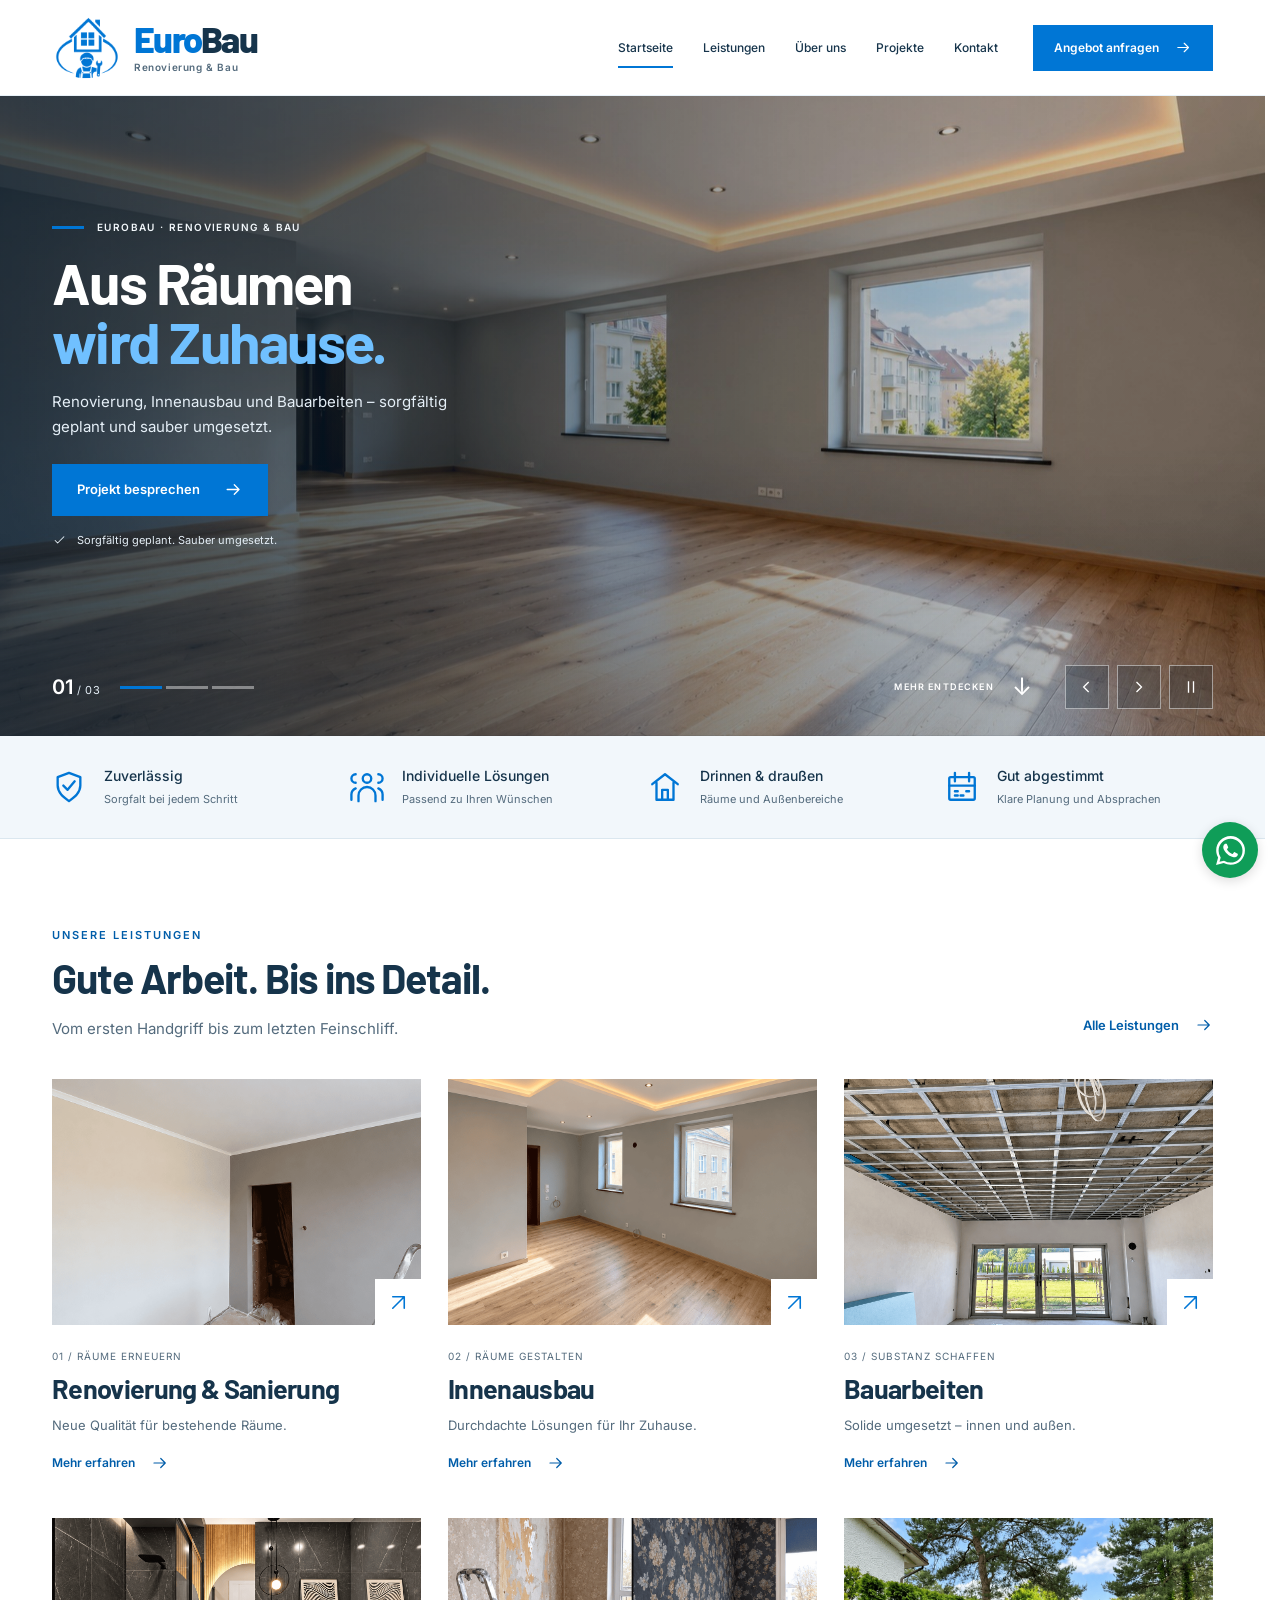
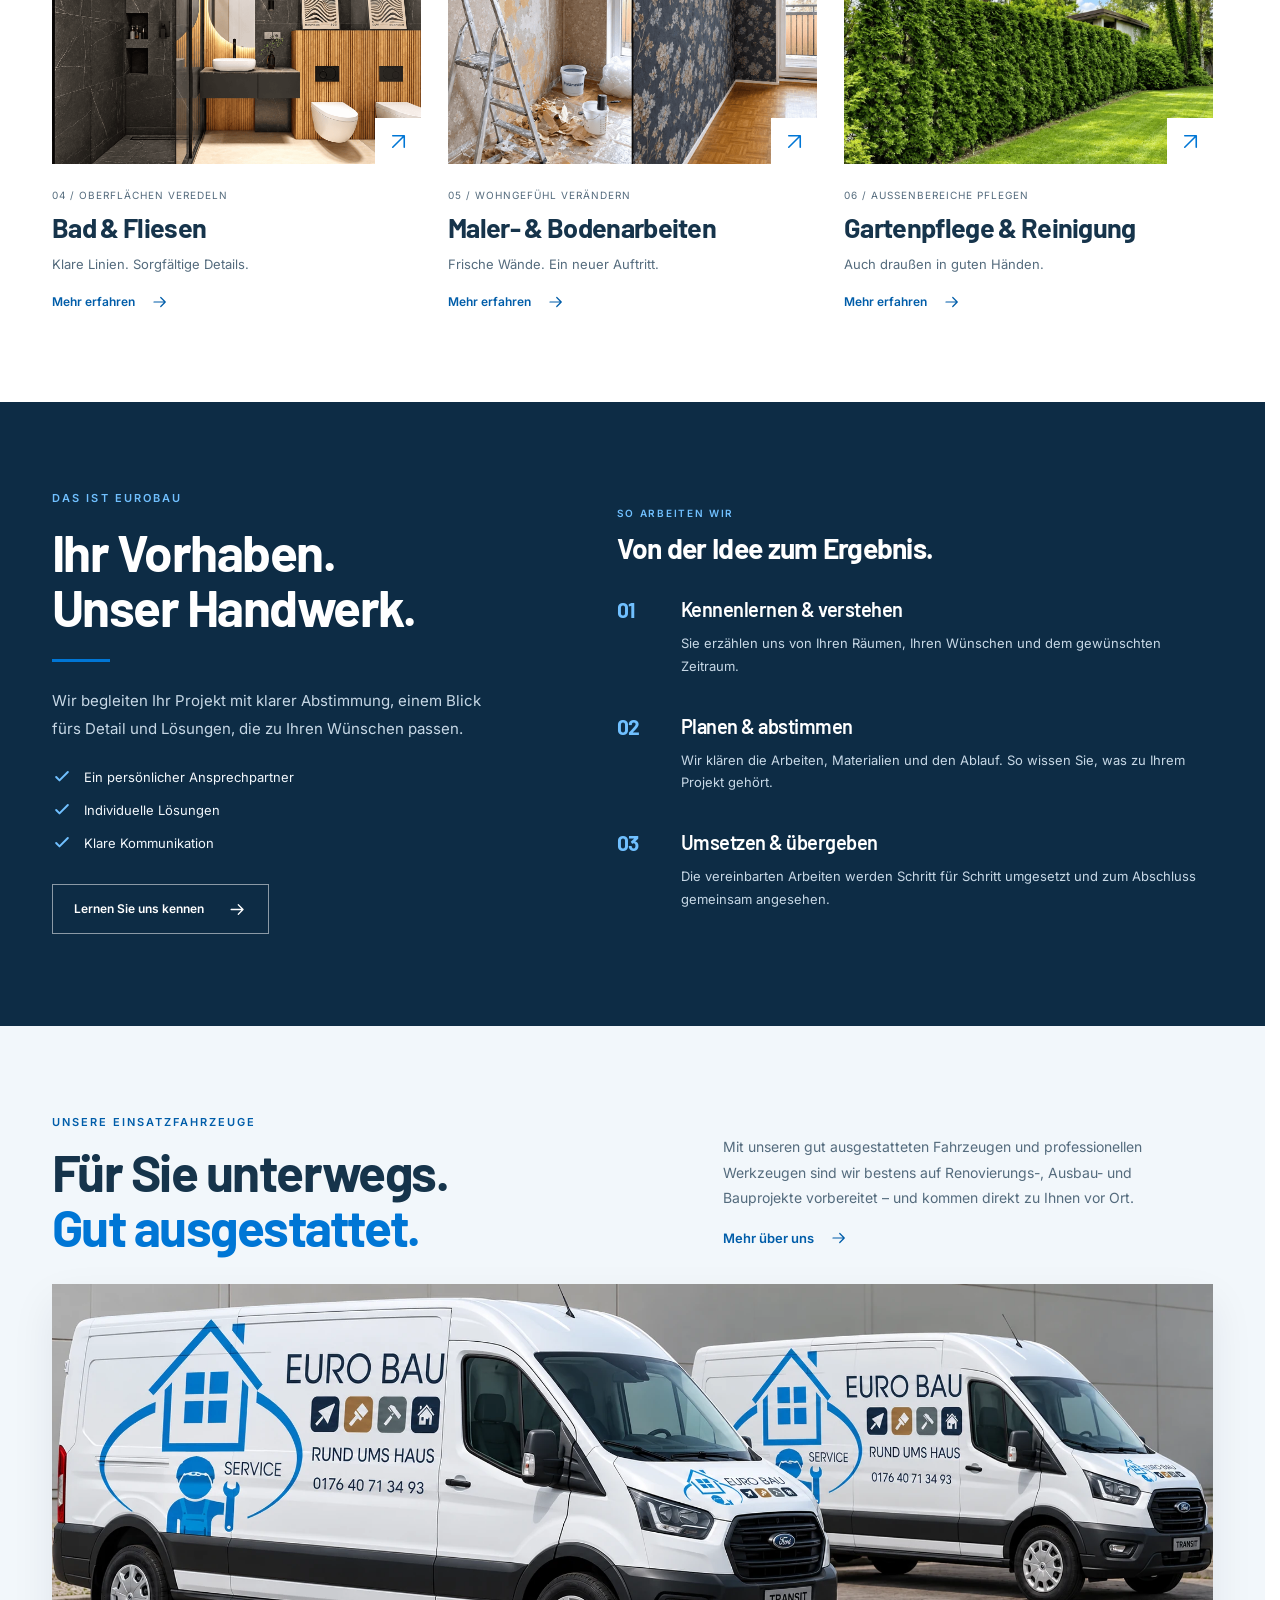
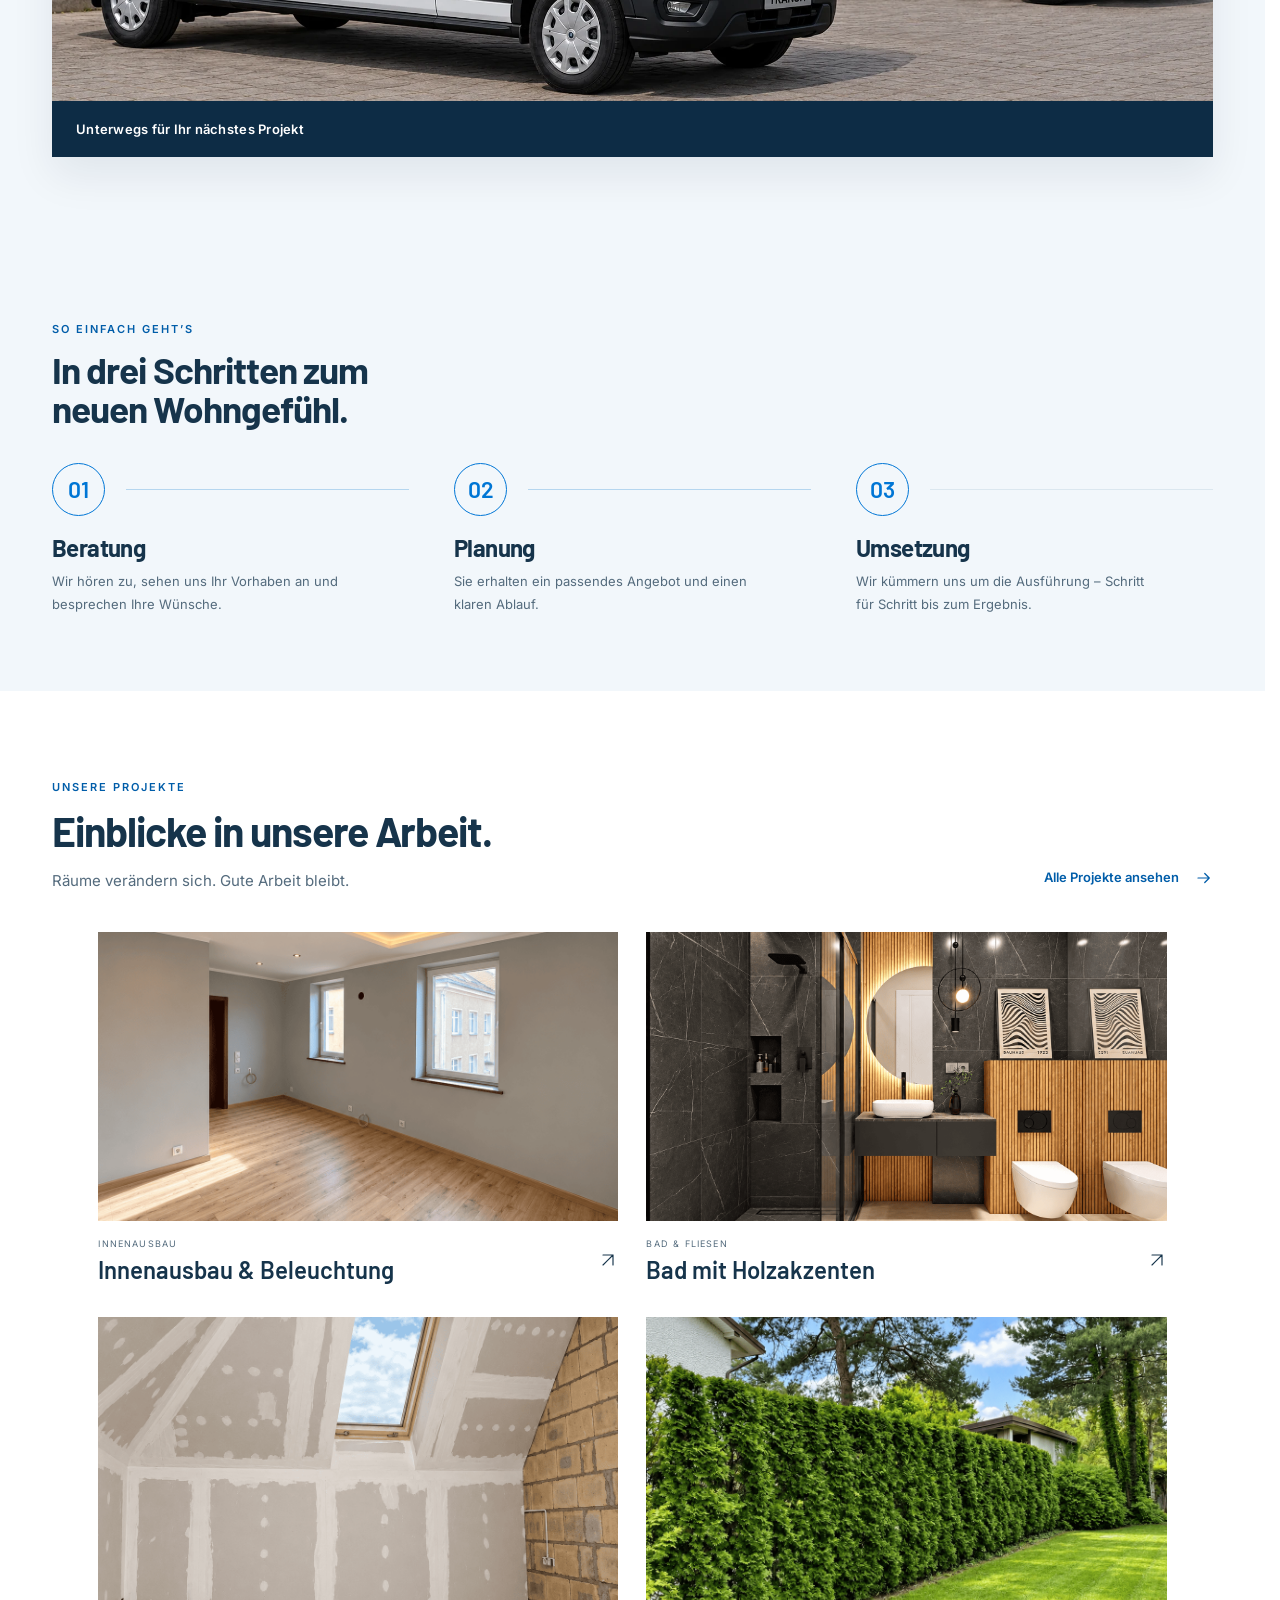
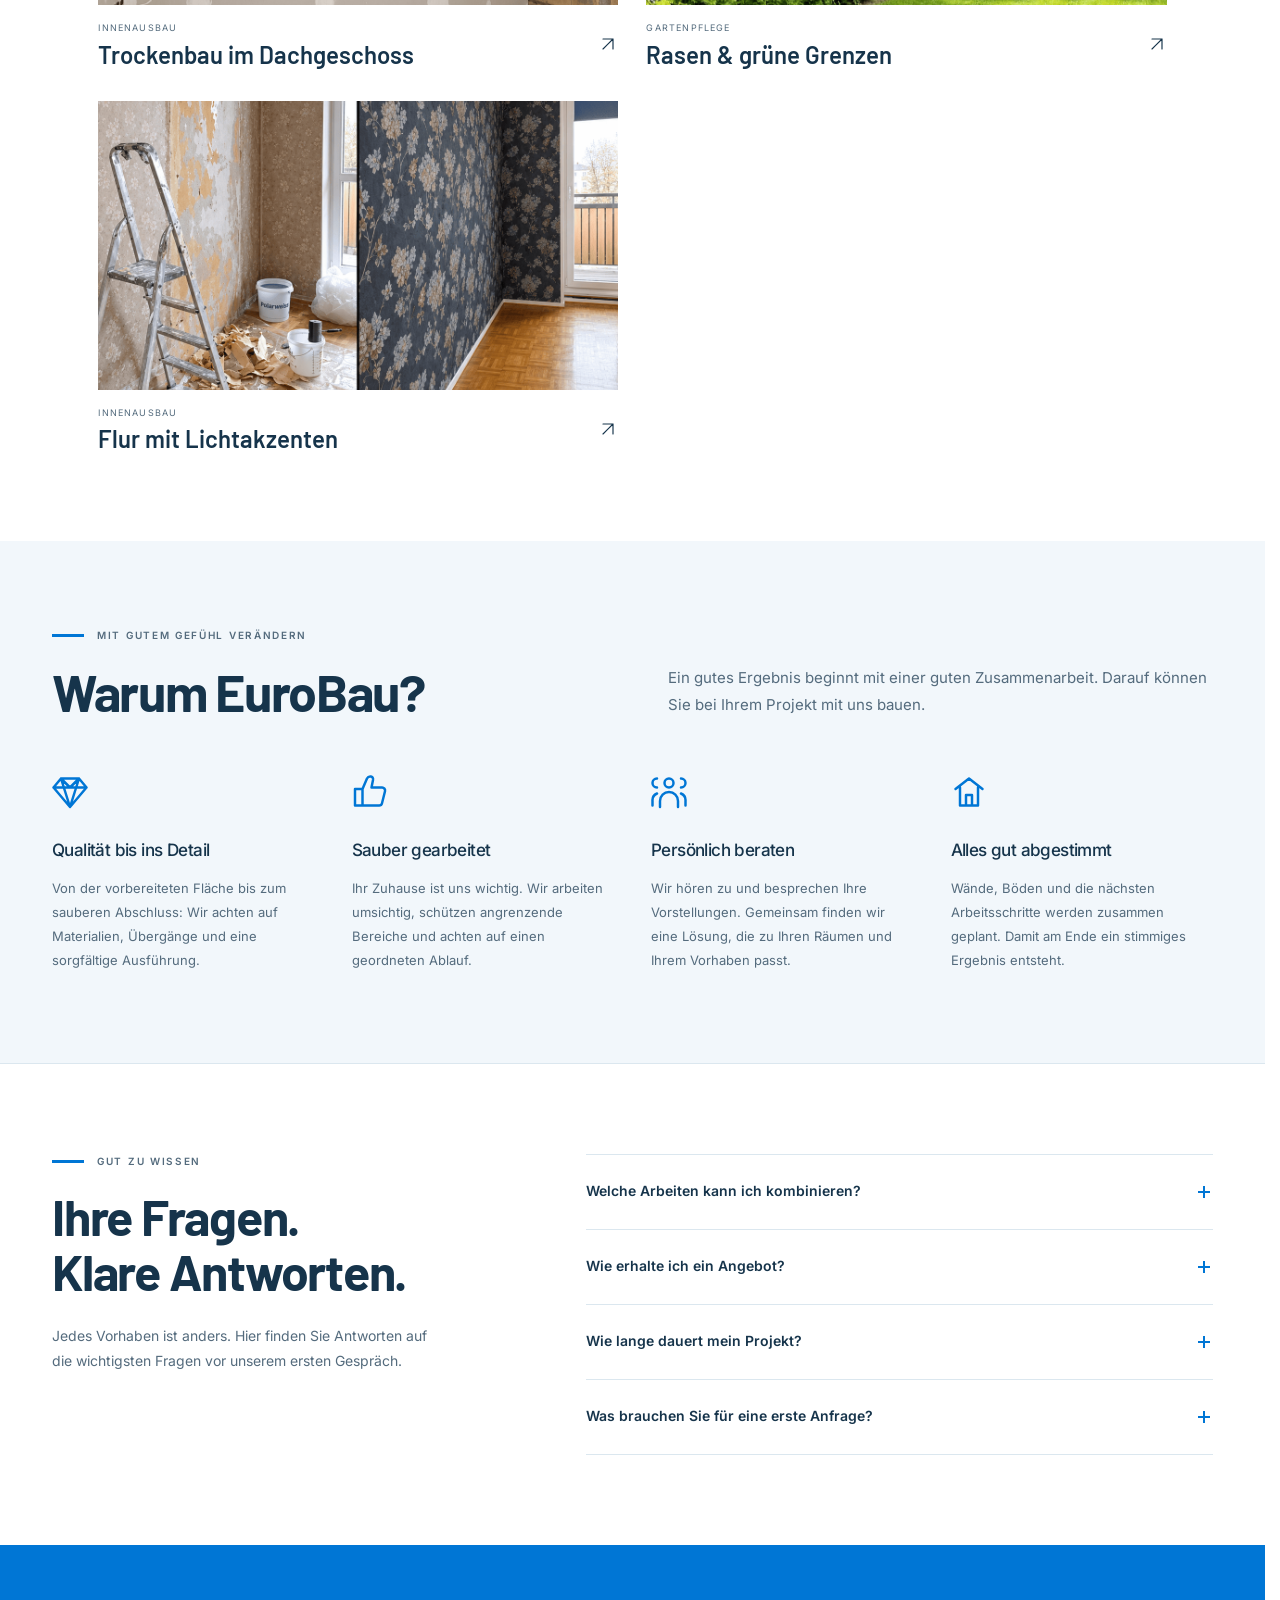
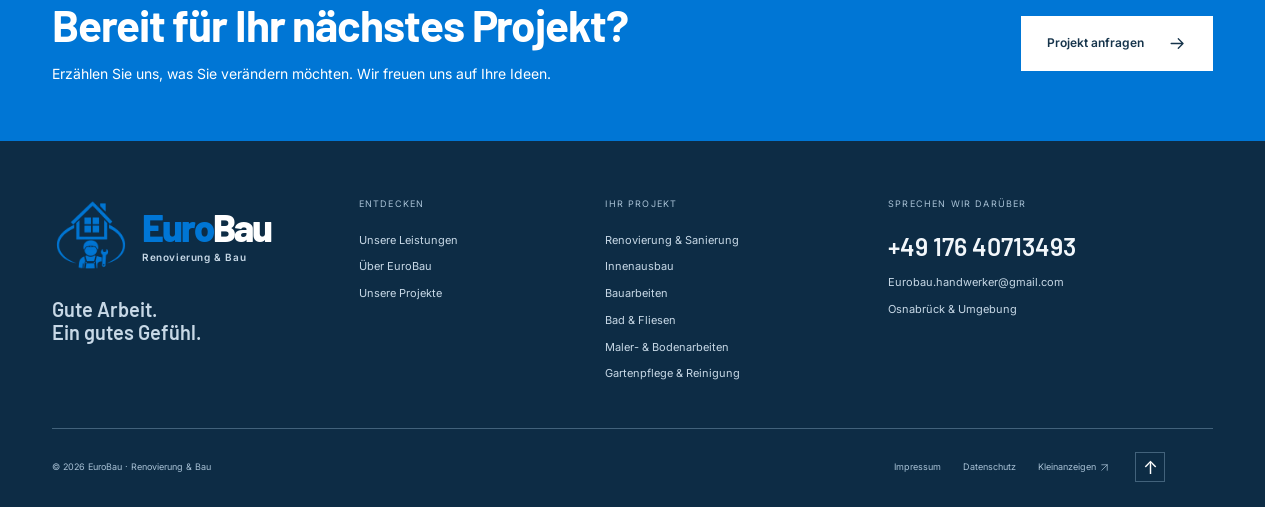
==== commit 1fd4326e: "Add files via upload" ====
--- a/index.html
+++ b/index.html
@@ -1,4 +1,4 @@
-<!doctype html><html lang="de"><head><meta charset="utf-8"><meta name="viewport" content="width=device-width,initial-scale=1"><title>Renovierung &amp; Innenausbau in Osnabrück | EuroBau</title><meta name="description" content="EuroBau – Renovierung, Innenausbau und Bauarbeiten in Osnabrück und Umgebung. Entdecken Sie unsere Leistungen und sprechen Sie mit uns über Ihr Projekt."><meta name="theme-color" content="#0076d5"><meta name="robots" content="noindex,nofollow"><link rel="canonical" href="https://eurobud-renovierung.drym1.chatgpt.site/"><meta property="og:title" content="Renovierung &amp; Innenausbau in Osnabrück | EuroBau"><meta property="og:description" content="EuroBau – Renovierung, Innenausbau und Bauarbeiten in Osnabrück und Umgebung. Entdecken Sie unsere Leistungen und sprechen Sie mit uns über Ihr Projekt."><meta property="og:type" content="website"><meta property="og:locale" content="de_DE"><meta property="og:image" content="https://eurobud-renovierung.drym1.chatgpt.site/assets/projekte-neu/wohnen-essen.png"><link rel="icon" href="assets/hausmeister-logo.png" type="image/png"><link rel="preload" href="assets/hausmeister-logo.png" as="image" type="image/png"><link rel="preload" href="assets/barlow-700.woff2" as="font" type="font/woff2" crossorigin><link rel="preload" href="assets/barlow-800.woff2" as="font" type="font/woff2" crossorigin><link rel="preload" href="assets/inter-500.woff2" as="font" type="font/woff2" crossorigin><link rel="preload" href="assets/inter-600.woff2" as="font" type="font/woff2" crossorigin><link rel="stylesheet" href="assets/fonts.css"><link rel="stylesheet" href="assets/style.css?v=20261025-project-gallery-mobile-fix"><link rel="stylesheet" href="assets/sections.css"><link rel="stylesheet" href="assets/motion.css"><script src="assets/app.js" defer></script><script src="assets/motion.js" defer></script><link rel="stylesheet" href="assets/hero.css"><script src="assets/hero.js" defer></script><link rel="stylesheet" href="assets/about-refined.css"><link rel="stylesheet" href="assets/fleet.css"></head><body id="top"><a class="skip-link" href="#inhalt">Zum Inhalt springen</a>
+<!doctype html><html lang="de"><head><meta charset="utf-8"><meta name="viewport" content="width=device-width,initial-scale=1"><title>Renovierung &amp; Innenausbau in Osnabrück | EuroBau</title><meta name="description" content="EuroBau – Renovierung, Innenausbau und Bauarbeiten in Osnabrück und Umgebung. Entdecken Sie unsere Leistungen und sprechen Sie mit uns über Ihr Projekt."><meta name="theme-color" content="#0076d5"><meta name="robots" content="noindex,nofollow"><link rel="canonical" href="https://eurobud-renovierung.drym1.chatgpt.site/"><meta property="og:title" content="Renovierung &amp; Innenausbau in Osnabrück | EuroBau"><meta property="og:description" content="EuroBau – Renovierung, Innenausbau und Bauarbeiten in Osnabrück und Umgebung. Entdecken Sie unsere Leistungen und sprechen Sie mit uns über Ihr Projekt."><meta property="og:type" content="website"><meta property="og:locale" content="de_DE"><meta property="og:image" content="https://eurobud-renovierung.drym1.chatgpt.site/assets/projekte-neu/wohnen-essen.png"><link rel="icon" href="assets/hausmeister-logo.png" type="image/png"><link rel="preload" href="assets/hausmeister-logo.png" as="image" type="image/png"><link rel="preload" href="assets/barlow-700.woff2" as="font" type="font/woff2" crossorigin><link rel="preload" href="assets/barlow-800.woff2" as="font" type="font/woff2" crossorigin><link rel="preload" href="assets/inter-500.woff2" as="font" type="font/woff2" crossorigin><link rel="preload" href="assets/inter-600.woff2" as="font" type="font/woff2" crossorigin><link rel="stylesheet" href="assets/fonts.css"><link rel="stylesheet" href="assets/style.css?v=20261025-mobile-menu-fixed"><link rel="stylesheet" href="assets/sections.css"><link rel="stylesheet" href="assets/motion.css"><script src="assets/app.js" defer></script><script src="assets/motion.js" defer></script><link rel="stylesheet" href="assets/hero.css"><script src="assets/hero.js" defer></script><link rel="stylesheet" href="assets/about-refined.css"><link rel="stylesheet" href="assets/fleet.css"></head><body id="top"><a class="skip-link" href="#inhalt">Zum Inhalt springen</a>
     <header class="header"><div class="container header-inner">
     <a class="brand brand-signature" href="index.html" aria-label="EuroBau – zur Startseite"><img class="brand-logo" src="assets/hausmeister-logo.png" fetchpriority="high" decoding="sync" width="1254" height="1254" alt="" aria-hidden="true"><span class="brand-copy" aria-hidden="true"><span class="brand-name"><span class="brand-euro">Euro</span><span class="brand-bau">Bau</span></span><span class="brand-tagline">Renovierung &amp; Bau</span></span></a>
     <nav class="desktop-nav" aria-label="Hauptnavigation"><a href="index.html" aria-current="page">Startseite</a><a href="leistungen.html" >Leistungen</a><a href="ueber-uns.html" >Über uns</a><a href="projekte.html" >Projekte</a><a href="kontakt.html" >Kontakt</a></nav>
--- a/assets/fonts.css
+++ b/assets/fonts.css
@@ -3,40 +3,46 @@
   font-style: normal;
   font-weight: 600;
   font-display: swap;
-  src: url(barlow-600.ttf) format('truetype');
+  src: url(barlow-600.woff2) format('woff2'),
+       url(barlow-600.ttf) format('truetype');
 }
 @font-face {
   font-family: 'Barlow';
   font-style: normal;
   font-weight: 700;
   font-display: swap;
-  src: url(barlow-700.ttf) format('truetype');
+  src: url(barlow-700.woff2) format('woff2'),
+       url(barlow-700.ttf) format('truetype');
 }
 @font-face {
   font-family: 'Barlow';
   font-style: normal;
   font-weight: 800;
   font-display: swap;
-  src: url(barlow-800.ttf) format('truetype');
+  src: url(barlow-800.woff2) format('woff2'),
+       url(barlow-800.ttf) format('truetype');
 }
 @font-face {
   font-family: 'Inter';
   font-style: normal;
   font-weight: 400;
   font-display: swap;
-  src: url(inter-400.ttf) format('truetype');
+  src: url(inter-400.woff2) format('woff2'),
+       url(inter-400.ttf) format('truetype');
 }
 @font-face {
   font-family: 'Inter';
   font-style: normal;
   font-weight: 500;
   font-display: swap;
-  src: url(inter-500.ttf) format('truetype');
+  src: url(inter-500.woff2) format('woff2'),
+       url(inter-500.ttf) format('truetype');
 }
 @font-face {
   font-family: 'Inter';
   font-style: normal;
   font-weight: 600;
   font-display: swap;
-  src: url(inter-600.ttf) format('truetype');
+  src: url(inter-600.woff2) format('woff2'),
+       url(inter-600.ttf) format('truetype');
 }
--- a/assets/style.css
+++ b/assets/style.css
@@ -1,48 +1,308 @@
-:root{--red:#ed1727;--red-dark:#c90f1d;--ink:#242626;--muted:#666967;--line:#e2e3df;--cream:#f6f5f2;--white:#fff;--body:'Inter',Arial,sans-serif;--heading:'Barlow',Arial,sans-serif;--max:1240px;--header:96px}
-*{box-sizing:border-box}html{scroll-behavior:smooth;scroll-padding-top:110px}body{margin:0;background:var(--white);color:var(--ink);font-family:var(--body);font-size:15px;line-height:1.7;-webkit-font-smoothing:antialiased}body.menu-open,body.modal-open{overflow:hidden}a{color:inherit;text-decoration:none}button,input,textarea,select{font:inherit}button,a,input,select,textarea{-webkit-tap-highlight-color:transparent}button{cursor:pointer}button:disabled{cursor:default}button{color:inherit}img{max-width:100%;display:block}h1,h2,h3,p{margin:0}h1,h2,h3{font-family:var(--heading);line-height:1.06;font-weight:700;letter-spacing:-.025em}h1{font-size:clamp(48px,5.4vw,78px)}h2{font-size:clamp(34px,3.2vw,48px)}h3{font-size:26px}p{color:var(--muted)}::selection{background:#ed1727;color:white}:focus-visible{outline:3px solid #ed1727;outline-offset:5px}[hidden]{display:none!important}.container{width:min(var(--max),calc(100% - 104px));margin-inline:auto}.section{padding:88px 0}.soft-section{background:var(--cream)}.narrow{max-width:850px}.icon{width:23px;height:23px;flex:0 0 auto;vertical-align:middle}.eyebrow{text-transform:uppercase;font-weight:600;font-size:11px;letter-spacing:.18em;color:var(--red);margin-bottom:13px;line-height:1.5}.button{display:inline-flex;justify-content:center;align-items:center;gap:24px;padding:16px 25px;background:var(--red);border:1px solid var(--red);color:white;font-size:13px;font-weight:600;line-height:1.5;min-height:54px;transition:background .2s,transform .2s,border-color .2s}.button .icon{width:19px;height:19px;transition:transform .2s}.button:hover{background:var(--red-dark);border-color:var(--red-dark);transform:translateY(-2px)}.button:hover .icon{transform:translateX(3px)}.button-dark{background:var(--ink);border-color:var(--ink)}.button-dark:hover{background:#393c3c;border-color:#393c3c}.button-white{background:white;border-color:white;color:var(--ink)}.button-white:hover{background:var(--cream);border-color:var(--cream)}.button-outline{border-color:#747777;background:transparent;color:white}.button-outline:hover{background:white;border-color:white;color:var(--ink)}.text-link{display:inline-flex;align-items:center;gap:16px;font-size:13px;font-weight:600;line-height:1.5;color:var(--red);white-space:nowrap}.text-link .icon{width:18px;height:18px;transition:transform .2s}.text-link:hover .icon{transform:translateX(5px)}.text-link:hover{text-decoration:underline;text-underline-offset:5px}.section-heading{display:flex;justify-content:space-between;align-items:flex-end;gap:30px;margin-bottom:38px}.section-heading>.text-link{margin-bottom:6px}.section-intro{font-size:15px;margin-top:16px;max-width:580px}.skip-link{position:fixed;top:-100px;left:24px;background:var(--red);color:white;z-index:200;padding:14px 20px}.skip-link:focus{top:12px}.sr-only{position:absolute;width:1px;height:1px;margin:-1px;overflow:hidden;clip:rect(0,0,0,0);white-space:nowrap}
+@font-face { font-family: 'EuroBau Stable Heading'; font-style: normal; font-weight: 800; font-display: block; src: url([data-uri]) format('woff2'); }
+@font-face { font-family: 'EuroBau Stable Navigation'; font-style: normal; font-weight: 500; font-display: block; src: url([data-uri]) format('woff2'); }
+@font-face { font-family: 'EuroBau Stable Navigation'; font-style: normal; font-weight: 600; font-display: block; src: url([data-uri]) format('woff2'); }
+:root{--brand:#0076d5;--brand-dark:#005da9;--brand-light:#70c0ff;--navy:#0d2c45;--ink:#16344b;--muted:#546b7d;--line:#dbe7ef;--cream:#f2f7fb;--white:#fff;--body:'Inter',Arial,sans-serif;--heading:'Barlow',Arial,sans-serif;--max:1240px;--header:96px}
+*{box-sizing:border-box}html{scroll-behavior:auto;scroll-padding-top:110px;overflow-y:scroll;scrollbar-gutter:stable}body{margin:0;background:var(--white);color:var(--ink);font-family:var(--body);font-size:15px;line-height:1.7;-webkit-font-smoothing:antialiased}body.menu-open,body.modal-open{overflow:hidden}a{color:inherit;text-decoration:none}button,input,textarea,select{font:inherit}button,a,input,select,textarea{-webkit-tap-highlight-color:transparent}button{cursor:pointer}button:disabled{cursor:default}button{color:inherit}img{max-width:100%;display:block}h1,h2,h3,p{margin:0}h1,h2,h3{font-family:var(--heading);line-height:1.06;font-weight:700;letter-spacing:-.025em}h1{font-size:clamp(48px,5.4vw,78px)}h2{font-size:clamp(34px,3.2vw,48px)}h3{font-size:26px}p{color:var(--muted)}::selection{background:var(--brand);color:white}:focus-visible{outline:3px solid var(--brand);outline-offset:5px}[hidden]{display:none!important}.container{width:min(var(--max),calc(100% - 104px));margin-inline:auto}.section{padding:88px 0}.soft-section{background:var(--cream)}.narrow{max-width:850px}.icon{width:23px;height:23px;flex:0 0 auto;vertical-align:middle}.eyebrow{text-transform:uppercase;font-weight:600;font-size:11px;letter-spacing:.18em;color:var(--brand);margin-bottom:13px;line-height:1.5}.button{display:inline-flex;justify-content:center;align-items:center;gap:24px;padding:16px 25px;background:var(--brand);border:1px solid var(--brand);color:white;font-size:13px;font-weight:600;line-height:1.5;min-height:54px;transition:background .2s,transform .2s,border-color .2s}.button .icon{width:19px;height:19px;transition:transform .2s}.button:hover{background:var(--brand-dark);border-color:var(--brand-dark);transform:translateY(-2px)}.button:hover .icon{transform:translateX(3px)}.button-dark{background:var(--ink);border-color:var(--ink)}.button-dark:hover{background:#214c6c;border-color:#214c6c}.button-white{background:white;border-color:white;color:var(--ink)}.button-white:hover{background:var(--cream);border-color:var(--cream)}.button-outline{border-color:#42627b;background:transparent;color:white}.button-outline:hover{background:white;border-color:white;color:var(--ink)}.text-link{display:inline-flex;align-items:center;gap:16px;font-size:13px;font-weight:600;line-height:1.5;color:var(--brand);white-space:nowrap}.text-link .icon{width:18px;height:18px;transition:transform .2s}.text-link:hover .icon{transform:translateX(5px)}.text-link:hover{text-decoration:underline;text-underline-offset:5px}.section-heading{display:flex;justify-content:space-between;align-items:flex-end;gap:30px;margin-bottom:38px}.section-heading>.text-link{margin-bottom:6px}.section-intro{font-size:15px;margin-top:16px;max-width:580px}.skip-link{position:fixed;top:-100px;left:24px;background:var(--brand);color:white;z-index:200;padding:14px 20px}.skip-link:focus{top:12px}.sr-only{position:absolute;width:1px;height:1px;margin:-1px;overflow:hidden;clip:rect(0,0,0,0);white-space:nowrap}
 /* Navigation */
-.header{height:var(--header);background:#fff;position:sticky;top:0;z-index:50;border-bottom:1px solid #f1f1ef}.header-inner{height:100%;display:flex;align-items:center;justify-content:space-between;gap:35px}.brand{display:block;flex:0 0 auto;width:149px;margin-left:-10px}.brand img{width:149px;height:73px}.desktop-nav{display:flex;align-items:center;gap:30px;margin-left:auto}.desktop-nav>a{font-size:12px;font-weight:500;position:relative;line-height:26px;padding:8px 0}.desktop-nav>a::after{content:'';position:absolute;height:2px;left:0;right:0;bottom:1px;background:var(--red);transform:scaleX(0);transform-origin:left;transition:transform .2s}.desktop-nav>a:hover::after,.desktop-nav>a[aria-current]::after{transform:scaleX(1)}.header-cta{font-size:12px;min-height:46px;padding:12px 20px;gap:16px}.header-cta .icon{width:17px;height:17px}.menu-toggle{display:none;align-items:center;justify-content:center;position:relative;border:1px solid var(--line);background:transparent;width:46px;height:46px;flex:0 0 auto}.menu-toggle span{width:20px;height:2px;background:var(--ink);position:absolute;transition:transform .25s,opacity .25s}.menu-toggle span:first-child{transform:translateY(-4px)}.menu-toggle span:last-child{transform:translateY(4px)}.menu-toggle[aria-expanded=true] span:first-child{transform:rotate(45deg)}.menu-toggle[aria-expanded=true] span:last-child{transform:rotate(-45deg)}.mobile-nav{background:#fff;position:absolute;top:100%;left:0;width:100%;height:calc(100dvh - var(--header));overflow:auto;border-top:1px solid var(--line)}.mobile-nav .container{padding-block:22px 40px;display:grid}.mobile-nav a:not(.button){padding:15px 0;border-bottom:1px solid var(--line);font-family:var(--heading);font-size:25px;font-weight:600}.mobile-nav a[aria-current]{color:var(--red)}.mobile-nav .button{margin-top:26px}.mobile-nav .mobile-phone{font-family:var(--body)!important;font-size:16px!important;display:flex;align-items:center;gap:15px;margin-top:10px}.mobile-nav:not([hidden]){animation:menu-in .28s ease-out}@keyframes menu-in{from{opacity:0;transform:translateY(-12px)}to{opacity:1;transform:translateY(0)}}
+.header{height:var(--header);background:#fff;position:sticky;top:0;z-index:50;border-bottom:1px solid #e8f1f8}.header-inner{height:100%;display:flex;align-items:center;justify-content:space-between;gap:35px}.brand{display:block;flex:0 0 auto;width:149px;margin-left:-10px}.brand img{width:149px;height:73px}.desktop-nav{display:flex;align-items:center;gap:30px;margin-left:auto}.desktop-nav>a{font-size:12px;font-weight:500;position:relative;line-height:26px;padding:8px 0}.desktop-nav>a::after{content:'';position:absolute;height:2px;left:0;right:0;bottom:1px;background:var(--brand);transform:scaleX(0);transform-origin:left;transition:transform .2s}.desktop-nav>a:hover::after,.desktop-nav>a[aria-current]::after{transform:scaleX(1)}.header-cta{font-size:12px;min-height:46px;padding:12px 20px;gap:16px}.header-cta .icon{width:17px;height:17px}.menu-toggle{display:none;align-items:center;justify-content:center;position:relative;border:1px solid var(--line);background:transparent;width:46px;height:46px;flex:0 0 auto}.menu-toggle span{width:20px;height:2px;background:var(--ink);position:absolute;transition:transform .25s,opacity .25s}.menu-toggle span:first-child{transform:translateY(-4px)}.menu-toggle span:last-child{transform:translateY(4px)}.menu-toggle[aria-expanded=true] span:first-child{transform:rotate(45deg)}.menu-toggle[aria-expanded=true] span:last-child{transform:rotate(-45deg)}.mobile-nav{background:#fff;position:absolute;top:100%;left:0;width:100%;height:calc(100dvh - var(--header));overflow:auto;border-top:1px solid var(--line)}.mobile-nav .container{padding-block:22px 40px;display:grid}.mobile-nav a:not(.button){padding:15px 0;border-bottom:1px solid var(--line);font-family:var(--heading);font-size:25px;font-weight:600}.mobile-nav a[aria-current]{color:var(--brand)}.mobile-nav .button{margin-top:26px}.mobile-nav .mobile-phone{font-family:var(--body)!important;font-size:16px!important;display:flex;align-items:center;gap:15px;margin-top:10px}.mobile-nav:not([hidden]){animation:menu-in .28s ease-out}@keyframes menu-in{from{opacity:0;transform:translateY(-12px)}to{opacity:1;transform:translateY(0)}}
 /* Hero */
-.hero{height:620px;min-height:540px;max-height:calc(100svh - 110px);position:relative;isolation:isolate;overflow:hidden;background:#333}.hero-image{position:absolute;z-index:-3;inset:0;width:100%;height:100%;object-fit:cover;object-position:center 51%}.hero-shade{position:absolute;z-index:-2;inset:0;background:linear-gradient(90deg,rgba(24,28,28,.91) 0%,rgba(27,30,30,.78) 30%,rgba(27,30,30,.26) 64%,rgba(27,30,30,.02) 100%)}.hero-inner{height:100%;display:flex;align-items:center;position:relative}.hero-copy{padding-bottom:12px;max-width:700px}.hero .eyebrow{color:#f0f0ee;font-size:11px;letter-spacing:.19em;margin-bottom:22px}.hero h1{color:#fff;font-size:clamp(58px,6.4vw,92px);font-weight:700;line-height:1.01;letter-spacing:-.035em}.hero h1>span{color:var(--red)}.hero-description{color:#e1e1de;font-size:17px;line-height:1.65;margin-top:24px}.hero-actions{display:flex;gap:28px;align-items:center;margin-top:32px}.hero-link{font-size:13px;display:inline-flex;align-items:center;gap:15px;color:white;border-bottom:1px solid #a3a6a3;padding:5px 0;transition:border-color .2s}.hero-link .icon{width:17px;height:17px}.hero-link:hover{border-color:var(--red)}.hero-location{margin-top:41px;display:flex;align-items:center;gap:9px;color:#d7d9d6;font-size:11px;letter-spacing:.04em}.hero-location .icon{width:16px;height:16px;stroke-width:1.5}.hero-scroll{position:absolute;bottom:31px;right:52px;color:#fff;display:flex;gap:17px;align-items:center;font-size:10px;text-transform:uppercase;letter-spacing:.13em}.hero-scroll span{border:1px solid #c6c7c477;width:34px;height:42px;display:grid;place-items:center;font-size:20px}.benefits{border-bottom:1px solid var(--line);background:#fff}.benefits-grid{display:grid;grid-template-columns:repeat(3,1fr);padding:26px 0}.benefits-grid>div{display:flex;align-items:center;justify-content:center;gap:18px;min-height:32px;border-right:1px solid var(--line)}.benefits-grid>div:first-child{justify-content:flex-start}.benefits-grid>div:last-child{border:0;justify-content:flex-end}.benefits .icon{color:var(--red);width:30px;height:30px}.benefits span{font-size:13px}
+.hero{height:620px;min-height:540px;max-height:calc(100svh - 110px);position:relative;isolation:isolate;overflow:hidden;background:var(--navy)}.hero-image{position:absolute;z-index:-3;inset:0;width:100%;height:100%;object-fit:cover;object-position:center 51%}.hero-shade{position:absolute;z-index:-2;inset:0;background:linear-gradient(90deg,rgba(8,30,49,.91) 0%,rgba(8,30,49,.78) 30%,rgba(8,30,49,.26) 64%,rgba(8,30,49,.02) 100%)}.hero-inner{height:100%;display:flex;align-items:center;position:relative}.hero-copy{padding-bottom:12px;max-width:700px}.hero .eyebrow{color:#f2f7fb;font-size:11px;letter-spacing:.19em;margin-bottom:22px}.hero h1{color:#fff;font-size:clamp(58px,6.4vw,92px);font-weight:700;line-height:1.01;letter-spacing:-.035em}.hero h1>span{color:var(--brand)}.hero-description{color:#e5eff7;font-size:17px;line-height:1.65;margin-top:24px}.hero-actions{display:flex;gap:28px;align-items:center;margin-top:32px}.hero-link{font-size:13px;display:inline-flex;align-items:center;gap:15px;color:white;border-bottom:1px solid #a8c1d5;padding:5px 0;transition:border-color .2s}.hero-link .icon{width:17px;height:17px}.hero-link:hover{border-color:var(--brand)}.hero-location{margin-top:41px;display:flex;align-items:center;gap:9px;color:#e5eff7;font-size:11px;letter-spacing:.04em}.hero-location .icon{width:16px;height:16px;stroke-width:1.5}.hero-scroll{position:absolute;bottom:31px;right:52px;color:#fff;display:flex;gap:17px;align-items:center;font-size:10px;text-transform:uppercase;letter-spacing:.13em}.hero-scroll span{border:1px solid rgba(198,216,230,.47);width:34px;height:42px;display:grid;place-items:center;font-size:20px}.benefits{border-bottom:1px solid var(--line);background:#fff}.benefits-grid{display:grid;grid-template-columns:repeat(3,1fr);padding:26px 0}.benefits-grid>div{display:flex;align-items:center;justify-content:center;gap:18px;min-height:32px;border-right:1px solid var(--line)}.benefits-grid>div:first-child{justify-content:flex-start}.benefits-grid>div:last-child{border:0;justify-content:flex-end}.benefits .icon{color:var(--brand);width:30px;height:30px}.benefits span{font-size:13px}
 /* Services */
-.service-grid{display:grid;grid-template-columns:repeat(3,minmax(0,1fr));gap:27px}.image-frame{display:block;position:relative;overflow:hidden;background:#eeede9}.service-card .image-frame{aspect-ratio:1.5}.image-frame>img{width:100%;height:100%;object-fit:cover;transition:transform .55s ease}.service-card:hover img,.project-card:hover img{transform:scale(1.045)}.service-card .image-arrow{position:absolute;bottom:0;right:0;display:grid;place-items:center;width:46px;height:46px;background:#fff;color:var(--red);transition:background .2s,color .2s}.service-card:hover .image-arrow{background:var(--red);color:white}.card-index{font-size:10px;letter-spacing:.1em;text-transform:uppercase;margin:23px 0 9px;color:#7a7d7a}.service-card h3{font-size:27px;margin-bottom:10px;line-height:1.1}.service-card>p:not(.card-index){font-size:13px;color:var(--muted)}.service-card .text-link{margin-top:18px;font-size:12px}.about-section{background:var(--ink);color:white;padding:64px 0}.about-grid{display:grid;grid-template-columns:1.06fr 1fr;gap:78px;align-items:center}.about-process-panel{background:#11161d;border:1px solid rgba(255,255,255,.06);padding:18px 0;min-width:0}.about-process-item{display:grid;grid-template-columns:56px minmax(0,1fr);gap:24px;padding:26px 34px;align-items:start}.about-process-item+.about-process-item{border-top:1px solid rgba(255,255,255,.11)}.about-process-number{color:var(--red);font-family:var(--heading);font-size:28px;font-weight:700;line-height:1;letter-spacing:-.02em}.about-process-content h3{font-size:20px;line-height:1.2;margin-bottom:10px;color:#fff}.about-process-content p{margin:0;max-width:560px;color:#c7cbd1;font-size:14px;line-height:1.75}.about-copy{max-width:440px}.about-copy h2{font-size:clamp(42px,4vw,59px)}.about-copy>.eyebrow{color:#ff4955}.about-copy>p:not(.eyebrow){color:#c5c8c4;margin-top:23px;line-height:1.8;font-size:14px}.check-list{padding:0;list-style:none;margin:24px 0 30px}.check-list li{display:flex;align-items:center;gap:12px;margin:10px 0;font-size:13px}.check-list .icon{color:var(--red);width:22px;height:22px;stroke-width:2.4}.about-copy .button{font-size:12px;min-height:49px;padding:13px 20px}.process-section{background:var(--cream);padding:70px 0 76px}.process-section .section-heading{margin-bottom:34px}.process-section h2{font-size:37px}.process-grid{display:grid;grid-template-columns:repeat(3,1fr);gap:45px}.step-top{display:flex;align-items:center;gap:21px;margin-bottom:19px}.step-top span{border:1px solid var(--red);color:var(--red);border-radius:50%;display:grid;place-items:center;width:53px;height:53px;flex:0 0 auto;font-family:var(--heading);font-size:23px;font-weight:600}.step-top i{height:1px;display:block;flex:1;background:#e1b3b5}.process-step h3{font-size:24px;margin-bottom:10px}.process-step>p{font-size:13px;line-height:1.75;max-width:300px}.process-step:last-child .step-top i{background:var(--line)}
+.service-grid{display:grid;grid-template-columns:repeat(3,minmax(0,1fr));gap:27px}.image-frame{display:block;position:relative;overflow:hidden;background:#e8f1f8}.service-card .image-frame{aspect-ratio:1.5}.image-frame>img{width:100%;height:100%;object-fit:cover;transition:transform .55s ease}.service-card:hover img,.project-card:hover img{transform:scale(1.045)}.service-card .image-arrow{position:absolute;bottom:0;right:0;display:grid;place-items:center;width:46px;height:46px;background:#fff;color:var(--brand);transition:background .2s,color .2s}.service-card:hover .image-arrow{background:var(--brand);color:white}.card-index{font-size:10px;letter-spacing:.1em;text-transform:uppercase;margin:23px 0 9px;color:var(--muted)}.service-card h3{font-size:27px;margin-bottom:10px;line-height:1.1}.service-card>p:not(.card-index){font-size:13px;color:var(--muted)}.service-card .text-link{margin-top:18px;font-size:12px}.about-section{background:var(--ink);color:white;padding:64px 0}.about-grid{display:grid;grid-template-columns:1.06fr 1fr;gap:78px;align-items:center}.about-process-panel{background:#09253c;border:1px solid rgba(255,255,255,.06);padding:18px 0;min-width:0}.about-process-item{display:grid;grid-template-columns:56px minmax(0,1fr);gap:24px;padding:26px 34px;align-items:start}.about-process-item+.about-process-item{border-top:1px solid rgba(255,255,255,.11)}.about-process-number{color:var(--brand);font-family:var(--heading);font-size:28px;font-weight:700;line-height:1;letter-spacing:-.02em}.about-process-content h3{font-size:20px;line-height:1.2;margin-bottom:10px;color:#fff}.about-process-content p{margin:0;max-width:560px;color:#c7d8e6;font-size:14px;line-height:1.75}.about-copy{max-width:440px}.about-copy h2{font-size:clamp(42px,4vw,59px)}.about-copy>.eyebrow{color:var(--brand-light)}.about-copy>p:not(.eyebrow){color:#c7d8e6;margin-top:23px;line-height:1.8;font-size:14px}.check-list{padding:0;list-style:none;margin:24px 0 30px}.check-list li{display:flex;align-items:center;gap:12px;margin:10px 0;font-size:13px}.check-list .icon{color:var(--brand);width:22px;height:22px;stroke-width:2.4}.about-copy .button{font-size:12px;min-height:49px;padding:13px 20px}.process-section{background:var(--cream);padding:70px 0 76px}.process-section .section-heading{margin-bottom:34px}.process-section h2{font-size:37px}.process-grid{display:grid;grid-template-columns:repeat(3,1fr);gap:45px}.step-top{display:flex;align-items:center;gap:21px;margin-bottom:19px}.step-top span{border:1px solid var(--brand);color:var(--brand);border-radius:50%;display:grid;place-items:center;width:53px;height:53px;flex:0 0 auto;font-family:var(--heading);font-size:23px;font-weight:600}.step-top i{height:1px;display:block;flex:1;background:#b5d6ef}.process-step h3{font-size:24px;margin-bottom:10px}.process-step>p{font-size:13px;line-height:1.75;max-width:300px}.process-step:last-child .step-top i{background:var(--line)}
 /* Projects */
-.project-grid{display:grid;grid-template-columns:repeat(2,minmax(0,1fr));gap:33px 28px}.project-card{text-align:left;padding:0;border:0;background:transparent;width:100%;min-width:0}.project-card .image-frame{aspect-ratio:1.8}.project-card img{width:100%;height:100%;object-fit:cover;object-position:center}.project-card[data-gallery=fliesen] img{object-position:center 45%}.project-zoom{position:absolute;right:16px;top:16px;width:35px;height:35px;background:#fff;display:grid;place-items:center;opacity:0;transform:translateY(-5px);transition:opacity .2s,transform .2s}.project-card:hover .project-zoom,.project-card:focus-visible .project-zoom{opacity:1;transform:translateY(0)}.project-info{display:flex;justify-content:space-between;align-items:center;margin-top:15px;gap:12px}.project-category{display:block;font-size:9px;color:var(--muted);text-transform:uppercase;letter-spacing:.13em;margin-bottom:6px}.project-info strong{font-family:var(--heading);font-size:24px;line-height:1.1;font-weight:600;display:block}.project-info>.icon{width:20px;height:20px;stroke-width:1.4;transition:color .2s}.project-card:hover .project-info>.icon{color:var(--red)}.project-filters{display:flex;flex-wrap:wrap;gap:8px;margin:0 0 35px}.project-filters button{padding:10px 20px;font-size:12px;background:transparent;border:1px solid var(--line);transition:color .2s,background .2s,border-color .2s}.project-filters button[aria-pressed=true]{background:var(--ink);border-color:var(--ink);color:white}.project-filters button:hover{border-color:var(--ink)}.project-source{font-size:11px;margin-top:34px}.project-source a{text-decoration:underline;text-underline-offset:3px}.project-source .icon{width:12px;height:12px}.lightbox{border:0;max-width:1080px;width:calc(100% - 80px);max-height:94dvh;padding:0;background:#242626;color:white;overflow:auto;box-shadow:0 20px 100px #0006}.lightbox::backdrop{background:rgba(12,14,14,.9);backdrop-filter:blur(6px)}.lightbox-close{position:absolute;right:15px;top:15px;border:0;background:white;width:42px;height:42px;display:grid;place-items:center;z-index:2}.lightbox-close:hover{background:var(--red);color:white}.lightbox-image{width:100%;height:min(65dvh,670px);object-fit:contain;background:#191b1b}.lightbox-caption{padding:22px 30px;display:flex;align-items:center;justify-content:space-between;gap:20px}.lightbox-title{font-size:28px}.lightbox-description{font-size:12px;color:#b7bdb7;margin-top:8px}.gallery-controls{display:flex;gap:15px;align-items:center;white-space:nowrap}.gallery-controls button{width:38px;height:38px;color:white;background:transparent;border:1px solid #646767;font-size:20px}.gallery-controls button:hover{background:var(--red);border-color:var(--red)}.gallery-count{font-size:12px;min-width:35px;text-align:center}
+.project-grid{display:grid;grid-template-columns:repeat(2,minmax(0,1fr));gap:33px 28px}.project-card{text-align:left;padding:0;border:0;background:transparent;width:100%;min-width:0}.project-card .image-frame{aspect-ratio:1.8}.project-card img{width:100%;height:100%;object-fit:cover;object-position:center}.project-card[data-gallery=fliesen] img{object-position:center 45%}.project-zoom{position:absolute;right:16px;top:16px;width:35px;height:35px;background:#fff;display:grid;place-items:center;opacity:0;transform:translateY(-5px);transition:opacity .2s,transform .2s}.project-card:hover .project-zoom,.project-card:focus-visible .project-zoom{opacity:1;transform:translateY(0)}.project-info{display:flex;justify-content:space-between;align-items:center;margin-top:15px;gap:12px}.project-category{display:block;font-size:9px;color:var(--muted);text-transform:uppercase;letter-spacing:.13em;margin-bottom:6px}.project-info strong{font-family:var(--heading);font-size:24px;line-height:1.1;font-weight:600;display:block}.project-info>.icon{width:20px;height:20px;stroke-width:1.4;transition:color .2s}.project-card:hover .project-info>.icon{color:var(--brand)}.project-filters{display:flex;flex-wrap:wrap;gap:8px;margin:0 0 35px}.project-filters button{padding:10px 20px;font-size:12px;background:transparent;border:1px solid var(--line);transition:color .2s,background .2s,border-color .2s}.project-filters button[aria-pressed=true]{background:var(--ink);border-color:var(--ink);color:white}.project-filters button:hover{border-color:var(--ink)}.project-source{font-size:11px;margin-top:34px}.project-source a{text-decoration:underline;text-underline-offset:3px}.project-source .icon{width:12px;height:12px}.lightbox{border:0;max-width:1080px;width:calc(100% - 80px);max-height:94dvh;padding:0;background:var(--ink);color:white;overflow:auto;box-shadow:0 20px 100px rgba(8,30,49,.4)}.lightbox::backdrop{background:rgba(8,30,49,.9);backdrop-filter:blur(6px)}.lightbox-close{position:absolute;right:15px;top:15px;border:0;background:white;width:42px;height:42px;display:grid;place-items:center;z-index:2}.lightbox-close:hover{background:var(--brand);color:white}.lightbox-image{width:100%;height:min(65dvh,670px);object-fit:contain;background:#09253c}.lightbox-caption{padding:22px 30px;display:flex;align-items:center;justify-content:space-between;gap:20px}.lightbox-title{font-size:28px}.lightbox-description{font-size:12px;color:#c7d8e6;margin-top:8px}.gallery-controls{display:flex;gap:15px;align-items:center;white-space:nowrap}.gallery-controls button{width:38px;height:38px;color:white;background:transparent;border:1px solid var(--muted);font-size:20px}.gallery-controls button:hover{background:var(--brand);border-color:var(--brand)}.gallery-count{font-size:12px;min-width:35px;text-align:center}
 /* Contact */
-.contact-section{background:var(--cream);padding:75px 0}.contact-grid{display:grid;grid-template-columns:.83fr 1.35fr;gap:80px}.contact-copy{border-right:1px solid #dedfda;padding-right:45px}.red-rule{display:block;width:46px;height:5px;background:var(--red);margin-bottom:21px}.contact-copy .eyebrow{font-size:10px}.contact-copy h2{font-size:50px}.contact-copy>p:not(.eyebrow){margin-top:21px;font-size:14px;line-height:1.85}.contact-phone{display:flex;gap:15px;align-items:center;margin-top:31px;font-family:var(--heading);font-size:24px;font-weight:600}.contact-phone>.icon{color:var(--red);width:28px;height:28px}.contact-phone small{display:block;font-family:var(--body);font-size:10px;color:var(--muted);font-weight:400;letter-spacing:.02em;margin-bottom:3px}.form-row{display:grid;grid-template-columns:repeat(2,minmax(0,1fr));gap:18px}.field{margin-bottom:17px;min-width:0}.field label{font-size:11px;font-weight:500;display:block;margin-bottom:7px}.field label>span{color:var(--red)}.field input,.field textarea,.field select{width:100%;border:1px solid #dcded8;background:#fff;padding:12px 13px;border-radius:0;font-size:12px;min-height:46px;color:var(--ink);transition:border-color .2s}.field input::placeholder,.field textarea::placeholder{color:#8d918b}.field textarea{resize:vertical;min-height:100px;line-height:1.7}.field input:focus,.field textarea:focus,.field select:focus{outline:2px solid #ed17272b;outline-offset:0;border-color:var(--red)}.checkbox{display:flex;align-items:flex-start;gap:10px;font-size:10px;line-height:1.7;cursor:pointer}.checkbox input{margin:2px 0 0;width:14px;height:14px;accent-color:var(--red);flex:0 0 auto}.checkbox a{text-decoration:underline;text-underline-offset:3px}.form-bottom{display:flex;justify-content:space-between;align-items:center;gap:20px;margin-top:20px}.form-bottom .button{font-size:12px;min-height:50px;padding:13px 18px;gap:16px}.form-note{font-size:10px;color:var(--muted);line-height:1.8}.form-hint{font-size:10px;margin-top:15px;line-height:1.7;color:#767a73}.form-result{margin-top:22px;padding:20px;border:1px solid #d6d9d1;background:#fff}.form-result h3{font-size:24px}.form-result>p{font-size:12px;margin:9px 0}.form-result-actions{display:flex;flex-wrap:wrap;gap:10px;margin-top:15px}.form-result-actions .button{font-size:11px;min-height:43px;padding:10px 13px;gap:8px}.copy-message{border:0;background:transparent;color:var(--red);font-size:11px;text-decoration:underline;text-underline-offset:3px;padding:8px 0}.contact-page-grid{display:grid;grid-template-columns:.9fr 1.3fr;gap:85px;align-items:start}.contact-details>p:not(.eyebrow){margin:23px 0 28px;max-width:390px;font-size:14px}.contact-detail{display:flex;align-items:center;gap:18px;padding:22px 0;border-top:1px solid var(--line);font-size:12px;overflow-wrap:anywhere}.contact-detail>span{flex:1}.contact-detail>.icon{color:var(--red);width:23px;height:23px}.contact-detail>.icon:last-child{width:17px;height:17px;color:var(--ink)}.contact-detail small{display:block;font-size:10px;color:var(--muted);margin-bottom:4px}.contact-detail strong{font-size:14px;font-weight:600;display:block}.contact-detail span>span{color:var(--muted);font-size:11px}.contact-details>.text-link{font-size:11px;margin-top:12px}.contact-form-panel{background:var(--cream);padding:36px}.contact-form-panel h2{font-size:33px;margin-bottom:30px}.faq-grid{display:grid;grid-template-columns:.85fr 1.4fr;gap:85px}.faq details{border-top:1px solid #d8dad3}.faq details:last-child{border-bottom:1px solid #d8dad3}.faq summary{display:flex;align-items:center;justify-content:space-between;gap:25px;cursor:pointer;font-family:var(--heading);font-size:21px;font-weight:600;list-style:none;padding:21px 0;line-height:1.25}.faq summary::-webkit-details-marker{display:none}.faq summary .icon{width:20px;height:20px;color:var(--red);transition:transform .2s}.faq details[open] summary .icon{transform:rotate(45deg)}.faq details>p{font-size:13px;line-height:1.8;padding:0 35px 23px 0}
+.contact-section{background:var(--cream);padding:75px 0}.contact-grid{display:grid;grid-template-columns:.83fr 1.35fr;gap:80px}.contact-copy{border-right:1px solid var(--line);padding-right:45px}.brand-rule{display:block;width:46px;height:5px;background:var(--brand);margin-bottom:21px}.contact-copy .eyebrow{font-size:10px}.contact-copy h2{font-size:50px}.contact-copy>p:not(.eyebrow){margin-top:21px;font-size:14px;line-height:1.85}.contact-phone{display:flex;gap:15px;align-items:center;margin-top:31px;font-family:var(--heading);font-size:24px;font-weight:600}.contact-phone>.icon{color:var(--brand);width:28px;height:28px}.contact-phone small{display:block;font-family:var(--body);font-size:10px;color:var(--muted);font-weight:400;letter-spacing:.02em;margin-bottom:3px}.form-row{display:grid;grid-template-columns:repeat(2,minmax(0,1fr));gap:18px}.field{margin-bottom:17px;min-width:0}.field label{font-size:11px;font-weight:500;display:block;margin-bottom:7px}.field label>span{color:var(--brand)}.field input,.field textarea,.field select{width:100%;border:1px solid var(--line);background:#fff;padding:12px 13px;border-radius:0;font-size:12px;min-height:46px;color:var(--ink);transition:border-color .2s}.field input::placeholder,.field textarea::placeholder{color:var(--muted)}.field textarea{resize:vertical;min-height:100px;line-height:1.7}.field input:focus,.field textarea:focus,.field select:focus{outline:2px solid rgba(0,118,213,.18);outline-offset:0;border-color:var(--brand)}.checkbox{display:flex;align-items:flex-start;gap:10px;font-size:10px;line-height:1.7;cursor:pointer}.checkbox input{margin:2px 0 0;width:14px;height:14px;accent-color:var(--brand);flex:0 0 auto}.checkbox a{text-decoration:underline;text-underline-offset:3px}.form-bottom{display:flex;justify-content:space-between;align-items:center;gap:20px;margin-top:20px}.form-bottom .button{font-size:12px;min-height:50px;padding:13px 18px;gap:16px}.form-note{font-size:10px;color:var(--muted);line-height:1.8}.form-hint{font-size:10px;margin-top:15px;line-height:1.7;color:var(--muted)}.form-result{margin-top:22px;padding:20px;border:1px solid var(--line);background:#fff}.form-result h3{font-size:24px}.form-result>p{font-size:12px;margin:9px 0}.form-result-actions{display:flex;flex-wrap:wrap;gap:10px;margin-top:15px}.form-result-actions .button{font-size:11px;min-height:43px;padding:10px 13px;gap:8px}.copy-message{border:0;background:transparent;color:var(--brand);font-size:11px;text-decoration:underline;text-underline-offset:3px;padding:8px 0}.contact-page-grid{display:grid;grid-template-columns:.9fr 1.3fr;gap:85px;align-items:start}.contact-details>p:not(.eyebrow){margin:23px 0 28px;max-width:390px;font-size:14px}.contact-detail{display:flex;align-items:center;gap:18px;padding:22px 0;border-top:1px solid var(--line);font-size:12px;overflow-wrap:anywhere}.contact-detail>span{flex:1}.contact-detail>.icon{color:var(--brand);width:23px;height:23px}.contact-detail>.icon:last-child{width:17px;height:17px;color:var(--ink)}.contact-detail small{display:block;font-size:10px;color:var(--muted);margin-bottom:4px}.contact-detail strong{font-size:14px;font-weight:600;display:block}.contact-detail span>span{color:var(--muted);font-size:11px}.contact-details>.text-link{font-size:11px;margin-top:12px}.contact-form-panel{background:var(--cream);padding:36px}.contact-form-panel h2{font-size:33px;margin-bottom:30px}.faq-grid{display:grid;grid-template-columns:.85fr 1.4fr;gap:85px}.faq details{border-top:1px solid var(--line)}.faq details:last-child{border-bottom:1px solid var(--line)}.faq summary{display:flex;align-items:center;justify-content:space-between;gap:25px;cursor:pointer;font-family:var(--heading);font-size:21px;font-weight:600;list-style:none;padding:21px 0;line-height:1.25}.faq summary::-webkit-details-marker{display:none}.faq summary .icon{width:20px;height:20px;color:var(--brand);transition:transform .2s}.faq details[open] summary .icon{transform:rotate(45deg)}.faq details>p{font-size:13px;line-height:1.8;padding:0 35px 23px 0}
 /* Interior pages */
-.subhero{position:relative;background:var(--ink);color:white;overflow:hidden;isolation:isolate;min-height:425px;display:flex;align-items:center;padding:40px 0 55px}.subhero-image{position:absolute;inset:0;z-index:-2}.subhero-image img{width:100%;height:100%;object-fit:cover;object-position:center}.subhero::after{content:'';position:absolute;inset:0;z-index:-1;background:linear-gradient(90deg,rgba(27,30,30,.94),rgba(27,30,30,.77) 38%,rgba(27,30,30,.18))}.subhero-copy{max-width:680px}.subhero h1{font-size:clamp(46px,4.6vw,68px);line-height:1.05}.subhero-copy>p:last-child{color:#d8dcd6;margin-top:22px;max-width:570px;font-size:15px}.subhero .eyebrow{color:#ff4a57}.breadcrumb{display:flex;align-items:center;gap:11px;font-size:10px;color:#c2c7c0;margin-bottom:36px}.breadcrumb a:hover{color:white}.detail-grid{display:grid;grid-template-columns:1fr 1fr;gap:90px;align-items:start}.detail-grid .button{margin-top:29px}.detail-grid .section-intro{max-width:430px}.service-list{border-top:1px solid var(--line)}.service-list>div{display:flex;align-items:center;gap:22px;min-height:83px;border-bottom:1px solid var(--line);padding:20px 0}.service-list h3{font-size:23px;line-height:1.2;flex:1}.service-list span{color:var(--red);font-size:11px}.service-list .icon{color:var(--red);width:20px;height:20px}.photo-detail{align-items:center}.photo-detail>img{width:100%;height:460px;object-fit:cover}.photo-detail p:not(.eyebrow){font-size:14px;margin-top:22px}.photo-detail .button{margin-top:0}.prose p{font-size:15px;line-height:1.9;margin-bottom:20px}.prose p:first-child{font-size:18px;color:var(--ink);line-height:1.7}.values-grid{display:grid;grid-template-columns:repeat(3,1fr);gap:45px}.values-grid article{border-top:1px solid var(--line);padding-top:30px}.values-grid .icon{color:var(--red);width:34px;height:34px;margin-bottom:23px}.values-grid h3{font-size:26px;margin-bottom:16px}.values-grid p{font-size:13px;line-height:1.9}.cta-section{background:var(--red);color:#fff;padding:54px 0}.cta-inner{display:flex;align-items:center;justify-content:space-between;gap:50px}.cta-inner .eyebrow{color:#ffdedf;font-size:10px}.cta-inner h2{font-size:37px}.cta-inner .button{white-space:nowrap;font-size:12px}.legal h1{font-size:58px;margin-bottom:35px}.legal h2{font-size:28px;margin:34px 0 15px}.legal p{font-size:14px;margin-bottom:15px;line-height:1.9}.legal p a{color:var(--red);overflow-wrap:anywhere}.legal-note{padding:20px 24px;background:var(--cream);border-left:3px solid var(--red);font-size:13px;color:#666b64;line-height:1.8;margin-bottom:35px}.legal>.container>.text-link{margin-top:15px}.not-found{min-height:65vh;display:flex;align-items:center;background:var(--cream)}.not-found p:not(.eyebrow){margin:25px 0}
+.subhero{position:relative;background:var(--ink);color:white;overflow:hidden;isolation:isolate;min-height:425px;display:flex;align-items:center;padding:40px 0 55px}.subhero-image{position:absolute;inset:0;z-index:-2}.subhero-image img{width:100%;height:100%;object-fit:cover;object-position:center}.subhero::after{content:'';position:absolute;inset:0;z-index:-1;background:linear-gradient(90deg,rgba(8,30,49,.94),rgba(8,30,49,.77) 38%,rgba(8,30,49,.18))}.subhero-copy{max-width:680px}.subhero h1{font-size:clamp(46px,4.6vw,68px);line-height:1.05}.subhero-copy>p:last-child{color:#e5eff7;margin-top:22px;max-width:570px;font-size:15px}.subhero .eyebrow{color:var(--brand-light)}.breadcrumb{display:flex;align-items:center;gap:11px;font-size:10px;color:#c7d8e6;margin-bottom:36px}.breadcrumb a:hover{color:white}.detail-grid{display:grid;grid-template-columns:1fr 1fr;gap:90px;align-items:start}.detail-grid .button{margin-top:29px}.detail-grid .section-intro{max-width:430px}.service-list{border-top:1px solid var(--line)}.service-list>div{display:flex;align-items:center;gap:22px;min-height:83px;border-bottom:1px solid var(--line);padding:20px 0}.service-list h3{font-size:23px;line-height:1.2;flex:1}.service-list span{color:var(--brand);font-size:11px}.service-list .icon{color:var(--brand);width:20px;height:20px}.photo-detail{align-items:center}.photo-detail>img{width:100%;height:460px;object-fit:cover}.photo-detail p:not(.eyebrow){font-size:14px;margin-top:22px}.photo-detail .button{margin-top:0}.prose p{font-size:15px;line-height:1.9;margin-bottom:20px}.prose p:first-child{font-size:18px;color:var(--ink);line-height:1.7}.values-grid{display:grid;grid-template-columns:repeat(3,1fr);gap:45px}.values-grid article{border-top:1px solid var(--line);padding-top:30px}.values-grid .icon{color:var(--brand);width:34px;height:34px;margin-bottom:23px}.values-grid h3{font-size:26px;margin-bottom:16px}.values-grid p{font-size:13px;line-height:1.9}.cta-section{background:var(--brand);color:#fff;padding:54px 0}.cta-inner{display:flex;align-items:center;justify-content:space-between;gap:50px}.cta-inner .eyebrow{color:#fff;font-size:10px}.cta-inner h2{font-size:37px}.cta-inner .button{white-space:nowrap;font-size:12px}.legal h1{font-size:58px;margin-bottom:35px}.legal h2{font-size:28px;margin:34px 0 15px}.legal p{font-size:14px;margin-bottom:15px;line-height:1.9}.legal p a{color:var(--brand);overflow-wrap:anywhere}.legal-note{padding:20px 24px;background:var(--cream);border-left:3px solid var(--brand);font-size:13px;color:var(--muted);line-height:1.8;margin-bottom:35px}.legal>.container>.text-link{margin-top:15px}.not-found{min-height:65vh;display:flex;align-items:center;background:var(--cream)}.not-found p:not(.eyebrow){margin:25px 0}
 /* Footer */
-.footer{background:#222525;color:#f0f2ed}.footer-top{padding-top:55px;padding-bottom:45px;display:grid;grid-template-columns:1.15fr .9fr 1.05fr 1.35fr;gap:30px}.footer-brand img{filter:grayscale(1) brightness(0) invert(1);width:139px;margin-left:-10px;margin-top:-12px}.footer-brand p{font-family:var(--heading);font-size:20px;color:#d3d8d0;line-height:1.15;margin-top:16px}.footer-top>div:not(:first-child){display:flex;flex-direction:column;align-items:flex-start;gap:8px}.footer-label{font-size:9px;text-transform:uppercase;letter-spacing:.13em;color:#989f96;display:block;margin-bottom:11px}.footer-top a:not(.footer-phone),.footer-top>div>span:not(.footer-label){font-size:11px;color:#c6cdc2;line-height:1.7;overflow-wrap:anywhere;max-width:100%}.footer-top a:hover{color:white}.footer-phone{font-family:var(--heading);font-size:25px;font-weight:600;line-height:1.25;margin-bottom:3px}.footer-bottom{border-top:1px solid #454944;display:flex;align-items:center;justify-content:space-between;gap:25px;padding-top:23px;padding-bottom:25px;font-size:9px;color:#a5ada1;line-height:1.7}.footer-bottom>div{display:flex;gap:22px;margin-left:auto;flex-wrap:wrap}.footer-bottom a:hover{color:white}.footer-bottom .icon{width:11px;height:11px}.back-top{height:30px;width:30px;display:grid;place-items:center;font-size:18px;border:1px solid #51584d;color:white}
+.footer{background:var(--navy);color:#f2f7fb}.footer-top{padding-top:55px;padding-bottom:45px;display:grid;grid-template-columns:1.15fr .9fr 1.05fr 1.35fr;gap:30px}.footer-brand img{filter:grayscale(1) brightness(0) invert(1);width:139px;margin-left:-10px;margin-top:-12px}.footer-brand p{font-family:var(--heading);font-size:20px;color:#c7d8e6;line-height:1.15;margin-top:16px}.footer-top>div:not(:first-child){display:flex;flex-direction:column;align-items:flex-start;gap:8px}.footer-label{font-size:9px;text-transform:uppercase;letter-spacing:.13em;color:#a8c1d5;display:block;margin-bottom:11px}.footer-top a:not(.footer-phone),.footer-top>div>span:not(.footer-label){font-size:11px;color:#c7d8e6;line-height:1.7;overflow-wrap:anywhere;max-width:100%}.footer-top a:hover{color:white}.footer-phone{font-family:var(--heading);font-size:25px;font-weight:600;line-height:1.25;margin-bottom:3px}.footer-bottom{border-top:1px solid #42627b;display:flex;align-items:center;justify-content:space-between;gap:25px;padding-top:23px;padding-bottom:25px;font-size:9px;color:#a8c1d5;line-height:1.7}.footer-bottom>div{display:flex;gap:22px;margin-left:auto;flex-wrap:wrap}.footer-bottom a:hover{color:white}.footer-bottom .icon{width:11px;height:11px}.back-top{height:30px;width:30px;display:grid;place-items:center;font-size:18px;border:1px solid #42627b;color:white}
 /* Tablet */
 @media(min-width:1600px){.hero{height:680px;max-height:720px}.hero h1{font-size:96px}}
 @media(max-width:1100px){.container{width:calc(100% - 64px)}.header-inner{gap:20px}.desktop-nav{gap:21px}.header-cta{gap:10px;padding-inline:15px}.header-cta .icon{display:none}.hero{height:590px}.hero h1{font-size:76px}.about-grid{gap:48px}.about-process-item{padding:24px 28px;grid-template-columns:50px minmax(0,1fr);gap:20px}.about-process-content h3{font-size:19px}.contact-grid{gap:45px;grid-template-columns:.8fr 1.3fr}.contact-copy{padding-right:30px}.service-card h3{font-size:24px}.service-card>p:not(.card-index){font-size:12px}.contact-page-grid{gap:45px}.contact-form-panel{padding:28px}.form-bottom{flex-wrap:wrap}.form-bottom .button{margin-left:auto}.contact-page-grid .form-note{display:none}.detail-grid{gap:55px}.faq-grid{gap:50px}.footer-top{gap:22px}.footer-phone{font-size:22px}}
 @media(max-width:900px){:root{--header:82px}.brand,.brand img{width:132px}.brand img{height:65px}.desktop-nav{gap:18px}.desktop-nav>a{font-size:11px}.header-cta{font-size:11px;min-height:43px}.header-inner{gap:20px}.hero{height:570px}.hero h1{font-size:69px}.hero-description{font-size:15px}.hero-scroll{right:32px}.section{padding:65px 0}.service-grid{gap:19px}.service-card h3{font-size:23px}.card-index{font-size:9px}.benefits-grid{padding:23px 0}.benefits span{font-size:11px}.benefits-grid>div{gap:12px}.benefits .icon{width:25px;height:25px}.about-grid{gap:40px}.about-process-item{padding:22px 24px;grid-template-columns:46px minmax(0,1fr);gap:18px}.about-process-number{font-size:24px}.about-process-content h3{font-size:18px}.about-process-content p{font-size:13px}.about-copy h2{font-size:44px}.about-copy>p:not(.eyebrow){font-size:13px}.process-grid{gap:30px}.process-section h2{font-size:34px}.contact-grid{grid-template-columns:.8fr 1.2fr;gap:35px}.contact-copy h2{font-size:43px}.contact-copy{padding-right:23px}.contact-copy>p:not(.eyebrow){font-size:12px}.contact-phone{font-size:21px}.form-note{display:none}.form-bottom .button{width:100%}.contact-page-grid{grid-template-columns:1fr}.contact-details{max-width:none}.contact-details>p:not(.eyebrow){max-width:590px}.contact-form-panel{padding:35px}.contact-page-grid .form-bottom .button{width:auto}.contact-page-grid .form-bottom{justify-content:flex-end}.subhero{min-height:390px}.footer-top{grid-template-columns:1fr 1fr 1fr;gap:35px}.footer-brand{grid-column:1/-1;display:flex;align-items:center;justify-content:space-between}.footer-brand p{margin:0;font-size:22px;text-align:right}.footer-brand img{margin-top:0}.footer-bottom{flex-wrap:wrap}.values-grid{gap:26px}.values-grid h3{font-size:23px}.detail-grid{gap:42px}.service-list h3{font-size:21px}.cta-inner{gap:35px}.cta-inner h2{font-size:32px}.faq-grid{grid-template-columns:1fr;gap:32px}}
 /* Mobile */
-@media(max-width:760px){:root{--header:78px}.container{width:calc(100% - 40px)}.header-inner{gap:15px}.brand,.brand img{width:123px}.brand img{height:62px}.desktop-nav{display:none}.menu-toggle{display:flex}.header-cta{margin-left:auto;font-size:11px;padding:10px 13px;min-height:41px}.section{padding:55px 0}.section-heading{display:block;margin-bottom:28px}.section-heading>.text-link{margin:17px 0 0;font-size:12px}.section-intro{font-size:13px;margin-top:13px}.eyebrow{font-size:10px;letter-spacing:.15em}.hero{height:650px;max-height:none;min-height:0;display:flex;align-items:flex-end}.hero-image{object-position:63% center}.hero-shade{background:linear-gradient(0deg,rgba(22,26,26,.95),rgba(25,29,29,.76) 48%,rgba(25,29,29,.05) 100%)}.hero-inner{height:auto;padding-top:185px;padding-bottom:38px;align-items:flex-end}.hero-copy{padding:0;width:100%;max-width:520px}.hero .eyebrow{font-size:9px;margin-bottom:17px;letter-spacing:.16em}.hero h1{font-size:64px;line-height:1.02}.hero-description{font-size:14px;margin-top:19px;max-width:390px;color:#e1e5df}.hero-actions{gap:19px;margin-top:26px}.hero-actions .button{font-size:12px;padding:13px 18px;gap:15px;min-height:49px}.hero-link{font-size:11px;gap:8px}.hero-link .icon{width:15px;height:15px}.hero-location{margin-top:26px;font-size:10px}.hero-scroll{display:none}.benefits-grid{padding:20px 0;gap:14px}.benefits-grid>div,.benefits-grid>div:first-child,.benefits-grid>div:last-child{flex-direction:column;justify-content:center;align-items:center;gap:8px;text-align:center;min-height:51px;padding-right:12px}.benefits-grid>div:last-child{padding-right:0}.benefits span{font-size:9px;line-height:1.5;max-width:90px}.benefits .icon{width:25px;height:25px}.service-grid{grid-template-columns:1fr;gap:36px}.service-card .image-frame{aspect-ratio:1.6}.service-card .card-index{margin-top:17px;font-size:9px}.service-card h3{font-size:28px;margin-bottom:9px}.service-card>p:not(.card-index){font-size:13px}.service-card .text-link{margin-top:13px}.service-card .image-arrow{height:42px;width:42px}.about-section{padding:40px 0 48px}.about-grid{grid-template-columns:1fr;gap:33px}.about-process-panel{padding:10px 0}.about-process-item{grid-template-columns:38px minmax(0,1fr);gap:16px;padding:20px 0 20px 0}.about-process-number{font-size:18px;padding-left:2px}.about-process-content h3{font-size:17px;margin-bottom:8px}.about-process-content p{font-size:12px;line-height:1.72}.about-copy{max-width:none}.about-copy h2{font-size:45px}.about-copy>p:not(.eyebrow){font-size:13px;margin-top:19px;max-width:480px}.check-list{margin-top:22px;margin-bottom:27px}.check-list li{font-size:12px}.process-section{padding:50px 0}.process-section h2{font-size:32px}.process-grid{grid-template-columns:1fr;gap:27px}.process-step{position:relative;padding-left:74px;min-height:75px}.step-top{position:absolute;top:1px;left:0;margin:0}.step-top span{width:48px;height:48px;font-size:22px}.step-top i{position:absolute;top:59px;left:24px;height:49px;width:1px;background:#dfb8b9}.process-step:last-child .step-top i{display:none}.process-step h3{font-size:25px;margin-top:3px;margin-bottom:9px}.process-step>p{font-size:12px;max-width:400px}.project-grid{gap:27px 17px}.project-card .image-frame{aspect-ratio:1.3}.project-info{margin-top:12px;align-items:flex-start;gap:8px}.project-category{font-size:8px;letter-spacing:.08em}.project-info strong{font-size:21px;line-height:1.1}.project-info>.icon{width:17px;height:17px;margin-top:20px}.project-zoom{display:none}.contact-grid{grid-template-columns:1fr;gap:32px}.contact-copy{border:0;padding:0}.contact-copy h2{font-size:43px}.contact-copy h2 br{display:none}.contact-copy>p:not(.eyebrow){font-size:13px;margin-top:15px}.contact-phone{margin-top:24px;font-size:23px}.red-rule{margin-bottom:18px;width:39px;height:4px}.contact-copy .eyebrow{display:none}.contact-grid .inquiry-form{border-top:1px solid var(--line);padding-top:28px}.field{margin-bottom:16px}.form-row{gap:13px}.field label{font-size:10px}.field input,.field select,.field textarea{font-size:16px;padding:11px 12px}.field input::placeholder,.field textarea::placeholder{font-size:12px}.field select{font-size:12px;min-height:48px}.checkbox{font-size:10px}.form-bottom .button{width:100%;font-size:12px}.form-hint{font-size:9px}.form-result{padding:17px}.form-result-actions{display:grid;grid-template-columns:1fr}.form-result-actions .button{min-height:45px;font-size:12px}.copy-message{font-size:12px;text-align:center}.subhero{padding:26px 0 40px;min-height:380px}.subhero-image img{object-position:64% center}.subhero::after{background:linear-gradient(90deg,rgba(23,28,28,.9),rgba(23,28,28,.65) 60%,rgba(23,28,28,.3))}.subhero-copy{max-width:560px}.subhero h1{font-size:45px}.subhero-copy>p:last-child{font-size:13px;margin-top:19px;max-width:400px}.subhero .eyebrow{font-size:9px;margin-bottom:13px}.breadcrumb{font-size:9px;gap:9px;margin-bottom:29px}.detail-grid{grid-template-columns:1fr;gap:35px}.detail-grid .button{margin-top:23px}.service-list>div{min-height:75px;gap:20px}.service-list h3{font-size:24px}.photo-detail>img{height:350px}.photo-detail p:not(.eyebrow){font-size:13px;margin-top:20px}.photo-detail .button{margin-top:0}.prose p{font-size:13px}.prose p:first-child{font-size:17px}.values-grid{grid-template-columns:1fr;gap:28px}.values-grid article{padding-top:23px}.values-grid .icon{margin-bottom:17px;width:30px;height:30px}.values-grid h3{font-size:28px;margin-bottom:12px}.values-grid p{font-size:13px}.project-filters{gap:7px;margin-bottom:27px}.project-filters button{font-size:10px;padding:9px 13px}.project-source{font-size:9px;margin-top:29px}.cta-section{padding:40px 0}.cta-inner{display:block}.cta-inner h2{font-size:34px;max-width:380px}.cta-inner .eyebrow{font-size:9px;max-width:300px}.cta-inner .button{margin-top:25px;min-height:48px;padding:12px 20px}.contact-form-panel{padding:25px 20px;margin-inline:-20px}.contact-form-panel h2{font-size:32px;margin-bottom:26px}.contact-details>p:not(.eyebrow){font-size:13px}.contact-detail strong{font-size:14px}.contact-details>h2{font-size:39px}.contact-page-grid .form-bottom .button{width:100%}.faq summary{font-size:21px;gap:20px;padding:20px 0}.faq details>p{font-size:12px}.lightbox{width:calc(100% - 24px);max-height:92dvh}.lightbox-image{height:59dvh}.lightbox-caption{padding:19px;display:block}.lightbox-title{font-size:27px}.lightbox-description{font-size:11px;margin-top:7px}.gallery-controls{margin-top:18px;justify-content:flex-end}.gallery-controls button{width:35px;height:35px}.lightbox-close{right:10px;top:10px;width:36px;height:36px}.footer-top{padding-top:38px;padding-bottom:30px;grid-template-columns:1fr 1fr;gap:29px}.footer-top>div:last-child{grid-column:1/-1;border-top:1px solid #43483f;padding-top:25px}.footer-brand{margin-bottom:3px}.footer-brand img{width:132px}.footer-brand p{font-size:21px}.footer-top>div:not(:first-child){gap:7px}.footer-label{font-size:9px;margin-bottom:8px}.footer-top a:not(.footer-phone),.footer-top>div>span:not(.footer-label){font-size:11px}.footer-phone{font-size:25px}.footer-bottom{font-size:8px;gap:15px;padding:20px 0 23px}.footer-bottom>span{width:100%}.footer-bottom>div{margin-left:0;gap:20px}.back-top{margin-left:auto}.legal h1{font-size:42px;margin-bottom:26px}.legal h2{font-size:25px;margin-top:28px}.legal p{font-size:13px}.legal-note{font-size:12px;padding:17px 19px}.desktop-br{display:none}.not-found{min-height:60vh}.not-found h1{font-size:48px}}
+@media(max-width:760px){:root{--header:78px}.container{width:calc(100% - 40px)}.header-inner{gap:15px}.brand,.brand img{width:123px}.brand img{height:62px}.desktop-nav{display:none}.menu-toggle{display:flex}.header-cta{margin-left:auto;font-size:11px;padding:10px 13px;min-height:41px}.section{padding:55px 0}.section-heading{display:block;margin-bottom:28px}.section-heading>.text-link{margin:17px 0 0;font-size:12px}.section-intro{font-size:13px;margin-top:13px}.eyebrow{font-size:10px;letter-spacing:.15em}.hero{height:650px;max-height:none;min-height:0;display:flex;align-items:flex-end}.hero-image{object-position:63% center}.hero-shade{background:linear-gradient(0deg,rgba(8,30,49,.95),rgba(8,30,49,.76) 48%,rgba(8,30,49,.05) 100%)}.hero-inner{height:auto;padding-top:185px;padding-bottom:38px;align-items:flex-end}.hero-copy{padding:0;width:100%;max-width:520px}.hero .eyebrow{font-size:9px;margin-bottom:17px;letter-spacing:.16em}.hero h1{font-size:64px;line-height:1.02}.hero-description{font-size:14px;margin-top:19px;max-width:390px;color:#e5eff7}.hero-actions{gap:19px;margin-top:26px}.hero-actions .button{font-size:12px;padding:13px 18px;gap:15px;min-height:49px}.hero-link{font-size:11px;gap:8px}.hero-link .icon{width:15px;height:15px}.hero-location{margin-top:26px;font-size:10px}.hero-scroll{display:none}.benefits-grid{padding:20px 0;gap:14px}.benefits-grid>div,.benefits-grid>div:first-child,.benefits-grid>div:last-child{flex-direction:column;justify-content:center;align-items:center;gap:8px;text-align:center;min-height:51px;padding-right:12px}.benefits-grid>div:last-child{padding-right:0}.benefits span{font-size:9px;line-height:1.5;max-width:90px}.benefits .icon{width:25px;height:25px}.service-grid{grid-template-columns:1fr;gap:36px}.service-card .image-frame{aspect-ratio:1.6}.service-card .card-index{margin-top:17px;font-size:9px}.service-card h3{font-size:28px;margin-bottom:9px}.service-card>p:not(.card-index){font-size:13px}.service-card .text-link{margin-top:13px}.service-card .image-arrow{height:42px;width:42px}.about-section{padding:40px 0 48px}.about-grid{grid-template-columns:1fr;gap:33px}.about-process-panel{padding:10px 0}.about-process-item{grid-template-columns:38px minmax(0,1fr);gap:16px;padding:20px 0 20px 0}.about-process-number{font-size:18px;padding-left:2px}.about-process-content h3{font-size:17px;margin-bottom:8px}.about-process-content p{font-size:12px;line-height:1.72}.about-copy{max-width:none}.about-copy h2{font-size:45px}.about-copy>p:not(.eyebrow){font-size:13px;margin-top:19px;max-width:480px}.check-list{margin-top:22px;margin-bottom:27px}.check-list li{font-size:12px}.process-section{padding:50px 0}.process-section h2{font-size:32px}.process-grid{grid-template-columns:1fr;gap:27px}.process-step{position:relative;padding-left:74px;min-height:75px}.step-top{position:absolute;top:1px;left:0;margin:0}.step-top span{width:48px;height:48px;font-size:22px}.step-top i{position:absolute;top:59px;left:24px;height:49px;width:1px;background:#b5d6ef}.process-step:last-child .step-top i{display:none}.process-step h3{font-size:25px;margin-top:3px;margin-bottom:9px}.process-step>p{font-size:12px;max-width:400px}.project-grid{gap:27px 17px}.project-card .image-frame{aspect-ratio:1.3}.project-info{margin-top:12px;align-items:flex-start;gap:8px}.project-category{font-size:8px;letter-spacing:.08em}.project-info strong{font-size:21px;line-height:1.1}.project-info>.icon{width:17px;height:17px;margin-top:20px}.project-zoom{display:none}.contact-grid{grid-template-columns:1fr;gap:32px}.contact-copy{border:0;padding:0}.contact-copy h2{font-size:43px}.contact-copy h2 br{display:none}.contact-copy>p:not(.eyebrow){font-size:13px;margin-top:15px}.contact-phone{margin-top:24px;font-size:23px}.brand-rule{margin-bottom:18px;width:39px;height:4px}.contact-copy .eyebrow{display:none}.contact-grid .inquiry-form{border-top:1px solid var(--line);padding-top:28px}.field{margin-bottom:16px}.form-row{gap:13px}.field label{font-size:10px}.field input,.field select,.field textarea{font-size:16px;padding:11px 12px}.field input::placeholder,.field textarea::placeholder{font-size:12px}.field select{font-size:12px;min-height:48px}.checkbox{font-size:10px}.form-bottom .button{width:100%;font-size:12px}.form-hint{font-size:9px}.form-result{padding:17px}.form-result-actions{display:grid;grid-template-columns:1fr}.form-result-actions .button{min-height:45px;font-size:12px}.copy-message{font-size:12px;text-align:center}.subhero{padding:26px 0 40px;min-height:380px}.subhero-image img{object-position:64% center}.subhero::after{background:linear-gradient(90deg,rgba(8,30,49,.9),rgba(8,30,49,.65) 60%,rgba(8,30,49,.3))}.subhero-copy{max-width:560px}.subhero h1{font-size:45px}.subhero-copy>p:last-child{font-size:13px;margin-top:19px;max-width:400px}.subhero .eyebrow{font-size:9px;margin-bottom:13px}.breadcrumb{font-size:9px;gap:9px;margin-bottom:29px}.detail-grid{grid-template-columns:1fr;gap:35px}.detail-grid .button{margin-top:23px}.service-list>div{min-height:75px;gap:20px}.service-list h3{font-size:24px}.photo-detail>img{height:350px}.photo-detail p:not(.eyebrow){font-size:13px;margin-top:20px}.photo-detail .button{margin-top:0}.prose p{font-size:13px}.prose p:first-child{font-size:17px}.values-grid{grid-template-columns:1fr;gap:28px}.values-grid article{padding-top:23px}.values-grid .icon{margin-bottom:17px;width:30px;height:30px}.values-grid h3{font-size:28px;margin-bottom:12px}.values-grid p{font-size:13px}.project-filters{gap:7px;margin-bottom:27px}.project-filters button{font-size:10px;padding:9px 13px}.project-source{font-size:9px;margin-top:29px}.cta-section{padding:40px 0}.cta-inner{display:block}.cta-inner h2{font-size:34px;max-width:380px}.cta-inner .eyebrow{font-size:9px;max-width:300px}.cta-inner .button{margin-top:25px;min-height:48px;padding:12px 20px}.contact-form-panel{padding:25px 20px;margin-inline:-20px}.contact-form-panel h2{font-size:32px;margin-bottom:26px}.contact-details>p:not(.eyebrow){font-size:13px}.contact-detail strong{font-size:14px}.contact-details>h2{font-size:39px}.contact-page-grid .form-bottom .button{width:100%}.faq summary{font-size:21px;gap:20px;padding:20px 0}.faq details>p{font-size:12px}.lightbox{width:calc(100% - 24px);max-height:92dvh}.lightbox-image{height:59dvh}.lightbox-caption{padding:19px;display:block}.lightbox-title{font-size:27px}.lightbox-description{font-size:11px;margin-top:7px}.gallery-controls{margin-top:18px;justify-content:flex-end}.gallery-controls button{width:35px;height:35px}.lightbox-close{right:10px;top:10px;width:36px;height:36px}.footer-top{padding-top:38px;padding-bottom:30px;grid-template-columns:1fr 1fr;gap:29px}.footer-top>div:last-child{grid-column:1/-1;border-top:1px solid #42627b;padding-top:25px}.footer-brand{margin-bottom:3px}.footer-brand img{width:132px}.footer-brand p{font-size:21px}.footer-top>div:not(:first-child){gap:7px}.footer-label{font-size:9px;margin-bottom:8px}.footer-top a:not(.footer-phone),.footer-top>div>span:not(.footer-label){font-size:11px}.footer-phone{font-size:25px}.footer-bottom{font-size:8px;gap:15px;padding:20px 0 23px}.footer-bottom>span{width:100%}.footer-bottom>div{margin-left:0;gap:20px}.back-top{margin-left:auto}.legal h1{font-size:42px;margin-bottom:26px}.legal h2{font-size:25px;margin-top:28px}.legal p{font-size:13px}.legal-note{font-size:12px;padding:17px 19px}.desktop-br{display:none}.not-found{min-height:60vh}.not-found h1{font-size:48px}}
 @media(max-width:390px){.container{width:calc(100% - 32px)}.header-cta{display:none}.menu-toggle{margin-left:auto}.hero{height:620px}.hero h1{font-size:57px}.hero-actions{gap:14px}.hero-actions .button{font-size:11px;padding-inline:14px;gap:11px}.hero-link{font-size:10px;gap:7px}.hero-description{font-size:13px}.project-grid{grid-template-columns:1fr;gap:27px}.project-card .image-frame{aspect-ratio:1.6}.project-info strong{font-size:25px}.project-info>.icon{margin-top:16px}.project-category{font-size:9px}.contact-form-panel{margin-inline:-16px;padding-inline:16px}.form-row{grid-template-columns:1fr;gap:0}.contact-copy h2{font-size:37px}.contact-detail{gap:13px}.contact-detail strong{font-size:13px}.hero-location{margin-top:25px}.service-card h3{font-size:27px}}
 /* Alternating photo and text sections on the services page */
-.services-intro{position:relative;isolation:isolate;overflow:hidden;background:#efefeb;padding:33px 0 64px;min-height:397px}.services-intro-image{position:absolute;z-index:-2;inset:0;width:100%;height:100%;object-fit:cover;object-position:center 57%;filter:saturate(.6)}.services-intro::after{content:'';position:absolute;inset:0;z-index:-1;background:linear-gradient(90deg,rgba(247,246,241,.98),rgba(247,246,241,.94) 38%,rgba(247,246,241,.35) 76%,rgba(247,246,241,.08))}.services-intro .breadcrumb{color:#72766f;margin-bottom:36px}.services-intro-copy{max-width:780px}.services-intro-copy h1{font-size:clamp(45px,4.9vw,68px);line-height:1.07;letter-spacing:-.028em;color:#202424}.services-intro-copy h1 span{color:var(--red)}.services-intro-copy>p:last-child{font-size:15px;line-height:1.8;max-width:510px;margin-top:24px;color:#545952}.services-intro-copy .eyebrow,.service-row-copy .eyebrow{display:flex;align-items:center;gap:12px;color:#73776f;font-size:10px;letter-spacing:.17em;font-weight:600}.services-intro-copy .eyebrow::before,.service-row-copy .eyebrow::before{content:'';width:32px;height:3px;background:var(--red);flex:0 0 auto}.services-intro-copy .eyebrow{margin-bottom:20px}.service-rows{display:flex;flex-direction:column;gap:85px}.service-row{display:grid;grid-template-columns:minmax(0,1fr) minmax(0,1fr);gap:70px;align-items:center;scroll-margin-top:120px}.service-row:nth-child(even) .service-row-photo{order:2}.service-row-photo{display:block;aspect-ratio:1.3;background:#eeede9;overflow:hidden}.service-row-photo img{width:100%;height:100%;object-fit:cover}.service-row-copy .eyebrow{margin-bottom:14px}.service-row-copy h2{font-size:39px;line-height:1.12;margin-bottom:21px}.service-row-copy>p:not(.eyebrow){font-size:14px;line-height:1.85;color:var(--muted);max-width:560px}.service-row-copy .check-list{margin:23px 0 29px;display:grid;gap:10px}.service-row-copy .check-list li{font-size:13px;color:var(--muted);align-items:flex-start;gap:11px;margin:0;line-height:1.65}.service-row-copy .check-list .icon{width:18px;height:18px;stroke-width:1.7;margin-top:2px}.service-row-copy .text-link{font-size:13px;gap:12px;white-space:normal}.service-row-copy .text-link:hover{gap:17px}.mobile-nav.is-closing{animation:menu-out .26s cubic-bezier(.22,1,.36,1) both;pointer-events:none}@keyframes menu-out{from{opacity:1;transform:translateY(0)}to{opacity:0;transform:translateY(-12px)}}
+.services-intro{position:relative;isolation:isolate;overflow:hidden;background:var(--cream);padding:33px 0 64px;min-height:397px}.services-intro-image{position:absolute;z-index:-2;inset:0;width:100%;height:100%;object-fit:cover;object-position:center 57%;filter:saturate(.6)}.services-intro::after{content:'';position:absolute;inset:0;z-index:-1;background:linear-gradient(90deg,rgba(242,247,251,.98),rgba(242,247,251,.94) 38%,rgba(242,247,251,.35) 76%,rgba(242,247,251,.08))}.services-intro .breadcrumb{color:var(--muted);margin-bottom:36px}.services-intro-copy{max-width:780px}.services-intro-copy h1{font-size:clamp(45px,4.9vw,68px);line-height:1.07;letter-spacing:-.028em;color:var(--ink)}.services-intro-copy h1 span{color:var(--brand)}.services-intro-copy>p:last-child{font-size:15px;line-height:1.8;max-width:510px;margin-top:24px;color:var(--muted)}.services-intro-copy .eyebrow,.service-row-copy .eyebrow{display:flex;align-items:center;gap:12px;color:var(--muted);font-size:10px;letter-spacing:.17em;font-weight:600}.services-intro-copy .eyebrow::before,.service-row-copy .eyebrow::before{content:'';width:32px;height:3px;background:var(--brand);flex:0 0 auto}.services-intro-copy .eyebrow{margin-bottom:20px}.service-rows{display:flex;flex-direction:column;gap:85px}.service-row{display:grid;grid-template-columns:minmax(0,1fr) minmax(0,1fr);gap:70px;align-items:center;scroll-margin-top:120px}.service-row:nth-child(even) .service-row-photo{order:2}.service-row-photo{display:block;aspect-ratio:1.3;background:#e8f1f8;overflow:hidden}.service-row-photo img{width:100%;height:100%;object-fit:cover}.service-row-copy .eyebrow{margin-bottom:14px}.service-row-copy h2{font-size:39px;line-height:1.12;margin-bottom:21px}.service-row-copy>p:not(.eyebrow){font-size:14px;line-height:1.85;color:var(--muted);max-width:560px}.service-row-copy .check-list{margin:23px 0 29px;display:grid;gap:10px}.service-row-copy .check-list li{font-size:13px;color:var(--muted);align-items:flex-start;gap:11px;margin:0;line-height:1.65}.service-row-copy .check-list .icon{width:18px;height:18px;stroke-width:1.7;margin-top:2px}.service-row-copy .text-link{font-size:13px;gap:12px;white-space:normal}.service-row-copy .text-link:hover{gap:17px}.mobile-nav.is-closing{animation:menu-out .26s cubic-bezier(.22,1,.36,1) both;pointer-events:none}@keyframes menu-out{from{opacity:1;transform:translateY(0)}to{opacity:0;transform:translateY(-12px)}}
 @media(max-width:1000px){.service-row{gap:40px}.service-row-copy h2{font-size:34px}.service-row-copy>p:not(.eyebrow){font-size:13px}.service-row-copy .check-list li{font-size:12px}.services-intro{min-height:370px}.services-intro-copy h1{font-size:58px}}
-@media(max-width:760px){.services-intro{padding:26px 0 42px;min-height:365px}.services-intro::after{background:linear-gradient(90deg,rgba(247,246,241,.97),rgba(247,246,241,.88) 70%,rgba(247,246,241,.68))}.services-intro-image{object-position:64% center}.services-intro .breadcrumb{margin-bottom:29px;font-size:9px}.services-intro-copy{max-width:500px}.services-intro-copy h1{font-size:45px;line-height:1.08}.services-intro-copy>p:last-child{font-size:13px;line-height:1.8;margin-top:20px;max-width:380px}.services-intro-copy .eyebrow,.service-row-copy .eyebrow{font-size:9px;letter-spacing:.15em}.services-intro-copy .eyebrow{margin-bottom:18px}.service-rows{gap:55px}.service-row{grid-template-columns:minmax(0,1fr);gap:27px;scroll-margin-top:100px}.service-row:nth-child(even) .service-row-photo{order:0}.service-row-photo{aspect-ratio:1.4}.service-row-copy h2{font-size:32px;margin-bottom:18px}.service-row-copy>p:not(.eyebrow){font-size:13px}.service-row-copy .check-list li{font-size:12px}.service-row-copy .check-list{gap:10px;margin:21px 0 25px}.service-row-copy .text-link{font-size:12px}.services-overview{padding:55px 0}}
+@media(max-width:760px){.services-intro{padding:26px 0 42px;min-height:365px}.services-intro::after{background:linear-gradient(90deg,rgba(242,247,251,.97),rgba(242,247,251,.88) 70%,rgba(242,247,251,.68))}.services-intro-image{object-position:64% center}.services-intro .breadcrumb{margin-bottom:29px;font-size:9px}.services-intro-copy{max-width:500px}.services-intro-copy h1{font-size:45px;line-height:1.08}.services-intro-copy>p:last-child{font-size:13px;line-height:1.8;margin-top:20px;max-width:380px}.services-intro-copy .eyebrow,.service-row-copy .eyebrow{font-size:9px;letter-spacing:.15em}.services-intro-copy .eyebrow{margin-bottom:18px}.service-rows{gap:55px}.service-row{grid-template-columns:minmax(0,1fr);gap:27px;scroll-margin-top:100px}.service-row:nth-child(even) .service-row-photo{order:0}.service-row-photo{aspect-ratio:1.4}.service-row-copy h2{font-size:32px;margin-bottom:18px}.service-row-copy>p:not(.eyebrow){font-size:13px}.service-row-copy .check-list li{font-size:12px}.service-row-copy .check-list{gap:10px;margin:21px 0 25px}.service-row-copy .text-link{font-size:12px}.services-overview{padding:55px 0}}
 @media(max-width:390px){.services-intro-copy h1{font-size:40px}.services-intro{min-height:360px}.service-row-copy h2{font-size:31px}}
 /* Expanded service catalogue and original photo gallery */
-.service-grid{row-gap:44px}.project-grid-full{grid-template-columns:repeat(3,minmax(0,1fr));gap:32px 24px}.project-grid-full .image-frame{aspect-ratio:1.42}.project-grid-full .project-info strong{font-size:23px}.project-grid-full .project-category{font-size:9px}.project-comparison .image-frame>img{object-fit:contain;background:#efefeb}.gallery-status{font-size:11px;line-height:1.5;color:var(--muted);margin:-15px 0 24px}
+.service-grid{row-gap:44px}.project-grid-full{grid-template-columns:repeat(3,minmax(0,1fr));gap:32px 24px}.project-grid-full .image-frame{aspect-ratio:1.42}.project-grid-full .project-info strong{font-size:23px}.project-grid-full .project-category{font-size:9px}.project-comparison .image-frame>img{object-fit:contain;background:var(--cream)}.gallery-status{font-size:11px;line-height:1.5;color:var(--muted);margin:-15px 0 24px}
 @media(max-width:900px){.project-grid-full{grid-template-columns:repeat(2,minmax(0,1fr))}}
 @media(max-width:760px){.service-grid{row-gap:36px}.project-grid-full{gap:28px 17px}.project-grid-full .project-info strong{font-size:21px}.project-grid-full .project-category{font-size:8px}.gallery-status{font-size:10px;margin:-10px 0 22px}}
 @media(max-width:390px){.project-grid-full{grid-template-columns:1fr}.project-grid-full .project-info strong{font-size:25px}.project-grid-full .project-category{font-size:9px}}
 @media(prefers-reduced-motion:reduce){html{scroll-behavior:auto}*,*::before,*::after{animation:none!important;transition:none!important}}
 
-/* EuroBud customer-provided logo (header/footer, responsive). */
-.header .brand { width: 125px; margin-left: 0; }
-.header .brand img { width: 125px; height: auto; max-height: 82px; object-fit: contain; }
-.footer .footer-brand img { filter: none; width: 140px; height: auto; max-height: none; margin-left: 0; margin-top: 0; }
-@media (max-width: 900px) {
-  .header .brand { width: 105px; }
-  .header .brand img { width: 105px; max-height: 70px; }
+/* EuroBau signature: the blue symbol sits LEFT of the two-line wordmark.
+   Use one layout for the header and footer at every viewport width. */
+.brand-signature {
+  display: inline-flex;
+  flex-direction: row;
+  align-items: center;
+  justify-content: flex-start;
+  gap: 12px;
+  flex: 0 0 auto;
+  text-align: left;
+  text-decoration: none;
+  direction: ltr;
+  white-space: nowrap;
+}
+.brand-signature .brand-logo {
+  display: block;
+  flex: 0 0 auto;
+  width: 60px;
+  height: 60px;
+  object-fit: contain;
+}
+.brand-copy {
+  display: flex;
+  flex-direction: column;
+  align-items: flex-start;
+  justify-content: center;
+  min-width: 0;
+}
+.brand-name {
+  display: block;
+  font-family: var(--heading);
+  font-size: 36px;
+  font-weight: 800;
+  line-height: 1;
+  letter-spacing: -.048em;
+  white-space: nowrap;
+}
+.brand-euro { color: var(--brand); }
+.brand-bau { color: var(--ink); }
+.brand-tagline {
+  display: block;
+  margin-top: 4px;
+  color: var(--muted);
+  font-family: var(--body);
+  font-size: 10px;
+  font-weight: 600;
+  line-height: 1.25;
+  letter-spacing: .06em;
+  white-space: nowrap;
+}
+.header .brand {
+  width: auto;
+  margin-left: 0;
+}
+/* Keep logo sizing more specific than the legacy .brand img declarations. */
+.header .brand .brand-logo { width: 70px; height: 70px; }
+.footer .brand-signature { width: auto; }
+.footer .footer-brand .brand-logo {
+  filter: none;
+  width: 78px;
+  height: 78px;
+  object-fit: contain;
+  margin: 0;
+}
+.footer .brand-name { font-size: 38px; }
+.footer .brand-bau { color: var(--white); }
+.footer .brand-tagline { color: #c7d8e6; font-size: 10px; margin-top: 5px; }
+.eyebrow, .text-link { color: var(--brand-dark); }
+.about-section { background: var(--navy); }
+.about-section .check-list .icon, .about-process-number { color: var(--brand-light); }
+.about-copy > .eyebrow, .subhero .eyebrow { color: var(--brand-light); }
+.hero h1 > span { color: var(--brand-light); }
+.button-outline:hover { color: var(--ink); }
+@media (max-width: 1100px) {
+  .header .brand { gap: 10px; }
+  .header .brand .brand-logo { width: 60px; height: 60px; }
+  .header .brand-name { font-size: 32px; }
+  .header .brand-tagline { font-size: 9px; }
 }
 @media (max-width: 760px) {
-  .header .brand { width: 100px; }
-  .header .brand img { width: 100px; max-height: 68px; }
-  .footer .footer-brand img { width: 126px; }
-}
+  .header .brand { gap: 9px; }
+  .header .brand .brand-logo { width: 59px; height: 59px; }
+  .header .brand-name { font-size: 29px; }
+  .header .brand-tagline { font-size: 9px; }
+  .footer .brand-signature { gap: 10px; }
+  .footer .footer-brand .brand-logo { width: 72px; height: 72px; }
+  .footer .brand-name { font-size: 34px; }
+  .footer .brand-tagline { font-size: 9px; }
+}
+@media (max-width: 480px) {
+  .header-cta { display: none; }
+  .header .brand { gap: 8px; }
+  .header .brand .brand-logo { width: 53px; height: 53px; }
+  .header .brand-name { font-size: 27px; }
+  .header .brand-tagline { font-size: 8px; margin-top: 3px; }
+  .footer .footer-brand .brand-logo { width: 63px; height: 63px; }
+  .footer .brand-name { font-size: 31px; }
+  .footer .brand-tagline { font-size: 8px; }
+}
+
+/* Keep the navigation stable at narrow tablet widths instead of squeezing the links. */
+@media (min-width: 761px) and (max-width: 860px) {
+  .desktop-nav { display: none; }
+  .menu-toggle { display: flex; }
+  .header-cta { margin-left: auto; }
+}
+/* Reserve header dimensions throughout page navigation and font loading. */
+.header { width: 100%; }
+.header .brand-signature .brand-copy { flex: 0 0 auto; }
+
+/* Header stability: fixed measured geometry prevents movement when a page loads. */
+.header {
+  min-height: var(--header);
+  max-height: var(--header);
+  box-sizing: border-box;
+}
+.header .brand-signature {
+  width: 206px;
+  min-width: 206px;
+  max-width: 206px;
+  flex: 0 0 206px;
+  transition: none;
+  transform: none;
+}
+.header .brand-name {
+  font-family: 'EuroBau Stable Heading', var(--heading);
+}
+.header .brand-tagline {
+  font-family: 'EuroBau Stable Navigation', var(--body);
+}
+.header .desktop-nav > a,
+.header .header-cta {
+  font-family: 'EuroBau Stable Navigation', var(--body);
+}
+/* Hover must not physically move any header component. */
+.header .header-cta:hover,
+.header .header-cta:focus-visible { transform: none; }
+@media (max-width: 1100px) {
+  .header .brand-signature { width: 180px; min-width: 180px; max-width: 180px; flex-basis: 180px; }
+}
+@media (max-width: 760px) {
+  .header .brand-signature { width: 168px; min-width: 168px; max-width: 168px; flex-basis: 168px; }
+}
+@media (max-width: 480px) {
+  .header .brand-signature { width: 154px; min-width: 154px; max-width: 154px; flex-basis: 154px; }
+}
+/* The same-origin navigation keeps the header visually still during full page loads
+   in browsers supporting the native cross-document View Transitions API. */
+@view-transition { navigation: auto; }
+.header { view-transition-name: eurobau-steady-header; }
+::view-transition-old(eurobau-steady-header),
+::view-transition-new(eurobau-steady-header) { animation-duration: 0s; }
+
+
+/* Mobile fix for homepage projects section */
+@media (max-width: 560px) {
+  .projects-section .project-grid {
+    grid-template-columns: 1fr;
+    gap: 24px;
+  }
+  .projects-section .project-card .image-frame {
+    aspect-ratio: 1.6;
+  }
+  .projects-section .project-info {
+    margin-top: 12px;
+    align-items: flex-start;
+    gap: 8px;
+  }
+  .projects-section .project-category {
+    font-size: 9px;
+    letter-spacing: .09em;
+  }
+  .projects-section .project-info strong {
+    font-size: 24px;
+    line-height: 1.1;
+  }
+  .projects-section .project-info > .icon {
+    width: 17px;
+    height: 17px;
+    margin-top: 16px;
+  }
+  .projects-section .project-zoom {
+    display: none;
+  }
+}
+
+/* Projekte gallery on phones: two even columns (the original design),
+   without clipped edges, oversized headings or horizontal overflow. */
+@media (max-width: 760px) {
+  .project-grid.project-grid-full {
+    display: grid;
+    grid-template-columns: repeat(2, minmax(0, 1fr));
+    column-gap: clamp(10px, 3vw, 16px);
+    row-gap: 27px;
+    width: 100%;
+    max-width: 100%;
+    margin-inline: 0;
+    align-items: start;
+  }
+  .project-grid.project-grid-full > .project-card {
+    display: block;
+    min-width: 0;
+    max-width: 100%;
+    width: 100%;
+    box-sizing: border-box;
+  }
+  .project-grid.project-grid-full .image-frame {
+    display: block;
+    width: 100%;
+    max-width: 100%;
+    aspect-ratio: 1.42;
+    overflow: hidden;
+  }
+  .project-grid.project-grid-full .image-frame > img {
+    display: block;
+    width: 100%;
+    height: 100%;
+    object-fit: cover;
+    object-position: center;
+  }
+  .project-grid.project-grid-full .project-info {
+    display: grid;
+    grid-template-columns: minmax(0, 1fr) 14px;
+    align-items: start;
+    column-gap: 5px;
+    width: 100%;
+    min-width: 0;
+    margin-top: 11px;
+  }
+  .project-grid.project-grid-full .project-info > span {
+    display: block;
+    min-width: 0;
+    width: 100%;
+  }
+  .project-grid.project-grid-full .project-info strong {
+    display: block;
+    max-width: 100%;
+    font-size: clamp(15px, 3.9vw, 18px);
+    line-height: 1.23;
+    overflow-wrap: anywhere;
+    word-break: normal;
+    hyphens: auto;
+  }
+  .project-grid.project-grid-full .project-category {
+    display: block;
+    font-size: 8px;
+    line-height: 1.45;
+    letter-spacing: .05em;
+    margin-bottom: 5px;
+    overflow-wrap: anywhere;
+  }
+  .project-grid.project-grid-full .project-info > .icon {
+    width: 14px;
+    height: 14px;
+    margin: 2px 0 0;
+    flex: none;
+  }
+  .project-grid.project-grid-full .project-zoom {
+    display: none;
+  }
+}
+@media (max-width: 360px) {
+  .project-grid.project-grid-full { column-gap: 10px; row-gap: 25px; }
+  .project-grid.project-grid-full .project-info strong { font-size: 15px; }
+  .project-grid.project-grid-full .project-info {
+    grid-template-columns: minmax(0, 1fr) 12px;
+    column-gap: 3px;
+  }
+  .project-grid.project-grid-full .project-info > .icon { width: 12px; height: 12px; }
+}
--- a/assets/sections.css
+++ b/assets/sections.css
@@ -1,36 +1,36 @@
 /* Shared visual language for the benefits, reasons and questions sections. */
-.section-kicker { display: flex; align-items: center; gap: 13px; margin-bottom: 20px; color: #6c7078; font-size: 10px; font-weight: 600; line-height: 1.5; letter-spacing: .17em; text-transform: uppercase; }
-.section-kicker::before { content: ''; flex: 0 0 32px; height: 3px; background: var(--red); }
-.trust-strip { background: #f5f5f7; border-bottom: 1px solid #e9e9ec; }
+.section-kicker { display: flex; align-items: center; gap: 13px; margin-bottom: 20px; color: var(--muted); font-size: 10px; font-weight: 600; line-height: 1.5; letter-spacing: .17em; text-transform: uppercase; }
+.section-kicker::before { content: ''; flex: 0 0 32px; height: 3px; background: var(--brand); }
+.trust-strip { background: var(--cream); border-bottom: 1px solid var(--line); }
 .trust-grid { display: grid; grid-template-columns: repeat(4,minmax(0,1fr)); gap: 30px; padding-block: 29px; }
 .trust-item { display: flex; align-items: center; gap: 18px; min-width: 0; }
-.trust-item > .icon { width: 34px; height: 34px; color: var(--red); }
-.trust-title { color: #24272b; font-size: 14px; font-weight: 500; line-height: 1.5; }
-.trust-text { color: #72767d; font-size: 11px; line-height: 1.6; margin-top: 5px; }
-.why-section { padding-block: 87px 91px; background: #f5f5f7; }
+.trust-item > .icon { width: 34px; height: 34px; color: var(--brand); }
+.trust-title { color: var(--ink); font-size: 14px; font-weight: 500; line-height: 1.5; }
+.trust-text { color: var(--muted); font-size: 11px; line-height: 1.6; margin-top: 5px; }
+.why-section { padding-block: 87px 91px; background: var(--cream); }
 .why-heading { display: grid; grid-template-columns: 1fr 1fr; align-items: end; gap: 70px; }
-.why-heading h2 { color: #202326; font-size: 52px; line-height: 1.08; }
-.why-heading > p { padding-bottom: 1px; color: #6b7078; font-size: 15px; line-height: 1.8; }
+.why-heading h2 { color: var(--ink); font-size: 52px; line-height: 1.08; }
+.why-heading > p { padding-bottom: 1px; color: var(--muted); font-size: 15px; line-height: 1.8; }
 .why-grid { display: grid; grid-template-columns: repeat(4,minmax(0,1fr)); gap: 37px; margin-top: 55px; }
-.why-item > .icon { width: 36px; height: 36px; color: var(--red); display: block; margin-bottom: 28px; }
-.why-item h3 { font-family: var(--body); font-size: 17px; font-weight: 500; line-height: 1.45; letter-spacing: -.035em; color: #25292c; margin-bottom: 13px; }
-.why-item p { color: #6b7078; font-size: 13px; line-height: 1.85; }
-.home-faq-section { padding-block: 90px; border-top: 1px solid #e9e9ec; background: #fff; }
+.why-item > .icon { width: 36px; height: 36px; color: var(--brand); display: block; margin-bottom: 28px; }
+.why-item h3 { font-family: var(--body); font-size: 17px; font-weight: 500; line-height: 1.45; letter-spacing: -.035em; color: var(--ink); margin-bottom: 13px; }
+.why-item p { color: var(--muted); font-size: 13px; line-height: 1.85; }
+.home-faq-section { padding-block: 90px; border-top: 1px solid var(--line); background: #fff; }
 .home-faq-grid { display: grid; grid-template-columns: .9fr 1.25fr; gap: 83px; align-items: start; }
-.home-faq-intro h2 { font-size: 50px; line-height: 1.1; color: #202326; }
-.home-faq-intro > p:last-child { font-size: 14px; line-height: 1.8; color: #6b7078; margin-top: 24px; max-width: 390px; }
-.home-faq-item { border-top: 1px solid #dedfe3; }
-.home-faq-item:last-child { border-bottom: 1px solid #dedfe3; }
-.home-faq-item > summary { display: flex; align-items: center; justify-content: space-between; gap: 24px; min-height: 74px; padding: 23px 0; list-style: none; cursor: pointer; color: #282b2e; font-size: 14px; font-weight: 600; line-height: 1.6; transition: color 200ms ease; }
+.home-faq-intro h2 { font-size: 50px; line-height: 1.1; color: var(--ink); }
+.home-faq-intro > p:last-child { font-size: 14px; line-height: 1.8; color: var(--muted); margin-top: 24px; max-width: 390px; }
+.home-faq-item { border-top: 1px solid var(--line); }
+.home-faq-item:last-child { border-bottom: 1px solid var(--line); }
+.home-faq-item > summary { display: flex; align-items: center; justify-content: space-between; gap: 24px; min-height: 74px; padding: 23px 0; list-style: none; cursor: pointer; color: var(--ink); font-size: 14px; font-weight: 600; line-height: 1.6; transition: color 200ms ease; }
 .home-faq-item > summary::-webkit-details-marker { display: none; }
 .home-faq-item > summary::marker { content: ''; }
-.home-faq-item > summary:hover { color: var(--red); }
+.home-faq-item > summary:hover { color: var(--brand); }
 .faq-mark { width: 18px; height: 18px; flex: 0 0 auto; position: relative; }
-.faq-mark::before, .faq-mark::after { content: ''; position: absolute; inset: 8px 3px auto; height: 2px; background: var(--red); transition: transform 220ms ease; }
+.faq-mark::before, .faq-mark::after { content: ''; position: absolute; inset: 8px 3px auto; height: 2px; background: var(--brand); transition: transform 220ms ease; }
 .faq-mark::after { transform: rotate(90deg); }
 .home-faq-item[open] .faq-mark::after { transform: rotate(0); }
 .home-faq-answer { padding: 0 34px 24px 0; }
-.home-faq-answer p { color: #6b7078; font-size: 13px; line-height: 1.9; }
+.home-faq-answer p { color: var(--muted); font-size: 13px; line-height: 1.9; }
 .home-cta { padding-block: 55px; }
 .home-cta .cta-inner { gap: 50px; }
 .home-cta .cta-inner h2 { font-size: 44px; line-height: 1.12; }
@@ -110,3 +110,12 @@
   .home-faq-intro h2 { font-size: 40px; }
 }
 @media print { .whatsapp-float { display: none; } .home-faq-item .home-faq-answer { display: block; } }
+
+/* Homepage project previews: slightly narrower and centered on desktop only. */
+@media (min-width: 1024px) {
+  .projects-section .project-grid {
+    width: 92%;
+    max-width: 1120px;
+    margin-inline: auto;
+  }
+}
--- a/assets/hero.css
+++ b/assets/hero.css
@@ -1,46 +1,46 @@
 /* Three image-led hero slides, with readable copy and accessible controls. */
-.hero-area { background: #f5f5f3; border-bottom: 1px solid #e5e5e1; }
+.hero-area { background: var(--cream); border-bottom: 1px solid var(--line); }
 .hero-area > .container { display: flex; align-items: center; gap: 12px; min-height: 46px; }
-.hero-area .icon { width: 18px; height: 18px; color: var(--red); }
-.hero-area p { font-size: 12px; color: #515552; line-height: 1.5; }
-.hero-area strong { color: #292d2b; font-weight: 600; }
-.hero-slider { position: relative; isolation: isolate; height: 640px; overflow: hidden; background: #282e2c; color: #fff; touch-action: pan-y; }
+.hero-area .icon { width: 18px; height: 18px; color: var(--brand); }
+.hero-area p { font-size: 12px; color: var(--muted); line-height: 1.5; }
+.hero-area strong { color: var(--ink); font-weight: 600; }
+.hero-slider { position: relative; isolation: isolate; height: 640px; overflow: hidden; background: var(--navy); color: #fff; touch-action: pan-y; }
 .hero-slide { position: absolute; inset: 0; opacity: 0; visibility: hidden; pointer-events: none; transition: opacity 700ms ease, visibility 0s 700ms; }
 .hero-slide.is-active { opacity: 1; visibility: visible; pointer-events: auto; z-index: 1; transition-delay: 0s; }
 .hero-slide-image { will-change: transform; }
-.hero-slide::after { content: ''; position: absolute; inset: 0; background: linear-gradient(90deg, rgba(20,26,25,.86) 0%, rgba(20,26,25,.72) 30%, rgba(20,26,25,.24) 66%, rgba(20,26,25,.08)), linear-gradient(0deg, rgba(12,19,17,.36), transparent 40%); }
+.hero-slide::after { content: ''; position: absolute; inset: 0; background: linear-gradient(90deg, rgba(8,30,49,.86) 0%, rgba(8,30,49,.72) 30%, rgba(8,30,49,.24) 66%, rgba(8,30,49,.08)), linear-gradient(0deg, rgba(8,30,49,.36), transparent 40%); }
 .hero-slide-image { position: absolute; inset: 0; width: 100%; height: 100%; object-fit: cover; object-position: center 54%; }
 #hero-slide-2 .hero-slide-image { object-position: center 48%; }
 #hero-slide-3 .hero-slide-image { object-position: center 46%; }
 .hero-slide-inner { position: relative; z-index: 2; height: 100%; display: flex; align-items: center; padding-block: 54px 116px; }
 .hero-slide-copy { max-width: 660px; }
-.hero-slide-kicker { display: flex; align-items: center; gap: 13px; margin-bottom: 28px; color: #f4f5f2; font-size: 10px; font-weight: 600; letter-spacing: .19em; text-transform: uppercase; line-height: 1.5; }
-.hero-slide-kicker::before { content: ''; width: 32px; height: 3px; flex: 0 0 auto; background: var(--red); }
+.hero-slide-kicker { display: flex; align-items: center; gap: 13px; margin-bottom: 28px; color: #f2f7fb; font-size: 10px; font-weight: 600; letter-spacing: .19em; text-transform: uppercase; line-height: 1.5; }
+.hero-slide-kicker::before { content: ''; width: 32px; height: 3px; flex: 0 0 auto; background: var(--brand); }
 .hero-slide-title { font-size: clamp(58px, 5.8vw, 82px); font-weight: 700; line-height: 1.02; letter-spacing: -.022em; color: #fff; }
-.hero-slide-title span { color: var(--red); }
-.hero-slide-description { max-width: 460px; margin-top: 26px; color: #f0f1ed; font-size: 15px; line-height: 1.8; }
+.hero-slide-title span { color: var(--brand-light); }
+.hero-slide-description { max-width: 460px; margin-top: 26px; color: #e5eff7; font-size: 15px; line-height: 1.8; }
 .hero-slide-copy > .button { margin-top: 29px; min-height: 52px; padding: 15px 24px; }
-.hero-slide-note { display: flex; align-items: center; gap: 10px; margin-top: 18px; color: #e0e3df; font-size: 10px; line-height: 1.6; }
+.hero-slide-note { display: flex; align-items: center; gap: 10px; margin-top: 18px; color: #e5eff7; font-size: 10px; line-height: 1.6; }
 .hero-slide-note .icon { width: 15px; height: 15px; }
 .hero-controls { position: absolute; z-index: 3; inset: auto 0 27px; display: flex; align-items: center; justify-content: space-between; gap: 24px; }
 .hero-pagination, .hero-dots, .hero-navigation, .hero-arrows { display: flex; align-items: center; }
 .hero-pagination { gap: 20px; }
-.hero-counter { color: #e2e5e2; display: flex; align-items: baseline; gap: 4px; white-space: nowrap; line-height: 1; }
+.hero-counter { color: #e5eff7; display: flex; align-items: baseline; gap: 4px; white-space: nowrap; line-height: 1; }
 .hero-counter strong { font-size: 20px; color: #fff; font-weight: 600; }
 .hero-counter > span { font-size: 11px; letter-spacing: .05em; }
 .hero-dots { gap: 4px; }
 .hero-dot { display: grid; place-items: center; width: 42px; height: 44px; padding: 0; border: 0; background: transparent; }
 .hero-dot > span { display: block; height: 3px; width: 100%; background: rgba(255,255,255,.42); transition: background 250ms ease, transform 250ms ease; }
-.hero-dot[aria-pressed="true"] > span { background: var(--red); }
+.hero-dot[aria-pressed="true"] > span { background: var(--brand); }
 .hero-dot:hover > span { background: #fff; transform: scaleY(1.5); }
-.hero-dot[aria-pressed="true"]:hover > span { background: var(--red); }
+.hero-dot[aria-pressed="true"]:hover > span { background: var(--brand); }
 .hero-navigation { gap: 32px; }
 .hero-discover { display: flex; align-items: center; gap: 18px; color: #fff; font-size: 9px; font-weight: 600; text-transform: uppercase; letter-spacing: .13em; }
 .hero-discover > span { font-size: 24px; font-weight: 400; line-height: 1; transition: transform 250ms ease; }
 .hero-discover:hover > span { transform: translateY(4px); }
 .hero-arrows { gap: 8px; }
-.hero-control { display: grid; place-items: center; width: 44px; height: 44px; padding: 0; border: 1px solid rgba(255,255,255,.48); color: #fff; background: rgba(27,34,31,.24); transition: background 250ms ease, border-color 250ms ease; }
-.hero-control:hover { background: var(--red); border-color: var(--red); }
+.hero-control { display: grid; place-items: center; width: 44px; height: 44px; padding: 0; border: 1px solid rgba(255,255,255,.48); color: #fff; background: rgba(8,30,49,.24); transition: background 250ms ease, border-color 250ms ease; }
+.hero-control:hover { background: var(--brand); border-color: var(--brand); }
 .hero-control svg { width: 20px; height: 20px; }
 .hero-play-icon, .hero-playback[aria-pressed="true"] .hero-pause-icon { display: none; }
 .hero-playback[aria-pressed="true"] .hero-play-icon { display: block; }
@@ -67,7 +67,7 @@
   .hero-area p { font-size: 10px; }
   .hero-area .icon { width: 16px; height: 16px; }
   .hero-slider { height: 630px; }
-  .hero-slide::after { background: linear-gradient(90deg, rgba(20,26,25,.85), rgba(20,26,25,.63) 65%, rgba(20,26,25,.35)), linear-gradient(0deg,rgba(12,19,17,.3),transparent 55%); }
+  .hero-slide::after { background: linear-gradient(90deg, rgba(8,30,49,.85), rgba(8,30,49,.63) 65%, rgba(8,30,49,.35)), linear-gradient(0deg,rgba(8,30,49,.3),transparent 55%); }
   .hero-slide-inner { padding-block: 48px 112px; }
   .hero-slide-copy { max-width: 540px; }
   .hero-slide-kicker { font-size: 9px; letter-spacing: .15em; gap: 10px; margin-bottom: 24px; }
@@ -104,7 +104,7 @@
 /* Hero 1 uses the identical typography and controls as Hero 2 and Hero 3.
    Its photograph already has a dark left section, so no extra overlay is needed. */
 #hero-slide-1::after {
-  background: linear-gradient(90deg, rgba(20,26,25,.74) 0%, rgba(20,26,25,.56) 30%, rgba(20,26,25,.22) 62%, rgba(20,26,25,.05) 86%), linear-gradient(0deg, rgba(12,19,17,.18), transparent 45%);
+  background: linear-gradient(90deg, rgba(8,30,49,.74) 0%, rgba(8,30,49,.56) 30%, rgba(8,30,49,.22) 62%, rgba(8,30,49,.05) 86%), linear-gradient(0deg, rgba(8,30,49,.18), transparent 45%);
 }
 #hero-slide-1 .hero-slide-image { object-position: center center; }
 @media (max-width: 760px) {
@@ -113,12 +113,12 @@
 
 /* Hero 3 refined to match the same premium hero language more closely. */
 #hero-slide-3 .hero-slide-image { object-position: center 52%; }
-#hero-slide-3::after { background: linear-gradient(90deg, rgba(20,26,25,.86) 0%, rgba(20,26,25,.72) 30%, rgba(20,26,25,.24) 66%, rgba(20,26,25,.08)), linear-gradient(0deg, rgba(12,19,17,.36), transparent 40%); }
+#hero-slide-3::after { background: linear-gradient(90deg, rgba(8,30,49,.86) 0%, rgba(8,30,49,.72) 30%, rgba(8,30,49,.24) 66%, rgba(8,30,49,.08)), linear-gradient(0deg, rgba(8,30,49,.36), transparent 40%); }
 
 
 /* Hero 1 final correction: calmer sentence-case title and tighter layout. */
 #hero-slide-1::after {
-  background: linear-gradient(90deg, rgba(20,26,25,.74) 0%, rgba(20,26,25,.56) 30%, rgba(20,26,25,.22) 62%, rgba(20,26,25,.05) 86%), linear-gradient(0deg, rgba(12,19,17,.18), transparent 45%);
+  background: linear-gradient(90deg, rgba(8,30,49,.74) 0%, rgba(8,30,49,.56) 30%, rgba(8,30,49,.22) 62%, rgba(8,30,49,.05) 86%), linear-gradient(0deg, rgba(8,30,49,.18), transparent 45%);
 }
 #hero-slide-1 .hero-slide-image { object-position: center center; }
 #hero-slide-1 .hero-slide-copy {
@@ -137,7 +137,7 @@
   text-transform: none;
 }
 #hero-slide-1 .hero-slide-title span {
-  color: var(--red);
+  color: var(--brand-light);
 }
 #hero-slide-1 .hero-slide-description {
   max-width: 400px;
--- a/assets/about-refined.css
+++ b/assets/about-refined.css
@@ -1,5 +1,5 @@
 /* EuroBud: "Das ist EuroBud" -- left overview, right three-step process. */
-.about-section { background:#222626; padding:88px 0 92px; }
+.about-section { background:var(--navy); padding:88px 0 92px; }
 .about-section .about-grid-refined {
   display:grid;
   grid-template-columns:minmax(0, .90fr) minmax(0, 1.10fr);
@@ -7,7 +7,7 @@
   gap:clamp(36px, 6vw, 94px);
 }
 .about-section .about-copy { grid-column:1; grid-row:1; max-width:515px; min-width:0; }
-.about-section .about-copy > .eyebrow { color:#f35159; font-weight:700; letter-spacing:.19em; }
+.about-section .about-copy > .eyebrow { color:var(--brand-light); font-weight:700; letter-spacing:.19em; }
 .about-section .about-copy h2 {
   margin:18px 0 0;
   font-size:clamp(38px, 4vw, 58px);
@@ -17,7 +17,7 @@
 }
 .about-section .about-heading-rule {
   display:block;
-  background:#ed1727;
+  background:var(--brand);
   width:58px; height:3px;
   margin-top:25px;
 }
@@ -25,11 +25,11 @@
   font-size:15px;
   line-height:1.85;
   margin-top:25px;
-  color:#cbd0d0;
+  color:#c7d8e6;
   max-width:455px;
 }
 .about-section .about-copy .check-list { margin:24px 0 31px; }
-.about-section .about-copy .check-list li { color:#f1f2f1; font-size:13px; line-height:1.55; margin:13px 0; }
+.about-section .about-copy .check-list li { color:#f2f7fb; font-size:13px; line-height:1.55; margin:13px 0; }
 .about-section .about-copy .check-list .icon { flex:0 0 20px; width:20px; height:20px; }
 .about-section .about-copy .button-outline {
   border-color:rgba(255,255,255,.52);
@@ -37,7 +37,7 @@
   min-height:50px;
   padding:14px 21px;
 }
-.about-section .about-copy .button-outline:hover { border-color:#ed1727; }
+.about-section .about-copy .button-outline:hover { border-color:var(--brand); color:var(--ink); }
 .about-section .about-process-panel-refined {
   grid-column:2;
   grid-row:1;
@@ -52,7 +52,7 @@
 .about-section .about-process-steps { display:flex; flex-direction:column; gap:20px; }
 .about-section .about-process-eyebrow {
   margin:0 0 9px;
-  color:#ef4754;
+  color:var(--brand-light);
   text-transform:uppercase;
   font-size:10px;
   font-weight:700;
@@ -75,7 +75,7 @@
 .about-section .about-process-panel-refined .about-process-number {
   font-size:21px;
   line-height:1.25;
-  color:#f02a3b;
+  color:var(--brand-light);
 }
 .about-section .about-process-panel-refined .about-process-content h3 {
   font-size:20px;
@@ -88,7 +88,7 @@
   margin:0;
   font-size:13px;
   line-height:1.75;
-  color:#bdc4c8;
+  color:#c7d8e6;
 }
 @media (max-width:900px) {
   .about-section .about-grid-refined { gap:33px; }
--- a/assets/fleet.css
+++ b/assets/fleet.css
@@ -1,16 +1,16 @@
 /* EuroBud – Unsere Einsatzfahrzeuge */
-.fleet-section{background:#f5f5f2;padding:88px 0 94px;overflow:hidden}
+.fleet-section{background:var(--cream);padding:88px 0 94px;overflow:hidden}
 .fleet-section .fleet-heading{display:grid;grid-template-columns:minmax(0,1.08fr) minmax(0,.92fr);align-items:end;gap:48px;margin-bottom:30px}
 .fleet-section .fleet-heading h2{font-size:clamp(38px,4vw,56px);line-height:1.08;letter-spacing:-.03em;max-width:680px}
-.fleet-section .fleet-heading h2 span{color:var(--red)}
+.fleet-section .fleet-heading h2 span{color:var(--brand)}
 .fleet-section .fleet-description{padding-bottom:4px;max-width:490px;justify-self:end}
-.fleet-section .fleet-description p{font-size:14px;line-height:1.82;color:#535854}
+.fleet-section .fleet-description p{font-size:14px;line-height:1.82;color:var(--muted)}
 .fleet-section .fleet-description .text-link{display:inline-flex;margin-top:18px}
-.fleet-section .fleet-figure{margin:0;overflow:hidden;background:#e9ebe8;box-shadow:0 18px 40px rgba(20,26,24,.08)}
+.fleet-section .fleet-figure{margin:0;overflow:hidden;background:#e8f1f8;box-shadow:0 18px 40px rgba(8,30,49,.08)}
 .fleet-section .fleet-figure img{width:100%;height:auto;aspect-ratio:2094/751;object-fit:cover;object-position:center;display:block}
-.fleet-section .fleet-figcaption{padding:17px 24px;display:flex;align-items:center;justify-content:space-between;gap:20px;background:#242828;color:#fff}
+.fleet-section .fleet-figcaption{padding:17px 24px;display:flex;align-items:center;justify-content:space-between;gap:20px;background:var(--navy);color:#fff}
 .fleet-section .fleet-figcaption strong{font-size:13px;font-weight:600;letter-spacing:.02em}
-.fleet-section .fleet-count{font-size:11px;font-weight:700;text-transform:uppercase;letter-spacing:.13em;color:#fff;border-left:3px solid var(--red);padding-left:14px;white-space:nowrap}
+.fleet-section .fleet-count{font-size:11px;font-weight:700;text-transform:uppercase;letter-spacing:.13em;color:#fff;border-left:3px solid var(--brand);padding-left:14px;white-space:nowrap}
 @media(max-width:900px){.fleet-section{padding:72px 0 78px}.fleet-section .fleet-heading{gap:24px}.fleet-section .fleet-description p{font-size:13px}}
 @media(max-width:760px){.fleet-section{padding:60px 0 66px}.fleet-section .fleet-heading{grid-template-columns:1fr;gap:15px;margin-bottom:25px}.fleet-section .fleet-heading h2{font-size:clamp(33px,8.5vw,45px)}.fleet-section .fleet-description{max-width:100%;justify-self:start}.fleet-section .fleet-description p{font-size:13px}.fleet-section .fleet-figure img{aspect-ratio:auto;height:auto}.fleet-section .fleet-figcaption{padding:14px 16px;gap:12px}.fleet-section .fleet-figcaption strong{font-size:11px}.fleet-section .fleet-count{font-size:10px;letter-spacing:.08em;padding-left:10px}}
 @media(max-width:390px){.fleet-section .fleet-figcaption{align-items:flex-start;flex-direction:column;gap:8px}.fleet-section .fleet-count{border-left:0;padding-left:0}}
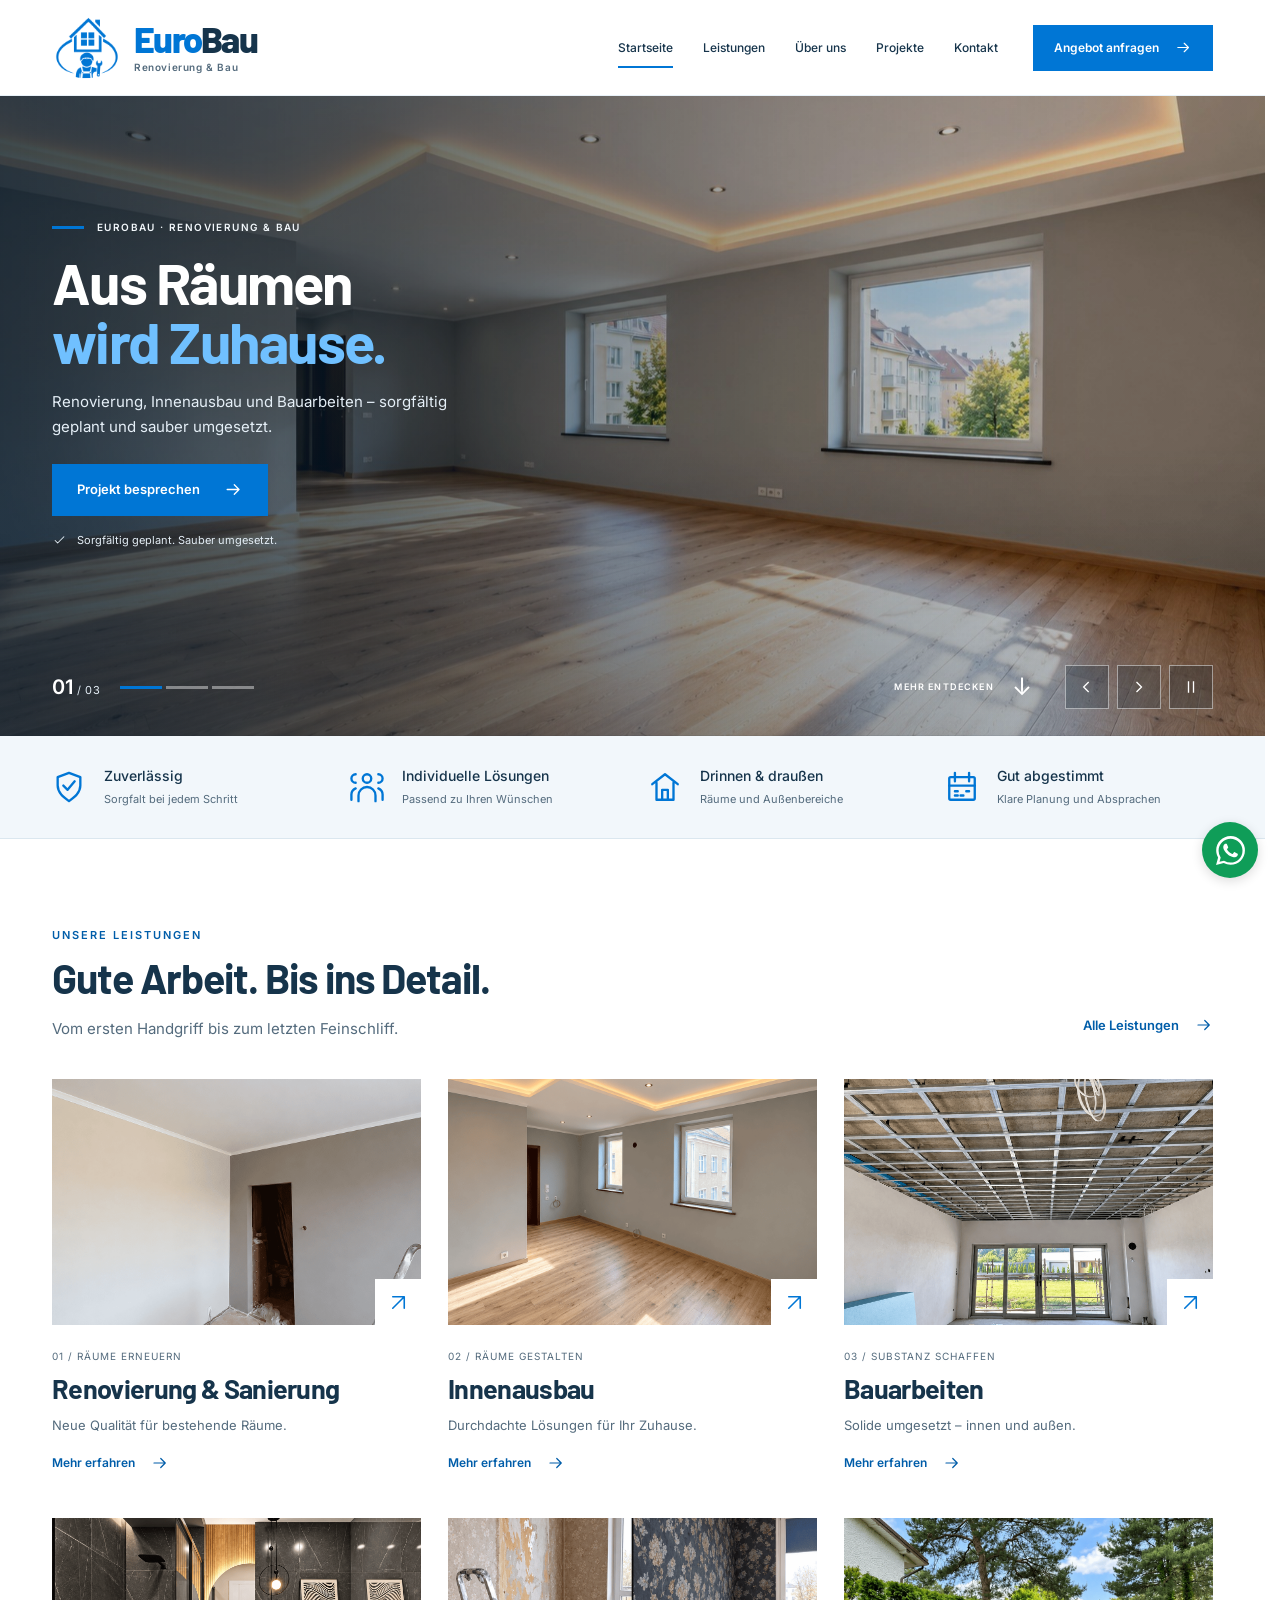
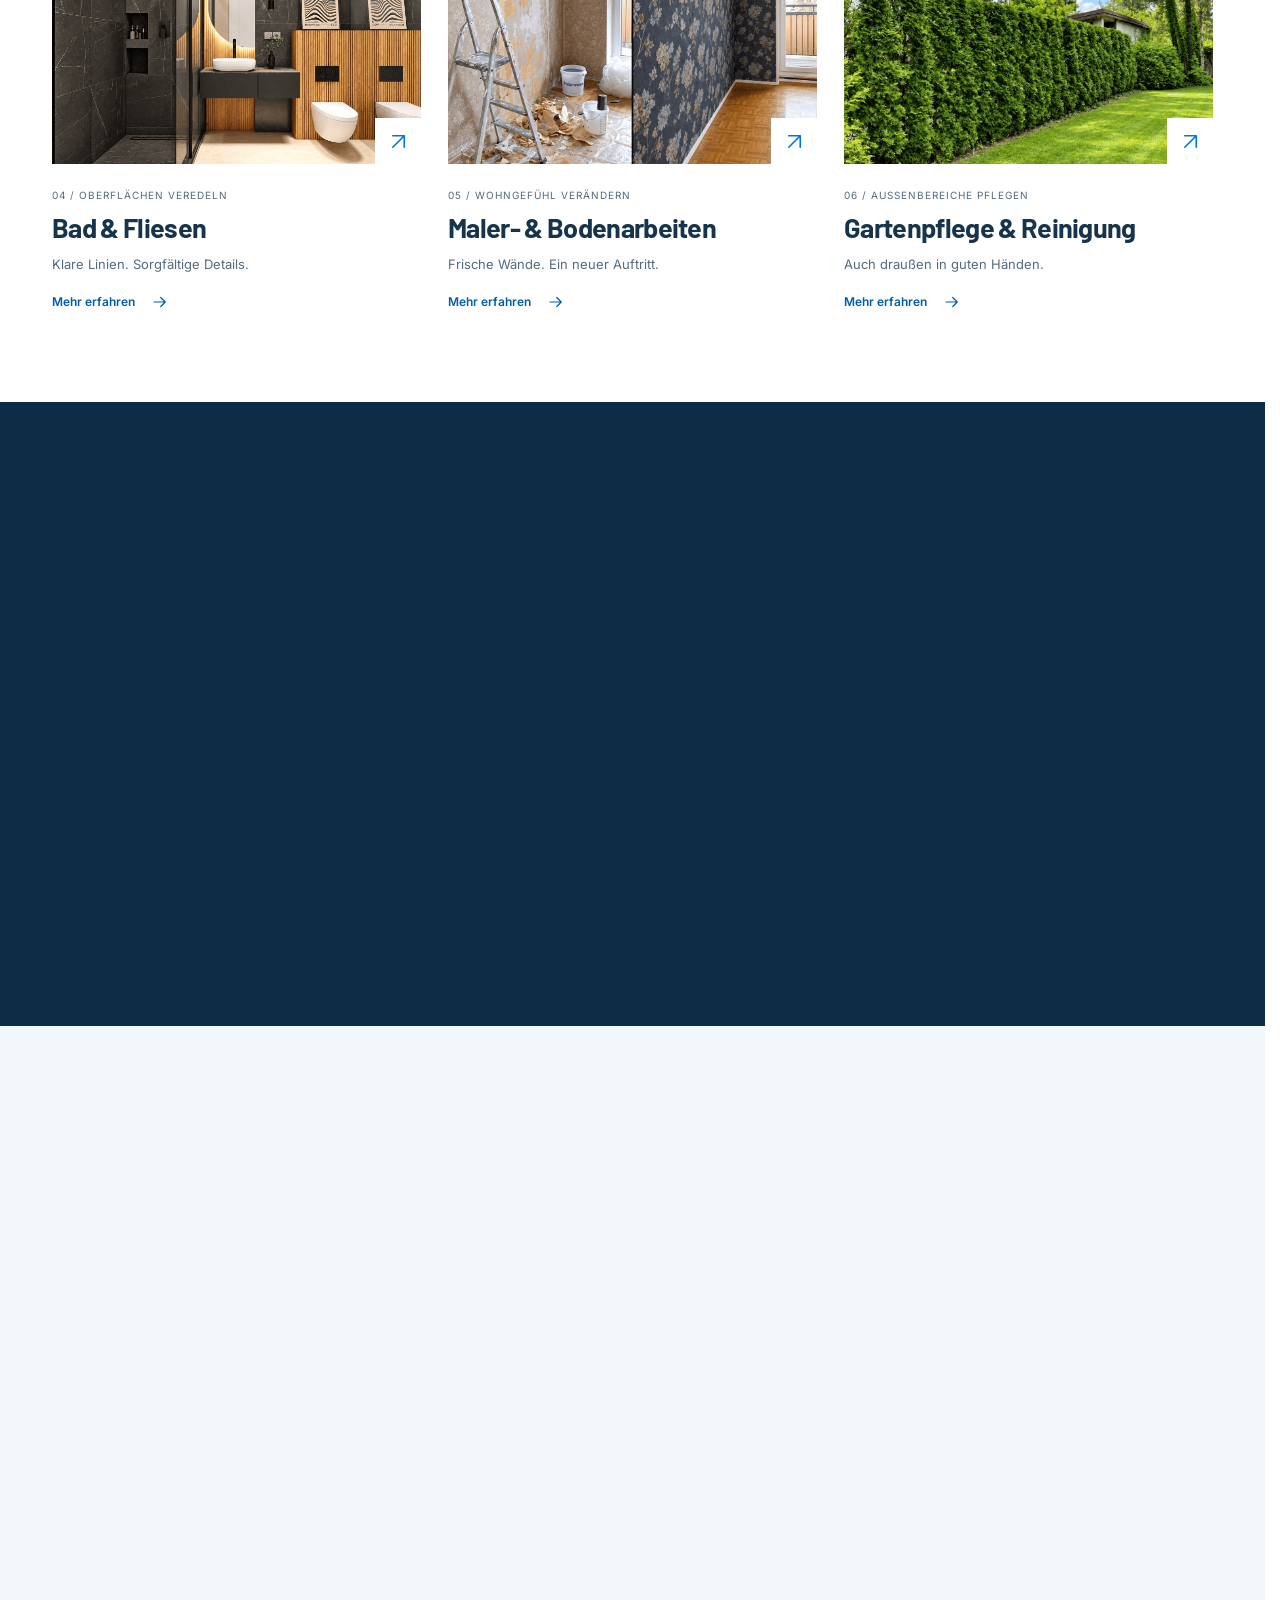
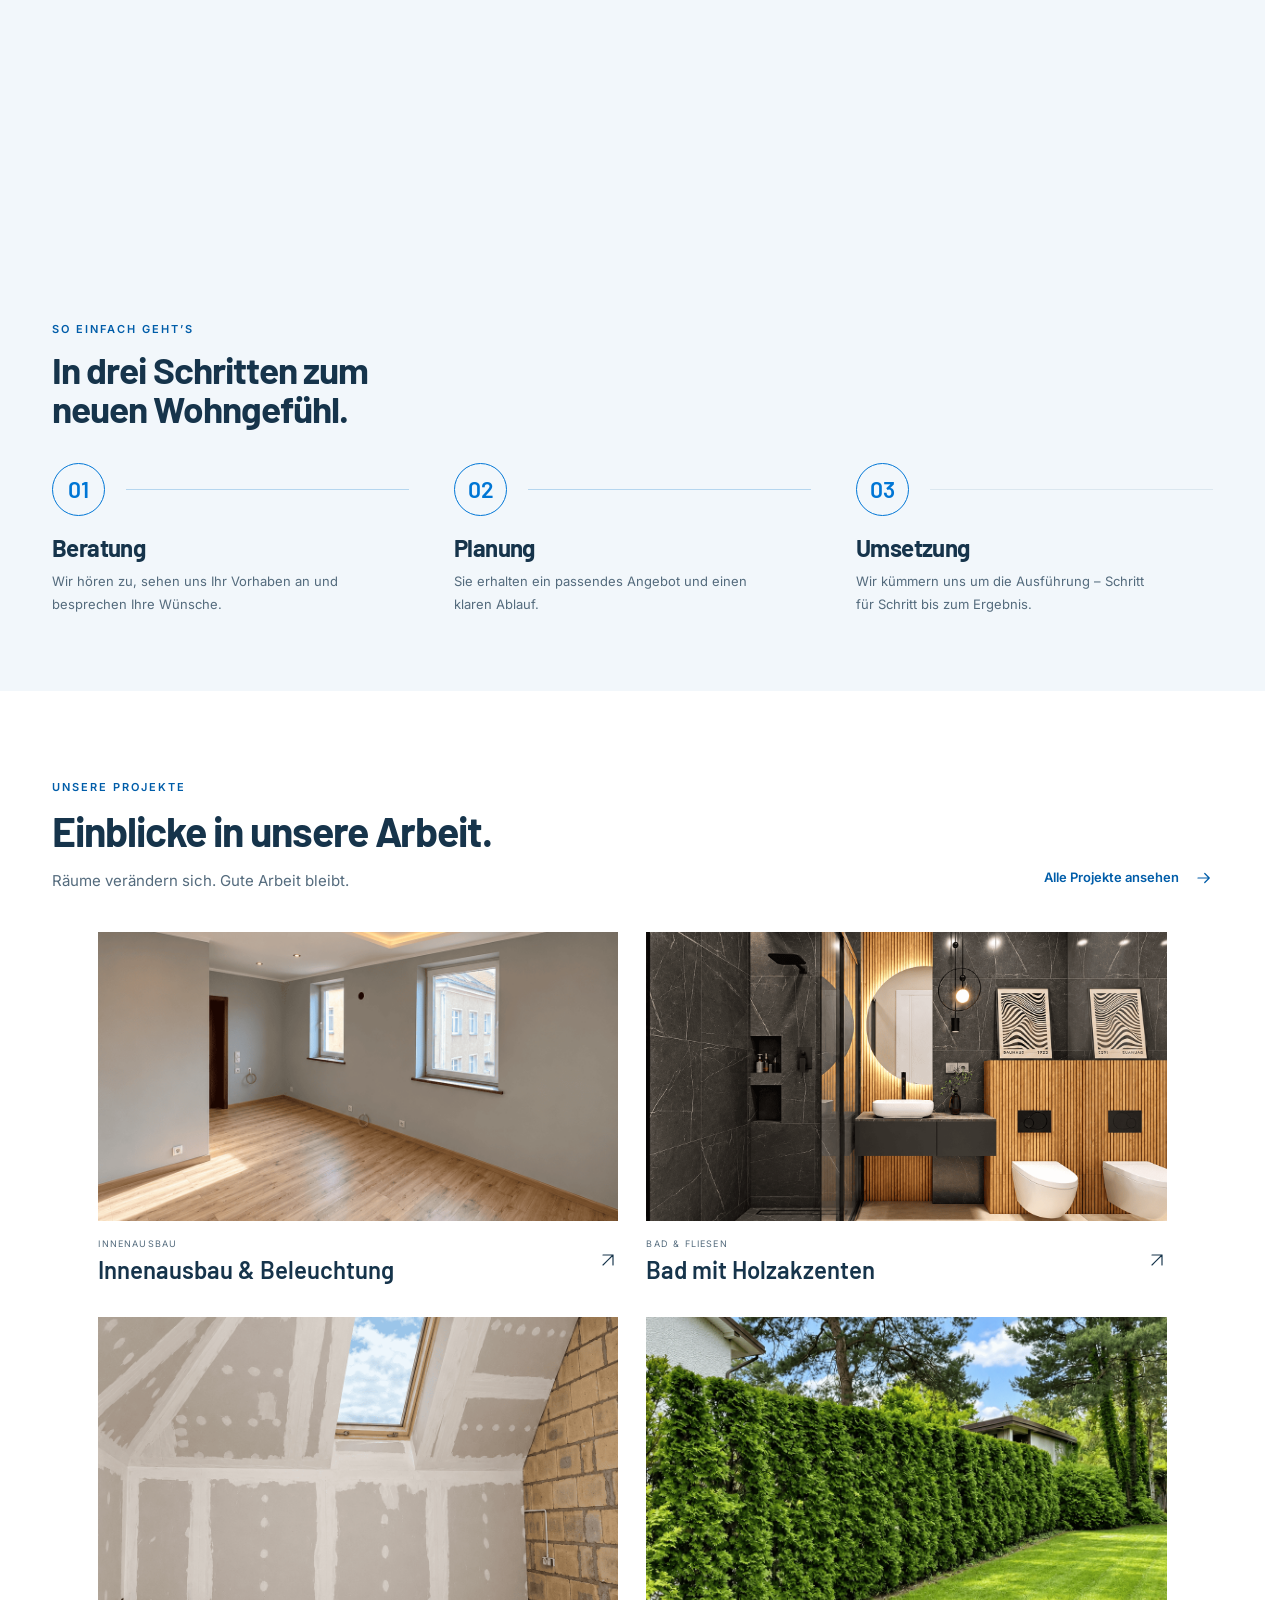
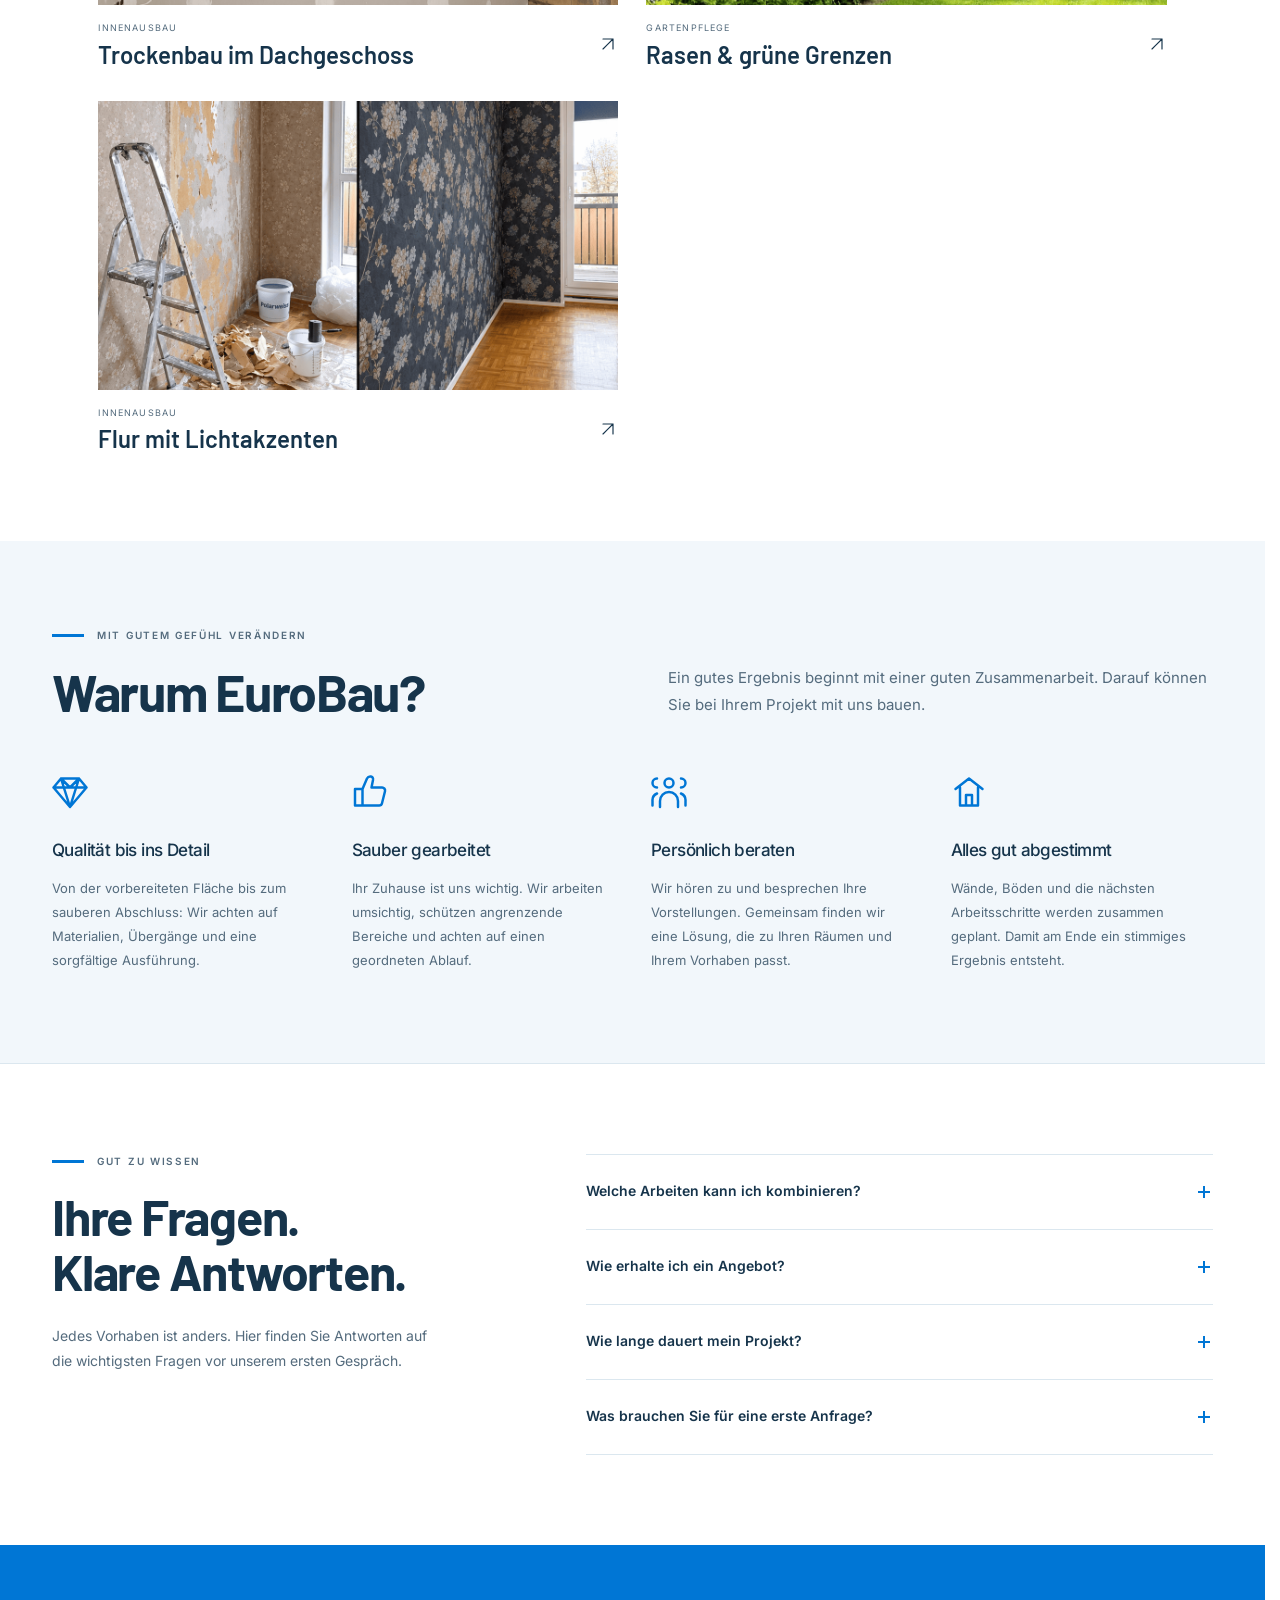
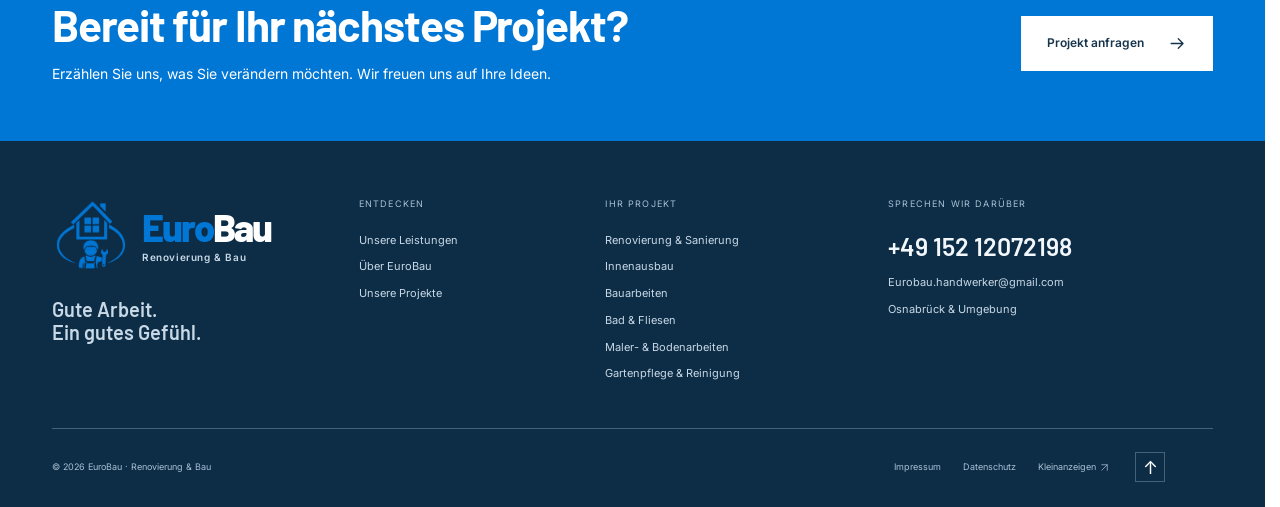
==== commit 567ffedc: "Add files via upload" ====
--- a/index.html
+++ b/index.html
@@ -5,7 +5,7 @@
     <a class="button header-cta" href="kontakt.html">Angebot anfragen<svg class="icon " viewBox="0 0 24 24" fill="none" stroke="currentColor" stroke-width="1.65" stroke-linecap="round" stroke-linejoin="round" aria-hidden="true"><path d="M4 12h15m-6-6 6 6-6 6"/></svg></a>
     <button class="menu-toggle" type="button" aria-expanded="false" aria-controls="mobile-nav" aria-label="Menü öffnen"><span></span><span></span></button>
     </div><nav id="mobile-nav" class="mobile-nav" aria-label="Mobile Navigation" hidden><div class="container"><a href="index.html" aria-current="page">Startseite</a><a href="leistungen.html" >Leistungen</a><a href="ueber-uns.html" >Über uns</a><a href="projekte.html" >Projekte</a><a href="kontakt.html" >Kontakt</a><a class="button " href="kontakt.html">Projekt besprechen<svg class="icon " viewBox="0 0 24 24" fill="none" stroke="currentColor" stroke-width="1.65" stroke-linecap="round" stroke-linejoin="round" aria-hidden="true"><path d="M4 12h15m-6-6 6 6-6 6"/></svg></a>
-    <a class="mobile-phone" href="tel:+4917640713493"><svg class="icon " viewBox="0 0 24 24" fill="none" stroke="currentColor" stroke-width="1.65" stroke-linecap="round" stroke-linejoin="round" aria-hidden="true"><path d="m8 3 3 5-3 3c1.4 2.9 2.8 4.3 5.8 5.8l3-3 4.2 3c.8.6.9 1.4.5 2.3-1.6 3.6-6.6 3.2-11.7-.3C4.5 15.2 1 8.8 3.7 4.1 4.5 2.6 6.8 2.2 8 3Z"/></svg>+49 176 40713493</a></div></nav></header><main id="inhalt"><section class="hero-slider" aria-label="EuroBau – Unsere Leistungen" aria-roledescription="Karussell" data-hero-slider>
+    <a class="mobile-phone" href="tel:+4915212072198"><svg class="icon " viewBox="0 0 24 24" fill="none" stroke="currentColor" stroke-width="1.65" stroke-linecap="round" stroke-linejoin="round" aria-hidden="true"><path d="m8 3 3 5-3 3c1.4 2.9 2.8 4.3 5.8 5.8l3-3 4.2 3c.8.6.9 1.4.5 2.3-1.6 3.6-6.6 3.2-11.7-.3C4.5 15.2 1 8.8 3.7 4.1 4.5 2.6 6.8 2.2 8 3Z"/></svg>+49 152 12072198</a></div></nav></header><main id="inhalt"><section class="hero-slider" aria-label="EuroBau – Unsere Leistungen" aria-roledescription="Karussell" data-hero-slider>
         <h1 class="sr-only">EuroBau – Renovierung, Badgestaltung und Innenausbau in Osnabrück</h1>
         <article class="hero-slide is-active" id="hero-slide-1" role="group" aria-roledescription="Folie" aria-label="1 von 3: Aus Räumen wird Zuhause" aria-hidden="false">
           <img class="hero-slide-image" src="assets/hero-wohnung.jpg" alt="Heller renovierter Wohnraum mit Holzboden, offener Doppeltür und großen Fenstern" width="1989" height="791" fetchpriority="high" decoding="async">
@@ -54,5 +54,5 @@
 <section class="why-section" id="warum-eurobud" aria-labelledby="why-heading"><div class="container"><div class="why-heading"><div><p class="section-kicker">Mit gutem Gefühl verändern</p><h2 id="why-heading">Warum EuroBau?</h2></div><p>Ein gutes Ergebnis beginnt mit einer guten Zusammenarbeit. Darauf können Sie bei Ihrem Projekt mit uns bauen.</p></div><div class="why-grid"><article class="why-item"><svg class="icon " viewBox="0 0 24 24" fill="none" stroke="currentColor" stroke-width="1.65" stroke-linecap="round" stroke-linejoin="round" aria-hidden="true"><path d="m6 3-5 6 11 13L23 9l-5-6ZM1 9h22M6 3l6 19L18 3M6 3l6 6 6-6"/></svg><h3>Qualität bis ins Detail</h3><p>Von der vorbereiteten Fläche bis zum sauberen Abschluss: Wir achten auf Materialien, Übergänge und eine sorgfältige Ausführung.</p></article><article class="why-item"><svg class="icon " viewBox="0 0 24 24" fill="none" stroke="currentColor" stroke-width="1.65" stroke-linecap="round" stroke-linejoin="round" aria-hidden="true"><path d="M7 21H2V10h5m0 11h11a2 2 0 0 0 2-1.5l2-8A2 2 0 0 0 20 9h-7l1-5c.5-3-3-3-4-1l-3 7Z"/></svg><h3>Sauber gearbeitet</h3><p>Ihr Zuhause ist uns wichtig. Wir arbeiten umsichtig, schützen angrenzende Bereiche und achten auf einen geordneten Ablauf.</p></article><article class="why-item"><svg class="icon " viewBox="0 0 24 24" fill="none" stroke="currentColor" stroke-width="1.65" stroke-linecap="round" stroke-linejoin="round" aria-hidden="true"><circle cx="12" cy="6" r="3"/><path d="M6 22v-4a6 6 0 0 1 12 0v4M4 3a3 3 0 0 0 0 6M20 3a3 3 0 0 1 0 6M4 13a5 5 0 0 0-3 5v3M20 13a5 5 0 0 1 3 5v3"/></svg><h3>Persönlich beraten</h3><p>Wir hören zu und besprechen Ihre Vorstellungen. Gemeinsam finden wir eine Lösung, die zu Ihren Räumen und Ihrem Vorhaben passt.</p></article><article class="why-item"><svg class="icon " viewBox="0 0 24 24" fill="none" stroke="currentColor" stroke-width="1.65" stroke-linecap="round" stroke-linejoin="round" aria-hidden="true"><path d="m3 10 9-7 9 7M6 9v12h12V9M10 21v-7h4v7"/></svg><h3>Alles gut abgestimmt</h3><p>Wände, Böden und die nächsten Arbeitsschritte werden zusammen geplant. Damit am Ende ein stimmiges Ergebnis entsteht.</p></article></div></div></section><section class="home-faq-section" id="fragen" aria-labelledby="faq-heading"><div class="container home-faq-grid"><div class="home-faq-intro"><p class="section-kicker">Gut zu wissen</p><h2 id="faq-heading">Ihre Fragen.<br>Klare Antworten.</h2><p>Jedes Vorhaben ist anders. Hier finden Sie Antworten auf die wichtigsten Fragen vor unserem ersten Gespräch.</p></div><div class="home-faq-list"><details class="home-faq-item" name="eurobud-home-faq"><summary>Welche Arbeiten kann ich kombinieren?<span class="faq-mark" aria-hidden="true"></span></summary><div class="home-faq-answer"><p>Zum Beispiel Renovierung, Trockenbau, Malerarbeiten, Bodenverlegung und Fliesenarbeiten. Auch Gartenpflege und Reinigung können Sie anfragen. Gemeinsam klären wir, welche Leistungen zu Ihrem Vorhaben passen.</p></div></details><details class="home-faq-item" name="eurobud-home-faq"><summary>Wie erhalte ich ein Angebot?<span class="faq-mark" aria-hidden="true"></span></summary><div class="home-faq-answer"><p>Schildern Sie uns kurz Ihre Wünsche, den Ort und den geplanten Zeitraum. Bei Bedarf sehen wir uns das Vorhaben vor Ort an. Auf dieser Grundlage besprechen wir den Umfang und erstellen ein passendes Angebot.</p></div></details><details class="home-faq-item" name="eurobud-home-faq"><summary>Wie lange dauert mein Projekt?<span class="faq-mark" aria-hidden="true"></span></summary><div class="home-faq-answer"><p>Das hängt von den Arbeiten, den Flächen, den Materialien und dem vorhandenen Zustand ab. Nach der ersten Abstimmung können wir den Ablauf und einen realistischen Zeitrahmen mit Ihnen planen.</p></div></details><details class="home-faq-item" name="eurobud-home-faq"><summary>Was brauchen Sie für eine erste Anfrage?<span class="faq-mark" aria-hidden="true"></span></summary><div class="home-faq-answer"><p>Hilfreich sind eine kurze Beschreibung, der Standort und einige Fotos. Nennen Sie gerne auch Maße, gewünschte Materialien und Ihren Zeitrahmen. Sie erreichen uns telefonisch, per E-Mail oder über WhatsApp.</p></div></details></div></div></section><section class="cta-section home-cta"><div class="container cta-inner"><div><h2>Bereit für Ihr nächstes Projekt?</h2><p>Erzählen Sie uns, was Sie verändern möchten. Wir freuen uns auf Ihre Ideen.</p></div><a class="button button-white" href="kontakt.html">Projekt anfragen<svg class="icon " viewBox="0 0 24 24" fill="none" stroke="currentColor" stroke-width="1.65" stroke-linecap="round" stroke-linejoin="round" aria-hidden="true"><path d="M4 12h15m-6-6 6 6-6 6"/></svg></a></div></section><dialog class="lightbox" aria-label="Projektansicht"><button class="lightbox-close" type="button" aria-label="Projektansicht schließen"><svg class="icon " viewBox="0 0 24 24" fill="none" stroke="currentColor" stroke-width="1.65" stroke-linecap="round" stroke-linejoin="round" aria-hidden="true"><path d="m6 6 12 12M18 6 6 18"/></svg></button><div class="lightbox-inner"><img class="lightbox-image" alt=""><div class="lightbox-caption"><div><h2 class="lightbox-title"></h2><p class="lightbox-description"></p></div><div class="gallery-controls"><button type="button" class="gallery-prev" aria-label="Vorheriges Bild">←</button><span class="gallery-count" aria-live="polite"></span><button type="button" class="gallery-next" aria-label="Nächstes Bild">→</button></div></div></div></dialog></main><footer class="footer"><div class="container footer-top"><div class="footer-brand"><a class="brand-signature" href="index.html" aria-label="EuroBau Startseite"><img class="brand-logo" src="assets/hausmeister-logo.png" width="1254" height="1254" alt="" aria-hidden="true"><span class="brand-copy" aria-hidden="true"><span class="brand-name"><span class="brand-euro">Euro</span><span class="brand-bau">Bau</span></span><span class="brand-tagline">Renovierung &amp; Bau</span></span></a><p>Gute Arbeit.<br>Ein gutes Gefühl.</p></div>
     <div><span class="footer-label">Entdecken</span><a href="leistungen.html">Unsere Leistungen</a><a href="ueber-uns.html">Über EuroBau</a><a href="projekte.html">Unsere Projekte</a></div>
     <div><span class="footer-label">Ihr Projekt</span><a href="renovierung.html">Renovierung & Sanierung</a><a href="innenausbau.html">Innenausbau</a><a href="bauarbeiten.html">Bauarbeiten</a><a href="bad-fliesen.html">Bad & Fliesen</a><a href="maler-boden.html">Maler- & Bodenarbeiten</a><a href="gartenpflege.html">Gartenpflege & Reinigung</a></div>
-    <div><span class="footer-label">Sprechen wir darüber</span><a class="footer-phone" href="tel:+4917640713493">+49 176 40713493</a><a href="mailto:Eurobau.handwerker@gmail.com">Eurobau.handwerker@gmail.com</a><span>Osnabrück & Umgebung</span></div></div>
+    <div><span class="footer-label">Sprechen wir darüber</span><a class="footer-phone" href="tel:+4915212072198">+49 152 12072198</a><a href="mailto:Eurobau.handwerker@gmail.com">Eurobau.handwerker@gmail.com</a><span>Osnabrück & Umgebung</span></div></div>
     <div class="container footer-bottom"><span>© 2026 EuroBau · Renovierung & Bau</span><div><a href="impressum.html">Impressum</a><a href="datenschutz.html">Datenschutz</a><a href="https://www.kleinanzeigen.de/pro/Euro-bud" target="_blank" rel="noopener noreferrer">Kleinanzeigen <svg class="icon " viewBox="0 0 24 24" fill="none" stroke="currentColor" stroke-width="1.65" stroke-linecap="round" stroke-linejoin="round" aria-hidden="true"><path d="M6 18 18 6M6 6h12v12"/></svg></a></div><a class="back-top" href="#top" aria-label="Nach oben">↑</a></div></footer><a class="whatsapp-float" href="https://wa.me/4917640713493" target="_blank" rel="noopener noreferrer" aria-label="EuroBau über WhatsApp kontaktieren"><span class="whatsapp-tooltip" aria-hidden="true">WhatsApp</span><img class="whatsapp-icon-image" src="assets/whatsapp-icon.svg" width="32" height="32" alt=""></a></body></html>
--- a/assets/style.css
+++ b/assets/style.css
@@ -306,3 +306,37 @@
   }
   .project-grid.project-grid-full .project-info > .icon { width: 12px; height: 12px; }
 }
+
+
+/* Mobile navigation fix: keep the header and its full-height menu attached to
+   the viewport, even when the page is scrolled to the bottom and body scroll
+   is locked. This prevents the sticky header from losing its scroll context. */
+@media (max-width: 860px) {
+  body { padding-top: var(--header); }
+  .header {
+    position: fixed;
+    top: 0;
+    left: 0;
+    right: 0;
+    width: 100%;
+    z-index: 200;
+  }
+  .mobile-nav {
+    position: fixed;
+    top: var(--header);
+    right: 0;
+    bottom: 0;
+    left: 0;
+    width: 100%;
+    height: auto;
+    max-height: none;
+    overflow-x: hidden;
+    overflow-y: auto;
+    overscroll-behavior: contain;
+    -webkit-overflow-scrolling: touch;
+    background: #fff;
+  }
+  .mobile-nav .container {
+    padding-bottom: calc(40px + env(safe-area-inset-bottom, 0px));
+  }
+}
